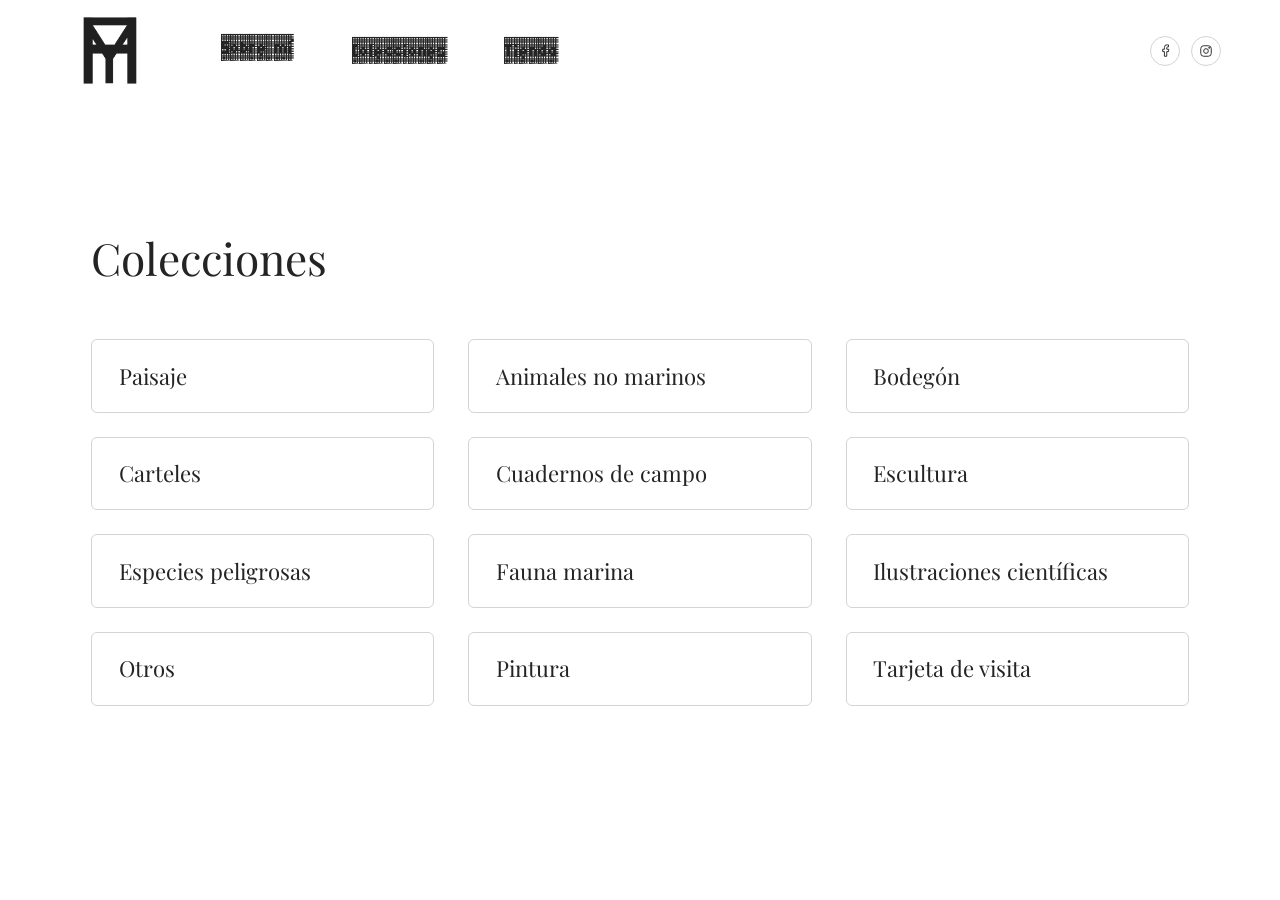
==== colecciones.html @ 76b29643 "cambio horizontal" ====
<!DOCTYPE html>
<html lang="es">
<head>
<meta charset="UTF-8">
<meta name="viewport" content="width=device-width, initial-scale=1.0">
<title>Colecciones — Yolanda Ferrón</title>
<meta name="description" content="Colecciones de ilustración de Yolanda Ferrón.">
<link rel="preconnect" href="https://fonts.googleapis.com">
<link rel="preconnect" href="https://fonts.gstatic.com" crossorigin>
<link href="https://fonts.googleapis.com/css2?family=Playfair+Display:wght@500;600;700&family=Cormorant+Garamond:wght@500;600;700&family=Work+Sans:wght@400;500;600&family=Dancing+Script:wght@600;700&family=Micro+5+Charted&display=swap" rel="stylesheet">
<link rel="stylesheet" href="style.css">
</head>
<body>

  <!-- CABECERA -->
  <header class="site-header">
    <div class="header-bottom-inner">
      <button class="mobile-menu-toggle" id="menuToggle" aria-label="Abrir menú" aria-expanded="false">
        <span></span><span></span><span></span>
      </button>

      <a class="logo" href="index.html">
        <img src="ilustraciones/Página web/Logo Yolanda/logo sin fondo.png" alt="Logo">
      </a>

      <nav class="main-nav header-nav" id="mainNav">
        <ul>
          <li><a class="nav-cta" href="sobre-mi.html">Sobre mí</a></li>
          <li class="has-dropdown">
            <a href="colecciones.html">Colecciones</a>
            <ul class="dropdown">
              <li><a href="colecciones.html">Paisaje</a></li>
              <li><a href="colecciones.html">Animales no marinos</a></li>
              <li><a href="colecciones.html">Bodegón</a></li>
              <li><a href="colecciones.html">Carteles</a></li>
              <li><a href="colecciones.html">Cuadernos de campo</a></li>
              <li><a href="colecciones.html">Escultura</a></li>
              <li><a href="colecciones.html">Especies peligrosas</a></li>
              <li><a href="colecciones.html">Fauna marina</a></li>
              <li><a href="colecciones.html">Ilustraciones científicas</a></li>
              <li><a href="colecciones.html">Otros</a></li>
              <li><a href="colecciones.html">Pintura</a></li>
              <li><a href="colecciones.html">Tarjeta de visita</a></li>
            </ul>
          </li>
          <li><a href="#">Tienda</a></li>
        </ul>
      </nav>

      <div class="header-social">
        <a href="#" target="_blank" rel="noopener" aria-label="Facebook">
          <svg viewBox="0 0 24 24" fill="none" stroke="currentColor" stroke-width="1.6"><path d="M15 21v-8h3l.5-4H15V6.5A1.5 1.5 0 0 1 16.5 5H18V1.5A20 20 0 0 0 15.7 1.4 4.4 4.4 0 0 0 11 6v3H8v4h3v8z"/></svg>
        </a>
        <a href="#" target="_blank" rel="noopener" aria-label="Instagram">
          <svg viewBox="0 0 24 24" fill="none" stroke="currentColor" stroke-width="1.6"><rect x="3" y="3" width="18" height="18" rx="5"/><circle cx="12" cy="12" r="4"/><circle cx="17.5" cy="6.5" r="1"/></svg>
        </a>
      </div>
    </div>
  </header>

  <!-- COLECCIONES -->
  <main class="collections">
    <div class="wrap">
      <h1>Colecciones</h1>
      <ul class="collections-list">
        <li>Paisaje</li>
        <li>Animales no marinos</li>
        <li>Bodegón</li>
        <li>Carteles</li>
        <li>Cuadernos de campo</li>
        <li>Escultura</li>
        <li>Especies peligrosas</li>
        <li>Fauna marina</li>
        <li>Ilustraciones científicas</li>
        <li>Otros</li>
        <li>Pintura</li>
        <li>Tarjeta de visita</li>
      </ul>
    </div>
  </main>

<script>
  const menuToggle = document.getElementById('menuToggle');
  const mainNav = document.getElementById('mainNav');
  menuToggle.addEventListener('click', () => {
    const isOpen = mainNav.classList.toggle('open');
    menuToggle.classList.toggle('open', isOpen);
    menuToggle.setAttribute('aria-expanded', isOpen);
  });
</script>

</body>
</html>
---- style.css ----
:root{
    --ink:#242424;
    --muted:#6b6b6b;
    --line:#d4d4d4;
    --paper:#ffffff;
    --accent:#3a3a3a;
    --accent-hover:#e0e0e0;
    --heading-font:'Playfair Display', serif;
    --nav-font:'Micro 5 Charted', 'Dancing Script', cursive;
    --body-font:'Work Sans', sans-serif;
  }
  *{box-sizing:border-box;}
  html{scroll-behavior:smooth;}
  body{
    margin:0;background:var(--paper);color:var(--ink);
    font-family:var(--body-font);font-size:17px;line-height:1.65;
  }
  a{color:var(--ink);text-decoration:none;}
  img{display:block;max-width:100%;}
  h1,h2,h3,h4{font-family:var(--heading-font);font-weight:400;margin:0 0 .5em;}
  .wrap{max-width:1200px;margin:0 auto;padding:0 3em;}
  @media(max-width:760px){ .wrap{padding:0 1.2em;} }

  /* placeholder de imagen: sustituye por tu propia foto/ilustración */
  .img-placeholder{
    background:repeating-linear-gradient(135deg,#eceff3,#eceff3 12px,#e2e8f0 12px,#e2e8f0 24px);
    display:flex;align-items:center;justify-content:center;
    color:#64748b;font-size:13px;font-family:var(--body-font);
    text-align:center;padding:1em;
  }

  /* ---------- Cabecera ---------- */
  .header-bottom-inner{
    display:flex;align-items:center;gap:2em;
    padding:.5em 3.5em;
  }
  @media(max-width:760px){ .header-bottom-inner{padding:.5em .6em;} }

  .logo{display:block;}
  .logo .img-placeholder{width:100px;aspect-ratio:1880/790;font-size:9px;}
  .logo img{width:100px;height:auto;display:block;}

  .main-nav{flex:1;display:flex;justify-content:center;}
  .main-nav ul{display:flex;gap:5.5em;list-style:none;margin:0;padding:0;}
  .main-nav a{
    font-family:var(--nav-font);font-weight:600;font-size:26px;
    letter-spacing:.02em;
  }
  .main-nav a:hover{color:var(--muted);}

  .nav-cta{
    border:1px solid var(--ink);border-radius:999px;
    padding:.15em .9em;line-height:1.4;
    transition:background .2s ease,color .2s ease;
  }
  .nav-cta:hover{background:var(--ink);color:var(--paper);}

  /* nav junto al logo, en la esquina superior, sin figura de botón */
  .header-nav{flex:none;display:flex;justify-content:flex-start;margin-left:1.6em;}
  .header-nav ul{gap:3.4em;}
  .header-nav a{
    font-size:26px;display:inline-block;
    padding:0;border:none;background:none;backdrop-filter:none;
  }
  .header-nav a:hover{color:var(--muted);background:none;}
  .header-nav .nav-cta{border:none;background:none;padding:0;}
  .header-nav .nav-cta:hover{background:none;color:var(--muted);}

  /* desplegable de Colecciones */
  .has-dropdown{position:relative;}
  .has-dropdown .dropdown{
    position:absolute;top:100%;left:0;margin-top:.5em;
    display:none;grid-template-columns:repeat(2,auto);gap:0 1.2em;
    min-width:0;padding:.7em;list-style:none;
    background:#000;border:1px solid #000;border-radius:8px;
    box-shadow:0 10px 28px rgba(0,0,0,.35);z-index:20;
  }
  /* puente invisible que cubre el hueco entre el botón y el desplegable,
     para que el ratón no "pierda" el hover al bajar hacia la lista */
  .has-dropdown .dropdown::before{
    content:"";position:absolute;left:0;right:0;top:-.6em;height:.6em;
  }
  .has-dropdown:hover .dropdown,
  .has-dropdown:focus-within .dropdown,
  .has-dropdown.open .dropdown{display:grid;}
  .dropdown a{
    display:block;font-family:var(--body-font);font-size:14px;
    letter-spacing:0;padding:.3em .5em;border-radius:4px;color:#fff;
    white-space:nowrap;
  }
  .dropdown a:hover{background:rgba(255,255,255,.15);color:#fff;}

  .header-social{display:flex;gap:.6em;margin-left:auto;}
  .header-social a{
    width:30px;height:30px;border-radius:50%;border:1px solid var(--line);
    display:flex;align-items:center;justify-content:center;
  }
  .header-social a:hover{background:var(--accent-hover);}
  .header-social svg{width:14px;height:14px;}

  .mobile-menu-toggle{
    display:none;flex-direction:column;justify-content:center;gap:5px;
    width:32px;height:32px;background:none;border:none;cursor:pointer;padding:0;
  }
  .mobile-menu-toggle span{width:100%;height:2px;background:var(--ink);transition:transform .2s ease,opacity .2s ease;}
  .mobile-menu-toggle.open span:nth-child(1){transform:translateY(7px) rotate(45deg);}
  .mobile-menu-toggle.open span:nth-child(2){opacity:0;}
  .mobile-menu-toggle.open span:nth-child(3){transform:translateY(-7px) rotate(-45deg);}

  @media(max-width:760px){
    .header-bottom-inner{flex-wrap:wrap;}
    .mobile-menu-toggle{display:flex;order:1;}
    .logo{order:2;}
    .header-social{order:3;}
    .main-nav{
      order:4;width:100%;max-height:0;overflow:hidden;
      transition:max-height .25s ease;
    }
    .main-nav.open{max-height:300px;}
    .main-nav ul{flex-direction:column;gap:0;padding:1em 0 0;}
    .main-nav a{display:block;padding:.6em 0;}
  }

  /* ---------- ilustraciones apiladas (primera pantalla) ---------- */
  .hero-main{
    position:relative;z-index:1;
    width:100%;height:auto;
    object-fit:cover;border-radius:0;
    filter:grayscale(1) brightness(1.8) contrast(1.5);opacity:.3;
  }
  .hero-main--strong{
    filter:grayscale(1) brightness(1) contrast(1.8);opacity:.45;
  }
  /* ilustración única: base en blanco/negro + parches de color solo en algunas algas */
  .hero-photo{
    position:absolute;inset:0;z-index:1;
    overflow:hidden;
  }
  .hero-photo img{
    position:absolute;inset:0;width:100%;height:100%;
    object-fit:cover;display:block;
  }
  .hero-photo-base{
    filter:grayscale(1) brightness(1) contrast(1.8);opacity:.45;
  }
  .hero-photo-color{
    filter:grayscale(0) saturate(1.9) contrast(1.4) brightness(1.05);opacity:.4;
    -webkit-mask-image:
      radial-gradient(circle at 14% 78%, #fff 0%, #fff 8%, transparent 17%),
      radial-gradient(circle at 47% 84%, #fff 0%, #fff 8%, transparent 18%),
      radial-gradient(circle at 82% 74%, #fff 0%, #fff 6%, transparent 14%);
    mask-image:
      radial-gradient(circle at 14% 78%, #fff 0%, #fff 8%, transparent 17%),
      radial-gradient(circle at 47% 84%, #fff 0%, #fff 8%, transparent 18%),
      radial-gradient(circle at 82% 74%, #fff 0%, #fff 6%, transparent 14%);
  }

  /* portada en franjas horizontales apiladas: sobre mí / obras / (talleres+eventos) */
  .home-split{
    display:flex;flex-direction:column;
  }
  .home-col{
    position:relative;overflow:hidden;min-height:68vh;
    background-size:cover;background-position:center;background-color:#1a1a1a;
    display:flex;align-items:flex-end;
    color:#fff;text-decoration:none;
  }
  /* última franja partida en 2 mitades lado a lado: talleres y cursos / eventos */
  .home-col-split{
    min-height:40vh;position:relative;overflow:hidden;
    display:flex;
  }
  .service-card{
    flex:1;display:flex;flex-direction:column;justify-content:center;align-items:flex-start;
    gap:.9em;padding:2.2em 1.8em;text-decoration:none;
  }
  .service-card h3{
    font-family:var(--heading-font);font-weight:400;font-size:2.5em;line-height:1.05;margin:0;
  }
  .service-card-btn{
    display:inline-flex;align-items:center;gap:.35em;
    font-family:var(--body-font);font-size:.85em;font-weight:600;
    letter-spacing:.06em;text-transform:uppercase;
    padding-bottom:.2em;border-bottom:1px solid transparent;
    transition:border-color .2s ease;
  }
  .service-card-btn::after{content:"→";transition:transform .2s ease;}
  .service-card:hover .service-card-btn{border-color:currentColor;}
  .service-card:hover .service-card-btn::after{transform:translateX(4px);}
  /* textura de olas: dos capas de rayas diagonales cruzadas sobre un degradado azul */
  .service-card--talleres{
    color:#f5efe3;
    background-color:#1f3a4d;
    background-image:
      repeating-linear-gradient(115deg, rgba(255,255,255,.07) 0px, rgba(255,255,255,.07) 2px, transparent 2px, transparent 16px),
      repeating-linear-gradient(155deg, rgba(255,255,255,.05) 0px, rgba(255,255,255,.05) 2px, transparent 2px, transparent 24px),
      linear-gradient(160deg,#28495f 0%,#17303f 100%);
  }
  /* textura de grano de arena: puntitos finos a dos tamaños, para que no se note la repetición */
  .service-card--eventos{
    color:#1f3a4d;
    background-color:#ece3d3;
    background-image:
      radial-gradient(circle at 1px 1px, rgba(31,58,77,.14) 1px, transparent 0),
      radial-gradient(circle at 3px 4px, rgba(31,58,77,.08) 1px, transparent 0);
    background-size:7px 7px, 11px 11px;
  }
  .home-col::before{
    content:"";position:absolute;inset:0;
    background:linear-gradient(to top, rgba(0,0,0,.7) 0%, rgba(0,0,0,.15) 55%, rgba(0,0,0,.3) 100%);
  }
  .home-col-inner{
    position:relative;z-index:1;padding:2.8em 3.5em;
    transition:transform .25s ease;
  }
  .home-col:hover .home-col-inner{transform:translateY(-6px);}
  .home-col h2{font-family:var(--heading-font);font-size:2.8em;margin:0 0 .35em;color:#fff;}
  .home-col p{font-size:1.05em;max-width:42ch;margin:0;color:rgba(255,255,255,.85);}
  @media(max-width:760px){ .home-col-inner{padding:2em 1.2em;} .home-col h2{font-size:2em;} }
  /* carrusel de la columna "Obras": flechas que rotan la imagen de fondo */
  .home-col--obras{transition:background-image .3s ease;}
  .home-col-link{
    position:absolute;inset:0;z-index:1;
    display:flex;align-items:flex-end;
    color:inherit;text-decoration:none;
  }
  .home-col-arrow{
    position:absolute;top:50%;transform:translateY(-50%);z-index:3;
    width:34px;height:34px;border-radius:50%;
    border:1px solid rgba(255,255,255,.6);background:rgba(0,0,0,.35);
    color:#fff;font-size:1.3em;line-height:1;
    display:flex;align-items:center;justify-content:center;
    cursor:pointer;transition:background .2s ease;
  }
  .home-col-arrow:hover{background:rgba(0,0,0,.65);}
  .home-col-arrow--prev{left:.6em;}
  .home-col-arrow--next{right:.6em;}
  @media(max-width:760px){
    .home-col{min-height:55vh;}
    .home-col-split{flex-direction:column;min-height:0;}
  }

  /* collage de fauna marina, a todo color, repartido por el fondo */
  .hero-creatures{
    position:absolute;inset:0;z-index:2;
  }
  .hero-creature{
    position:absolute;transform:translate(-50%,-50%);
    width:clamp(220px,24vw,360px);height:auto;
    object-fit:contain;filter:drop-shadow(0 6px 14px rgba(0,0,0,.25));
  }
  @media(max-width:760px){ .hero-creature{width:clamp(150px,40vw,240px);} }

  /* fondo completo, detrás de las ilustraciones principales */
  .hero-bg{
    position:absolute;inset:0;
    z-index:0;width:100%;height:100%;
    object-fit:cover;border-radius:0;
    opacity:.35;filter:grayscale(1) brightness(1.8) contrast(1.5);
  }

  /* ---------- sobre mí ---------- */
  body.about-page{position:relative;min-height:100vh;}
  body.about-page .site-header{position:absolute;top:0;left:0;right:0;z-index:10;background:transparent;}
  .about-split{position:relative;display:flex;min-height:100vh;}
  .about-split::before{
    content:"";position:fixed;inset:0;z-index:-1;
    background:url('ilustraciones/Página web/Paisaje/pitas.jpg') 85% center/105% no-repeat;
    opacity:.16;
  }
  .about-bgpanel{flex:1 1 37%;position:relative;z-index:1;overflow:hidden;}
  .about-bgpanel img{
    position:absolute;inset:0;width:100%;height:100%;object-fit:cover;object-position:center 25%;display:block;
  }
  .about-content{
    position:relative;z-index:1;
    flex:1 1 63%;padding:5.5em 3.5em 3em;
    display:flex;flex-direction:column;justify-content:space-between;gap:2em;
  }
  .about-header-row{
    display:flex;justify-content:space-between;align-items:flex-start;
    gap:2em;flex-wrap:wrap;
  }
  .about-intro{flex:1;min-width:0;}
  .about-header-row h1{font-size:2.4em;margin:0 0 1em;}
  .about-portrait{
    width:500px;height:500px;border-radius:50%;overflow:hidden;flex:none;
    box-shadow:0 6px 18px rgba(0,0,0,.18);
  }
  .about-portrait img{
    width:100%;height:100%;border-radius:50%;object-fit:cover;display:block;
  }
  .about-text p{margin:0 0 1.1em;max-width:42ch;color:var(--ink);}
  @media(max-width:760px){
    .about-split{flex-direction:column;min-height:0;}
    .about-bgpanel{height:220px;}
    .about-content{padding:2.5em 1.2em;}
  }

  /* cuadro de contacto, dentro de la columna de texto, debajo de la foto redonda */
  .about-contact{padding-top:1.6em;border-top:1px solid var(--line);}
  .about-contact h2{font-size:1.5em;margin:0 0 .3em;}
  .about-contact > p{color:var(--muted);margin:0 0 1.2em;}
  .contact-form{display:flex;flex-wrap:wrap;gap:.7em;}
  .contact-form input{
    flex:1 1 200px;padding:.6em .9em;font-family:var(--body-font);font-size:15px;
    border:1px solid var(--line);border-radius:6px;background:var(--paper);color:var(--ink);
  }
  .contact-form input:focus-visible{outline:2px dotted var(--ink);outline-offset:2px;}
  .contact-form button{
    flex:1 1 200px;padding:.6em .9em;font-family:var(--body-font);font-size:15px;font-weight:600;
    border:1px solid var(--ink);border-radius:6px;background:var(--ink);color:var(--paper);
    cursor:pointer;transition:background .2s ease,color .2s ease;
  }
  .contact-form button:hover{background:var(--paper);color:var(--ink);}
  .contact-thanks{display:none;color:var(--ink);font-weight:600;margin:0;}
  .contact-thanks.is-visible{display:block;}

  /* ---------- colecciones ---------- */
  .collections{padding:7em 0 4em;}
  .collections h1{font-size:2.6em;margin-bottom:1em;}
  .collections-list{
    list-style:none;margin:0;padding:0;
    display:grid;grid-template-columns:repeat(3,1fr);gap:1.4em 2em;
  }
  .collections-list li{
    font-family:var(--heading-font);font-size:1.3em;
    padding:.8em 1.2em;border:1px solid var(--line);border-radius:6px;
  }
  @media(max-width:760px){
    .collections-list{grid-template-columns:1fr;}
  }

  /* ---------- footer: contacto + redes ---------- */
  footer{padding:3em 0;text-align:center;border-top:1px solid var(--line);}
  .footer-avatar{
    width:110px;height:110px;border-radius:50%;
    display:flex;align-items:center;justify-content:center;
    overflow:hidden;background:var(--paper);border:1px solid var(--line);
    margin:0 auto 1em;cursor:pointer;position:relative;z-index:2;
    transition:width .35s ease,height .35s ease,border-radius .35s ease,top .35s ease,left .35s ease,transform .35s ease;
  }
  .footer-avatar img{
    width:65%;height:65%;border-radius:50%;object-fit:cover;
    transition:width .35s ease,height .35s ease,border-radius .35s ease,object-fit .35s ease;
  }
  .footer-avatar.is-expanded{
    position:fixed;top:50%;left:50%;transform:translate(-50%,-50%);
    width:min(92vw,900px);height:auto;aspect-ratio:1600/914;
    border-radius:8px;z-index:1000;cursor:zoom-out;
  }
  .footer-avatar.is-expanded img{
    width:100%;height:100%;border-radius:8px;object-fit:cover;
  }

  .avatar-backdrop{
    position:fixed;inset:0;background:rgba(0,0,0,.6);
    opacity:0;pointer-events:none;z-index:999;
    transition:opacity .35s ease;
  }
  .avatar-backdrop.is-visible{opacity:1;pointer-events:auto;}

  @media(prefers-reduced-motion:reduce){
    .footer-avatar,.footer-avatar img,.avatar-backdrop{transition:none;}
  }
  .social-row{display:flex;justify-content:center;gap:14px;}
  .social-row a{
    width:38px;height:38px;border-radius:50%;border:1px solid var(--line);
    display:flex;align-items:center;justify-content:center;
  }
  .social-row a:hover{background:var(--accent-hover);}
  .social-row svg{width:17px;height:17px;}
  .footer-copyright{margin:1em 0 0;font-size:13px;color:var(--muted);}

  :focus-visible{outline:2px dotted var(--ink);outline-offset:2px;}
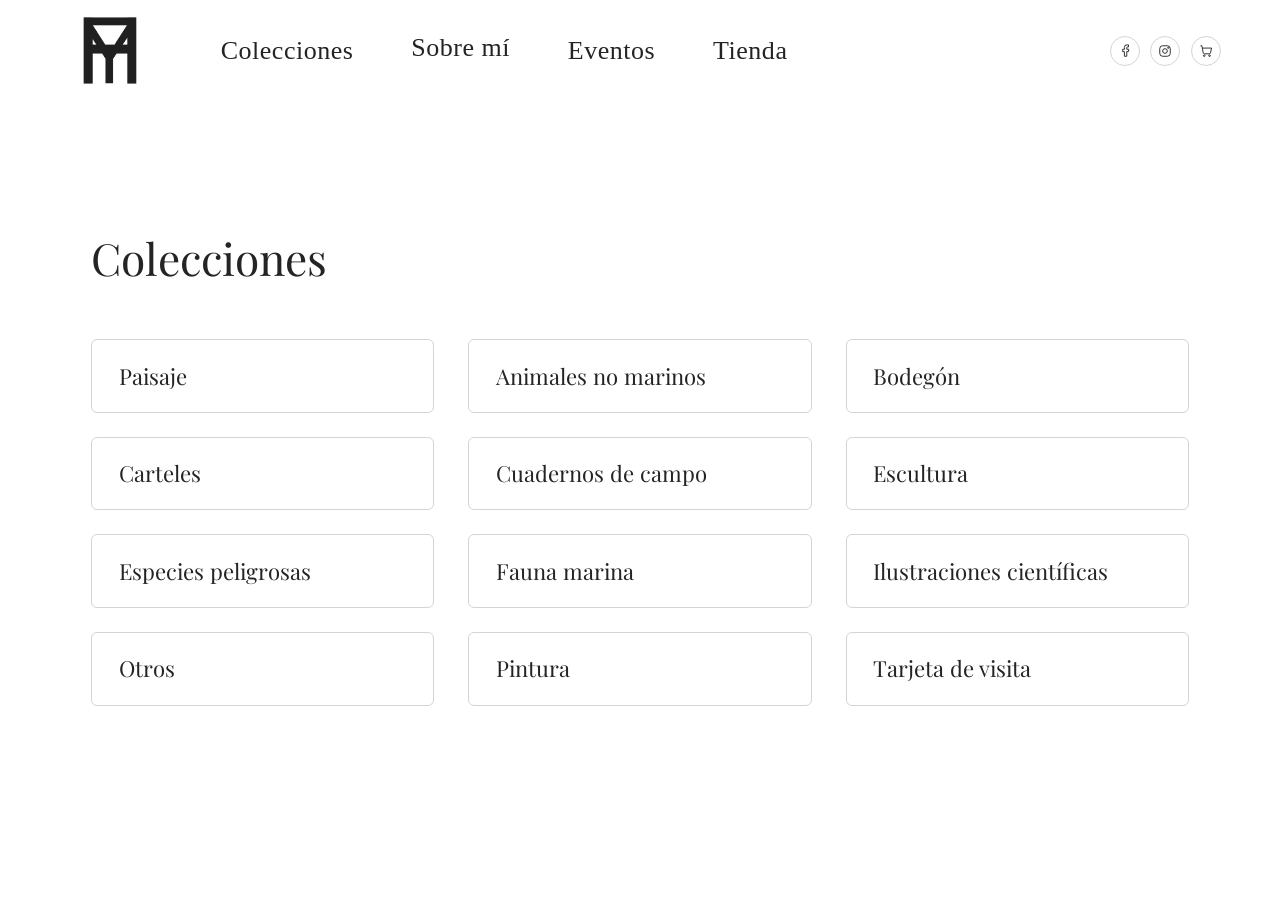
==== commit 2458bbd2: "cambios logo, y caligrafia" ====
--- a/colecciones.html
+++ b/colecciones.html
@@ -7,7 +7,7 @@
 <meta name="description" content="Colecciones de ilustración de Yolanda Ferrón.">
 <link rel="preconnect" href="https://fonts.googleapis.com">
 <link rel="preconnect" href="https://fonts.gstatic.com" crossorigin>
-<link href="https://fonts.googleapis.com/css2?family=Playfair+Display:wght@500;600;700&family=Cormorant+Garamond:wght@500;600;700&family=Work+Sans:wght@400;500;600&family=Dancing+Script:wght@600;700&family=Micro+5+Charted&display=swap" rel="stylesheet">
+<link href="https://fonts.googleapis.com/css2?family=Playfair+Display:wght@500;600;700&family=Cormorant+Garamond:wght@500;600;700&family=Work+Sans:wght@400;500;600&family=Dancing+Script:wght@600;700&family=Homemade+Apple&display=swap" rel="stylesheet">
 <link rel="stylesheet" href="style.css">
 </head>
 <body>
@@ -25,7 +25,6 @@
 
       <nav class="main-nav header-nav" id="mainNav">
         <ul>
-          <li><a class="nav-cta" href="sobre-mi.html">Sobre mí</a></li>
           <li class="has-dropdown">
             <a href="colecciones.html">Colecciones</a>
             <ul class="dropdown">
@@ -43,6 +42,8 @@
               <li><a href="colecciones.html">Tarjeta de visita</a></li>
             </ul>
           </li>
+          <li><a class="nav-cta" href="sobre-mi.html">Sobre mí</a></li>
+          <li><a href="#">Eventos</a></li>
           <li><a href="#">Tienda</a></li>
         </ul>
       </nav>
@@ -53,6 +54,9 @@
         </a>
         <a href="#" target="_blank" rel="noopener" aria-label="Instagram">
           <svg viewBox="0 0 24 24" fill="none" stroke="currentColor" stroke-width="1.6"><rect x="3" y="3" width="18" height="18" rx="5"/><circle cx="12" cy="12" r="4"/><circle cx="17.5" cy="6.5" r="1"/></svg>
+        </a>
+        <a href="/cart" aria-label="Carrito de compra">
+          <svg viewBox="0 0 24 24" fill="none" stroke="currentColor" stroke-width="1.6"><circle cx="9" cy="20" r="1.4"/><circle cx="18" cy="20" r="1.4"/><path d="M2.5 3h2.4l2.4 12.2a2 2 0 0 0 2 1.6h8.4a2 2 0 0 0 2-1.6L21.5 7H6"/></svg>
         </a>
       </div>
     </div>
--- a/style.css
+++ b/style.css
@@ -6,7 +6,7 @@
     --accent:#3a3a3a;
     --accent-hover:#e0e0e0;
     --heading-font:'Playfair Display', serif;
-    --nav-font:'Micro 5 Charted', 'Dancing Script', cursive;
+    --nav-font:'Homemade Apple', cursive;
     --body-font:'Work Sans', sans-serif;
   }
   *{box-sizing:border-box;}
@@ -15,6 +15,13 @@
     margin:0;background:var(--paper);color:var(--ink);
     font-family:var(--body-font);font-size:17px;line-height:1.65;
   }
+  body.no-scroll{
+    position:relative;height:100vh;overflow:hidden;
+  }
+  body.no-scroll .site-header{
+    position:absolute;top:0;left:0;right:0;z-index:10;background:transparent;
+  }
+  body.no-scroll .hero-stack{height:100vh;}
   a{color:var(--ink);text-decoration:none;}
   img{display:block;max-width:100%;}
   h1,h2,h3,h4{font-family:var(--heading-font);font-weight:400;margin:0 0 .5em;}
@@ -43,7 +50,7 @@
   .main-nav{flex:1;display:flex;justify-content:center;}
   .main-nav ul{display:flex;gap:5.5em;list-style:none;margin:0;padding:0;}
   .main-nav a{
-    font-family:var(--nav-font);font-weight:600;font-size:26px;
+    font-family:var(--nav-font);font-weight:400;font-size:26px;
     letter-spacing:.02em;
   }
   .main-nav a:hover{color:var(--muted);}
@@ -74,11 +81,6 @@
     min-width:0;padding:.7em;list-style:none;
     background:#000;border:1px solid #000;border-radius:8px;
     box-shadow:0 10px 28px rgba(0,0,0,.35);z-index:20;
-  }
-  /* puente invisible que cubre el hueco entre el botón y el desplegable,
-     para que el ratón no "pierda" el hover al bajar hacia la lista */
-  .has-dropdown .dropdown::before{
-    content:"";position:absolute;left:0;right:0;top:-.6em;height:.6em;
   }
   .has-dropdown:hover .dropdown,
   .has-dropdown:focus-within .dropdown,
@@ -122,6 +124,12 @@
   }
 
   /* ---------- ilustraciones apiladas (primera pantalla) ---------- */
+  .hero-stack{
+    position:relative;overflow:hidden;
+    min-height:100vh;
+    display:flex;flex-direction:column;align-items:center;justify-content:center;
+    gap:.5em;padding:2em 0;
+  }
   .hero-main{
     position:relative;z-index:1;
     width:100%;height:auto;
@@ -155,90 +163,13 @@
       radial-gradient(circle at 82% 74%, #fff 0%, #fff 6%, transparent 14%);
   }
 
-  /* portada en franjas horizontales apiladas: sobre mí / obras / (talleres+eventos) */
-  .home-split{
-    display:flex;flex-direction:column;
-  }
-  .home-col{
-    position:relative;overflow:hidden;min-height:68vh;
-    background-size:cover;background-position:center;background-color:#1a1a1a;
-    display:flex;align-items:flex-end;
-    color:#fff;text-decoration:none;
-  }
-  /* última franja partida en 2 mitades lado a lado: talleres y cursos / eventos */
-  .home-col-split{
-    min-height:40vh;position:relative;overflow:hidden;
-    display:flex;
-  }
-  .service-card{
-    flex:1;display:flex;flex-direction:column;justify-content:center;align-items:flex-start;
-    gap:.9em;padding:2.2em 1.8em;text-decoration:none;
-  }
-  .service-card h3{
-    font-family:var(--heading-font);font-weight:400;font-size:2.5em;line-height:1.05;margin:0;
-  }
-  .service-card-btn{
-    display:inline-flex;align-items:center;gap:.35em;
-    font-family:var(--body-font);font-size:.85em;font-weight:600;
-    letter-spacing:.06em;text-transform:uppercase;
-    padding-bottom:.2em;border-bottom:1px solid transparent;
-    transition:border-color .2s ease;
-  }
-  .service-card-btn::after{content:"→";transition:transform .2s ease;}
-  .service-card:hover .service-card-btn{border-color:currentColor;}
-  .service-card:hover .service-card-btn::after{transform:translateX(4px);}
-  /* textura de olas: dos capas de rayas diagonales cruzadas sobre un degradado azul */
-  .service-card--talleres{
-    color:#f5efe3;
-    background-color:#1f3a4d;
-    background-image:
-      repeating-linear-gradient(115deg, rgba(255,255,255,.07) 0px, rgba(255,255,255,.07) 2px, transparent 2px, transparent 16px),
-      repeating-linear-gradient(155deg, rgba(255,255,255,.05) 0px, rgba(255,255,255,.05) 2px, transparent 2px, transparent 24px),
-      linear-gradient(160deg,#28495f 0%,#17303f 100%);
-  }
-  /* textura de grano de arena: puntitos finos a dos tamaños, para que no se note la repetición */
-  .service-card--eventos{
-    color:#1f3a4d;
-    background-color:#ece3d3;
-    background-image:
-      radial-gradient(circle at 1px 1px, rgba(31,58,77,.14) 1px, transparent 0),
-      radial-gradient(circle at 3px 4px, rgba(31,58,77,.08) 1px, transparent 0);
-    background-size:7px 7px, 11px 11px;
-  }
-  .home-col::before{
-    content:"";position:absolute;inset:0;
-    background:linear-gradient(to top, rgba(0,0,0,.7) 0%, rgba(0,0,0,.15) 55%, rgba(0,0,0,.3) 100%);
-  }
-  .home-col-inner{
-    position:relative;z-index:1;padding:2.8em 3.5em;
-    transition:transform .25s ease;
-  }
-  .home-col:hover .home-col-inner{transform:translateY(-6px);}
-  .home-col h2{font-family:var(--heading-font);font-size:2.8em;margin:0 0 .35em;color:#fff;}
-  .home-col p{font-size:1.05em;max-width:42ch;margin:0;color:rgba(255,255,255,.85);}
-  @media(max-width:760px){ .home-col-inner{padding:2em 1.2em;} .home-col h2{font-size:2em;} }
-  /* carrusel de la columna "Obras": flechas que rotan la imagen de fondo */
-  .home-col--obras{transition:background-image .3s ease;}
-  .home-col-link{
-    position:absolute;inset:0;z-index:1;
-    display:flex;align-items:flex-end;
-    color:inherit;text-decoration:none;
-  }
-  .home-col-arrow{
-    position:absolute;top:50%;transform:translateY(-50%);z-index:3;
-    width:34px;height:34px;border-radius:50%;
-    border:1px solid rgba(255,255,255,.6);background:rgba(0,0,0,.35);
-    color:#fff;font-size:1.3em;line-height:1;
-    display:flex;align-items:center;justify-content:center;
-    cursor:pointer;transition:background .2s ease;
-  }
-  .home-col-arrow:hover{background:rgba(0,0,0,.65);}
-  .home-col-arrow--prev{left:.6em;}
-  .home-col-arrow--next{right:.6em;}
-  @media(max-width:760px){
-    .home-col{min-height:55vh;}
-    .home-col-split{flex-direction:column;min-height:0;}
-  }
+  /* footer integrado en el fondo del hero, para caber en una sola pantalla */
+  .hero-footer{
+    position:absolute;left:0;right:0;bottom:0;z-index:3;
+    padding:1.2em 0 1.4em;border-top:none;
+  }
+  .hero-footer .footer-avatar{width:80px;height:80px;margin-bottom:.6em;border:1px solid #000;}
+  .hero-footer .footer-copyright{font-size:11px;color:#000;font-weight:600;}
 
   /* collage de fauna marina, a todo color, repartido por el fondo */
   .hero-creatures{
@@ -274,7 +205,7 @@
   }
   .about-content{
     position:relative;z-index:1;
-    flex:1 1 63%;padding:5.5em 3.5em 3em;
+    flex:1 1 63%;padding:3.5em 3.5em 3em;
     display:flex;flex-direction:column;justify-content:space-between;gap:2em;
   }
   .about-header-row{
@@ -282,7 +213,7 @@
     gap:2em;flex-wrap:wrap;
   }
   .about-intro{flex:1;min-width:0;}
-  .about-header-row h1{font-size:2.4em;margin:0 0 1em;}
+  .about-header-row h1{font-family:'Homemade Apple', cursive;font-size:3.2em;font-weight:400;margin:0 0 1em;}
   .about-portrait{
     width:500px;height:500px;border-radius:50%;overflow:hidden;flex:none;
     box-shadow:0 6px 18px rgba(0,0,0,.18);
@@ -291,6 +222,10 @@
     width:100%;height:100%;border-radius:50%;object-fit:cover;display:block;
   }
   .about-text p{margin:0 0 1.1em;max-width:42ch;color:var(--ink);}
+  .about-signature{
+    font-family:'Homemade Apple', cursive;font-size:1.8em;font-weight:400;
+    margin:.4em 0 0;color:var(--ink);
+  }
   @media(max-width:760px){
     .about-split{flex-direction:column;min-height:0;}
     .about-bgpanel{height:220px;}
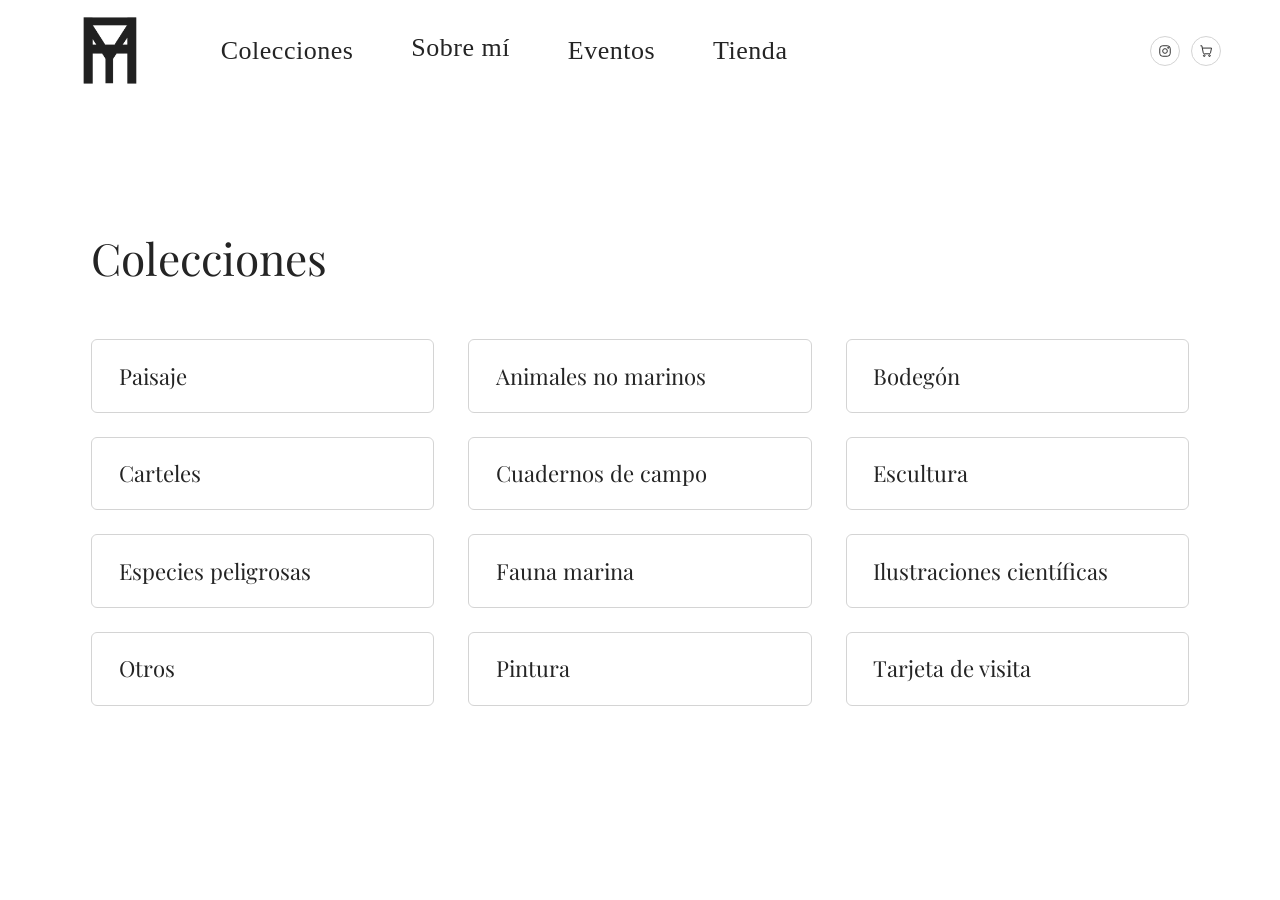
==== commit c407d41f: "jibia" ====
--- a/colecciones.html
+++ b/colecciones.html
@@ -44,14 +44,11 @@
           </li>
           <li><a class="nav-cta" href="sobre-mi.html">Sobre mí</a></li>
           <li><a href="#">Eventos</a></li>
-          <li><a href="#">Tienda</a></li>
+          <li><a href="tienda.html">Tienda</a></li>
         </ul>
       </nav>
 
       <div class="header-social">
-        <a href="#" target="_blank" rel="noopener" aria-label="Facebook">
-          <svg viewBox="0 0 24 24" fill="none" stroke="currentColor" stroke-width="1.6"><path d="M15 21v-8h3l.5-4H15V6.5A1.5 1.5 0 0 1 16.5 5H18V1.5A20 20 0 0 0 15.7 1.4 4.4 4.4 0 0 0 11 6v3H8v4h3v8z"/></svg>
-        </a>
         <a href="#" target="_blank" rel="noopener" aria-label="Instagram">
           <svg viewBox="0 0 24 24" fill="none" stroke="currentColor" stroke-width="1.6"><rect x="3" y="3" width="18" height="18" rx="5"/><circle cx="12" cy="12" r="4"/><circle cx="17.5" cy="6.5" r="1"/></svg>
         </a>
--- a/style.css
+++ b/style.css
@@ -171,16 +171,37 @@
   .hero-footer .footer-avatar{width:80px;height:80px;margin-bottom:.6em;border:1px solid #000;}
   .hero-footer .footer-copyright{font-size:11px;color:#000;font-weight:600;}
 
-  /* collage de fauna marina, a todo color, repartido por el fondo */
+  /* criaturas repartidas por el fondo, en 3 capas de profundidad */
   .hero-creatures{
-    position:absolute;inset:0;z-index:2;
+    position:absolute;inset:0;z-index:2;pointer-events:none;
   }
   .hero-creature{
     position:absolute;transform:translate(-50%,-50%);
-    width:clamp(220px,24vw,360px);height:auto;
-    object-fit:contain;filter:drop-shadow(0 6px 14px rgba(0,0,0,.25));
-  }
-  @media(max-width:760px){ .hero-creature{width:clamp(150px,40vw,240px);} }
+    height:auto;object-fit:contain;
+  }
+  .hero-creature[hidden]{display:none;}
+  .hero-creature--near{
+    width:clamp(160px,20vw,300px);opacity:1;
+    filter:drop-shadow(0 10px 18px rgba(0,0,0,.2));
+  }
+  .hero-creature--mid{
+    width:clamp(110px,14vw,220px);opacity:.78;
+    filter:drop-shadow(0 6px 12px rgba(0,0,0,.14));
+  }
+  .hero-creature--far{
+    width:clamp(70px,9vw,140px);opacity:.45;
+    filter:blur(.4px) drop-shadow(0 3px 8px rgba(0,0,0,.08));
+  }
+  /* se desvanece poco a poco hacia abajo, para no tapar el círculo/copyright que hay debajo */
+  .hero-creature--fade{
+    -webkit-mask-image:linear-gradient(to bottom, #000 35%, transparent 85%);
+    mask-image:linear-gradient(to bottom, #000 35%, transparent 85%);
+  }
+  @media(max-width:760px){
+    .hero-creature--near{width:clamp(120px,34vw,220px);}
+    .hero-creature--mid{width:clamp(90px,26vw,160px);}
+    .hero-creature--far{width:clamp(60px,18vw,110px);}
+  }
 
   /* fondo completo, detrás de las ilustraciones principales */
   .hero-bg{
@@ -204,9 +225,9 @@
     position:absolute;inset:0;width:100%;height:100%;object-fit:cover;object-position:center 25%;display:block;
   }
   .about-content{
-    position:relative;z-index:1;
-    flex:1 1 63%;padding:3.5em 3.5em 3em;
-    display:flex;flex-direction:column;justify-content:space-between;gap:2em;
+    position:relative;z-index:1;font-size:90%;
+    flex:1 1 63%;padding:2.5em 3.5em 3.5em;
+    display:flex;flex-direction:column;justify-content:space-between;gap:.6em;
   }
   .about-header-row{
     display:flex;justify-content:space-between;align-items:flex-start;
@@ -216,6 +237,7 @@
   .about-header-row h1{font-family:'Homemade Apple', cursive;font-size:3.2em;font-weight:400;margin:0 0 1em;}
   .about-portrait{
     width:500px;height:500px;border-radius:50%;overflow:hidden;flex:none;
+    margin-top:.8em;
     box-shadow:0 6px 18px rgba(0,0,0,.18);
   }
   .about-portrait img{
@@ -238,12 +260,12 @@
   .about-contact > p{color:var(--muted);margin:0 0 1.2em;}
   .contact-form{display:flex;flex-wrap:wrap;gap:.7em;}
   .contact-form input{
-    flex:1 1 200px;padding:.6em .9em;font-family:var(--body-font);font-size:15px;
+    flex:1 1 200px;padding:.6em .9em;font-family:var(--body-font);font-size:14px;
     border:1px solid var(--line);border-radius:6px;background:var(--paper);color:var(--ink);
   }
   .contact-form input:focus-visible{outline:2px dotted var(--ink);outline-offset:2px;}
   .contact-form button{
-    flex:1 1 200px;padding:.6em .9em;font-family:var(--body-font);font-size:15px;font-weight:600;
+    flex:1 1 200px;padding:.6em .9em;font-family:var(--body-font);font-size:14px;font-weight:600;
     border:1px solid var(--ink);border-radius:6px;background:var(--ink);color:var(--paper);
     cursor:pointer;transition:background .2s ease,color .2s ease;
   }
@@ -264,6 +286,38 @@
   }
   @media(max-width:760px){
     .collections-list{grid-template-columns:1fr;}
+  }
+
+  /* ---------- tienda (deshabilitada) ---------- */
+  .shop-disabled{padding:6em 0;}
+  .shop-disabled .wrap{
+    display:flex;align-items:center;gap:4em;
+  }
+  .shop-text{flex:1 1 50%;min-width:0;}
+  .shop-badge{
+    display:inline-block;padding:.4em 1em;margin-bottom:1.2em;
+    border:1px solid var(--line);border-radius:999px;
+    font-size:.8em;font-weight:600;letter-spacing:.06em;text-transform:uppercase;
+    color:var(--muted);
+  }
+  .shop-text h1{font-size:2.6em;margin:0 0 .7em;}
+  .shop-text p{max-width:48ch;color:var(--ink);margin:0 0 1.1em;}
+  .shop-contact{display:flex;flex-direction:column;gap:.7em;margin-top:1.6em;}
+  .shop-contact-link{
+    display:inline-flex;align-items:center;gap:.6em;
+    font-weight:600;transition:color .2s ease;
+  }
+  .shop-contact-link svg{width:20px;height:20px;flex:none;}
+  .shop-contact-link:hover{color:var(--muted);}
+  .shop-image{flex:1 1 50%;min-width:0;}
+  .shop-image img{
+    width:100%;max-width:480px;margin:0 auto;border-radius:8px;
+    box-shadow:0 12px 30px rgba(0,0,0,.15);
+  }
+  @media(max-width:760px){
+    .shop-disabled{padding:3em 0;}
+    .shop-disabled .wrap{flex-direction:column-reverse;gap:2em;}
+    .shop-image img{max-width:320px;}
   }
 
   /* ---------- footer: contacto + redes ---------- */
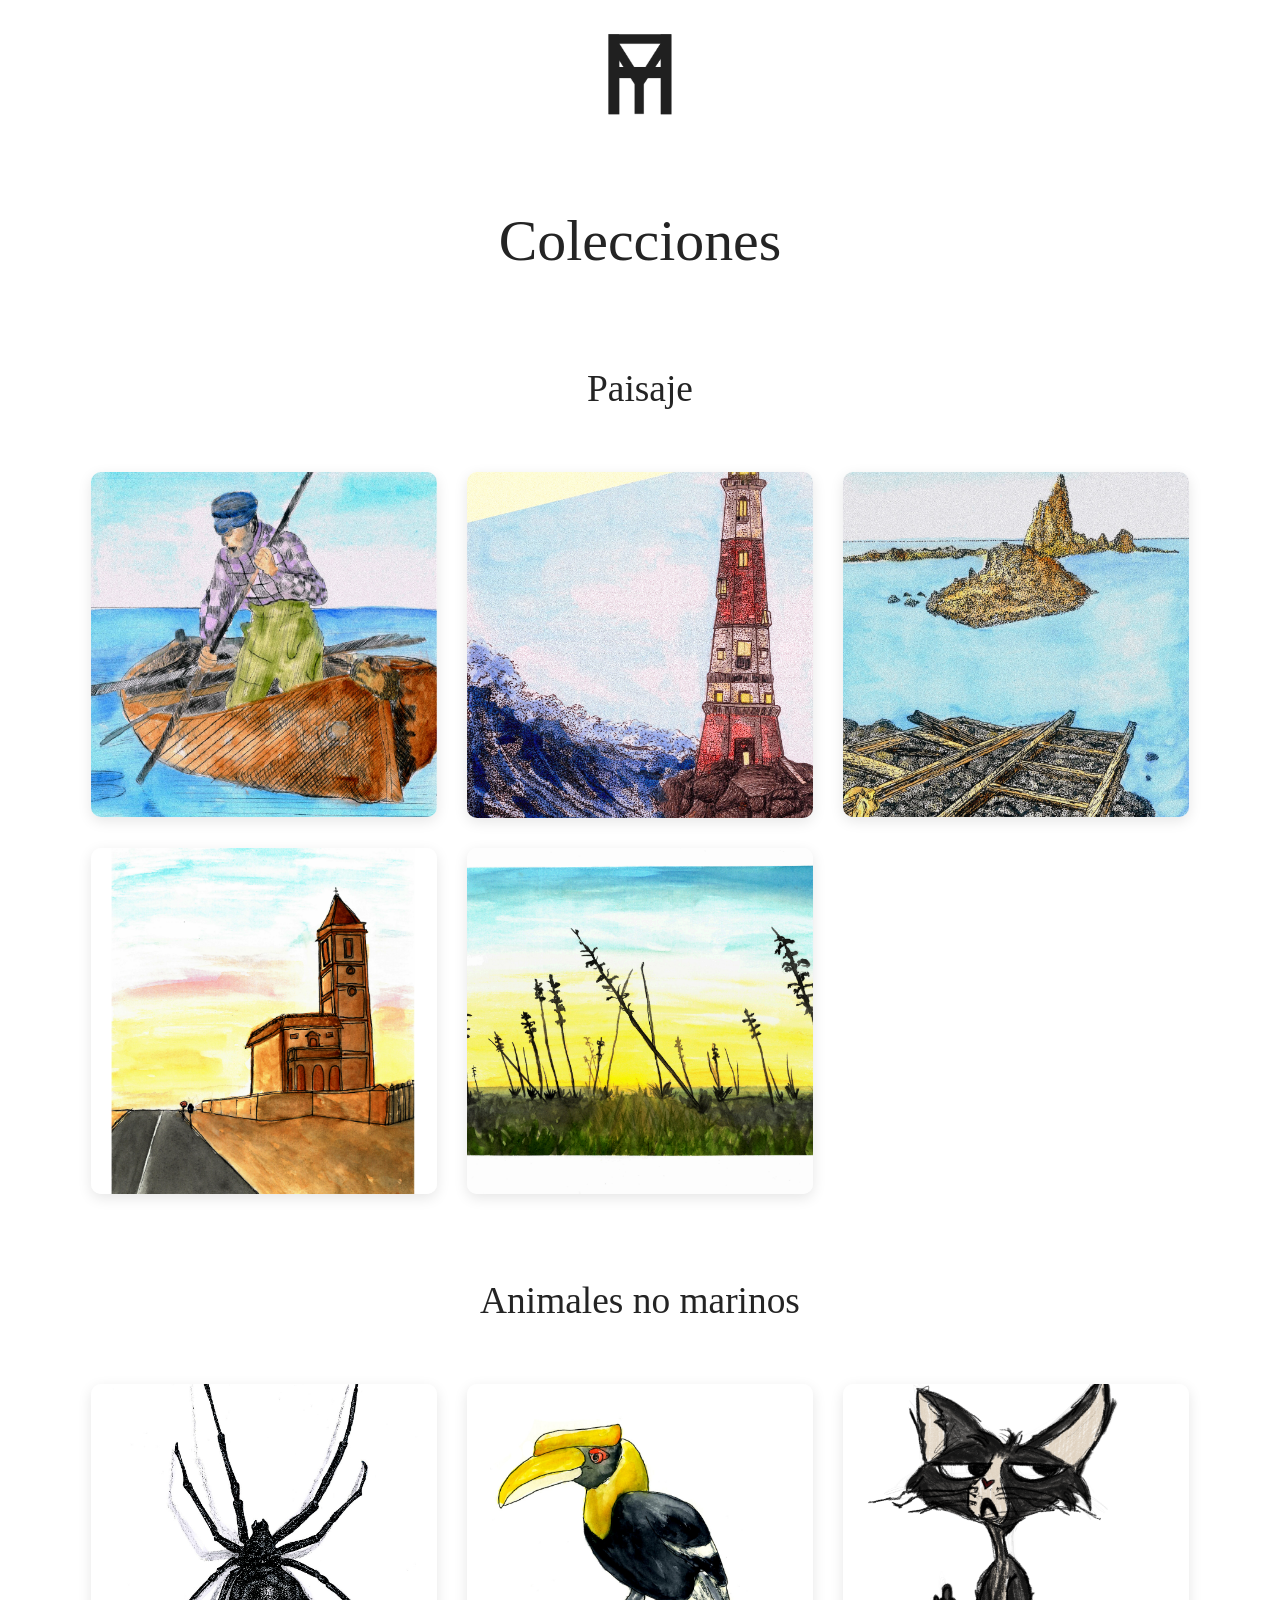
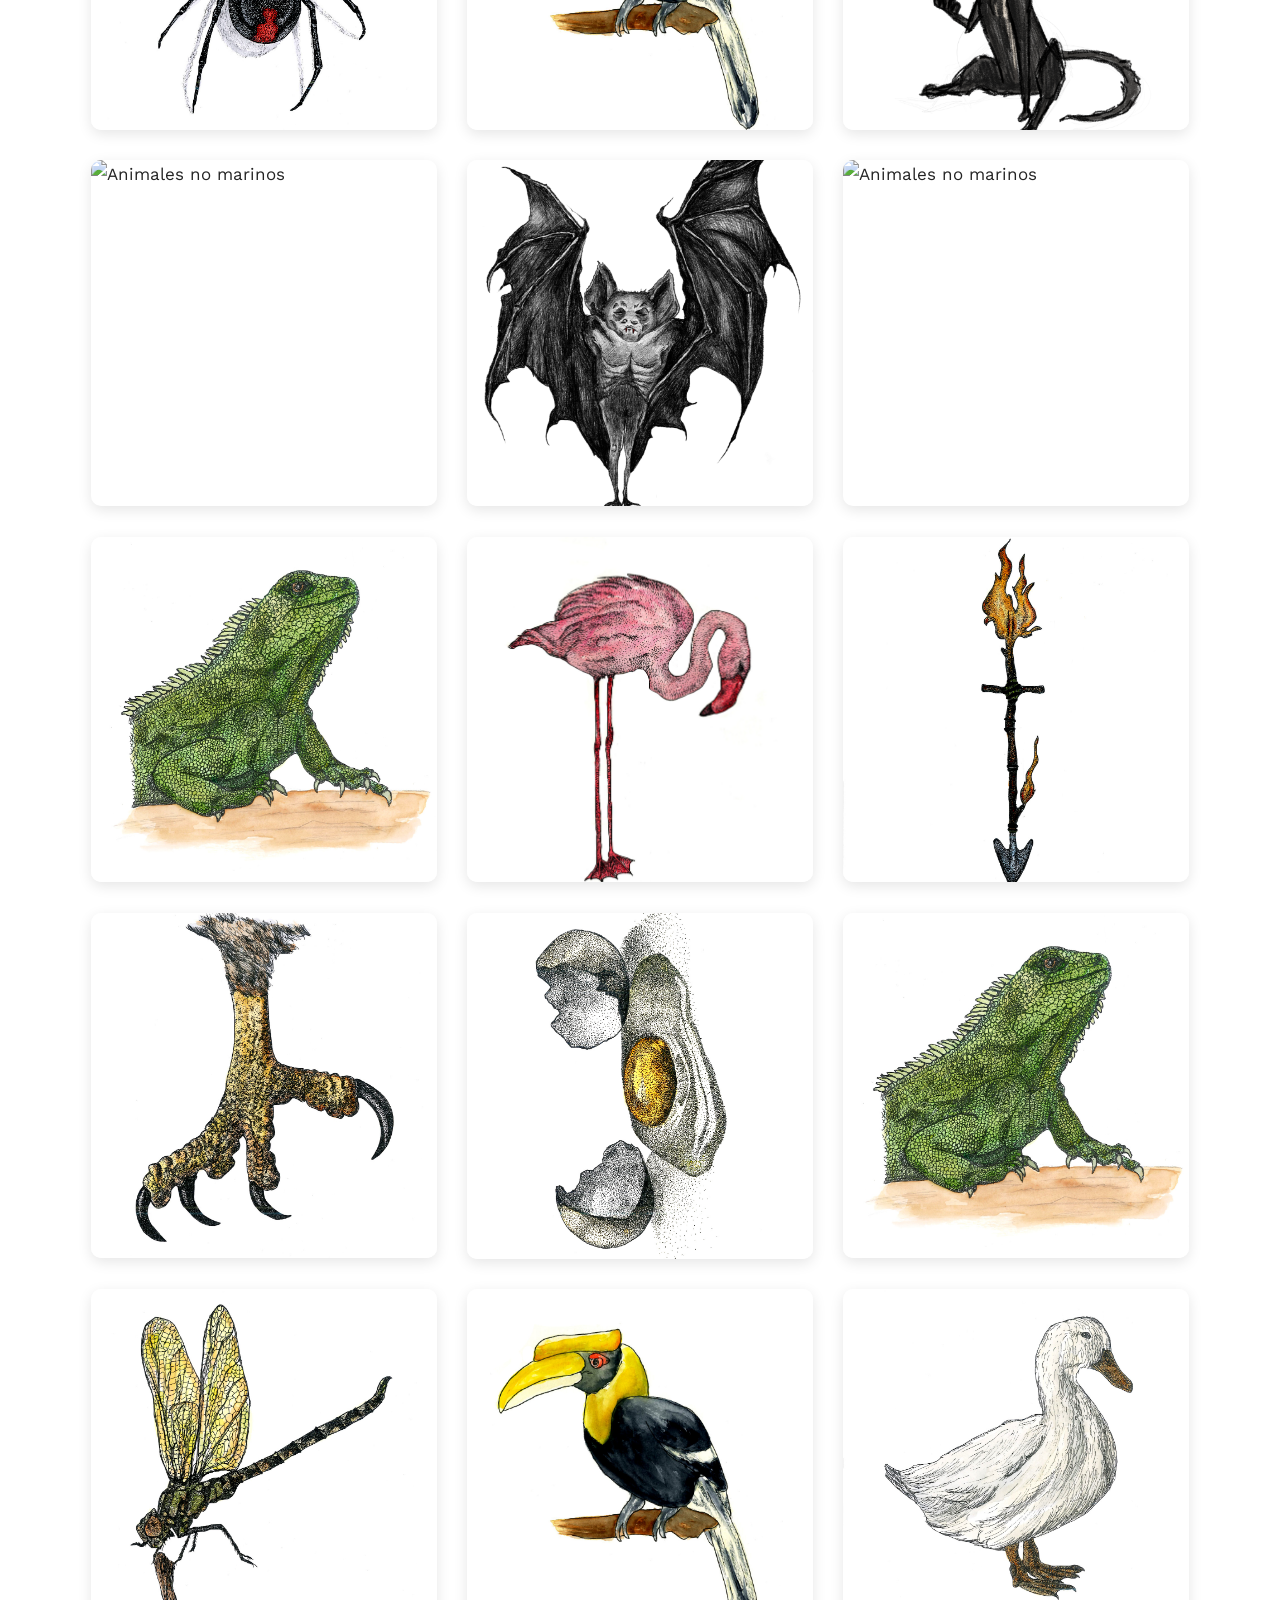
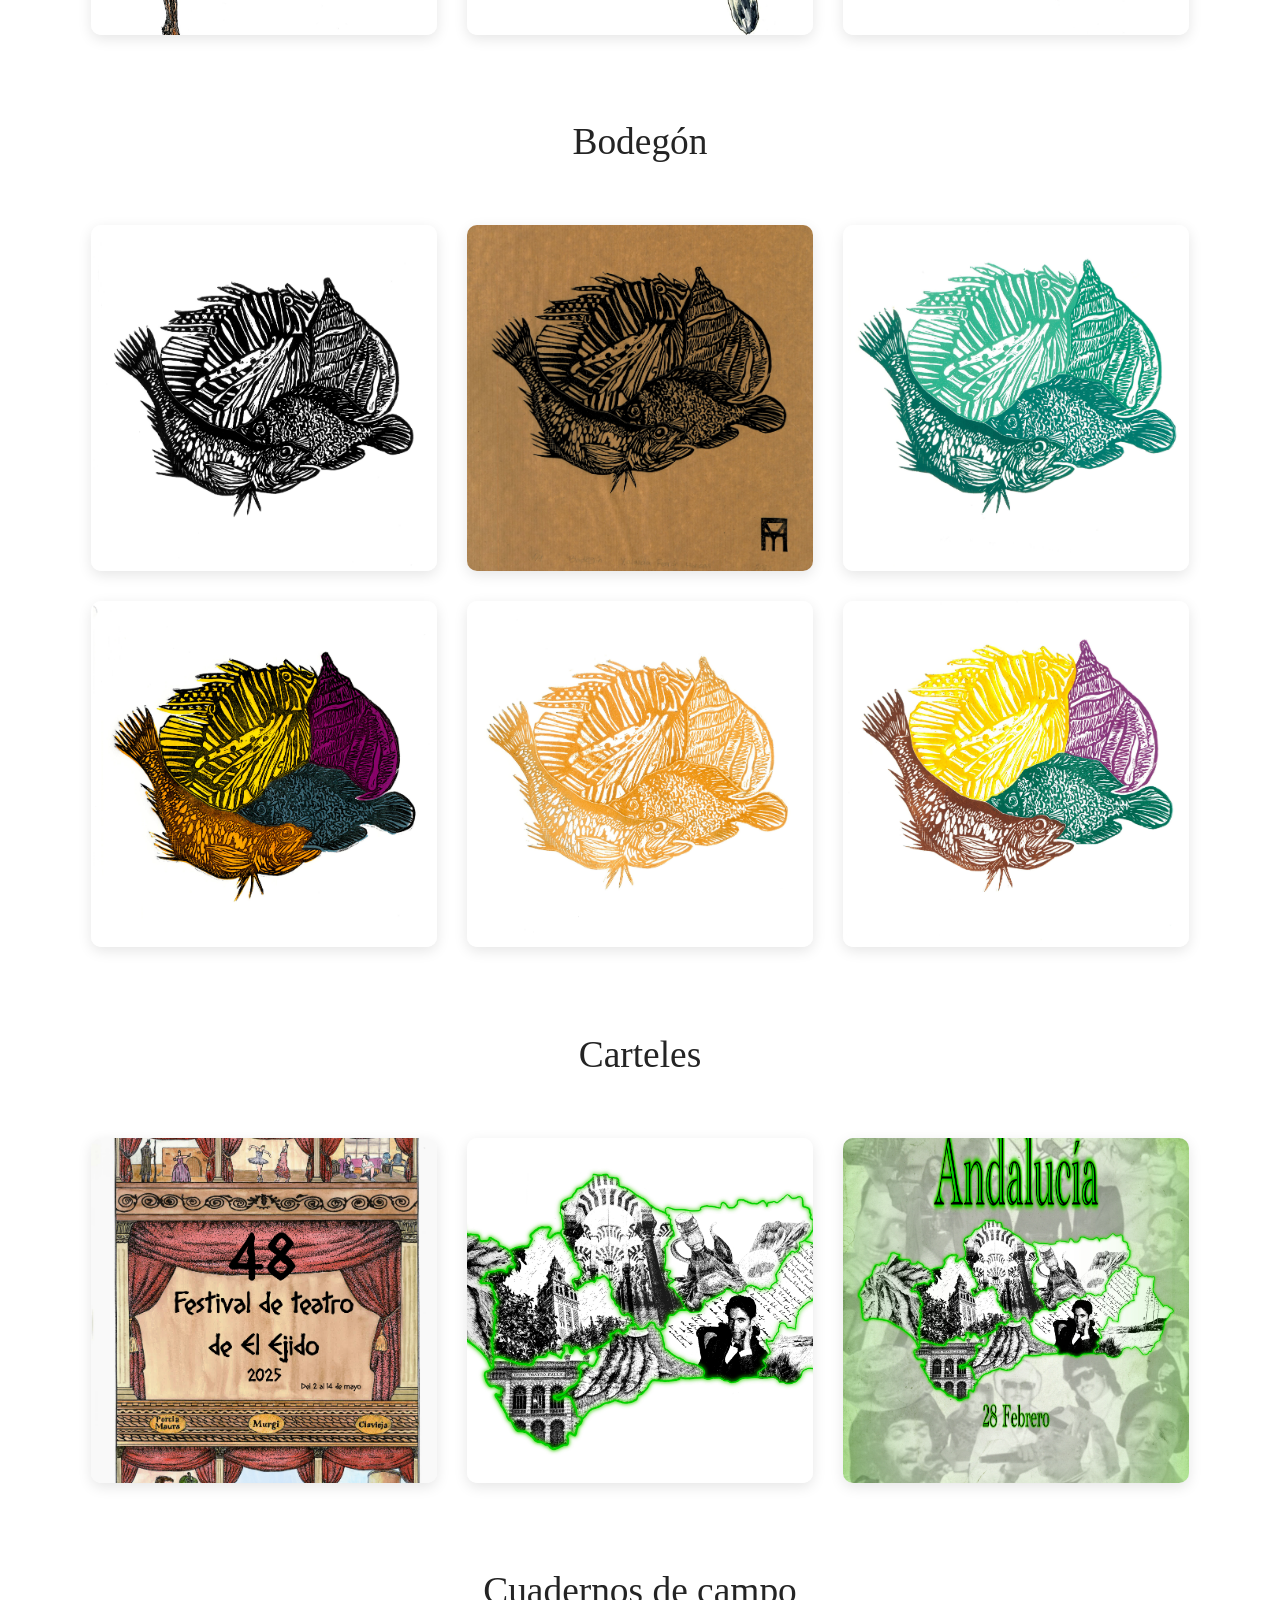
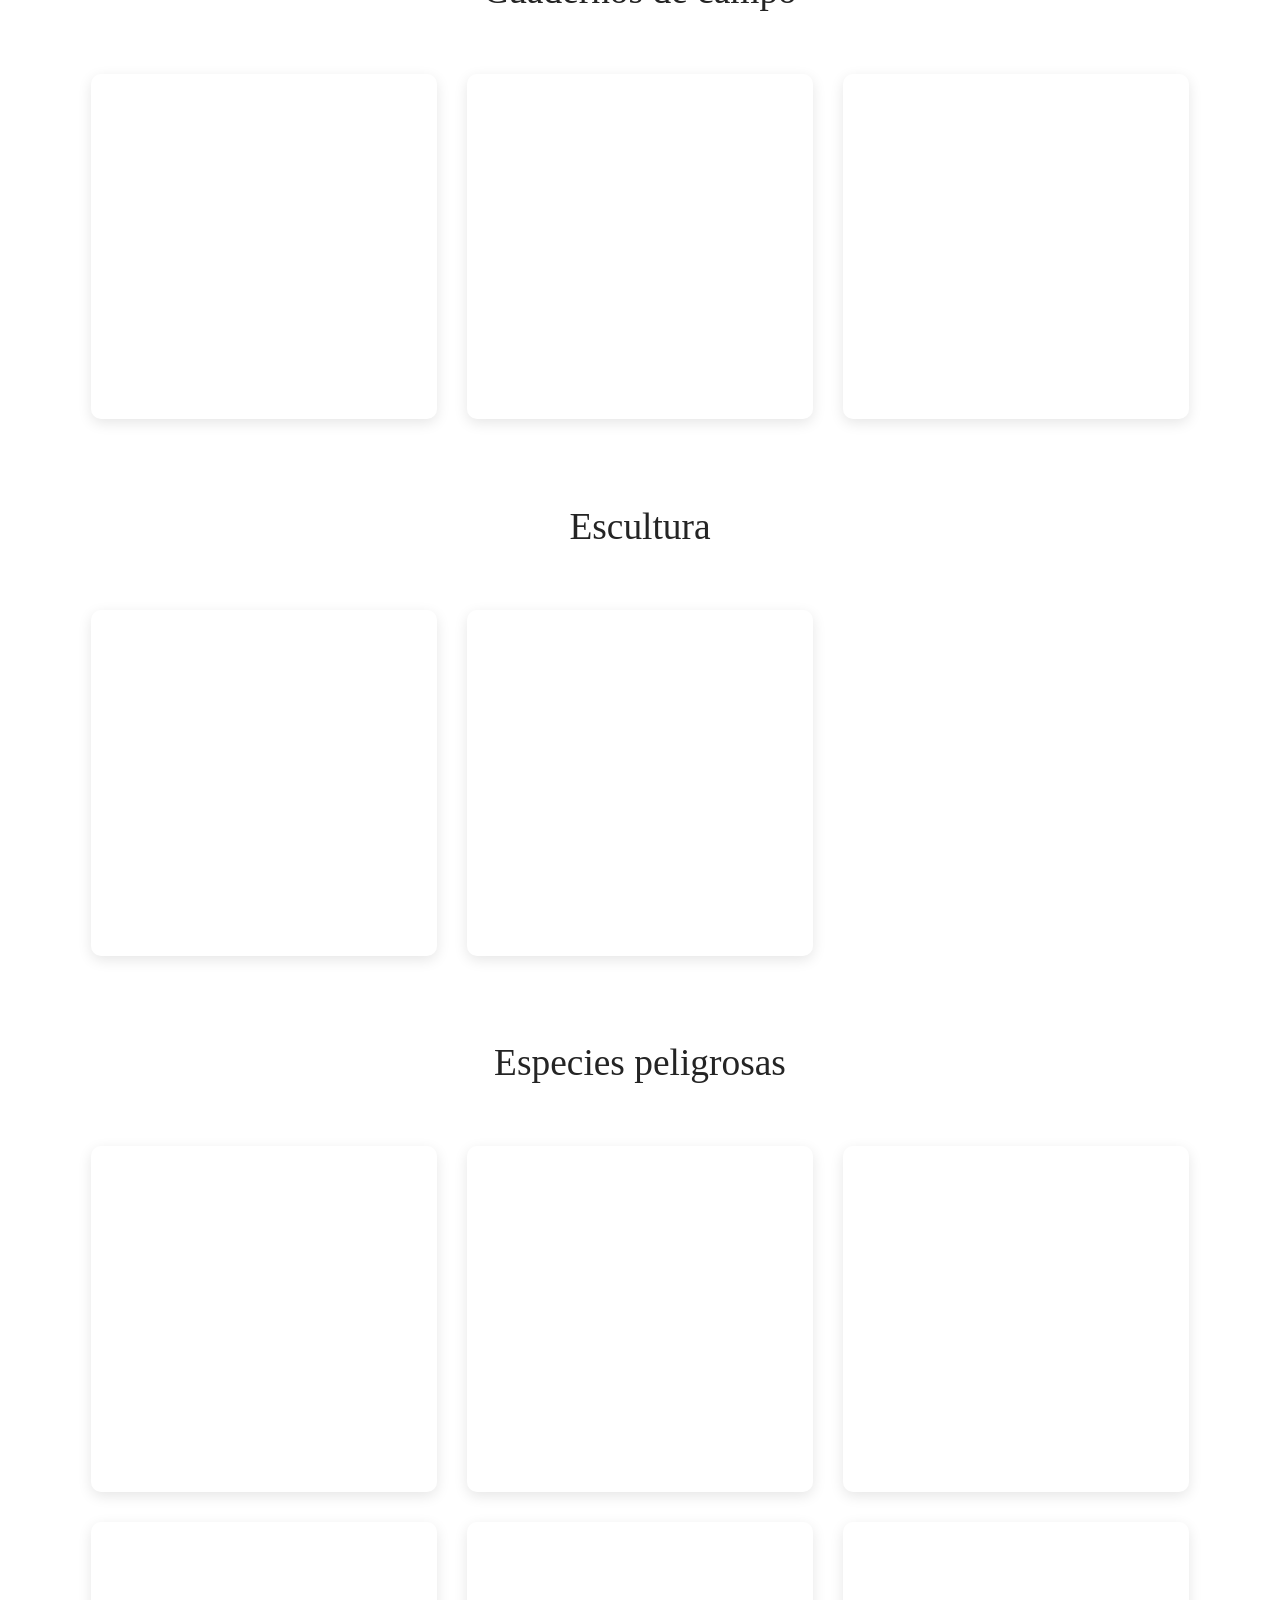
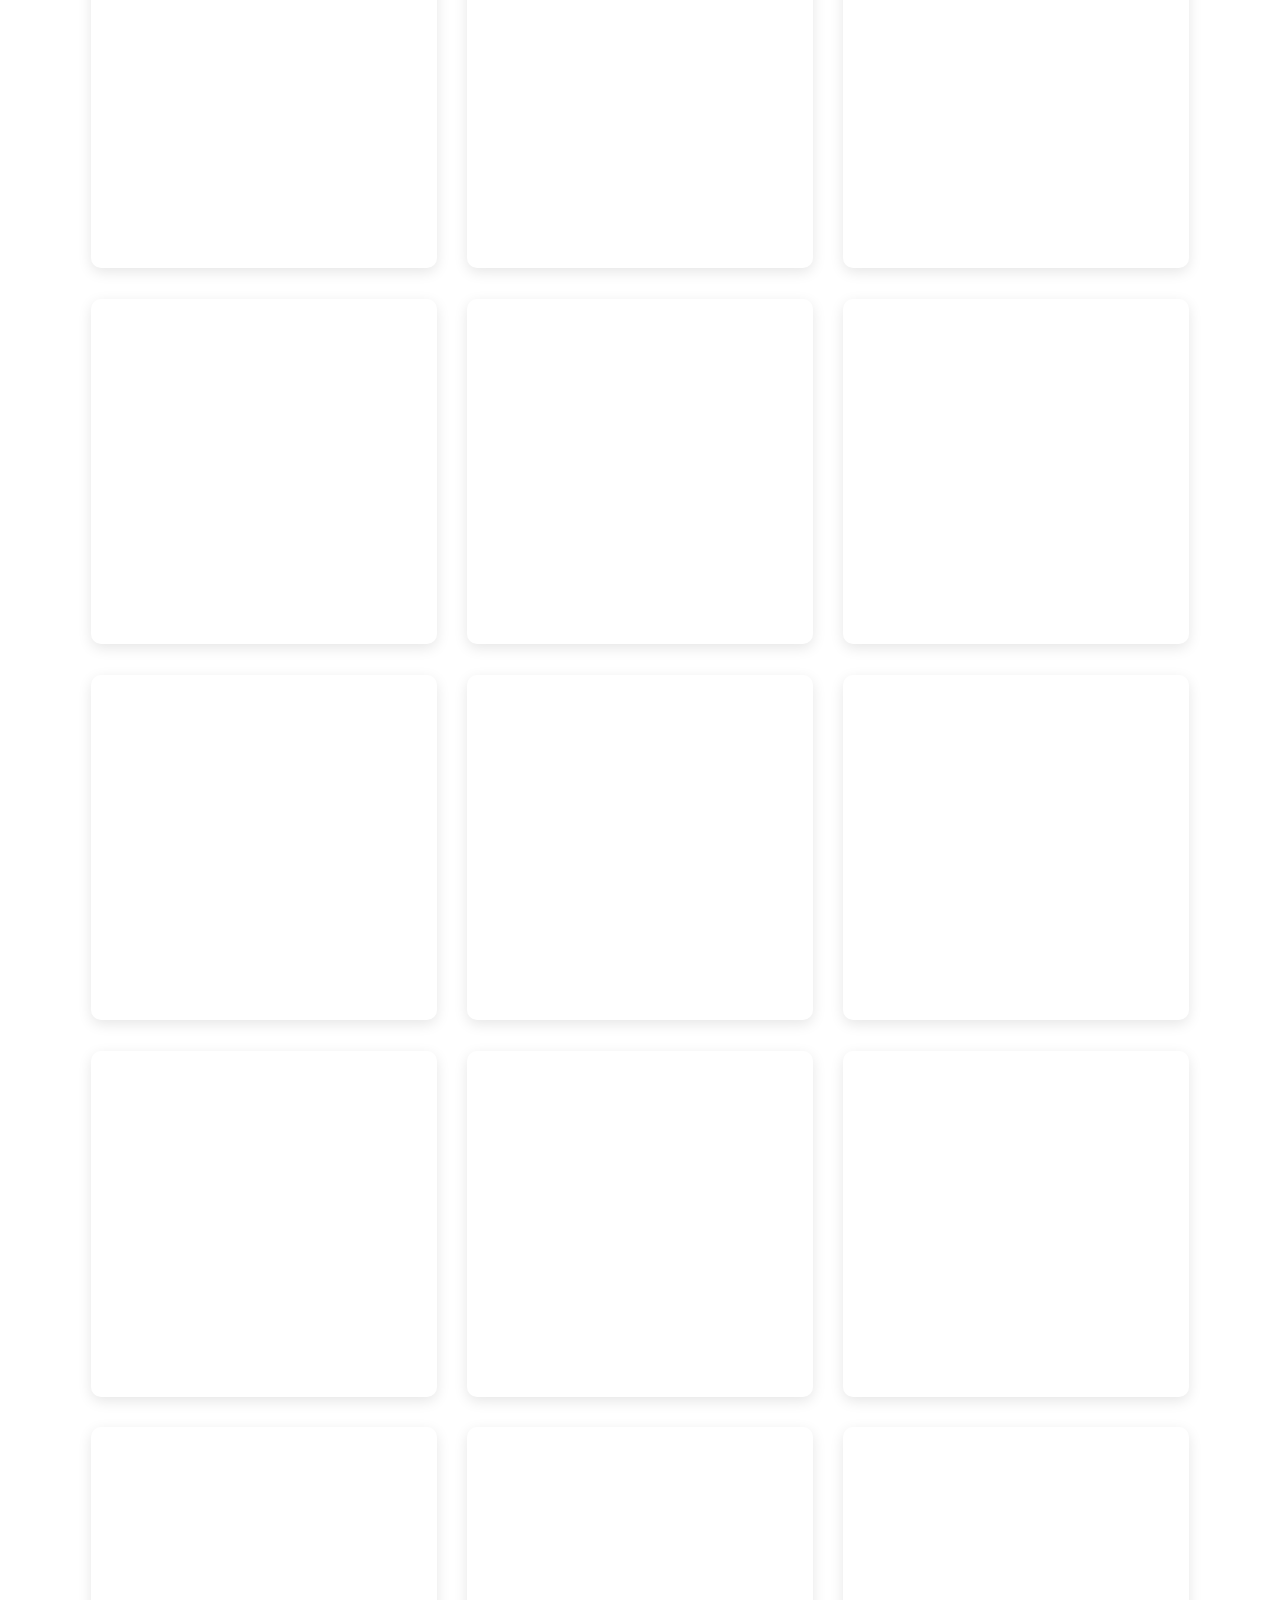
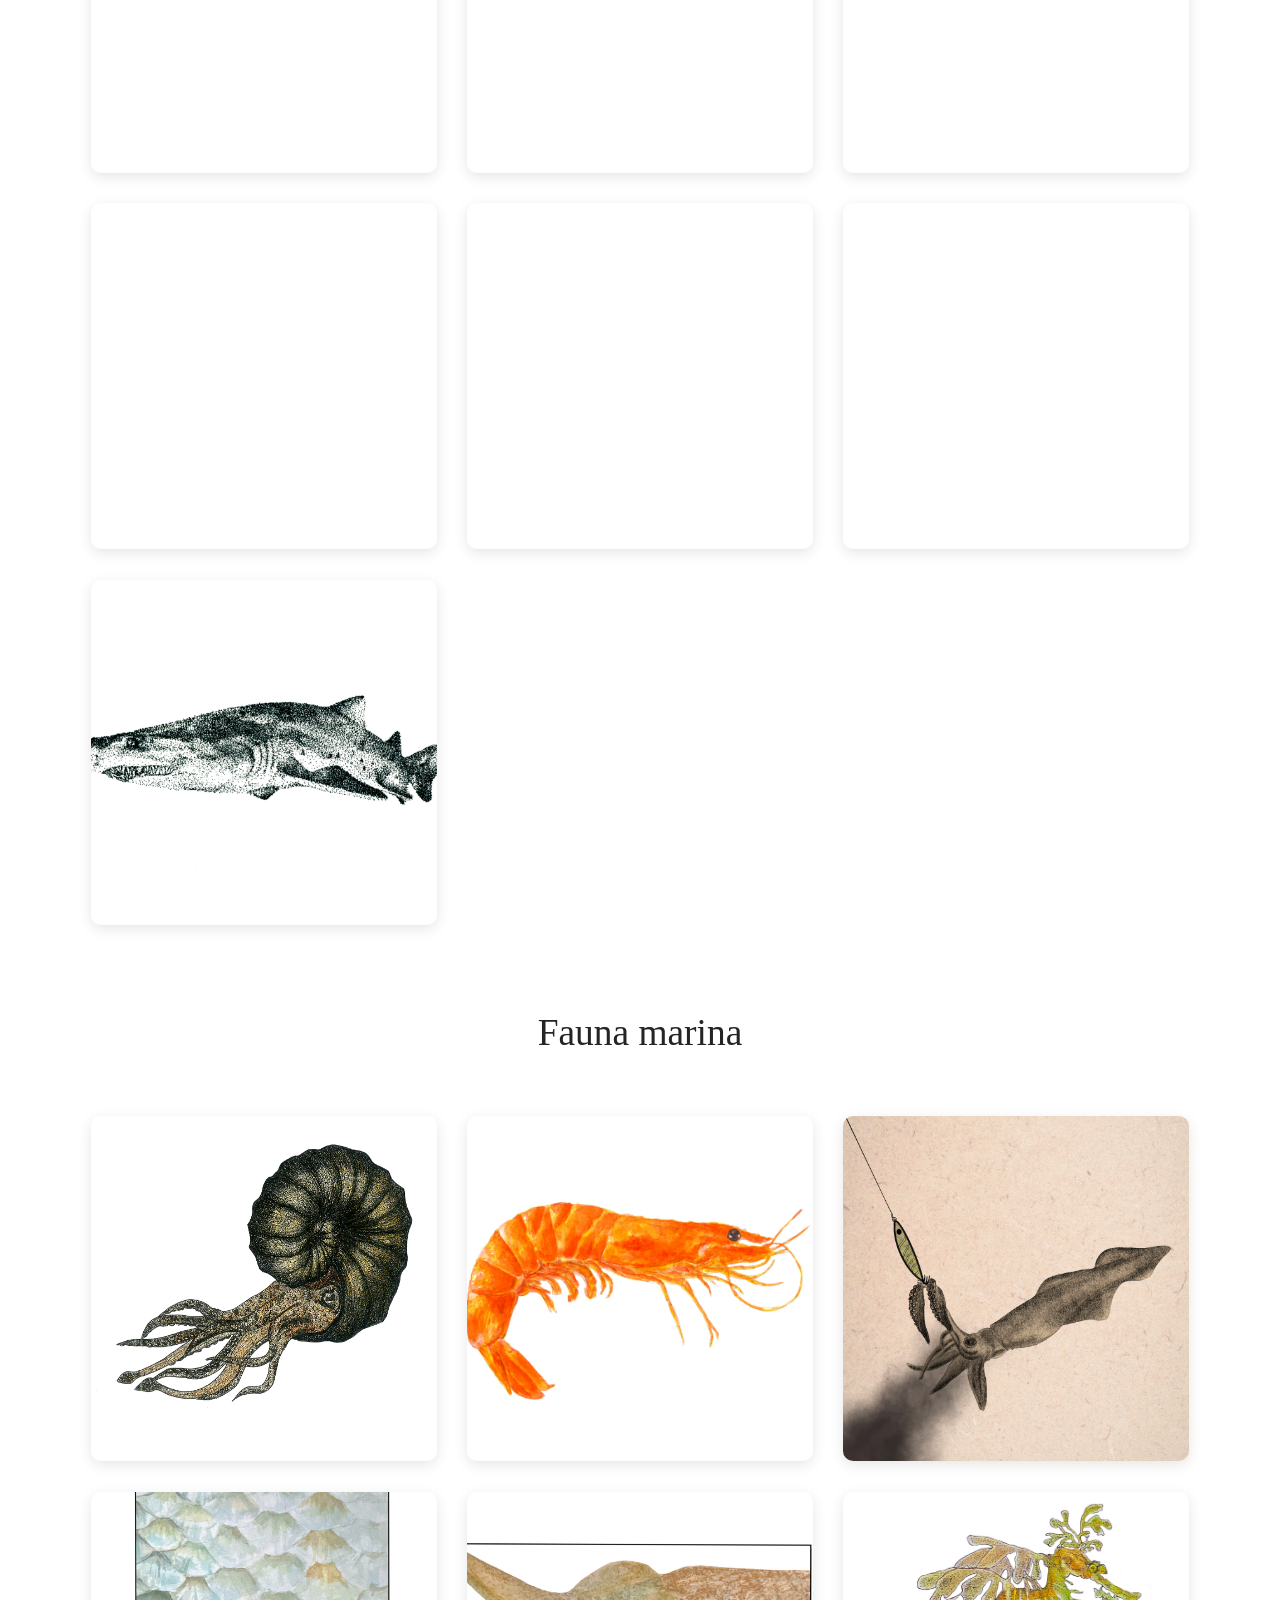
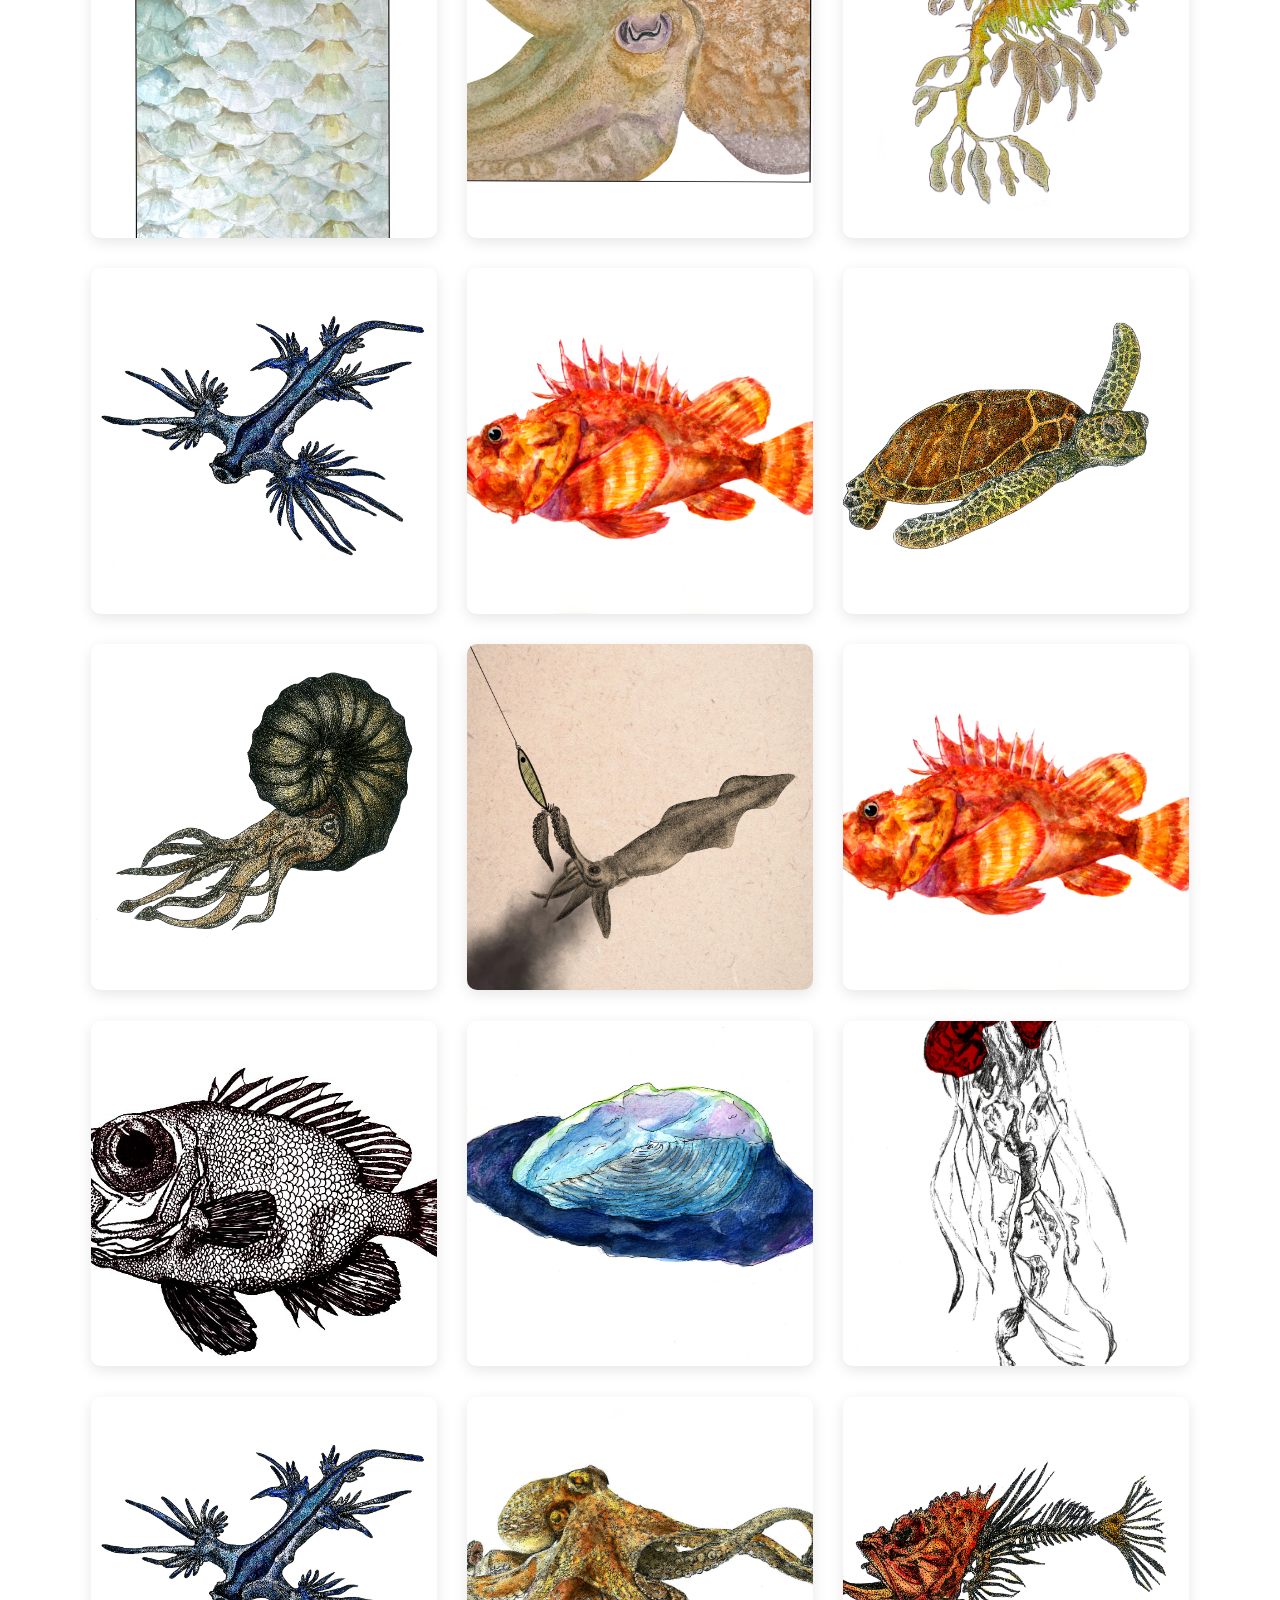
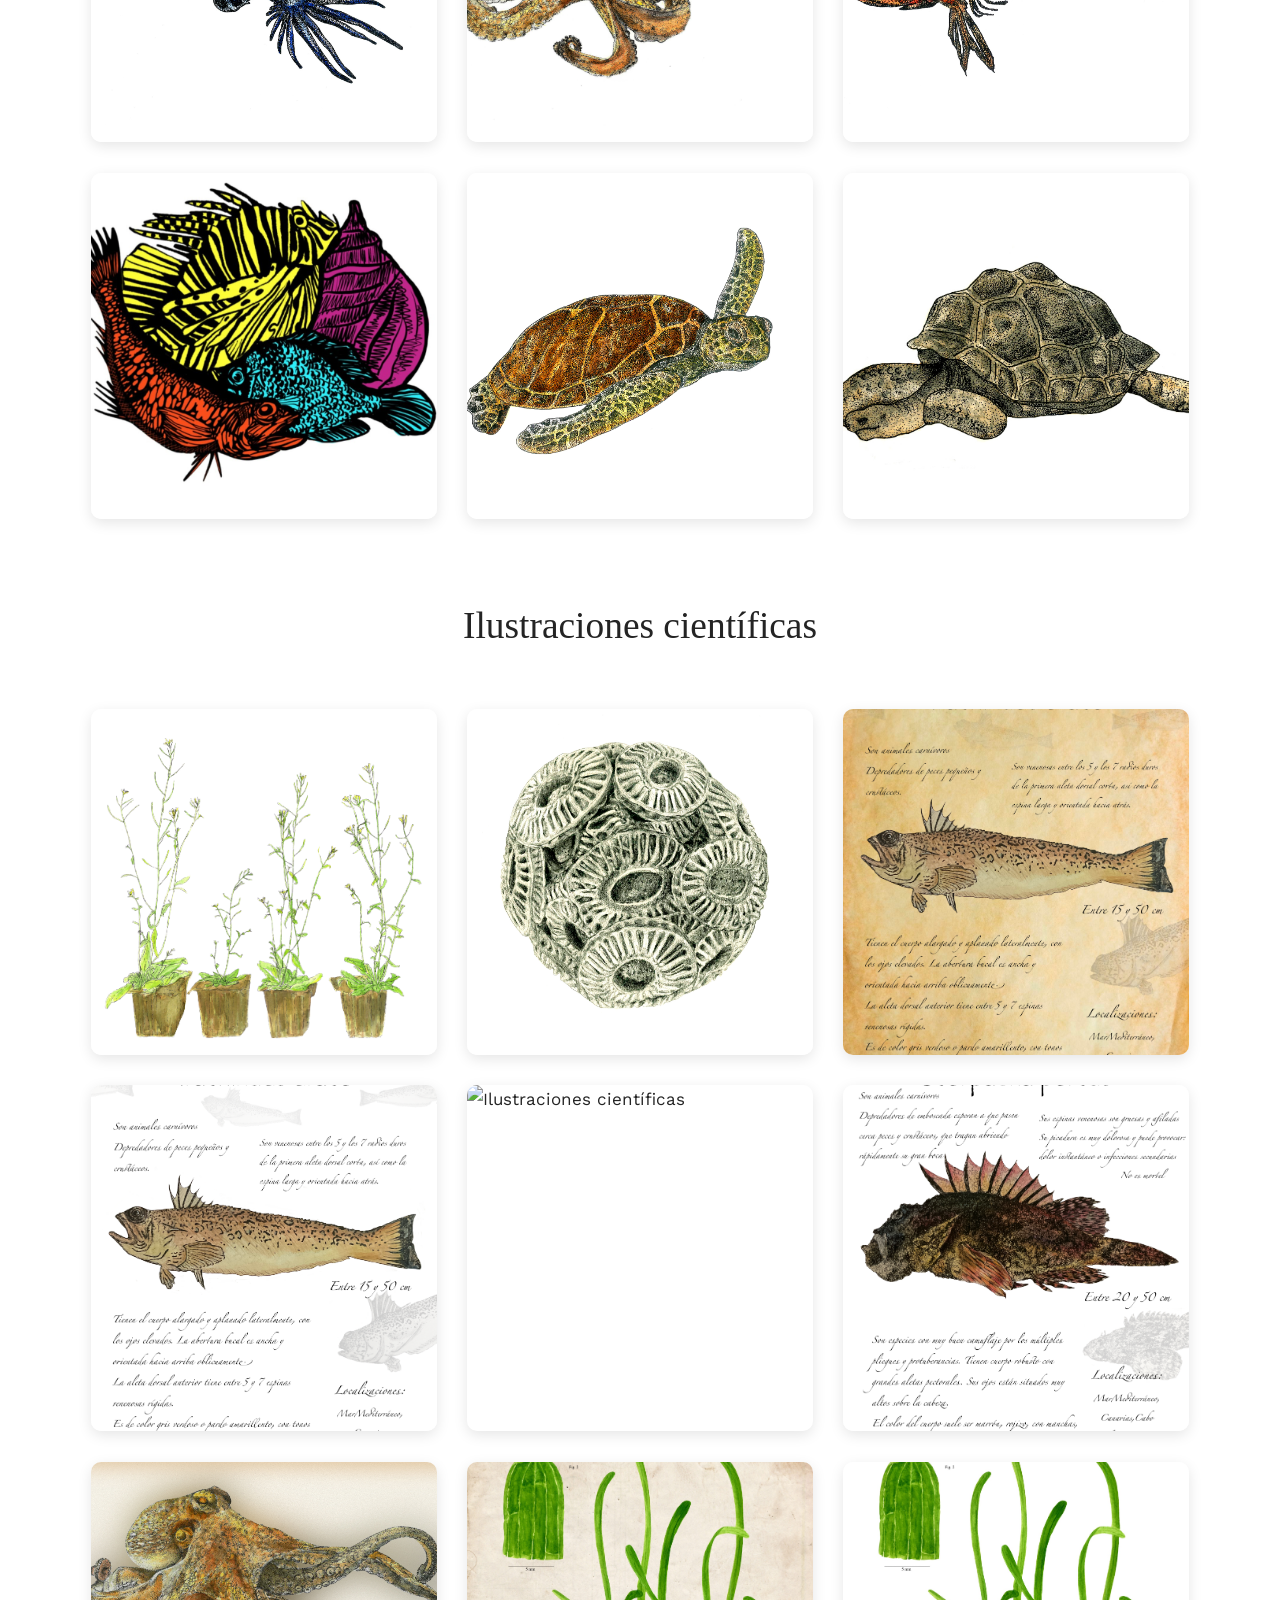
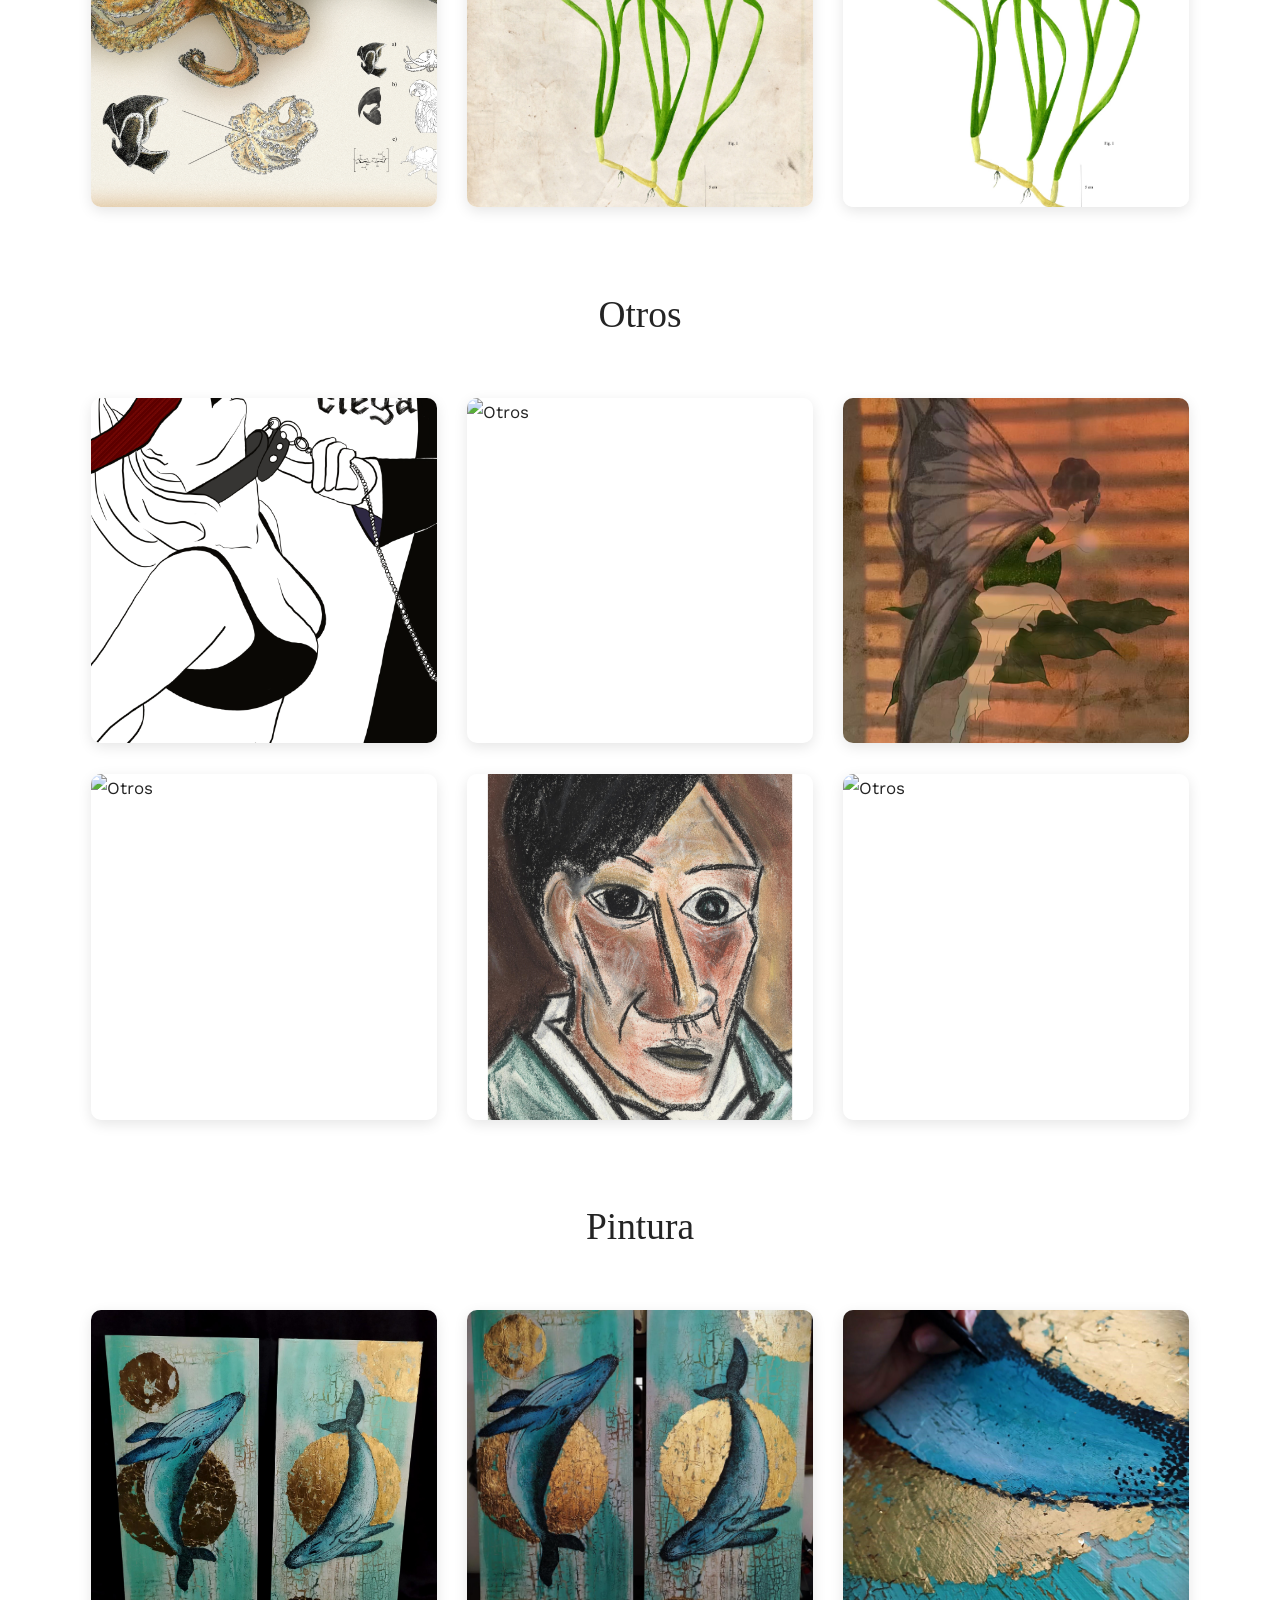
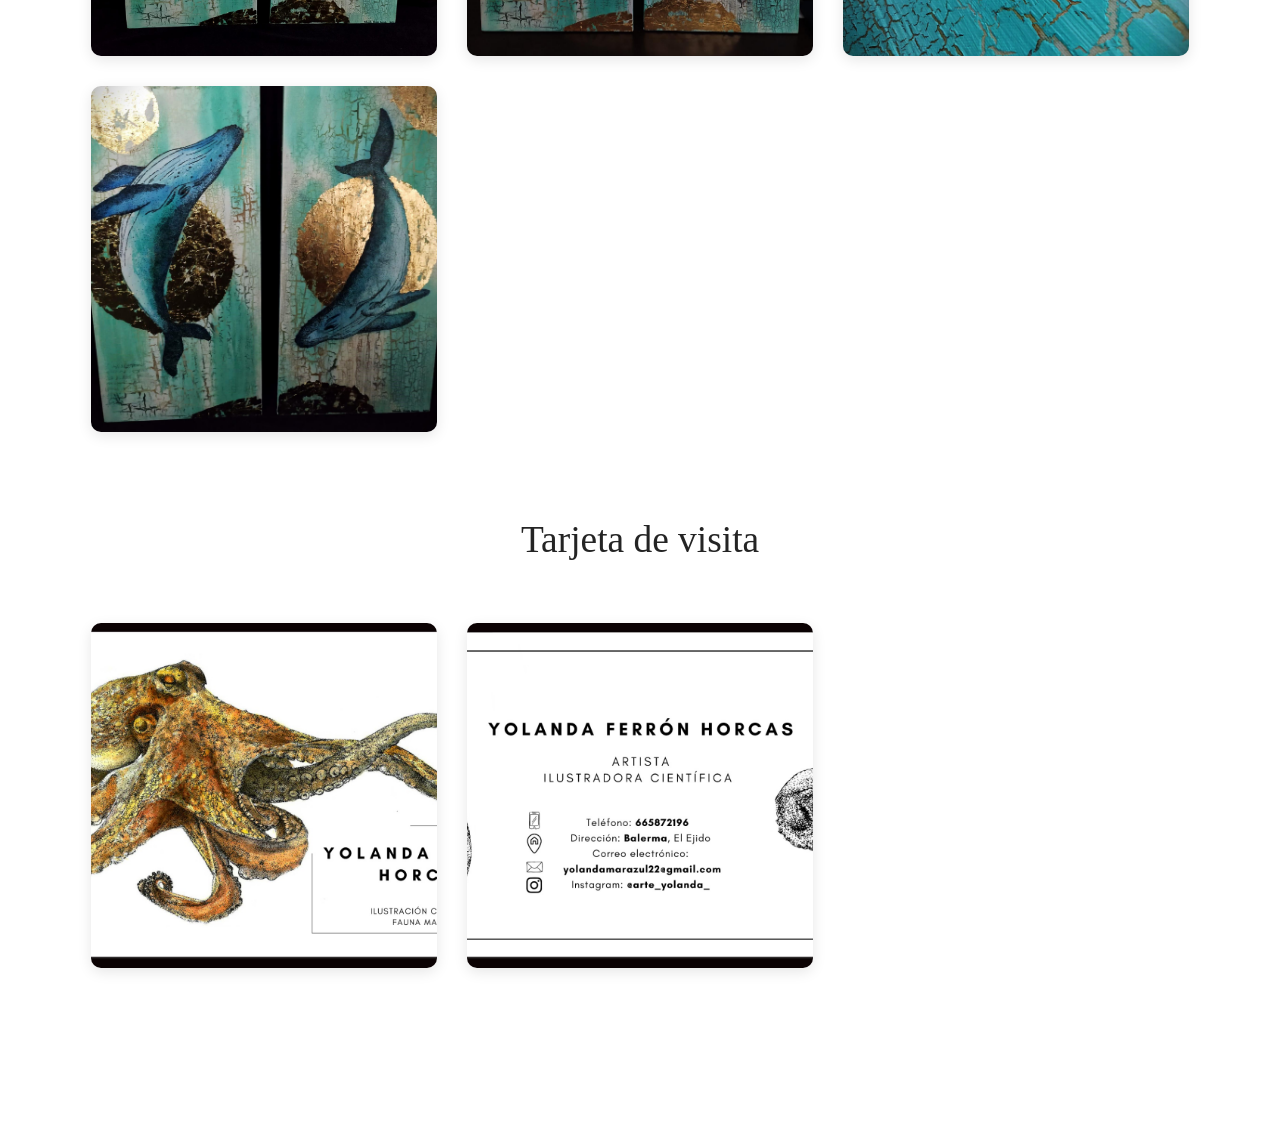
==== commit ce7cc5a5: "nuevos comienzos" ====
--- a/colecciones.html
+++ b/colecciones.html
@@ -3,8 +3,9 @@
 <head>
 <meta charset="UTF-8">
 <meta name="viewport" content="width=device-width, initial-scale=1.0">
-<title>Colecciones — Yolanda Ferrón</title>
+<title>yolanda_arte</title>
 <meta name="description" content="Colecciones de ilustración de Yolanda Ferrón.">
+<link rel="icon" type="image/png" href="ilustraciones/Página web/Logo Yolanda/logo sin fondo.png">
 <link rel="preconnect" href="https://fonts.googleapis.com">
 <link rel="preconnect" href="https://fonts.gstatic.com" crossorigin>
 <link href="https://fonts.googleapis.com/css2?family=Playfair+Display:wght@500;600;700&family=Cormorant+Garamond:wght@500;600;700&family=Work+Sans:wght@400;500;600&family=Dancing+Script:wght@600;700&family=Homemade+Apple&display=swap" rel="stylesheet">
@@ -12,81 +13,215 @@
 </head>
 <body>
 
-  <!-- CABECERA -->
-  <header class="site-header">
+  <!-- CABECERA: solo el logo, para no distraer del expositor -->
+  <header class="site-header gallery-header">
     <div class="header-bottom-inner">
-      <button class="mobile-menu-toggle" id="menuToggle" aria-label="Abrir menú" aria-expanded="false">
-        <span></span><span></span><span></span>
-      </button>
-
       <a class="logo" href="index.html">
         <img src="ilustraciones/Página web/Logo Yolanda/logo sin fondo.png" alt="Logo">
       </a>
-
-      <nav class="main-nav header-nav" id="mainNav">
-        <ul>
-          <li class="has-dropdown">
-            <a href="colecciones.html">Colecciones</a>
-            <ul class="dropdown">
-              <li><a href="colecciones.html">Paisaje</a></li>
-              <li><a href="colecciones.html">Animales no marinos</a></li>
-              <li><a href="colecciones.html">Bodegón</a></li>
-              <li><a href="colecciones.html">Carteles</a></li>
-              <li><a href="colecciones.html">Cuadernos de campo</a></li>
-              <li><a href="colecciones.html">Escultura</a></li>
-              <li><a href="colecciones.html">Especies peligrosas</a></li>
-              <li><a href="colecciones.html">Fauna marina</a></li>
-              <li><a href="colecciones.html">Ilustraciones científicas</a></li>
-              <li><a href="colecciones.html">Otros</a></li>
-              <li><a href="colecciones.html">Pintura</a></li>
-              <li><a href="colecciones.html">Tarjeta de visita</a></li>
-            </ul>
-          </li>
-          <li><a class="nav-cta" href="sobre-mi.html">Sobre mí</a></li>
-          <li><a href="#">Eventos</a></li>
-          <li><a href="tienda.html">Tienda</a></li>
-        </ul>
-      </nav>
-
-      <div class="header-social">
-        <a href="#" target="_blank" rel="noopener" aria-label="Instagram">
-          <svg viewBox="0 0 24 24" fill="none" stroke="currentColor" stroke-width="1.6"><rect x="3" y="3" width="18" height="18" rx="5"/><circle cx="12" cy="12" r="4"/><circle cx="17.5" cy="6.5" r="1"/></svg>
-        </a>
-        <a href="/cart" aria-label="Carrito de compra">
-          <svg viewBox="0 0 24 24" fill="none" stroke="currentColor" stroke-width="1.6"><circle cx="9" cy="20" r="1.4"/><circle cx="18" cy="20" r="1.4"/><path d="M2.5 3h2.4l2.4 12.2a2 2 0 0 0 2 1.6h8.4a2 2 0 0 0 2-1.6L21.5 7H6"/></svg>
-        </a>
-      </div>
     </div>
   </header>
 
-  <!-- COLECCIONES -->
+  <!-- COLECCIONES: expositor de todas las obras -->
   <main class="collections">
     <div class="wrap">
       <h1>Colecciones</h1>
-      <ul class="collections-list">
-        <li>Paisaje</li>
-        <li>Animales no marinos</li>
-        <li>Bodegón</li>
-        <li>Carteles</li>
-        <li>Cuadernos de campo</li>
-        <li>Escultura</li>
-        <li>Especies peligrosas</li>
-        <li>Fauna marina</li>
-        <li>Ilustraciones científicas</li>
-        <li>Otros</li>
-        <li>Pintura</li>
-        <li>Tarjeta de visita</li>
-      </ul>
+      <section class="gallery-group">
+        <h2>Paisaje</h2>
+        <div class="gallery-grid">
+          <div class="gallery-item" data-src="ilustraciones/Página web/Paisaje/1.jpg"><img src="ilustraciones/Página web/Paisaje/1.jpg" alt="Paisaje" loading="lazy"></div>
+          <div class="gallery-item" data-src="ilustraciones/Página web/Paisaje/2.jpg"><img src="ilustraciones/Página web/Paisaje/2.jpg" alt="Paisaje" loading="lazy"></div>
+          <div class="gallery-item" data-src="ilustraciones/Página web/Paisaje/3.jpg"><img src="ilustraciones/Página web/Paisaje/3.jpg" alt="Paisaje" loading="lazy"></div>
+          <div class="gallery-item" data-src="ilustraciones/Página web/Paisaje/cabo iglesia.jpg"><img src="ilustraciones/Página web/Paisaje/cabo iglesia.jpg" alt="Paisaje" loading="lazy"></div>
+          <div class="gallery-item" data-src="ilustraciones/Página web/Paisaje/pitas.jpg"><img src="ilustraciones/Página web/Paisaje/pitas.jpg" alt="Paisaje" loading="lazy"></div>
+        </div>
+      </section>
+      <section class="gallery-group">
+        <h2>Animales no marinos</h2>
+        <div class="gallery-grid">
+          <div class="gallery-item" data-src="ilustraciones/Página web/animales NO marinos/Araña.jpg"><img src="ilustraciones/Página web/animales NO marinos/Araña.jpg" alt="Animales no marinos" loading="lazy"></div>
+          <div class="gallery-item" data-src="ilustraciones/Página web/animales NO marinos/Buceros bicornis_ Yolanda Ferrón.jpg"><img src="ilustraciones/Página web/animales NO marinos/Buceros bicornis_ Yolanda Ferrón.jpg" alt="Animales no marinos" loading="lazy"></div>
+          <div class="gallery-item" data-src="ilustraciones/Página web/animales NO marinos/IMG_0641.PNG"><img src="ilustraciones/Página web/animales NO marinos/IMG_0641.PNG" alt="Animales no marinos" loading="lazy"></div>
+          <div class="gallery-item" data-src="ilustraciones/Página web/animales NO marinos/IMG_0646.PNG"><img src="ilustraciones/Página web/animales NO marinos/IMG_0646.PNG" alt="Animales no marinos" loading="lazy"></div>
+          <div class="gallery-item" data-src="ilustraciones/Página web/animales NO marinos/IMG_1901.JPG"><img src="ilustraciones/Página web/animales NO marinos/IMG_1901.JPG" alt="Animales no marinos" loading="lazy"></div>
+          <div class="gallery-item" data-src="ilustraciones/Página web/animales NO marinos/IMG_1903.JPG"><img src="ilustraciones/Página web/animales NO marinos/IMG_1903.JPG" alt="Animales no marinos" loading="lazy"></div>
+          <div class="gallery-item" data-src="ilustraciones/Página web/animales NO marinos/Iguana_Yolanda Ferrón.jpg"><img src="ilustraciones/Página web/animales NO marinos/Iguana_Yolanda Ferrón.jpg" alt="Animales no marinos" loading="lazy"></div>
+          <div class="gallery-item" data-src="ilustraciones/Página web/animales NO marinos/flamenco.jpg"><img src="ilustraciones/Página web/animales NO marinos/flamenco.jpg" alt="Animales no marinos" loading="lazy"></div>
+          <div class="gallery-item" data-src="ilustraciones/Página web/animales NO marinos/flecha.jpg"><img src="ilustraciones/Página web/animales NO marinos/flecha.jpg" alt="Animales no marinos" loading="lazy"></div>
+          <div class="gallery-item" data-src="ilustraciones/Página web/animales NO marinos/garra.jpg"><img src="ilustraciones/Página web/animales NO marinos/garra.jpg" alt="Animales no marinos" loading="lazy"></div>
+          <div class="gallery-item" data-src="ilustraciones/Página web/animales NO marinos/huevo.jpg"><img src="ilustraciones/Página web/animales NO marinos/huevo.jpg" alt="Animales no marinos" loading="lazy"></div>
+          <div class="gallery-item" data-src="ilustraciones/Página web/animales NO marinos/iguana.jpg"><img src="ilustraciones/Página web/animales NO marinos/iguana.jpg" alt="Animales no marinos" loading="lazy"></div>
+          <div class="gallery-item" data-src="ilustraciones/Página web/animales NO marinos/liberula.jpg"><img src="ilustraciones/Página web/animales NO marinos/liberula.jpg" alt="Animales no marinos" loading="lazy"></div>
+          <div class="gallery-item" data-src="ilustraciones/Página web/animales NO marinos/pa.jpg"><img src="ilustraciones/Página web/animales NO marinos/pa.jpg" alt="Animales no marinos" loading="lazy"></div>
+          <div class="gallery-item" data-src="ilustraciones/Página web/animales NO marinos/pato.jpg"><img src="ilustraciones/Página web/animales NO marinos/pato.jpg" alt="Animales no marinos" loading="lazy"></div>
+        </div>
+      </section>
+      <section class="gallery-group">
+        <h2>Bodegón</h2>
+        <div class="gallery-grid">
+          <div class="gallery-item" data-src="ilustraciones/Página web/bodeg/bode.jpg"><img src="ilustraciones/Página web/bodeg/bode.jpg" alt="Bodegón" loading="lazy"></div>
+          <div class="gallery-item" data-src="ilustraciones/Página web/bodeg/bodegon -.jpg"><img src="ilustraciones/Página web/bodeg/bodegon -.jpg" alt="Bodegón" loading="lazy"></div>
+          <div class="gallery-item" data-src="ilustraciones/Página web/bodeg/bodegon azul.jpg"><img src="ilustraciones/Página web/bodeg/bodegon azul.jpg" alt="Bodegón" loading="lazy"></div>
+          <div class="gallery-item" data-src="ilustraciones/Página web/bodeg/bodegon cm.jpg"><img src="ilustraciones/Página web/bodeg/bodegon cm.jpg" alt="Bodegón" loading="lazy"></div>
+          <div class="gallery-item" data-src="ilustraciones/Página web/bodeg/bodegon naranja.jpg"><img src="ilustraciones/Página web/bodeg/bodegon naranja.jpg" alt="Bodegón" loading="lazy"></div>
+          <div class="gallery-item" data-src="ilustraciones/Página web/bodeg/bodegon.jpg"><img src="ilustraciones/Página web/bodeg/bodegon.jpg" alt="Bodegón" loading="lazy"></div>
+        </div>
+      </section>
+      <section class="gallery-group">
+        <h2>Carteles</h2>
+        <div class="gallery-grid">
+          <div class="gallery-item" data-src="ilustraciones/Página web/carteles/IMG_2657.JPG"><img src="ilustraciones/Página web/carteles/IMG_2657.JPG" alt="Carteles" loading="lazy"></div>
+          <div class="gallery-item" data-src="ilustraciones/Página web/carteles/IMG_2706.JPG"><img src="ilustraciones/Página web/carteles/IMG_2706.JPG" alt="Carteles" loading="lazy"></div>
+          <div class="gallery-item" data-src="ilustraciones/Página web/carteles/IMG_2730.JPG"><img src="ilustraciones/Página web/carteles/IMG_2730.JPG" alt="Carteles" loading="lazy"></div>
+        </div>
+      </section>
+      <section class="gallery-group">
+        <h2>Cuadernos de campo</h2>
+        <div class="gallery-grid">
+          <div class="gallery-item" data-src="ilustraciones/Página web/cuadernos de campo/conchas sket.jpg"><img src="ilustraciones/Página web/cuadernos de campo/conchas sket.jpg" alt="Cuadernos de campo" loading="lazy"></div>
+          <div class="gallery-item" data-src="ilustraciones/Página web/cuadernos de campo/f16c4015-44f7-4baa-9689-155f149857c5.jpg"><img src="ilustraciones/Página web/cuadernos de campo/f16c4015-44f7-4baa-9689-155f149857c5.jpg" alt="Cuadernos de campo" loading="lazy"></div>
+          <div class="gallery-item" data-src="ilustraciones/Página web/cuadernos de campo/peces sket.jpg"><img src="ilustraciones/Página web/cuadernos de campo/peces sket.jpg" alt="Cuadernos de campo" loading="lazy"></div>
+        </div>
+      </section>
+      <section class="gallery-group">
+        <h2>Escultura</h2>
+        <div class="gallery-grid">
+          <div class="gallery-item" data-src="ilustraciones/Página web/escultura/WhatsApp Image 2022-07-23 at 2.35.36 PM (1).jpeg"><img src="ilustraciones/Página web/escultura/WhatsApp Image 2022-07-23 at 2.35.36 PM (1).jpeg" alt="Escultura" loading="lazy"></div>
+          <div class="gallery-item" data-src="ilustraciones/Página web/escultura/pulpo.jpg"><img src="ilustraciones/Página web/escultura/pulpo.jpg" alt="Escultura" loading="lazy"></div>
+        </div>
+      </section>
+      <section class="gallery-group">
+        <h2>Especies peligrosas</h2>
+        <div class="gallery-grid">
+          <div class="gallery-item" data-src="ilustraciones/Página web/especies peligrosas/4ad8f8d5-83b3-4896-a747-e8d417cc89ec.jpg"><img src="ilustraciones/Página web/especies peligrosas/4ad8f8d5-83b3-4896-a747-e8d417cc89ec.jpg" alt="Especies peligrosas" loading="lazy"></div>
+          <div class="gallery-item" data-src="ilustraciones/Página web/especies peligrosas/anemona.jpg"><img src="ilustraciones/Página web/especies peligrosas/anemona.jpg" alt="Especies peligrosas" loading="lazy"></div>
+          <div class="gallery-item" data-src="ilustraciones/Página web/especies peligrosas/araña negra.jpg"><img src="ilustraciones/Página web/especies peligrosas/araña negra.jpg" alt="Especies peligrosas" loading="lazy"></div>
+          <div class="gallery-item" data-src="ilustraciones/Página web/especies peligrosas/araña.jpg"><img src="ilustraciones/Página web/especies peligrosas/araña.jpg" alt="Especies peligrosas" loading="lazy"></div>
+          <div class="gallery-item" data-src="ilustraciones/Página web/especies peligrosas/barracuda.jpg"><img src="ilustraciones/Página web/especies peligrosas/barracuda.jpg" alt="Especies peligrosas" loading="lazy"></div>
+          <div class="gallery-item" data-src="ilustraciones/Página web/especies peligrosas/cabracho.jpg"><img src="ilustraciones/Página web/especies peligrosas/cabracho.jpg" alt="Especies peligrosas" loading="lazy"></div>
+          <div class="gallery-item" data-src="ilustraciones/Página web/especies peligrosas/carabela.jpg"><img src="ilustraciones/Página web/especies peligrosas/carabela.jpg" alt="Especies peligrosas" loading="lazy"></div>
+          <div class="gallery-item" data-src="ilustraciones/Página web/especies peligrosas/erizo.jpg"><img src="ilustraciones/Página web/especies peligrosas/erizo.jpg" alt="Especies peligrosas" loading="lazy"></div>
+          <div class="gallery-item" data-src="ilustraciones/Página web/especies peligrosas/ermitaño.jpg"><img src="ilustraciones/Página web/especies peligrosas/ermitaño.jpg" alt="Especies peligrosas" loading="lazy"></div>
+          <div class="gallery-item" data-src="ilustraciones/Página web/especies peligrosas/escorpion w.jpg"><img src="ilustraciones/Página web/especies peligrosas/escorpion w.jpg" alt="Especies peligrosas" loading="lazy"></div>
+          <div class="gallery-item" data-src="ilustraciones/Página web/especies peligrosas/escorpion.jpg"><img src="ilustraciones/Página web/especies peligrosas/escorpion.jpg" alt="Especies peligrosas" loading="lazy"></div>
+          <div class="gallery-item" data-src="ilustraciones/Página web/especies peligrosas/manta.jpg"><img src="ilustraciones/Página web/especies peligrosas/manta.jpg" alt="Especies peligrosas" loading="lazy"></div>
+          <div class="gallery-item" data-src="ilustraciones/Página web/especies peligrosas/martillo.jpg"><img src="ilustraciones/Página web/especies peligrosas/martillo.jpg" alt="Especies peligrosas" loading="lazy"></div>
+          <div class="gallery-item" data-src="ilustraciones/Página web/especies peligrosas/mielga.jpg"><img src="ilustraciones/Página web/especies peligrosas/mielga.jpg" alt="Especies peligrosas" loading="lazy"></div>
+          <div class="gallery-item" data-src="ilustraciones/Página web/especies peligrosas/morena.jpg"><img src="ilustraciones/Página web/especies peligrosas/morena.jpg" alt="Especies peligrosas" loading="lazy"></div>
+          <div class="gallery-item" data-src="ilustraciones/Página web/especies peligrosas/pez león.jpg"><img src="ilustraciones/Página web/especies peligrosas/pez león.jpg" alt="Especies peligrosas" loading="lazy"></div>
+          <div class="gallery-item" data-src="ilustraciones/Página web/especies peligrosas/pez piedra.jpg"><img src="ilustraciones/Página web/especies peligrosas/pez piedra.jpg" alt="Especies peligrosas" loading="lazy"></div>
+          <div class="gallery-item" data-src="ilustraciones/Página web/especies peligrosas/tembladera.jpg"><img src="ilustraciones/Página web/especies peligrosas/tembladera.jpg" alt="Especies peligrosas" loading="lazy"></div>
+          <div class="gallery-item" data-src="ilustraciones/Página web/especies peligrosas/tiburón blanco.jpg"><img src="ilustraciones/Página web/especies peligrosas/tiburón blanco.jpg" alt="Especies peligrosas" loading="lazy"></div>
+          <div class="gallery-item" data-src="ilustraciones/Página web/especies peligrosas/tintorera.jpg"><img src="ilustraciones/Página web/especies peligrosas/tintorera.jpg" alt="Especies peligrosas" loading="lazy"></div>
+          <div class="gallery-item" data-src="ilustraciones/Página web/especies peligrosas/tomates.jpg"><img src="ilustraciones/Página web/especies peligrosas/tomates.jpg" alt="Especies peligrosas" loading="lazy"></div>
+          <div class="gallery-item" data-src="ilustraciones/Página web/especies peligrosas/toro.jpg"><img src="ilustraciones/Página web/especies peligrosas/toro.jpg" alt="Especies peligrosas" loading="lazy"></div>
+        </div>
+      </section>
+      <section class="gallery-group">
+        <h2>Fauna marina</h2>
+        <div class="gallery-grid">
+          <div class="gallery-item" data-src="ilustraciones/Página web/fauna marina/Amonite_Yolanda Ferron.jpg"><img src="ilustraciones/Página web/fauna marina/Amonite_Yolanda Ferron.jpg" alt="Fauna marina" loading="lazy"></div>
+          <div class="gallery-item" data-src="ilustraciones/Página web/fauna marina/Gamba_Yolanda Ferrón.jpg"><img src="ilustraciones/Página web/fauna marina/Gamba_Yolanda Ferrón.jpg" alt="Fauna marina" loading="lazy"></div>
+          <div class="gallery-item" data-src="ilustraciones/Página web/fauna marina/IMG_1904.JPG"><img src="ilustraciones/Página web/fauna marina/IMG_1904.JPG" alt="Fauna marina" loading="lazy"></div>
+          <div class="gallery-item" data-src="ilustraciones/Página web/fauna marina/IMG_2863.JPG"><img src="ilustraciones/Página web/fauna marina/IMG_2863.JPG" alt="Fauna marina" loading="lazy"></div>
+          <div class="gallery-item" data-src="ilustraciones/Página web/fauna marina/IMG_2864.JPG"><img src="ilustraciones/Página web/fauna marina/IMG_2864.JPG" alt="Fauna marina" loading="lazy"></div>
+          <div class="gallery-item" data-src="ilustraciones/Página web/fauna marina/IMG_3485.JPG"><img src="ilustraciones/Página web/fauna marina/IMG_3485.JPG" alt="Fauna marina" loading="lazy"></div>
+          <div class="gallery-item" data-src="ilustraciones/Página web/fauna marina/Nudibranquio_Yolanda Ferrón.jpg"><img src="ilustraciones/Página web/fauna marina/Nudibranquio_Yolanda Ferrón.jpg" alt="Fauna marina" loading="lazy"></div>
+          <div class="gallery-item" data-src="ilustraciones/Página web/fauna marina/Rascacio_Yolanda Ferron.png"><img src="ilustraciones/Página web/fauna marina/Rascacio_Yolanda Ferron.png" alt="Fauna marina" loading="lazy"></div>
+          <div class="gallery-item" data-src="ilustraciones/Página web/fauna marina/Tortuga Boba_Yolanda Ferrón.jpg"><img src="ilustraciones/Página web/fauna marina/Tortuga Boba_Yolanda Ferrón.jpg" alt="Fauna marina" loading="lazy"></div>
+          <div class="gallery-item" data-src="ilustraciones/Página web/fauna marina/amonite.jpg"><img src="ilustraciones/Página web/fauna marina/amonite.jpg" alt="Fauna marina" loading="lazy"></div>
+          <div class="gallery-item" data-src="ilustraciones/Página web/fauna marina/farol.JPG"><img src="ilustraciones/Página web/fauna marina/farol.JPG" alt="Fauna marina" loading="lazy"></div>
+          <div class="gallery-item" data-src="ilustraciones/Página web/fauna marina/final rascarcio.png"><img src="ilustraciones/Página web/fauna marina/final rascarcio.png" alt="Fauna marina" loading="lazy"></div>
+          <div class="gallery-item" data-src="ilustraciones/Página web/fauna marina/kk.jpg"><img src="ilustraciones/Página web/fauna marina/kk.jpg" alt="Fauna marina" loading="lazy"></div>
+          <div class="gallery-item" data-src="ilustraciones/Página web/fauna marina/medusa.jpg"><img src="ilustraciones/Página web/fauna marina/medusa.jpg" alt="Fauna marina" loading="lazy"></div>
+          <div class="gallery-item" data-src="ilustraciones/Página web/fauna marina/medusaa.jpg"><img src="ilustraciones/Página web/fauna marina/medusaa.jpg" alt="Fauna marina" loading="lazy"></div>
+          <div class="gallery-item" data-src="ilustraciones/Página web/fauna marina/mudibranqui.jpg"><img src="ilustraciones/Página web/fauna marina/mudibranqui.jpg" alt="Fauna marina" loading="lazy"></div>
+          <div class="gallery-item" data-src="ilustraciones/Página web/fauna marina/pulpo_color_.jpg"><img src="ilustraciones/Página web/fauna marina/pulpo_color_.jpg" alt="Fauna marina" loading="lazy"></div>
+          <div class="gallery-item" data-src="ilustraciones/Página web/fauna marina/raspa pez.jpg"><img src="ilustraciones/Página web/fauna marina/raspa pez.jpg" alt="Fauna marina" loading="lazy"></div>
+          <div class="gallery-item" data-src="ilustraciones/Página web/fauna marina/thumbnail_SAVE_20220712_091415.jpg"><img src="ilustraciones/Página web/fauna marina/thumbnail_SAVE_20220712_091415.jpg" alt="Fauna marina" loading="lazy"></div>
+          <div class="gallery-item" data-src="ilustraciones/Página web/fauna marina/tortuga boba.jpg"><img src="ilustraciones/Página web/fauna marina/tortuga boba.jpg" alt="Fauna marina" loading="lazy"></div>
+          <div class="gallery-item" data-src="ilustraciones/Página web/fauna marina/tortuga galapagos.jpg"><img src="ilustraciones/Página web/fauna marina/tortuga galapagos.jpg" alt="Fauna marina" loading="lazy"></div>
+        </div>
+      </section>
+      <section class="gallery-group">
+        <h2>Ilustraciones científicas</h2>
+        <div class="gallery-grid">
+          <div class="gallery-item" data-src="ilustraciones/Página web/ilustraciones cientificas/1_JPG.jpeg"><img src="ilustraciones/Página web/ilustraciones cientificas/1_JPG.jpeg" alt="Ilustraciones científicas" loading="lazy"></div>
+          <div class="gallery-item" data-src="ilustraciones/Página web/ilustraciones cientificas/Emiliania_Yolanda Ferrón.jpg"><img src="ilustraciones/Página web/ilustraciones cientificas/Emiliania_Yolanda Ferrón.jpg" alt="Ilustraciones científicas" loading="lazy"></div>
+          <div class="gallery-item" data-src="ilustraciones/Página web/ilustraciones cientificas/IMG_1166.PNG"><img src="ilustraciones/Página web/ilustraciones cientificas/IMG_1166.PNG" alt="Ilustraciones científicas" loading="lazy"></div>
+          <div class="gallery-item" data-src="ilustraciones/Página web/ilustraciones cientificas/IMG_1167.PNG"><img src="ilustraciones/Página web/ilustraciones cientificas/IMG_1167.PNG" alt="Ilustraciones científicas" loading="lazy"></div>
+          <div class="gallery-item" data-src="ilustraciones/Página web/ilustraciones cientificas/IMG_1168.PNG"><img src="ilustraciones/Página web/ilustraciones cientificas/IMG_1168.PNG" alt="Ilustraciones científicas" loading="lazy"></div>
+          <div class="gallery-item" data-src="ilustraciones/Página web/ilustraciones cientificas/IMG_1169.PNG"><img src="ilustraciones/Página web/ilustraciones cientificas/IMG_1169.PNG" alt="Ilustraciones científicas" loading="lazy"></div>
+          <div class="gallery-item" data-src="ilustraciones/Página web/ilustraciones cientificas/IMG_2839.JPG"><img src="ilustraciones/Página web/ilustraciones cientificas/IMG_2839.JPG" alt="Ilustraciones científicas" loading="lazy"></div>
+          <div class="gallery-item" data-src="ilustraciones/Página web/ilustraciones cientificas/Zostera marina_2_Yolanda Ferron Horcas.JPG"><img src="ilustraciones/Página web/ilustraciones cientificas/Zostera marina_2_Yolanda Ferron Horcas.JPG" alt="Ilustraciones científicas" loading="lazy"></div>
+          <div class="gallery-item" data-src="ilustraciones/Página web/ilustraciones cientificas/Zostera marina_Yolanda Ferron Horcas.JPG"><img src="ilustraciones/Página web/ilustraciones cientificas/Zostera marina_Yolanda Ferron Horcas.JPG" alt="Ilustraciones científicas" loading="lazy"></div>
+        </div>
+      </section>
+      <section class="gallery-group">
+        <h2>Otros</h2>
+        <div class="gallery-grid">
+          <div class="gallery-item" data-src="ilustraciones/Página web/otros/IMG_0635.PNG"><img src="ilustraciones/Página web/otros/IMG_0635.PNG" alt="Otros" loading="lazy"></div>
+          <div class="gallery-item" data-src="ilustraciones/Página web/otros/IMG_0706.PNG"><img src="ilustraciones/Página web/otros/IMG_0706.PNG" alt="Otros" loading="lazy"></div>
+          <div class="gallery-item" data-src="ilustraciones/Página web/otros/IMG_0763.jpg"><img src="ilustraciones/Página web/otros/IMG_0763.jpg" alt="Otros" loading="lazy"></div>
+          <div class="gallery-item" data-src="ilustraciones/Página web/otros/IMG_0769.PNG"><img src="ilustraciones/Página web/otros/IMG_0769.PNG" alt="Otros" loading="lazy"></div>
+          <div class="gallery-item" data-src="ilustraciones/Página web/otros/kj.png"><img src="ilustraciones/Página web/otros/kj.png" alt="Otros" loading="lazy"></div>
+          <div class="gallery-item" data-src="ilustraciones/Página web/otros/ñl.png"><img src="ilustraciones/Página web/otros/ñl.png" alt="Otros" loading="lazy"></div>
+        </div>
+      </section>
+      <section class="gallery-group">
+        <h2>Pintura</h2>
+        <div class="gallery-grid">
+          <div class="gallery-item" data-src="ilustraciones/Página web/pintura/4.jpg"><img src="ilustraciones/Página web/pintura/4.jpg" alt="Pintura" loading="lazy"></div>
+          <div class="gallery-item" data-src="ilustraciones/Página web/pintura/5.jpg"><img src="ilustraciones/Página web/pintura/5.jpg" alt="Pintura" loading="lazy"></div>
+          <div class="gallery-item" data-src="ilustraciones/Página web/pintura/6.jpg"><img src="ilustraciones/Página web/pintura/6.jpg" alt="Pintura" loading="lazy"></div>
+          <div class="gallery-item" data-src="ilustraciones/Página web/pintura/7.jpg"><img src="ilustraciones/Página web/pintura/7.jpg" alt="Pintura" loading="lazy"></div>
+        </div>
+      </section>
+      <section class="gallery-group">
+        <h2>Tarjeta de visita</h2>
+        <div class="gallery-grid">
+          <div class="gallery-item" data-src="ilustraciones/Página web/tarjeta visita/1000272095_da65266ea45e1a1eca62cc684cea600b-23_3_2026, 23_16_10.jpg"><img src="ilustraciones/Página web/tarjeta visita/1000272095_da65266ea45e1a1eca62cc684cea600b-23_3_2026, 23_16_10.jpg" alt="Tarjeta de visita" loading="lazy"></div>
+          <div class="gallery-item" data-src="ilustraciones/Página web/tarjeta visita/1000272096_215e568d006acf40a16e4d6e475ffe94-23_3_2026, 23_18_58.jpg"><img src="ilustraciones/Página web/tarjeta visita/1000272096_215e568d006acf40a16e4d6e475ffe94-23_3_2026, 23_18_58.jpg" alt="Tarjeta de visita" loading="lazy"></div>
+        </div>
+      </section>
     </div>
   </main>
 
+  <!-- VISOR A PANTALLA COMPLETA -->
+  <div class="lightbox" id="lightbox">
+    <div class="lightbox-backdrop" id="lightboxBackdrop"></div>
+    <button class="lightbox-close" id="lightboxClose" aria-label="Cerrar">✕</button>
+    <img class="lightbox-img" id="lightboxImg" src="" alt="">
+  </div>
+
 <script>
-  const menuToggle = document.getElementById('menuToggle');
-  const mainNav = document.getElementById('mainNav');
-  menuToggle.addEventListener('click', () => {
-    const isOpen = mainNav.classList.toggle('open');
-    menuToggle.classList.toggle('open', isOpen);
-    menuToggle.setAttribute('aria-expanded', isOpen);
+  const lightbox = document.getElementById('lightbox');
+  const lightboxImg = document.getElementById('lightboxImg');
+  const lightboxBackdrop = document.getElementById('lightboxBackdrop');
+  const lightboxClose = document.getElementById('lightboxClose');
+
+  function openLightbox(src, alt) {
+    lightboxImg.src = src;
+    lightboxImg.alt = alt || '';
+    lightbox.classList.add('is-open');
+    document.body.classList.add('lightbox-open');
+  }
+  function closeLightbox() {
+    lightbox.classList.remove('is-open');
+    document.body.classList.remove('lightbox-open');
+    lightboxImg.src = '';
+  }
+
+  document.querySelectorAll('.gallery-item').forEach((item) => {
+    item.addEventListener('click', () => {
+      const img = item.querySelector('img');
+      openLightbox(item.dataset.src, img ? img.alt : '');
+    });
+  });
+  lightboxBackdrop.addEventListener('click', closeLightbox);
+  lightboxClose.addEventListener('click', closeLightbox);
+  document.addEventListener('keydown', (e) => {
+    if (e.key === 'Escape') closeLightbox();
   });
 </script>
 
--- a/style.css
+++ b/style.css
@@ -22,6 +22,61 @@
     position:absolute;top:0;left:0;right:0;z-index:10;background:transparent;
   }
   body.no-scroll .hero-stack{height:100vh;}
+
+  /* portada de una sola página: cabecera a la izquierda de la imagen, resto con scroll normal */
+  body.home-page{position:relative;}
+  body.home-page .site-header{
+    position:absolute;top:0;left:0;right:auto;bottom:auto;
+    width:260px;height:100vh;z-index:10;
+    background:#111;
+    box-shadow:2px 0 14px rgba(0,0,0,.15);
+    transition:width .4s ease;
+  }
+  body.home-page .header-bottom-inner{
+    flex-direction:column;align-items:center;justify-content:space-between;
+    height:100%;padding:3.5em 1.6em;text-align:center;
+  }
+  body.home-page .header-nav{margin-left:0;width:100%;}
+  body.home-page .header-nav a{
+    font-family:var(--nav-font);font-weight:700;
+    -webkit-text-stroke:.6px currentColor;
+    font-size:24px;color:#f4efe4;
+  }
+  body.home-page .header-nav a:hover{color:#d8cdb8;}
+  body.home-page .header-nav ul{flex-direction:column;align-items:center;gap:2.4em;}
+  body.home-page .header-social{margin-left:0;margin-top:0;justify-content:center;width:100%;}
+  @media(min-width:761px){
+    body.home-page .logo{cursor:pointer;flex:none;}
+    body.home-page .logo img{filter:invert(1);}
+    body.home-page .header-social a{color:#f4efe4;border-color:rgba(244,239,228,.55);}
+    body.home-page .header-social a:hover{background:rgba(244,239,228,.18);}
+    /* el menú entero (fondo, texto y redes) se retrae/extiende al pinchar el logo */
+    body.home-page .header-nav,
+    body.home-page .header-social{
+      overflow:hidden;max-height:600px;opacity:1;
+      transition:max-height .35s ease,opacity .3s ease;
+    }
+    body.home-page.menu-collapsed .site-header{width:96px;}
+    body.home-page.menu-collapsed .hero-stack{margin-left:96px;}
+    body.home-page.menu-collapsed .header-nav,
+    body.home-page.menu-collapsed .header-social{
+      max-height:0;opacity:0;pointer-events:none;
+    }
+  }
+  body.home-page .hero-stack{margin-left:260px;transition:margin-left .4s ease;}
+  @media(max-width:760px){
+    body.home-page .site-header{
+      position:absolute;top:0;left:0;right:0;width:auto;height:auto;
+      background:transparent;box-shadow:none;
+    }
+    body.home-page .header-bottom-inner{
+      flex-direction:row;justify-content:flex-start;height:auto;
+      padding:.5em .6em;text-align:left;
+    }
+    body.home-page .header-nav ul{flex-direction:column;}
+    body.home-page .header-social{margin-top:0;margin-left:auto;}
+    body.home-page .hero-stack{margin-left:0;}
+  }
   a{color:var(--ink);text-decoration:none;}
   img{display:block;max-width:100%;}
   h1,h2,h3,h4{font-family:var(--heading-font);font-weight:400;margin:0 0 .5em;}
@@ -148,28 +203,30 @@
     position:absolute;inset:0;width:100%;height:100%;
     object-fit:cover;display:block;
   }
-  .hero-photo-base{
-    filter:grayscale(1) brightness(1) contrast(1.8);opacity:.45;
-  }
-  .hero-photo-color{
-    filter:grayscale(0) saturate(1.9) contrast(1.4) brightness(1.05);opacity:.4;
-    -webkit-mask-image:
-      radial-gradient(circle at 14% 78%, #fff 0%, #fff 8%, transparent 17%),
-      radial-gradient(circle at 47% 84%, #fff 0%, #fff 8%, transparent 18%),
-      radial-gradient(circle at 82% 74%, #fff 0%, #fff 6%, transparent 14%);
-    mask-image:
-      radial-gradient(circle at 14% 78%, #fff 0%, #fff 8%, transparent 17%),
-      radial-gradient(circle at 47% 84%, #fff 0%, #fff 8%, transparent 18%),
-      radial-gradient(circle at 82% 74%, #fff 0%, #fff 6%, transparent 14%);
-  }
-
-  /* footer integrado en el fondo del hero, para caber en una sola pantalla */
-  .hero-footer{
-    position:absolute;left:0;right:0;bottom:0;z-index:3;
-    padding:1.2em 0 1.4em;border-top:none;
-  }
-  .hero-footer .footer-avatar{width:80px;height:80px;margin-bottom:.6em;border:1px solid #000;}
-  .hero-footer .footer-copyright{font-size:11px;color:#000;font-weight:600;}
+  .hero-photo .hero-photo-main{
+    filter:none;opacity:1;
+    object-fit:contain;object-position:center;
+    padding:0;
+    background:#efe6d5 url('ilustraciones/pexels-jonathanborba-36299690.jpg') center/cover no-repeat;
+    transform:scaleX(1.22) scaleY(1.08) translateY(4%);
+  }
+
+  /* rótulo en la esquina superior de la ilustración de portada */
+  .hero-caption{
+    position:absolute;top:1.6em;right:5.5em;z-index:4;
+    font-family:'Rouge Script',cursive;font-weight:400;font-size:1.6rem;
+    letter-spacing:.02em;color:var(--ink);
+    background:transparent;padding:.2em .8em;border-radius:4px;
+  }
+  /* copyright, justo debajo del rótulo */
+  .hero-copyright{
+    position:absolute;top:4.6em;right:5.5em;z-index:4;
+    font-size:9px;color:#000;font-weight:600;margin:0;padding:0 .8em;
+  }
+  @media(max-width:760px){
+    .hero-caption{top:auto;bottom:2em;right:1em;left:1em;text-align:center;font-size:.85rem;}
+    .hero-copyright{top:auto;bottom:1em;right:1em;left:1em;text-align:center;padding:0;}
+  }
 
   /* criaturas repartidas por el fondo, en 3 capas de profundidad */
   .hero-creatures{
@@ -209,6 +266,69 @@
     z-index:0;width:100%;height:100%;
     object-fit:cover;border-radius:0;
     opacity:.35;filter:grayscale(1) brightness(1.8) contrast(1.5);
+  }
+
+  /* ---------- secciones de una sola página (index) ---------- */
+  .index-section{padding:5em 0;}
+
+  /* separador con línea a cada lado: ------ Mis trabajos ------ */
+  .section-divider{display:flex;align-items:center;gap:1.4em;margin:0 0 2.6em;}
+  .section-divider::before,.section-divider::after{content:"";flex:1;height:3px;background:#1c4d73;}
+  .section-divider span{
+    font-family:var(--nav-font);font-weight:700;font-size:2em;
+    -webkit-text-stroke:.6px currentColor;
+    white-space:nowrap;color:#1c4d73;
+  }
+
+  /* toda la sección "Mis trabajos" lleva a la página de colecciones */
+  .index-works{cursor:pointer;}
+
+  /* carrusel de obras, ventanas circulares */
+  .works-carousel{display:flex;align-items:center;gap:1.2em;}
+  .works-track{
+    display:flex;gap:1.8em;overflow-x:auto;scroll-snap-type:x mandatory;
+    padding:.5em .2em 1em;flex:1;scrollbar-width:none;
+  }
+  .works-track::-webkit-scrollbar{display:none;}
+  .works-item{
+    flex:none;width:220px;height:220px;border-radius:50%;overflow:hidden;
+    scroll-snap-align:center;box-shadow:0 8px 22px rgba(0,0,0,.16);
+  }
+  .works-item img{width:100%;height:100%;object-fit:cover;display:block;}
+  .works-arrow{
+    flex:none;width:44px;height:44px;border-radius:50%;
+    border:1px solid var(--line);background:var(--paper);color:var(--ink);
+    cursor:pointer;font-size:1.5em;line-height:1;
+    display:flex;align-items:center;justify-content:center;
+    transition:background .2s ease;
+  }
+  .works-arrow:hover{background:var(--accent-hover);}
+  @media(max-width:760px){
+    .section-divider span{font-size:1.4em;}
+    .works-item{width:150px;height:150px;}
+    .works-arrow{display:none;}
+  }
+
+  /* ---------- "sobre mí" embebido en el index, con margen blanco alrededor ---------- */
+  .index-sobremi-wrap{background:var(--paper);padding:3.5em 1em 3em;}
+  @media(max-width:760px){ .index-sobremi-wrap{padding:1.6em 1.2em 1.2em;} }
+  /* dentro del index la página no debe ocupar toda la ventana ni usar un fondo fijo a pantalla completa */
+  .about-split.about-split--embed{min-height:0;isolation:isolate;}
+  .about-split.about-split--embed::before{position:absolute;opacity:.22;background-size:380% 170%;}
+  .about-split--embed .about-header-row{gap:10em;}
+  .about-split--embed .about-intro{margin-left:1.5em;}
+  .about-split--embed .about-content{justify-content:flex-start;gap:1.4em;}
+  /* sin panel de imagen a la izquierda; el retrato pasa a la izquierda, cuadrado y más grande */
+  .about-split--embed .about-content{flex:1 1 100%;}
+  .about-split--embed .about-portrait{
+    order:-1;width:680px;height:680px;border-radius:50%;
+  }
+  .about-split--embed .about-portrait img{border-radius:50%;}
+  @media(max-width:1100px){
+    .about-split--embed .about-portrait{width:480px;height:480px;}
+  }
+  @media(max-width:760px){
+    .about-split--embed .about-portrait{width:100%;height:auto;aspect-ratio:1/1;margin:0 auto;}
   }
 
   /* ---------- sobre mí ---------- */
@@ -273,20 +393,67 @@
   .contact-thanks{display:none;color:var(--ink);font-weight:600;margin:0;}
   .contact-thanks.is-visible{display:block;}
 
-  /* ---------- colecciones ---------- */
-  .collections{padding:7em 0 4em;}
-  .collections h1{font-size:2.6em;margin-bottom:1em;}
-  .collections-list{
-    list-style:none;margin:0;padding:0;
-    display:grid;grid-template-columns:repeat(3,1fr);gap:1.4em 2em;
-  }
-  .collections-list li{
-    font-family:var(--heading-font);font-size:1.3em;
-    padding:.8em 1.2em;border:1px solid var(--line);border-radius:6px;
-  }
-  @media(max-width:760px){
-    .collections-list{grid-template-columns:1fr;}
-  }
+  /* ---------- colecciones (expositor) ---------- */
+  .gallery-header .header-bottom-inner{justify-content:center;padding:1.4em 3.5em;}
+  .gallery-header .logo img{width:120px;}
+
+  .collections{padding:2.5em 0 5em;}
+  .collections h1{
+    font-family:'Homemade Apple', cursive;font-weight:400;
+    font-size:3.4em;text-align:center;margin-bottom:1.2em;
+  }
+
+  .gallery-group{margin:0 0 4.5em;}
+  .gallery-group h2{
+    font-family:'Homemade Apple', cursive;font-size:2.2em;font-weight:400;
+    text-align:center;margin:0 0 1.4em;
+  }
+  .gallery-grid{
+    display:grid;grid-template-columns:repeat(auto-fill,minmax(260px,1fr));
+    gap:1.8em;
+  }
+  .gallery-item{
+    cursor:pointer;overflow:hidden;border-radius:10px;aspect-ratio:1/1;
+    box-shadow:0 4px 14px rgba(0,0,0,.1);
+    transition:box-shadow .3s ease;
+  }
+  .gallery-item:hover{box-shadow:0 10px 26px rgba(0,0,0,.18);}
+  .gallery-item img{
+    width:100%;height:100%;object-fit:cover;display:block;
+    transition:transform .4s ease;
+  }
+  .gallery-item:hover img{transform:scale(1.06);}
+  @media(max-width:760px){
+    .collections h1{font-size:2.4em;}
+    .gallery-grid{grid-template-columns:repeat(auto-fill,minmax(140px,1fr));gap:.8em;}
+  }
+
+  /* visor a pantalla completa, con el fondo de la página difuminado */
+  .lightbox{
+    position:fixed;inset:0;z-index:1000;
+    display:flex;align-items:center;justify-content:center;
+    opacity:0;pointer-events:none;
+    transition:opacity .25s ease;
+  }
+  .lightbox.is-open{opacity:1;pointer-events:auto;}
+  .lightbox-backdrop{
+    position:absolute;inset:0;background:rgba(20,18,15,.65);
+    backdrop-filter:blur(14px);-webkit-backdrop-filter:blur(14px);
+  }
+  .lightbox-img{
+    position:relative;z-index:1;max-width:90vw;max-height:88vh;
+    width:auto;height:auto;border-radius:8px;
+    box-shadow:0 20px 60px rgba(0,0,0,.45);
+  }
+  .lightbox-close{
+    position:absolute;top:1.4em;right:1.6em;z-index:2;
+    width:44px;height:44px;border-radius:50%;border:none;
+    background:rgba(255,255,255,.9);color:var(--ink);
+    font-size:1.2em;line-height:1;cursor:pointer;
+    display:flex;align-items:center;justify-content:center;
+  }
+  .lightbox-close:hover{background:#fff;}
+  body.lightbox-open{overflow:hidden;}
 
   /* ---------- tienda (deshabilitada) ---------- */
   .shop-disabled{padding:6em 0;}
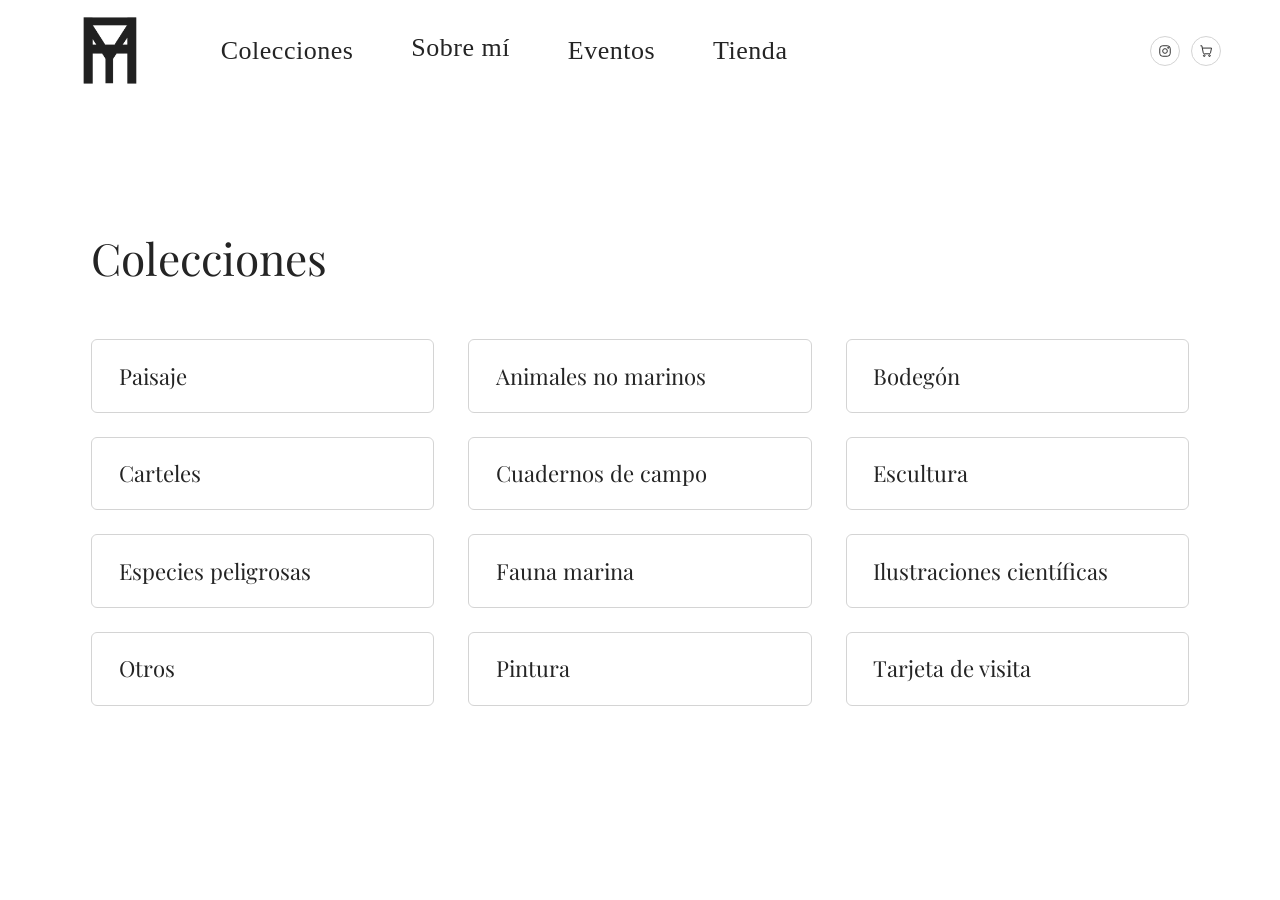
==== commit 838b1d5d: "Definicion de imagenes" ====
--- a/colecciones.html
+++ b/colecciones.html
@@ -1,229 +1,95 @@
-<!DOCTYPE html>
-<html lang="es">
-<head>
-<meta charset="UTF-8">
-<meta name="viewport" content="width=device-width, initial-scale=1.0">
-<title>yolanda_arte</title>
-<meta name="description" content="Colecciones de ilustración de Yolanda Ferrón.">
-<link rel="icon" type="image/png" href="ilustraciones/Página web/Logo Yolanda/logo sin fondo.png">
-<link rel="preconnect" href="https://fonts.googleapis.com">
-<link rel="preconnect" href="https://fonts.gstatic.com" crossorigin>
-<link href="https://fonts.googleapis.com/css2?family=Playfair+Display:wght@500;600;700&family=Cormorant+Garamond:wght@500;600;700&family=Work+Sans:wght@400;500;600&family=Dancing+Script:wght@600;700&family=Homemade+Apple&display=swap" rel="stylesheet">
-<link rel="stylesheet" href="style.css">
-</head>
-<body>
-
-  <!-- CABECERA: solo el logo, para no distraer del expositor -->
-  <header class="site-header gallery-header">
-    <div class="header-bottom-inner">
-      <a class="logo" href="index.html">
-        <img src="ilustraciones/Página web/Logo Yolanda/logo sin fondo.png" alt="Logo">
-      </a>
-    </div>
-  </header>
-
-  <!-- COLECCIONES: expositor de todas las obras -->
-  <main class="collections">
-    <div class="wrap">
-      <h1>Colecciones</h1>
-      <section class="gallery-group">
-        <h2>Paisaje</h2>
-        <div class="gallery-grid">
-          <div class="gallery-item" data-src="ilustraciones/Página web/Paisaje/1.jpg"><img src="ilustraciones/Página web/Paisaje/1.jpg" alt="Paisaje" loading="lazy"></div>
-          <div class="gallery-item" data-src="ilustraciones/Página web/Paisaje/2.jpg"><img src="ilustraciones/Página web/Paisaje/2.jpg" alt="Paisaje" loading="lazy"></div>
-          <div class="gallery-item" data-src="ilustraciones/Página web/Paisaje/3.jpg"><img src="ilustraciones/Página web/Paisaje/3.jpg" alt="Paisaje" loading="lazy"></div>
-          <div class="gallery-item" data-src="ilustraciones/Página web/Paisaje/cabo iglesia.jpg"><img src="ilustraciones/Página web/Paisaje/cabo iglesia.jpg" alt="Paisaje" loading="lazy"></div>
-          <div class="gallery-item" data-src="ilustraciones/Página web/Paisaje/pitas.jpg"><img src="ilustraciones/Página web/Paisaje/pitas.jpg" alt="Paisaje" loading="lazy"></div>
-        </div>
-      </section>
-      <section class="gallery-group">
-        <h2>Animales no marinos</h2>
-        <div class="gallery-grid">
-          <div class="gallery-item" data-src="ilustraciones/Página web/animales NO marinos/Araña.jpg"><img src="ilustraciones/Página web/animales NO marinos/Araña.jpg" alt="Animales no marinos" loading="lazy"></div>
-          <div class="gallery-item" data-src="ilustraciones/Página web/animales NO marinos/Buceros bicornis_ Yolanda Ferrón.jpg"><img src="ilustraciones/Página web/animales NO marinos/Buceros bicornis_ Yolanda Ferrón.jpg" alt="Animales no marinos" loading="lazy"></div>
-          <div class="gallery-item" data-src="ilustraciones/Página web/animales NO marinos/IMG_0641.PNG"><img src="ilustraciones/Página web/animales NO marinos/IMG_0641.PNG" alt="Animales no marinos" loading="lazy"></div>
-          <div class="gallery-item" data-src="ilustraciones/Página web/animales NO marinos/IMG_0646.PNG"><img src="ilustraciones/Página web/animales NO marinos/IMG_0646.PNG" alt="Animales no marinos" loading="lazy"></div>
-          <div class="gallery-item" data-src="ilustraciones/Página web/animales NO marinos/IMG_1901.JPG"><img src="ilustraciones/Página web/animales NO marinos/IMG_1901.JPG" alt="Animales no marinos" loading="lazy"></div>
-          <div class="gallery-item" data-src="ilustraciones/Página web/animales NO marinos/IMG_1903.JPG"><img src="ilustraciones/Página web/animales NO marinos/IMG_1903.JPG" alt="Animales no marinos" loading="lazy"></div>
-          <div class="gallery-item" data-src="ilustraciones/Página web/animales NO marinos/Iguana_Yolanda Ferrón.jpg"><img src="ilustraciones/Página web/animales NO marinos/Iguana_Yolanda Ferrón.jpg" alt="Animales no marinos" loading="lazy"></div>
-          <div class="gallery-item" data-src="ilustraciones/Página web/animales NO marinos/flamenco.jpg"><img src="ilustraciones/Página web/animales NO marinos/flamenco.jpg" alt="Animales no marinos" loading="lazy"></div>
-          <div class="gallery-item" data-src="ilustraciones/Página web/animales NO marinos/flecha.jpg"><img src="ilustraciones/Página web/animales NO marinos/flecha.jpg" alt="Animales no marinos" loading="lazy"></div>
-          <div class="gallery-item" data-src="ilustraciones/Página web/animales NO marinos/garra.jpg"><img src="ilustraciones/Página web/animales NO marinos/garra.jpg" alt="Animales no marinos" loading="lazy"></div>
-          <div class="gallery-item" data-src="ilustraciones/Página web/animales NO marinos/huevo.jpg"><img src="ilustraciones/Página web/animales NO marinos/huevo.jpg" alt="Animales no marinos" loading="lazy"></div>
-          <div class="gallery-item" data-src="ilustraciones/Página web/animales NO marinos/iguana.jpg"><img src="ilustraciones/Página web/animales NO marinos/iguana.jpg" alt="Animales no marinos" loading="lazy"></div>
-          <div class="gallery-item" data-src="ilustraciones/Página web/animales NO marinos/liberula.jpg"><img src="ilustraciones/Página web/animales NO marinos/liberula.jpg" alt="Animales no marinos" loading="lazy"></div>
-          <div class="gallery-item" data-src="ilustraciones/Página web/animales NO marinos/pa.jpg"><img src="ilustraciones/Página web/animales NO marinos/pa.jpg" alt="Animales no marinos" loading="lazy"></div>
-          <div class="gallery-item" data-src="ilustraciones/Página web/animales NO marinos/pato.jpg"><img src="ilustraciones/Página web/animales NO marinos/pato.jpg" alt="Animales no marinos" loading="lazy"></div>
-        </div>
-      </section>
-      <section class="gallery-group">
-        <h2>Bodegón</h2>
-        <div class="gallery-grid">
-          <div class="gallery-item" data-src="ilustraciones/Página web/bodeg/bode.jpg"><img src="ilustraciones/Página web/bodeg/bode.jpg" alt="Bodegón" loading="lazy"></div>
-          <div class="gallery-item" data-src="ilustraciones/Página web/bodeg/bodegon -.jpg"><img src="ilustraciones/Página web/bodeg/bodegon -.jpg" alt="Bodegón" loading="lazy"></div>
-          <div class="gallery-item" data-src="ilustraciones/Página web/bodeg/bodegon azul.jpg"><img src="ilustraciones/Página web/bodeg/bodegon azul.jpg" alt="Bodegón" loading="lazy"></div>
-          <div class="gallery-item" data-src="ilustraciones/Página web/bodeg/bodegon cm.jpg"><img src="ilustraciones/Página web/bodeg/bodegon cm.jpg" alt="Bodegón" loading="lazy"></div>
-          <div class="gallery-item" data-src="ilustraciones/Página web/bodeg/bodegon naranja.jpg"><img src="ilustraciones/Página web/bodeg/bodegon naranja.jpg" alt="Bodegón" loading="lazy"></div>
-          <div class="gallery-item" data-src="ilustraciones/Página web/bodeg/bodegon.jpg"><img src="ilustraciones/Página web/bodeg/bodegon.jpg" alt="Bodegón" loading="lazy"></div>
-        </div>
-      </section>
-      <section class="gallery-group">
-        <h2>Carteles</h2>
-        <div class="gallery-grid">
-          <div class="gallery-item" data-src="ilustraciones/Página web/carteles/IMG_2657.JPG"><img src="ilustraciones/Página web/carteles/IMG_2657.JPG" alt="Carteles" loading="lazy"></div>
-          <div class="gallery-item" data-src="ilustraciones/Página web/carteles/IMG_2706.JPG"><img src="ilustraciones/Página web/carteles/IMG_2706.JPG" alt="Carteles" loading="lazy"></div>
-          <div class="gallery-item" data-src="ilustraciones/Página web/carteles/IMG_2730.JPG"><img src="ilustraciones/Página web/carteles/IMG_2730.JPG" alt="Carteles" loading="lazy"></div>
-        </div>
-      </section>
-      <section class="gallery-group">
-        <h2>Cuadernos de campo</h2>
-        <div class="gallery-grid">
-          <div class="gallery-item" data-src="ilustraciones/Página web/cuadernos de campo/conchas sket.jpg"><img src="ilustraciones/Página web/cuadernos de campo/conchas sket.jpg" alt="Cuadernos de campo" loading="lazy"></div>
-          <div class="gallery-item" data-src="ilustraciones/Página web/cuadernos de campo/f16c4015-44f7-4baa-9689-155f149857c5.jpg"><img src="ilustraciones/Página web/cuadernos de campo/f16c4015-44f7-4baa-9689-155f149857c5.jpg" alt="Cuadernos de campo" loading="lazy"></div>
-          <div class="gallery-item" data-src="ilustraciones/Página web/cuadernos de campo/peces sket.jpg"><img src="ilustraciones/Página web/cuadernos de campo/peces sket.jpg" alt="Cuadernos de campo" loading="lazy"></div>
-        </div>
-      </section>
-      <section class="gallery-group">
-        <h2>Escultura</h2>
-        <div class="gallery-grid">
-          <div class="gallery-item" data-src="ilustraciones/Página web/escultura/WhatsApp Image 2022-07-23 at 2.35.36 PM (1).jpeg"><img src="ilustraciones/Página web/escultura/WhatsApp Image 2022-07-23 at 2.35.36 PM (1).jpeg" alt="Escultura" loading="lazy"></div>
-          <div class="gallery-item" data-src="ilustraciones/Página web/escultura/pulpo.jpg"><img src="ilustraciones/Página web/escultura/pulpo.jpg" alt="Escultura" loading="lazy"></div>
-        </div>
-      </section>
-      <section class="gallery-group">
-        <h2>Especies peligrosas</h2>
-        <div class="gallery-grid">
-          <div class="gallery-item" data-src="ilustraciones/Página web/especies peligrosas/4ad8f8d5-83b3-4896-a747-e8d417cc89ec.jpg"><img src="ilustraciones/Página web/especies peligrosas/4ad8f8d5-83b3-4896-a747-e8d417cc89ec.jpg" alt="Especies peligrosas" loading="lazy"></div>
-          <div class="gallery-item" data-src="ilustraciones/Página web/especies peligrosas/anemona.jpg"><img src="ilustraciones/Página web/especies peligrosas/anemona.jpg" alt="Especies peligrosas" loading="lazy"></div>
-          <div class="gallery-item" data-src="ilustraciones/Página web/especies peligrosas/araña negra.jpg"><img src="ilustraciones/Página web/especies peligrosas/araña negra.jpg" alt="Especies peligrosas" loading="lazy"></div>
-          <div class="gallery-item" data-src="ilustraciones/Página web/especies peligrosas/araña.jpg"><img src="ilustraciones/Página web/especies peligrosas/araña.jpg" alt="Especies peligrosas" loading="lazy"></div>
-          <div class="gallery-item" data-src="ilustraciones/Página web/especies peligrosas/barracuda.jpg"><img src="ilustraciones/Página web/especies peligrosas/barracuda.jpg" alt="Especies peligrosas" loading="lazy"></div>
-          <div class="gallery-item" data-src="ilustraciones/Página web/especies peligrosas/cabracho.jpg"><img src="ilustraciones/Página web/especies peligrosas/cabracho.jpg" alt="Especies peligrosas" loading="lazy"></div>
-          <div class="gallery-item" data-src="ilustraciones/Página web/especies peligrosas/carabela.jpg"><img src="ilustraciones/Página web/especies peligrosas/carabela.jpg" alt="Especies peligrosas" loading="lazy"></div>
-          <div class="gallery-item" data-src="ilustraciones/Página web/especies peligrosas/erizo.jpg"><img src="ilustraciones/Página web/especies peligrosas/erizo.jpg" alt="Especies peligrosas" loading="lazy"></div>
-          <div class="gallery-item" data-src="ilustraciones/Página web/especies peligrosas/ermitaño.jpg"><img src="ilustraciones/Página web/especies peligrosas/ermitaño.jpg" alt="Especies peligrosas" loading="lazy"></div>
-          <div class="gallery-item" data-src="ilustraciones/Página web/especies peligrosas/escorpion w.jpg"><img src="ilustraciones/Página web/especies peligrosas/escorpion w.jpg" alt="Especies peligrosas" loading="lazy"></div>
-          <div class="gallery-item" data-src="ilustraciones/Página web/especies peligrosas/escorpion.jpg"><img src="ilustraciones/Página web/especies peligrosas/escorpion.jpg" alt="Especies peligrosas" loading="lazy"></div>
-          <div class="gallery-item" data-src="ilustraciones/Página web/especies peligrosas/manta.jpg"><img src="ilustraciones/Página web/especies peligrosas/manta.jpg" alt="Especies peligrosas" loading="lazy"></div>
-          <div class="gallery-item" data-src="ilustraciones/Página web/especies peligrosas/martillo.jpg"><img src="ilustraciones/Página web/especies peligrosas/martillo.jpg" alt="Especies peligrosas" loading="lazy"></div>
-          <div class="gallery-item" data-src="ilustraciones/Página web/especies peligrosas/mielga.jpg"><img src="ilustraciones/Página web/especies peligrosas/mielga.jpg" alt="Especies peligrosas" loading="lazy"></div>
-          <div class="gallery-item" data-src="ilustraciones/Página web/especies peligrosas/morena.jpg"><img src="ilustraciones/Página web/especies peligrosas/morena.jpg" alt="Especies peligrosas" loading="lazy"></div>
-          <div class="gallery-item" data-src="ilustraciones/Página web/especies peligrosas/pez león.jpg"><img src="ilustraciones/Página web/especies peligrosas/pez león.jpg" alt="Especies peligrosas" loading="lazy"></div>
-          <div class="gallery-item" data-src="ilustraciones/Página web/especies peligrosas/pez piedra.jpg"><img src="ilustraciones/Página web/especies peligrosas/pez piedra.jpg" alt="Especies peligrosas" loading="lazy"></div>
-          <div class="gallery-item" data-src="ilustraciones/Página web/especies peligrosas/tembladera.jpg"><img src="ilustraciones/Página web/especies peligrosas/tembladera.jpg" alt="Especies peligrosas" loading="lazy"></div>
-          <div class="gallery-item" data-src="ilustraciones/Página web/especies peligrosas/tiburón blanco.jpg"><img src="ilustraciones/Página web/especies peligrosas/tiburón blanco.jpg" alt="Especies peligrosas" loading="lazy"></div>
-          <div class="gallery-item" data-src="ilustraciones/Página web/especies peligrosas/tintorera.jpg"><img src="ilustraciones/Página web/especies peligrosas/tintorera.jpg" alt="Especies peligrosas" loading="lazy"></div>
-          <div class="gallery-item" data-src="ilustraciones/Página web/especies peligrosas/tomates.jpg"><img src="ilustraciones/Página web/especies peligrosas/tomates.jpg" alt="Especies peligrosas" loading="lazy"></div>
-          <div class="gallery-item" data-src="ilustraciones/Página web/especies peligrosas/toro.jpg"><img src="ilustraciones/Página web/especies peligrosas/toro.jpg" alt="Especies peligrosas" loading="lazy"></div>
-        </div>
-      </section>
-      <section class="gallery-group">
-        <h2>Fauna marina</h2>
-        <div class="gallery-grid">
-          <div class="gallery-item" data-src="ilustraciones/Página web/fauna marina/Amonite_Yolanda Ferron.jpg"><img src="ilustraciones/Página web/fauna marina/Amonite_Yolanda Ferron.jpg" alt="Fauna marina" loading="lazy"></div>
-          <div class="gallery-item" data-src="ilustraciones/Página web/fauna marina/Gamba_Yolanda Ferrón.jpg"><img src="ilustraciones/Página web/fauna marina/Gamba_Yolanda Ferrón.jpg" alt="Fauna marina" loading="lazy"></div>
-          <div class="gallery-item" data-src="ilustraciones/Página web/fauna marina/IMG_1904.JPG"><img src="ilustraciones/Página web/fauna marina/IMG_1904.JPG" alt="Fauna marina" loading="lazy"></div>
-          <div class="gallery-item" data-src="ilustraciones/Página web/fauna marina/IMG_2863.JPG"><img src="ilustraciones/Página web/fauna marina/IMG_2863.JPG" alt="Fauna marina" loading="lazy"></div>
-          <div class="gallery-item" data-src="ilustraciones/Página web/fauna marina/IMG_2864.JPG"><img src="ilustraciones/Página web/fauna marina/IMG_2864.JPG" alt="Fauna marina" loading="lazy"></div>
-          <div class="gallery-item" data-src="ilustraciones/Página web/fauna marina/IMG_3485.JPG"><img src="ilustraciones/Página web/fauna marina/IMG_3485.JPG" alt="Fauna marina" loading="lazy"></div>
-          <div class="gallery-item" data-src="ilustraciones/Página web/fauna marina/Nudibranquio_Yolanda Ferrón.jpg"><img src="ilustraciones/Página web/fauna marina/Nudibranquio_Yolanda Ferrón.jpg" alt="Fauna marina" loading="lazy"></div>
-          <div class="gallery-item" data-src="ilustraciones/Página web/fauna marina/Rascacio_Yolanda Ferron.png"><img src="ilustraciones/Página web/fauna marina/Rascacio_Yolanda Ferron.png" alt="Fauna marina" loading="lazy"></div>
-          <div class="gallery-item" data-src="ilustraciones/Página web/fauna marina/Tortuga Boba_Yolanda Ferrón.jpg"><img src="ilustraciones/Página web/fauna marina/Tortuga Boba_Yolanda Ferrón.jpg" alt="Fauna marina" loading="lazy"></div>
-          <div class="gallery-item" data-src="ilustraciones/Página web/fauna marina/amonite.jpg"><img src="ilustraciones/Página web/fauna marina/amonite.jpg" alt="Fauna marina" loading="lazy"></div>
-          <div class="gallery-item" data-src="ilustraciones/Página web/fauna marina/farol.JPG"><img src="ilustraciones/Página web/fauna marina/farol.JPG" alt="Fauna marina" loading="lazy"></div>
-          <div class="gallery-item" data-src="ilustraciones/Página web/fauna marina/final rascarcio.png"><img src="ilustraciones/Página web/fauna marina/final rascarcio.png" alt="Fauna marina" loading="lazy"></div>
-          <div class="gallery-item" data-src="ilustraciones/Página web/fauna marina/kk.jpg"><img src="ilustraciones/Página web/fauna marina/kk.jpg" alt="Fauna marina" loading="lazy"></div>
-          <div class="gallery-item" data-src="ilustraciones/Página web/fauna marina/medusa.jpg"><img src="ilustraciones/Página web/fauna marina/medusa.jpg" alt="Fauna marina" loading="lazy"></div>
-          <div class="gallery-item" data-src="ilustraciones/Página web/fauna marina/medusaa.jpg"><img src="ilustraciones/Página web/fauna marina/medusaa.jpg" alt="Fauna marina" loading="lazy"></div>
-          <div class="gallery-item" data-src="ilustraciones/Página web/fauna marina/mudibranqui.jpg"><img src="ilustraciones/Página web/fauna marina/mudibranqui.jpg" alt="Fauna marina" loading="lazy"></div>
-          <div class="gallery-item" data-src="ilustraciones/Página web/fauna marina/pulpo_color_.jpg"><img src="ilustraciones/Página web/fauna marina/pulpo_color_.jpg" alt="Fauna marina" loading="lazy"></div>
-          <div class="gallery-item" data-src="ilustraciones/Página web/fauna marina/raspa pez.jpg"><img src="ilustraciones/Página web/fauna marina/raspa pez.jpg" alt="Fauna marina" loading="lazy"></div>
-          <div class="gallery-item" data-src="ilustraciones/Página web/fauna marina/thumbnail_SAVE_20220712_091415.jpg"><img src="ilustraciones/Página web/fauna marina/thumbnail_SAVE_20220712_091415.jpg" alt="Fauna marina" loading="lazy"></div>
-          <div class="gallery-item" data-src="ilustraciones/Página web/fauna marina/tortuga boba.jpg"><img src="ilustraciones/Página web/fauna marina/tortuga boba.jpg" alt="Fauna marina" loading="lazy"></div>
-          <div class="gallery-item" data-src="ilustraciones/Página web/fauna marina/tortuga galapagos.jpg"><img src="ilustraciones/Página web/fauna marina/tortuga galapagos.jpg" alt="Fauna marina" loading="lazy"></div>
-        </div>
-      </section>
-      <section class="gallery-group">
-        <h2>Ilustraciones científicas</h2>
-        <div class="gallery-grid">
-          <div class="gallery-item" data-src="ilustraciones/Página web/ilustraciones cientificas/1_JPG.jpeg"><img src="ilustraciones/Página web/ilustraciones cientificas/1_JPG.jpeg" alt="Ilustraciones científicas" loading="lazy"></div>
-          <div class="gallery-item" data-src="ilustraciones/Página web/ilustraciones cientificas/Emiliania_Yolanda Ferrón.jpg"><img src="ilustraciones/Página web/ilustraciones cientificas/Emiliania_Yolanda Ferrón.jpg" alt="Ilustraciones científicas" loading="lazy"></div>
-          <div class="gallery-item" data-src="ilustraciones/Página web/ilustraciones cientificas/IMG_1166.PNG"><img src="ilustraciones/Página web/ilustraciones cientificas/IMG_1166.PNG" alt="Ilustraciones científicas" loading="lazy"></div>
-          <div class="gallery-item" data-src="ilustraciones/Página web/ilustraciones cientificas/IMG_1167.PNG"><img src="ilustraciones/Página web/ilustraciones cientificas/IMG_1167.PNG" alt="Ilustraciones científicas" loading="lazy"></div>
-          <div class="gallery-item" data-src="ilustraciones/Página web/ilustraciones cientificas/IMG_1168.PNG"><img src="ilustraciones/Página web/ilustraciones cientificas/IMG_1168.PNG" alt="Ilustraciones científicas" loading="lazy"></div>
-          <div class="gallery-item" data-src="ilustraciones/Página web/ilustraciones cientificas/IMG_1169.PNG"><img src="ilustraciones/Página web/ilustraciones cientificas/IMG_1169.PNG" alt="Ilustraciones científicas" loading="lazy"></div>
-          <div class="gallery-item" data-src="ilustraciones/Página web/ilustraciones cientificas/IMG_2839.JPG"><img src="ilustraciones/Página web/ilustraciones cientificas/IMG_2839.JPG" alt="Ilustraciones científicas" loading="lazy"></div>
-          <div class="gallery-item" data-src="ilustraciones/Página web/ilustraciones cientificas/Zostera marina_2_Yolanda Ferron Horcas.JPG"><img src="ilustraciones/Página web/ilustraciones cientificas/Zostera marina_2_Yolanda Ferron Horcas.JPG" alt="Ilustraciones científicas" loading="lazy"></div>
-          <div class="gallery-item" data-src="ilustraciones/Página web/ilustraciones cientificas/Zostera marina_Yolanda Ferron Horcas.JPG"><img src="ilustraciones/Página web/ilustraciones cientificas/Zostera marina_Yolanda Ferron Horcas.JPG" alt="Ilustraciones científicas" loading="lazy"></div>
-        </div>
-      </section>
-      <section class="gallery-group">
-        <h2>Otros</h2>
-        <div class="gallery-grid">
-          <div class="gallery-item" data-src="ilustraciones/Página web/otros/IMG_0635.PNG"><img src="ilustraciones/Página web/otros/IMG_0635.PNG" alt="Otros" loading="lazy"></div>
-          <div class="gallery-item" data-src="ilustraciones/Página web/otros/IMG_0706.PNG"><img src="ilustraciones/Página web/otros/IMG_0706.PNG" alt="Otros" loading="lazy"></div>
-          <div class="gallery-item" data-src="ilustraciones/Página web/otros/IMG_0763.jpg"><img src="ilustraciones/Página web/otros/IMG_0763.jpg" alt="Otros" loading="lazy"></div>
-          <div class="gallery-item" data-src="ilustraciones/Página web/otros/IMG_0769.PNG"><img src="ilustraciones/Página web/otros/IMG_0769.PNG" alt="Otros" loading="lazy"></div>
-          <div class="gallery-item" data-src="ilustraciones/Página web/otros/kj.png"><img src="ilustraciones/Página web/otros/kj.png" alt="Otros" loading="lazy"></div>
-          <div class="gallery-item" data-src="ilustraciones/Página web/otros/ñl.png"><img src="ilustraciones/Página web/otros/ñl.png" alt="Otros" loading="lazy"></div>
-        </div>
-      </section>
-      <section class="gallery-group">
-        <h2>Pintura</h2>
-        <div class="gallery-grid">
-          <div class="gallery-item" data-src="ilustraciones/Página web/pintura/4.jpg"><img src="ilustraciones/Página web/pintura/4.jpg" alt="Pintura" loading="lazy"></div>
-          <div class="gallery-item" data-src="ilustraciones/Página web/pintura/5.jpg"><img src="ilustraciones/Página web/pintura/5.jpg" alt="Pintura" loading="lazy"></div>
-          <div class="gallery-item" data-src="ilustraciones/Página web/pintura/6.jpg"><img src="ilustraciones/Página web/pintura/6.jpg" alt="Pintura" loading="lazy"></div>
-          <div class="gallery-item" data-src="ilustraciones/Página web/pintura/7.jpg"><img src="ilustraciones/Página web/pintura/7.jpg" alt="Pintura" loading="lazy"></div>
-        </div>
-      </section>
-      <section class="gallery-group">
-        <h2>Tarjeta de visita</h2>
-        <div class="gallery-grid">
-          <div class="gallery-item" data-src="ilustraciones/Página web/tarjeta visita/1000272095_da65266ea45e1a1eca62cc684cea600b-23_3_2026, 23_16_10.jpg"><img src="ilustraciones/Página web/tarjeta visita/1000272095_da65266ea45e1a1eca62cc684cea600b-23_3_2026, 23_16_10.jpg" alt="Tarjeta de visita" loading="lazy"></div>
-          <div class="gallery-item" data-src="ilustraciones/Página web/tarjeta visita/1000272096_215e568d006acf40a16e4d6e475ffe94-23_3_2026, 23_18_58.jpg"><img src="ilustraciones/Página web/tarjeta visita/1000272096_215e568d006acf40a16e4d6e475ffe94-23_3_2026, 23_18_58.jpg" alt="Tarjeta de visita" loading="lazy"></div>
-        </div>
-      </section>
-    </div>
-  </main>
-
-  <!-- VISOR A PANTALLA COMPLETA -->
-  <div class="lightbox" id="lightbox">
-    <div class="lightbox-backdrop" id="lightboxBackdrop"></div>
-    <button class="lightbox-close" id="lightboxClose" aria-label="Cerrar">✕</button>
-    <img class="lightbox-img" id="lightboxImg" src="" alt="">
-  </div>
-
-<script>
-  const lightbox = document.getElementById('lightbox');
-  const lightboxImg = document.getElementById('lightboxImg');
-  const lightboxBackdrop = document.getElementById('lightboxBackdrop');
-  const lightboxClose = document.getElementById('lightboxClose');
-
-  function openLightbox(src, alt) {
-    lightboxImg.src = src;
-    lightboxImg.alt = alt || '';
-    lightbox.classList.add('is-open');
-    document.body.classList.add('lightbox-open');
-  }
-  function closeLightbox() {
-    lightbox.classList.remove('is-open');
-    document.body.classList.remove('lightbox-open');
-    lightboxImg.src = '';
-  }
-
-  document.querySelectorAll('.gallery-item').forEach((item) => {
-    item.addEventListener('click', () => {
-      const img = item.querySelector('img');
-      openLightbox(item.dataset.src, img ? img.alt : '');
-    });
-  });
-  lightboxBackdrop.addEventListener('click', closeLightbox);
-  lightboxClose.addEventListener('click', closeLightbox);
-  document.addEventListener('keydown', (e) => {
-    if (e.key === 'Escape') closeLightbox();
-  });
-</script>
-
-</body>
-</html>
+<!DOCTYPE html>
+<html lang="es">
+<head>
+<meta charset="UTF-8">
+<meta name="viewport" content="width=device-width, initial-scale=1.0">
+<title>Colecciones — Yolanda Ferrón</title>
+<meta name="description" content="Colecciones de ilustración de Yolanda Ferrón.">
+<link rel="preconnect" href="https://fonts.googleapis.com">
+<link rel="preconnect" href="https://fonts.gstatic.com" crossorigin>
+<link href="https://fonts.googleapis.com/css2?family=Playfair+Display:wght@500;600;700&family=Cormorant+Garamond:wght@500;600;700&family=Work+Sans:wght@400;500;600&family=Dancing+Script:wght@600;700&family=Homemade+Apple&display=swap" rel="stylesheet">
+<link rel="stylesheet" href="style.css">
+<link rel="icon" type="image/png" href="ilustraciones/Página web/Logo Yolanda/logo sin fondo.png">
+</head>
+<body>
+
+  <!-- CABECERA -->
+  <header class="site-header">
+    <div class="header-bottom-inner">
+      <button class="mobile-menu-toggle" id="menuToggle" aria-label="Abrir menú" aria-expanded="false">
+        <span></span><span></span><span></span>
+      </button>
+
+      <a class="logo" href="index.html">
+        <img src="ilustraciones/Página web/Logo Yolanda/logo sin fondo.png" alt="Logo">
+      </a>
+
+      <nav class="main-nav header-nav" id="mainNav">
+        <ul>
+          <li class="has-dropdown">
+            <a href="colecciones.html">Colecciones</a>
+            <ul class="dropdown">
+              <li><a href="colecciones.html">Paisaje</a></li>
+              <li><a href="colecciones.html">Animales no marinos</a></li>
+              <li><a href="colecciones.html">Bodegón</a></li>
+              <li><a href="colecciones.html">Carteles</a></li>
+              <li><a href="colecciones.html">Cuadernos de campo</a></li>
+              <li><a href="colecciones.html">Escultura</a></li>
+              <li><a href="colecciones.html">Especies peligrosas</a></li>
+              <li><a href="colecciones.html">Fauna marina</a></li>
+              <li><a href="colecciones.html">Ilustraciones científicas</a></li>
+              <li><a href="colecciones.html">Otros</a></li>
+              <li><a href="colecciones.html">Pintura</a></li>
+              <li><a href="colecciones.html">Tarjeta de visita</a></li>
+            </ul>
+          </li>
+          <li><a class="nav-cta" href="sobre-mi.html">Sobre mí</a></li>
+          <li><a href="#">Eventos</a></li>
+          <li><a href="tienda.html">Tienda</a></li>
+        </ul>
+      </nav>
+
+      <div class="header-social">
+        <a href="#" target="_blank" rel="noopener" aria-label="Instagram">
+          <svg viewBox="0 0 24 24" fill="none" stroke="currentColor" stroke-width="1.6"><rect x="3" y="3" width="18" height="18" rx="5"/><circle cx="12" cy="12" r="4"/><circle cx="17.5" cy="6.5" r="1"/></svg>
+        </a>
+        <a href="/cart" aria-label="Carrito de compra">
+          <svg viewBox="0 0 24 24" fill="none" stroke="currentColor" stroke-width="1.6"><circle cx="9" cy="20" r="1.4"/><circle cx="18" cy="20" r="1.4"/><path d="M2.5 3h2.4l2.4 12.2a2 2 0 0 0 2 1.6h8.4a2 2 0 0 0 2-1.6L21.5 7H6"/></svg>
+        </a>
+      </div>
+    </div>
+  </header>
+
+  <!-- COLECCIONES -->
+  <main class="collections">
+    <div class="wrap">
+      <h1>Colecciones</h1>
+      <ul class="collections-list">
+        <li>Paisaje</li>
+        <li>Animales no marinos</li>
+        <li>Bodegón</li>
+        <li>Carteles</li>
+        <li>Cuadernos de campo</li>
+        <li>Escultura</li>
+        <li>Especies peligrosas</li>
+        <li>Fauna marina</li>
+        <li>Ilustraciones científicas</li>
+        <li>Otros</li>
+        <li>Pintura</li>
+        <li>Tarjeta de visita</li>
+      </ul>
+    </div>
+  </main>
+
+<script>
+  const menuToggle = document.getElementById('menuToggle');
+  const mainNav = document.getElementById('mainNav');
+  menuToggle.addEventListener('click', () => {
+    const isOpen = mainNav.classList.toggle('open');
+    menuToggle.classList.toggle('open', isOpen);
+    menuToggle.setAttribute('aria-expanded', isOpen);
+  });
+</script>
+
+</body>
+</html>
--- a/style.css
+++ b/style.css
@@ -1,531 +1,359 @@
-:root{
-    --ink:#242424;
-    --muted:#6b6b6b;
-    --line:#d4d4d4;
-    --paper:#ffffff;
-    --accent:#3a3a3a;
-    --accent-hover:#e0e0e0;
-    --heading-font:'Playfair Display', serif;
-    --nav-font:'Homemade Apple', cursive;
-    --body-font:'Work Sans', sans-serif;
-  }
-  *{box-sizing:border-box;}
-  html{scroll-behavior:smooth;}
-  body{
-    margin:0;background:var(--paper);color:var(--ink);
-    font-family:var(--body-font);font-size:17px;line-height:1.65;
-  }
-  body.no-scroll{
-    position:relative;height:100vh;overflow:hidden;
-  }
-  body.no-scroll .site-header{
-    position:absolute;top:0;left:0;right:0;z-index:10;background:transparent;
-  }
-  body.no-scroll .hero-stack{height:100vh;}
-
-  /* portada de una sola página: cabecera a la izquierda de la imagen, resto con scroll normal */
-  body.home-page{position:relative;}
-  body.home-page .site-header{
-    position:absolute;top:0;left:0;right:auto;bottom:auto;
-    width:260px;height:100vh;z-index:10;
-    background:#111;
-    box-shadow:2px 0 14px rgba(0,0,0,.15);
-    transition:width .4s ease;
-  }
-  body.home-page .header-bottom-inner{
-    flex-direction:column;align-items:center;justify-content:space-between;
-    height:100%;padding:3.5em 1.6em;text-align:center;
-  }
-  body.home-page .header-nav{margin-left:0;width:100%;}
-  body.home-page .header-nav a{
-    font-family:var(--nav-font);font-weight:700;
-    -webkit-text-stroke:.6px currentColor;
-    font-size:24px;color:#f4efe4;
-  }
-  body.home-page .header-nav a:hover{color:#d8cdb8;}
-  body.home-page .header-nav ul{flex-direction:column;align-items:center;gap:2.4em;}
-  body.home-page .header-social{margin-left:0;margin-top:0;justify-content:center;width:100%;}
-  @media(min-width:761px){
-    body.home-page .logo{cursor:pointer;flex:none;}
-    body.home-page .logo img{filter:invert(1);}
-    body.home-page .header-social a{color:#f4efe4;border-color:rgba(244,239,228,.55);}
-    body.home-page .header-social a:hover{background:rgba(244,239,228,.18);}
-    /* el menú entero (fondo, texto y redes) se retrae/extiende al pinchar el logo */
-    body.home-page .header-nav,
-    body.home-page .header-social{
-      overflow:hidden;max-height:600px;opacity:1;
-      transition:max-height .35s ease,opacity .3s ease;
-    }
-    body.home-page.menu-collapsed .site-header{width:96px;}
-    body.home-page.menu-collapsed .hero-stack{margin-left:96px;}
-    body.home-page.menu-collapsed .header-nav,
-    body.home-page.menu-collapsed .header-social{
-      max-height:0;opacity:0;pointer-events:none;
-    }
-  }
-  body.home-page .hero-stack{margin-left:260px;transition:margin-left .4s ease;}
-  @media(max-width:760px){
-    body.home-page .site-header{
-      position:absolute;top:0;left:0;right:0;width:auto;height:auto;
-      background:transparent;box-shadow:none;
-    }
-    body.home-page .header-bottom-inner{
-      flex-direction:row;justify-content:flex-start;height:auto;
-      padding:.5em .6em;text-align:left;
-    }
-    body.home-page .header-nav ul{flex-direction:column;}
-    body.home-page .header-social{margin-top:0;margin-left:auto;}
-    body.home-page .hero-stack{margin-left:0;}
-  }
-  a{color:var(--ink);text-decoration:none;}
-  img{display:block;max-width:100%;}
-  h1,h2,h3,h4{font-family:var(--heading-font);font-weight:400;margin:0 0 .5em;}
-  .wrap{max-width:1200px;margin:0 auto;padding:0 3em;}
-  @media(max-width:760px){ .wrap{padding:0 1.2em;} }
-
-  /* placeholder de imagen: sustituye por tu propia foto/ilustración */
-  .img-placeholder{
-    background:repeating-linear-gradient(135deg,#eceff3,#eceff3 12px,#e2e8f0 12px,#e2e8f0 24px);
-    display:flex;align-items:center;justify-content:center;
-    color:#64748b;font-size:13px;font-family:var(--body-font);
-    text-align:center;padding:1em;
-  }
-
-  /* ---------- Cabecera ---------- */
-  .header-bottom-inner{
-    display:flex;align-items:center;gap:2em;
-    padding:.5em 3.5em;
-  }
-  @media(max-width:760px){ .header-bottom-inner{padding:.5em .6em;} }
-
-  .logo{display:block;}
-  .logo .img-placeholder{width:100px;aspect-ratio:1880/790;font-size:9px;}
-  .logo img{width:100px;height:auto;display:block;}
-
-  .main-nav{flex:1;display:flex;justify-content:center;}
-  .main-nav ul{display:flex;gap:5.5em;list-style:none;margin:0;padding:0;}
-  .main-nav a{
-    font-family:var(--nav-font);font-weight:400;font-size:26px;
-    letter-spacing:.02em;
-  }
-  .main-nav a:hover{color:var(--muted);}
-
-  .nav-cta{
-    border:1px solid var(--ink);border-radius:999px;
-    padding:.15em .9em;line-height:1.4;
-    transition:background .2s ease,color .2s ease;
-  }
-  .nav-cta:hover{background:var(--ink);color:var(--paper);}
-
-  /* nav junto al logo, en la esquina superior, sin figura de botón */
-  .header-nav{flex:none;display:flex;justify-content:flex-start;margin-left:1.6em;}
-  .header-nav ul{gap:3.4em;}
-  .header-nav a{
-    font-size:26px;display:inline-block;
-    padding:0;border:none;background:none;backdrop-filter:none;
-  }
-  .header-nav a:hover{color:var(--muted);background:none;}
-  .header-nav .nav-cta{border:none;background:none;padding:0;}
-  .header-nav .nav-cta:hover{background:none;color:var(--muted);}
-
-  /* desplegable de Colecciones */
-  .has-dropdown{position:relative;}
-  .has-dropdown .dropdown{
-    position:absolute;top:100%;left:0;margin-top:.5em;
-    display:none;grid-template-columns:repeat(2,auto);gap:0 1.2em;
-    min-width:0;padding:.7em;list-style:none;
-    background:#000;border:1px solid #000;border-radius:8px;
-    box-shadow:0 10px 28px rgba(0,0,0,.35);z-index:20;
-  }
-  .has-dropdown:hover .dropdown,
-  .has-dropdown:focus-within .dropdown,
-  .has-dropdown.open .dropdown{display:grid;}
-  .dropdown a{
-    display:block;font-family:var(--body-font);font-size:14px;
-    letter-spacing:0;padding:.3em .5em;border-radius:4px;color:#fff;
-    white-space:nowrap;
-  }
-  .dropdown a:hover{background:rgba(255,255,255,.15);color:#fff;}
-
-  .header-social{display:flex;gap:.6em;margin-left:auto;}
-  .header-social a{
-    width:30px;height:30px;border-radius:50%;border:1px solid var(--line);
-    display:flex;align-items:center;justify-content:center;
-  }
-  .header-social a:hover{background:var(--accent-hover);}
-  .header-social svg{width:14px;height:14px;}
-
-  .mobile-menu-toggle{
-    display:none;flex-direction:column;justify-content:center;gap:5px;
-    width:32px;height:32px;background:none;border:none;cursor:pointer;padding:0;
-  }
-  .mobile-menu-toggle span{width:100%;height:2px;background:var(--ink);transition:transform .2s ease,opacity .2s ease;}
-  .mobile-menu-toggle.open span:nth-child(1){transform:translateY(7px) rotate(45deg);}
-  .mobile-menu-toggle.open span:nth-child(2){opacity:0;}
-  .mobile-menu-toggle.open span:nth-child(3){transform:translateY(-7px) rotate(-45deg);}
-
-  @media(max-width:760px){
-    .header-bottom-inner{flex-wrap:wrap;}
-    .mobile-menu-toggle{display:flex;order:1;}
-    .logo{order:2;}
-    .header-social{order:3;}
-    .main-nav{
-      order:4;width:100%;max-height:0;overflow:hidden;
-      transition:max-height .25s ease;
-    }
-    .main-nav.open{max-height:300px;}
-    .main-nav ul{flex-direction:column;gap:0;padding:1em 0 0;}
-    .main-nav a{display:block;padding:.6em 0;}
-  }
-
-  /* ---------- ilustraciones apiladas (primera pantalla) ---------- */
-  .hero-stack{
-    position:relative;overflow:hidden;
-    min-height:100vh;
-    display:flex;flex-direction:column;align-items:center;justify-content:center;
-    gap:.5em;padding:2em 0;
-  }
-  .hero-main{
-    position:relative;z-index:1;
-    width:100%;height:auto;
-    object-fit:cover;border-radius:0;
-    filter:grayscale(1) brightness(1.8) contrast(1.5);opacity:.3;
-  }
-  .hero-main--strong{
-    filter:grayscale(1) brightness(1) contrast(1.8);opacity:.45;
-  }
-  /* ilustración única: base en blanco/negro + parches de color solo en algunas algas */
-  .hero-photo{
-    position:absolute;inset:0;z-index:1;
-    overflow:hidden;
-  }
-  .hero-photo img{
-    position:absolute;inset:0;width:100%;height:100%;
-    object-fit:cover;display:block;
-  }
-  .hero-photo .hero-photo-main{
-    filter:none;opacity:1;
-    object-fit:contain;object-position:center;
-    padding:0;
-    background:#efe6d5 url('ilustraciones/pexels-jonathanborba-36299690.jpg') center/cover no-repeat;
-    transform:scaleX(1.22) scaleY(1.08) translateY(4%);
-  }
-
-  /* rótulo en la esquina superior de la ilustración de portada */
-  .hero-caption{
-    position:absolute;top:1.6em;right:5.5em;z-index:4;
-    font-family:'Rouge Script',cursive;font-weight:400;font-size:1.6rem;
-    letter-spacing:.02em;color:var(--ink);
-    background:transparent;padding:.2em .8em;border-radius:4px;
-  }
-  /* copyright, justo debajo del rótulo */
-  .hero-copyright{
-    position:absolute;top:4.6em;right:5.5em;z-index:4;
-    font-size:9px;color:#000;font-weight:600;margin:0;padding:0 .8em;
-  }
-  @media(max-width:760px){
-    .hero-caption{top:auto;bottom:2em;right:1em;left:1em;text-align:center;font-size:.85rem;}
-    .hero-copyright{top:auto;bottom:1em;right:1em;left:1em;text-align:center;padding:0;}
-  }
-
-  /* criaturas repartidas por el fondo, en 3 capas de profundidad */
-  .hero-creatures{
-    position:absolute;inset:0;z-index:2;pointer-events:none;
-  }
-  .hero-creature{
-    position:absolute;transform:translate(-50%,-50%);
-    height:auto;object-fit:contain;
-  }
-  .hero-creature[hidden]{display:none;}
-  .hero-creature--near{
-    width:clamp(160px,20vw,300px);opacity:1;
-    filter:drop-shadow(0 10px 18px rgba(0,0,0,.2));
-  }
-  .hero-creature--mid{
-    width:clamp(110px,14vw,220px);opacity:.78;
-    filter:drop-shadow(0 6px 12px rgba(0,0,0,.14));
-  }
-  .hero-creature--far{
-    width:clamp(70px,9vw,140px);opacity:.45;
-    filter:blur(.4px) drop-shadow(0 3px 8px rgba(0,0,0,.08));
-  }
-  /* se desvanece poco a poco hacia abajo, para no tapar el círculo/copyright que hay debajo */
-  .hero-creature--fade{
-    -webkit-mask-image:linear-gradient(to bottom, #000 35%, transparent 85%);
-    mask-image:linear-gradient(to bottom, #000 35%, transparent 85%);
-  }
-  @media(max-width:760px){
-    .hero-creature--near{width:clamp(120px,34vw,220px);}
-    .hero-creature--mid{width:clamp(90px,26vw,160px);}
-    .hero-creature--far{width:clamp(60px,18vw,110px);}
-  }
-
-  /* fondo completo, detrás de las ilustraciones principales */
-  .hero-bg{
-    position:absolute;inset:0;
-    z-index:0;width:100%;height:100%;
-    object-fit:cover;border-radius:0;
-    opacity:.35;filter:grayscale(1) brightness(1.8) contrast(1.5);
-  }
-
-  /* ---------- secciones de una sola página (index) ---------- */
-  .index-section{padding:5em 0;}
-
-  /* separador con línea a cada lado: ------ Mis trabajos ------ */
-  .section-divider{display:flex;align-items:center;gap:1.4em;margin:0 0 2.6em;}
-  .section-divider::before,.section-divider::after{content:"";flex:1;height:3px;background:#1c4d73;}
-  .section-divider span{
-    font-family:var(--nav-font);font-weight:700;font-size:2em;
-    -webkit-text-stroke:.6px currentColor;
-    white-space:nowrap;color:#1c4d73;
-  }
-
-  /* toda la sección "Mis trabajos" lleva a la página de colecciones */
-  .index-works{cursor:pointer;}
-
-  /* carrusel de obras, ventanas circulares */
-  .works-carousel{display:flex;align-items:center;gap:1.2em;}
-  .works-track{
-    display:flex;gap:1.8em;overflow-x:auto;scroll-snap-type:x mandatory;
-    padding:.5em .2em 1em;flex:1;scrollbar-width:none;
-  }
-  .works-track::-webkit-scrollbar{display:none;}
-  .works-item{
-    flex:none;width:220px;height:220px;border-radius:50%;overflow:hidden;
-    scroll-snap-align:center;box-shadow:0 8px 22px rgba(0,0,0,.16);
-  }
-  .works-item img{width:100%;height:100%;object-fit:cover;display:block;}
-  .works-arrow{
-    flex:none;width:44px;height:44px;border-radius:50%;
-    border:1px solid var(--line);background:var(--paper);color:var(--ink);
-    cursor:pointer;font-size:1.5em;line-height:1;
-    display:flex;align-items:center;justify-content:center;
-    transition:background .2s ease;
-  }
-  .works-arrow:hover{background:var(--accent-hover);}
-  @media(max-width:760px){
-    .section-divider span{font-size:1.4em;}
-    .works-item{width:150px;height:150px;}
-    .works-arrow{display:none;}
-  }
-
-  /* ---------- "sobre mí" embebido en el index, con margen blanco alrededor ---------- */
-  .index-sobremi-wrap{background:var(--paper);padding:3.5em 1em 3em;}
-  @media(max-width:760px){ .index-sobremi-wrap{padding:1.6em 1.2em 1.2em;} }
-  /* dentro del index la página no debe ocupar toda la ventana ni usar un fondo fijo a pantalla completa */
-  .about-split.about-split--embed{min-height:0;isolation:isolate;}
-  .about-split.about-split--embed::before{position:absolute;opacity:.22;background-size:380% 170%;}
-  .about-split--embed .about-header-row{gap:10em;}
-  .about-split--embed .about-intro{margin-left:1.5em;}
-  .about-split--embed .about-content{justify-content:flex-start;gap:1.4em;}
-  /* sin panel de imagen a la izquierda; el retrato pasa a la izquierda, cuadrado y más grande */
-  .about-split--embed .about-content{flex:1 1 100%;}
-  .about-split--embed .about-portrait{
-    order:-1;width:680px;height:680px;border-radius:50%;
-  }
-  .about-split--embed .about-portrait img{border-radius:50%;}
-  @media(max-width:1100px){
-    .about-split--embed .about-portrait{width:480px;height:480px;}
-  }
-  @media(max-width:760px){
-    .about-split--embed .about-portrait{width:100%;height:auto;aspect-ratio:1/1;margin:0 auto;}
-  }
-
-  /* ---------- sobre mí ---------- */
-  body.about-page{position:relative;min-height:100vh;}
-  body.about-page .site-header{position:absolute;top:0;left:0;right:0;z-index:10;background:transparent;}
-  .about-split{position:relative;display:flex;min-height:100vh;}
-  .about-split::before{
-    content:"";position:fixed;inset:0;z-index:-1;
-    background:url('ilustraciones/Página web/Paisaje/pitas.jpg') 85% center/105% no-repeat;
-    opacity:.16;
-  }
-  .about-bgpanel{flex:1 1 37%;position:relative;z-index:1;overflow:hidden;}
-  .about-bgpanel img{
-    position:absolute;inset:0;width:100%;height:100%;object-fit:cover;object-position:center 25%;display:block;
-  }
-  .about-content{
-    position:relative;z-index:1;font-size:90%;
-    flex:1 1 63%;padding:2.5em 3.5em 3.5em;
-    display:flex;flex-direction:column;justify-content:space-between;gap:.6em;
-  }
-  .about-header-row{
-    display:flex;justify-content:space-between;align-items:flex-start;
-    gap:2em;flex-wrap:wrap;
-  }
-  .about-intro{flex:1;min-width:0;}
-  .about-header-row h1{font-family:'Homemade Apple', cursive;font-size:3.2em;font-weight:400;margin:0 0 1em;}
-  .about-portrait{
-    width:500px;height:500px;border-radius:50%;overflow:hidden;flex:none;
-    margin-top:.8em;
-    box-shadow:0 6px 18px rgba(0,0,0,.18);
-  }
-  .about-portrait img{
-    width:100%;height:100%;border-radius:50%;object-fit:cover;display:block;
-  }
-  .about-text p{margin:0 0 1.1em;max-width:42ch;color:var(--ink);}
-  .about-signature{
-    font-family:'Homemade Apple', cursive;font-size:1.8em;font-weight:400;
-    margin:.4em 0 0;color:var(--ink);
-  }
-  @media(max-width:760px){
-    .about-split{flex-direction:column;min-height:0;}
-    .about-bgpanel{height:220px;}
-    .about-content{padding:2.5em 1.2em;}
-  }
-
-  /* cuadro de contacto, dentro de la columna de texto, debajo de la foto redonda */
-  .about-contact{padding-top:1.6em;border-top:1px solid var(--line);}
-  .about-contact h2{font-size:1.5em;margin:0 0 .3em;}
-  .about-contact > p{color:var(--muted);margin:0 0 1.2em;}
-  .contact-form{display:flex;flex-wrap:wrap;gap:.7em;}
-  .contact-form input{
-    flex:1 1 200px;padding:.6em .9em;font-family:var(--body-font);font-size:14px;
-    border:1px solid var(--line);border-radius:6px;background:var(--paper);color:var(--ink);
-  }
-  .contact-form input:focus-visible{outline:2px dotted var(--ink);outline-offset:2px;}
-  .contact-form button{
-    flex:1 1 200px;padding:.6em .9em;font-family:var(--body-font);font-size:14px;font-weight:600;
-    border:1px solid var(--ink);border-radius:6px;background:var(--ink);color:var(--paper);
-    cursor:pointer;transition:background .2s ease,color .2s ease;
-  }
-  .contact-form button:hover{background:var(--paper);color:var(--ink);}
-  .contact-thanks{display:none;color:var(--ink);font-weight:600;margin:0;}
-  .contact-thanks.is-visible{display:block;}
-
-  /* ---------- colecciones (expositor) ---------- */
-  .gallery-header .header-bottom-inner{justify-content:center;padding:1.4em 3.5em;}
-  .gallery-header .logo img{width:120px;}
-
-  .collections{padding:2.5em 0 5em;}
-  .collections h1{
-    font-family:'Homemade Apple', cursive;font-weight:400;
-    font-size:3.4em;text-align:center;margin-bottom:1.2em;
-  }
-
-  .gallery-group{margin:0 0 4.5em;}
-  .gallery-group h2{
-    font-family:'Homemade Apple', cursive;font-size:2.2em;font-weight:400;
-    text-align:center;margin:0 0 1.4em;
-  }
-  .gallery-grid{
-    display:grid;grid-template-columns:repeat(auto-fill,minmax(260px,1fr));
-    gap:1.8em;
-  }
-  .gallery-item{
-    cursor:pointer;overflow:hidden;border-radius:10px;aspect-ratio:1/1;
-    box-shadow:0 4px 14px rgba(0,0,0,.1);
-    transition:box-shadow .3s ease;
-  }
-  .gallery-item:hover{box-shadow:0 10px 26px rgba(0,0,0,.18);}
-  .gallery-item img{
-    width:100%;height:100%;object-fit:cover;display:block;
-    transition:transform .4s ease;
-  }
-  .gallery-item:hover img{transform:scale(1.06);}
-  @media(max-width:760px){
-    .collections h1{font-size:2.4em;}
-    .gallery-grid{grid-template-columns:repeat(auto-fill,minmax(140px,1fr));gap:.8em;}
-  }
-
-  /* visor a pantalla completa, con el fondo de la página difuminado */
-  .lightbox{
-    position:fixed;inset:0;z-index:1000;
-    display:flex;align-items:center;justify-content:center;
-    opacity:0;pointer-events:none;
-    transition:opacity .25s ease;
-  }
-  .lightbox.is-open{opacity:1;pointer-events:auto;}
-  .lightbox-backdrop{
-    position:absolute;inset:0;background:rgba(20,18,15,.65);
-    backdrop-filter:blur(14px);-webkit-backdrop-filter:blur(14px);
-  }
-  .lightbox-img{
-    position:relative;z-index:1;max-width:90vw;max-height:88vh;
-    width:auto;height:auto;border-radius:8px;
-    box-shadow:0 20px 60px rgba(0,0,0,.45);
-  }
-  .lightbox-close{
-    position:absolute;top:1.4em;right:1.6em;z-index:2;
-    width:44px;height:44px;border-radius:50%;border:none;
-    background:rgba(255,255,255,.9);color:var(--ink);
-    font-size:1.2em;line-height:1;cursor:pointer;
-    display:flex;align-items:center;justify-content:center;
-  }
-  .lightbox-close:hover{background:#fff;}
-  body.lightbox-open{overflow:hidden;}
-
-  /* ---------- tienda (deshabilitada) ---------- */
-  .shop-disabled{padding:6em 0;}
-  .shop-disabled .wrap{
-    display:flex;align-items:center;gap:4em;
-  }
-  .shop-text{flex:1 1 50%;min-width:0;}
-  .shop-badge{
-    display:inline-block;padding:.4em 1em;margin-bottom:1.2em;
-    border:1px solid var(--line);border-radius:999px;
-    font-size:.8em;font-weight:600;letter-spacing:.06em;text-transform:uppercase;
-    color:var(--muted);
-  }
-  .shop-text h1{font-size:2.6em;margin:0 0 .7em;}
-  .shop-text p{max-width:48ch;color:var(--ink);margin:0 0 1.1em;}
-  .shop-contact{display:flex;flex-direction:column;gap:.7em;margin-top:1.6em;}
-  .shop-contact-link{
-    display:inline-flex;align-items:center;gap:.6em;
-    font-weight:600;transition:color .2s ease;
-  }
-  .shop-contact-link svg{width:20px;height:20px;flex:none;}
-  .shop-contact-link:hover{color:var(--muted);}
-  .shop-image{flex:1 1 50%;min-width:0;}
-  .shop-image img{
-    width:100%;max-width:480px;margin:0 auto;border-radius:8px;
-    box-shadow:0 12px 30px rgba(0,0,0,.15);
-  }
-  @media(max-width:760px){
-    .shop-disabled{padding:3em 0;}
-    .shop-disabled .wrap{flex-direction:column-reverse;gap:2em;}
-    .shop-image img{max-width:320px;}
-  }
-
-  /* ---------- footer: contacto + redes ---------- */
-  footer{padding:3em 0;text-align:center;border-top:1px solid var(--line);}
-  .footer-avatar{
-    width:110px;height:110px;border-radius:50%;
-    display:flex;align-items:center;justify-content:center;
-    overflow:hidden;background:var(--paper);border:1px solid var(--line);
-    margin:0 auto 1em;cursor:pointer;position:relative;z-index:2;
-    transition:width .35s ease,height .35s ease,border-radius .35s ease,top .35s ease,left .35s ease,transform .35s ease;
-  }
-  .footer-avatar img{
-    width:65%;height:65%;border-radius:50%;object-fit:cover;
-    transition:width .35s ease,height .35s ease,border-radius .35s ease,object-fit .35s ease;
-  }
-  .footer-avatar.is-expanded{
-    position:fixed;top:50%;left:50%;transform:translate(-50%,-50%);
-    width:min(92vw,900px);height:auto;aspect-ratio:1600/914;
-    border-radius:8px;z-index:1000;cursor:zoom-out;
-  }
-  .footer-avatar.is-expanded img{
-    width:100%;height:100%;border-radius:8px;object-fit:cover;
-  }
-
-  .avatar-backdrop{
-    position:fixed;inset:0;background:rgba(0,0,0,.6);
-    opacity:0;pointer-events:none;z-index:999;
-    transition:opacity .35s ease;
-  }
-  .avatar-backdrop.is-visible{opacity:1;pointer-events:auto;}
-
-  @media(prefers-reduced-motion:reduce){
-    .footer-avatar,.footer-avatar img,.avatar-backdrop{transition:none;}
-  }
-  .social-row{display:flex;justify-content:center;gap:14px;}
-  .social-row a{
-    width:38px;height:38px;border-radius:50%;border:1px solid var(--line);
-    display:flex;align-items:center;justify-content:center;
-  }
-  .social-row a:hover{background:var(--accent-hover);}
-  .social-row svg{width:17px;height:17px;}
-  .footer-copyright{margin:1em 0 0;font-size:13px;color:var(--muted);}
-
+:root{
+    --ink:#242424;
+    --muted:#6b6b6b;
+    --line:#d4d4d4;
+    --paper:#ffffff;
+    --accent:#3a3a3a;
+    --accent-hover:#e0e0e0;
+    --heading-font:'Playfair Display', serif;
+    --nav-font:'Homemade Apple', cursive;
+    --body-font:'Work Sans', sans-serif;
+  }
+  *{box-sizing:border-box;}
+  html{scroll-behavior:smooth;}
+  body{
+    margin:0;background:var(--paper);color:var(--ink);
+    font-family:var(--body-font);font-size:17px;line-height:1.65;
+  }
+  body.no-scroll{
+    position:relative;height:100vh;overflow:hidden;
+  }
+  body.no-scroll .site-header{
+    position:absolute;top:0;left:0;right:0;z-index:10;background:transparent;
+  }
+  body.no-scroll .hero-stack{height:100vh;}
+  a{color:var(--ink);text-decoration:none;}
+  img{display:block;max-width:100%;}
+  h1,h2,h3,h4{font-family:var(--heading-font);font-weight:400;margin:0 0 .5em;}
+  .wrap{max-width:1200px;margin:0 auto;padding:0 3em;}
+  @media(max-width:760px){ .wrap{padding:0 1.2em;} }
+
+  /* placeholder de imagen: sustituye por tu propia foto/ilustración */
+  .img-placeholder{
+    background:repeating-linear-gradient(135deg,#eceff3,#eceff3 12px,#e2e8f0 12px,#e2e8f0 24px);
+    display:flex;align-items:center;justify-content:center;
+    color:#64748b;font-size:13px;font-family:var(--body-font);
+    text-align:center;padding:1em;
+  }
+
+  /* ---------- Cabecera ---------- */
+  .header-bottom-inner{
+    display:flex;align-items:center;gap:2em;
+    padding:.5em 3.5em;
+  }
+  @media(max-width:760px){ .header-bottom-inner{padding:.5em .6em;} }
+
+  .logo{display:block;}
+  .logo .img-placeholder{width:100px;aspect-ratio:1880/790;font-size:9px;}
+  .logo img{width:100px;height:auto;display:block;}
+
+  .main-nav{flex:1;display:flex;justify-content:center;}
+  .main-nav ul{display:flex;gap:5.5em;list-style:none;margin:0;padding:0;}
+  .main-nav a{
+    font-family:var(--nav-font);font-weight:400;font-size:26px;
+    letter-spacing:.02em;
+  }
+  .main-nav a:hover{color:var(--muted);}
+
+  .nav-cta{
+    border:1px solid var(--ink);border-radius:999px;
+    padding:.15em .9em;line-height:1.4;
+    transition:background .2s ease,color .2s ease;
+  }
+  .nav-cta:hover{background:var(--ink);color:var(--paper);}
+
+  /* nav junto al logo, en la esquina superior, sin figura de botón */
+  .header-nav{flex:none;display:flex;justify-content:flex-start;margin-left:1.6em;}
+  .header-nav ul{gap:3.4em;}
+  .header-nav a{
+    font-size:26px;display:inline-block;
+    padding:0;border:none;background:none;backdrop-filter:none;
+  }
+  .header-nav a:hover{color:var(--muted);background:none;}
+  .header-nav .nav-cta{border:none;background:none;padding:0;}
+  .header-nav .nav-cta:hover{background:none;color:var(--muted);}
+
+  /* desplegable de Colecciones */
+  .has-dropdown{position:relative;}
+  .has-dropdown .dropdown{
+    position:absolute;top:100%;left:0;margin-top:.5em;
+    display:none;grid-template-columns:repeat(2,auto);gap:0 1.2em;
+    min-width:0;padding:.7em;list-style:none;
+    background:#000;border:1px solid #000;border-radius:8px;
+    box-shadow:0 10px 28px rgba(0,0,0,.35);z-index:20;
+  }
+  .has-dropdown:hover .dropdown,
+  .has-dropdown:focus-within .dropdown,
+  .has-dropdown.open .dropdown{display:grid;}
+  .dropdown a{
+    display:block;font-family:var(--body-font);font-size:14px;
+    letter-spacing:0;padding:.3em .5em;border-radius:4px;color:#fff;
+    white-space:nowrap;
+  }
+  .dropdown a:hover{background:rgba(255,255,255,.15);color:#fff;}
+
+  .header-social{display:flex;gap:.6em;margin-left:auto;}
+  .header-social a{
+    width:30px;height:30px;border-radius:50%;border:1px solid var(--line);
+    display:flex;align-items:center;justify-content:center;
+  }
+  .header-social a:hover{background:var(--accent-hover);}
+  .header-social svg{width:14px;height:14px;}
+
+  .mobile-menu-toggle{
+    display:none;flex-direction:column;justify-content:center;gap:5px;
+    width:32px;height:32px;background:none;border:none;cursor:pointer;padding:0;
+  }
+  .mobile-menu-toggle span{width:100%;height:2px;background:var(--ink);transition:transform .2s ease,opacity .2s ease;}
+  .mobile-menu-toggle.open span:nth-child(1){transform:translateY(7px) rotate(45deg);}
+  .mobile-menu-toggle.open span:nth-child(2){opacity:0;}
+  .mobile-menu-toggle.open span:nth-child(3){transform:translateY(-7px) rotate(-45deg);}
+
+  @media(max-width:760px){
+    .header-bottom-inner{flex-wrap:wrap;}
+    .mobile-menu-toggle{display:flex;order:1;}
+    .logo{order:2;}
+    .header-social{order:3;}
+    .main-nav{
+      order:4;width:100%;max-height:0;overflow:hidden;
+      transition:max-height .25s ease;
+    }
+    .main-nav.open{max-height:300px;}
+    .main-nav ul{flex-direction:column;gap:0;padding:1em 0 0;}
+    .main-nav a{display:block;padding:.6em 0;}
+  }
+
+  /* ---------- ilustraciones apiladas (primera pantalla) ---------- */
+  .hero-stack{
+    position:relative;overflow:hidden;
+    min-height:100vh;
+    display:flex;flex-direction:column;align-items:center;justify-content:center;
+    gap:.5em;padding:2em 0;
+  }
+  .hero-main{
+    position:relative;z-index:1;
+    width:100%;height:auto;
+    object-fit:cover;border-radius:0;
+    filter:grayscale(1) brightness(1.8) contrast(1.5);opacity:.3;
+  }
+  .hero-main--strong{
+    filter:grayscale(1) brightness(1) contrast(1.8);opacity:.45;
+  }
+  /* ilustración única: base en blanco/negro + parches de color solo en algunas algas */
+  .hero-photo{
+    position:absolute;inset:0;z-index:1;
+    overflow:hidden;
+  }
+  .hero-photo img{
+    position:absolute;inset:0;width:100%;height:100%;
+    object-fit:cover;display:block;
+  }
+  .hero-photo-img{
+    opacity:1;filter:none;
+  }
+
+  /* footer integrado en el fondo del hero, para caber en una sola pantalla */
+  .hero-footer{
+    position:absolute;left:0;right:0;bottom:0;z-index:3;
+    padding:1.2em 0 1.4em;border-top:none;
+  }
+  .hero-footer .footer-avatar{width:80px;height:80px;margin-bottom:.6em;border:1px solid #000;}
+  .hero-footer .footer-copyright{font-size:11px;color:#000;font-weight:600;}
+
+  /* criaturas repartidas por el fondo, en 3 capas de profundidad */
+  .hero-creatures{
+    position:absolute;inset:0;z-index:2;pointer-events:none;
+  }
+  .hero-creature{
+    position:absolute;transform:translate(-50%,-50%);
+    height:auto;object-fit:contain;
+  }
+  .hero-creature[hidden]{display:none;}
+  .hero-creature--near{
+    width:clamp(160px,20vw,300px);opacity:1;
+    filter:drop-shadow(0 10px 18px rgba(0,0,0,.2));
+  }
+  .hero-creature--mid{
+    width:clamp(110px,14vw,220px);opacity:.78;
+    filter:drop-shadow(0 6px 12px rgba(0,0,0,.14));
+  }
+  .hero-creature--far{
+    width:clamp(70px,9vw,140px);opacity:.45;
+    filter:blur(.4px) drop-shadow(0 3px 8px rgba(0,0,0,.08));
+  }
+  /* se desvanece poco a poco hacia abajo, para no tapar el círculo/copyright que hay debajo */
+  .hero-creature--fade{
+    -webkit-mask-image:linear-gradient(to bottom, #000 35%, transparent 85%);
+    mask-image:linear-gradient(to bottom, #000 35%, transparent 85%);
+  }
+  @media(max-width:760px){
+    .hero-creature--near{width:clamp(120px,34vw,220px);}
+    .hero-creature--mid{width:clamp(90px,26vw,160px);}
+    .hero-creature--far{width:clamp(60px,18vw,110px);}
+  }
+
+  /* fondo completo, detrás de las ilustraciones principales */
+  .hero-bg{
+    position:absolute;inset:0;
+    z-index:0;width:100%;height:100%;
+    object-fit:cover;border-radius:0;
+    opacity:.35;filter:grayscale(1) brightness(1.8) contrast(1.5);
+  }
+
+  /* ---------- sobre mí ---------- */
+  body.about-page{position:relative;min-height:100vh;}
+  body.about-page .site-header{position:absolute;top:0;left:0;right:0;z-index:10;background:transparent;}
+  .about-split{position:relative;}
+  .about-split::before{
+    content:"";position:fixed;inset:0;z-index:-1;
+    background:url('ilustraciones/Página web/Paisaje/pitas.jpg') 85% center/105% no-repeat;
+    opacity:.16;
+  }
+  .about-content{
+    position:relative;z-index:1;font-size:90%;
+    max-width:1100px;margin:0 auto;padding:6em 3.5em 3.5em;
+    display:flex;flex-direction:column;gap:1.6em;
+  }
+  .about-header-row{
+    display:flex;justify-content:space-between;align-items:flex-start;
+    gap:2em;flex-wrap:wrap;
+  }
+  .about-intro{flex:1;min-width:0;}
+  .about-header-row h1{font-family:'Homemade Apple', cursive;font-size:3.2em;font-weight:400;margin:0 0 1em;}
+  .about-portrait{
+    width:500px;height:500px;border-radius:50%;overflow:hidden;flex:none;
+    margin-top:.8em;
+    box-shadow:0 6px 18px rgba(0,0,0,.18);
+  }
+  .about-portrait img{
+    width:100%;height:100%;border-radius:50%;object-fit:cover;display:block;
+  }
+  .about-text p{margin:0 0 1.1em;max-width:42ch;color:var(--ink);}
+  .about-signature{
+    font-family:'Homemade Apple', cursive;font-size:1.8em;font-weight:400;
+    margin:.4em 0 0;color:var(--ink);
+  }
+  /* segundo bloque: texto a mano a la izquierda + hueco de foto a la derecha */
+  .about-secondary{
+    display:flex;align-items:center;gap:2.5em;flex-wrap:wrap;
+    padding-top:.4em;
+  }
+  .about-secondary-text{
+    flex:1 1 320px;font-family:'Homemade Apple', cursive;font-size:2em;font-weight:400;
+    line-height:1.3;color:var(--ink);margin:0;
+  }
+  .about-secondary-photo{
+    flex:1 1 320px;width:100%;max-width:420px;aspect-ratio:4/3;border-radius:8px;
+  }
+  @media(max-width:760px){
+    .about-content{padding:6em 1.2em 2.5em;}
+  }
+
+  /* cuadro de contacto, dentro de la columna de texto, debajo de la foto redonda */
+  .about-contact{padding-top:1.6em;border-top:1px solid var(--line);}
+  .about-contact h2{font-size:1.5em;margin:0 0 .3em;}
+  .about-contact > p{color:var(--muted);margin:0 0 1.2em;}
+  .contact-form{display:flex;flex-wrap:wrap;gap:.7em;}
+  .contact-form input{
+    flex:1 1 200px;padding:.6em .9em;font-family:var(--body-font);font-size:14px;
+    border:1px solid var(--line);border-radius:6px;background:var(--paper);color:var(--ink);
+  }
+  .contact-form input:focus-visible{outline:2px dotted var(--ink);outline-offset:2px;}
+  .contact-form button{
+    flex:1 1 200px;padding:.6em .9em;font-family:var(--body-font);font-size:14px;font-weight:600;
+    border:1px solid var(--ink);border-radius:6px;background:var(--ink);color:var(--paper);
+    cursor:pointer;transition:background .2s ease,color .2s ease;
+  }
+  .contact-form button:hover{background:var(--paper);color:var(--ink);}
+  .contact-thanks{display:none;color:var(--ink);font-weight:600;margin:0;}
+  .contact-thanks.is-visible{display:block;}
+
+  /* ---------- colecciones ---------- */
+  .collections{padding:7em 0 4em;}
+  .collections h1{font-size:2.6em;margin-bottom:1em;}
+  .collections-list{
+    list-style:none;margin:0;padding:0;
+    display:grid;grid-template-columns:repeat(3,1fr);gap:1.4em 2em;
+  }
+  .collections-list li{
+    font-family:var(--heading-font);font-size:1.3em;
+    padding:.8em 1.2em;border:1px solid var(--line);border-radius:6px;
+  }
+  @media(max-width:760px){
+    .collections-list{grid-template-columns:1fr;}
+  }
+
+  /* ---------- tienda (deshabilitada) ---------- */
+  .shop-disabled{padding:1.5em 0 4em;}
+  .shop-disabled .wrap{
+    display:flex;align-items:center;gap:4em;
+  }
+  .shop-text{flex:1 1 50%;min-width:0;}
+  .shop-badge{
+    display:inline-block;padding:.4em 1em;margin-bottom:1.2em;
+    border:1px solid var(--line);border-radius:999px;
+    font-size:.8em;font-weight:600;letter-spacing:.06em;text-transform:uppercase;
+    color:var(--muted);
+  }
+  .shop-text h1{font-size:2.6em;margin:0 0 .7em;}
+  .shop-text p{max-width:48ch;color:var(--ink);margin:0 0 1.1em;}
+  .shop-contact{display:flex;flex-direction:column;gap:.7em;margin-top:1.6em;}
+  .shop-contact-link{
+    display:inline-flex;align-items:center;gap:.6em;
+    font-weight:600;transition:color .2s ease;
+  }
+  .shop-contact-link svg{width:20px;height:20px;flex:none;}
+  .shop-contact-link:hover{color:var(--muted);}
+  .shop-image{flex:1 1 50%;min-width:0;}
+  .shop-image img{
+    width:100%;max-width:480px;margin:0 auto;border-radius:8px;
+    box-shadow:0 12px 30px rgba(0,0,0,.15);
+  }
+  @media(max-width:760px){
+    .shop-disabled{padding:3em 0;}
+    .shop-disabled .wrap{flex-direction:column-reverse;gap:2em;}
+    .shop-image img{max-width:320px;}
+  }
+
+  /* ---------- footer: contacto + redes ---------- */
+  footer{padding:3em 0;text-align:center;border-top:1px solid var(--line);}
+  .footer-avatar{
+    width:110px;height:110px;border-radius:50%;
+    display:flex;align-items:center;justify-content:center;
+    overflow:hidden;background:var(--paper);border:1px solid var(--line);
+    margin:0 auto 1em;cursor:pointer;position:relative;z-index:2;
+    transition:width .35s ease,height .35s ease,border-radius .35s ease,top .35s ease,left .35s ease,transform .35s ease;
+  }
+  .footer-avatar img{
+    width:65%;height:65%;border-radius:50%;object-fit:cover;
+    transition:width .35s ease,height .35s ease,border-radius .35s ease,object-fit .35s ease;
+  }
+  .footer-avatar.is-expanded{
+    position:fixed;top:50%;left:50%;transform:translate(-50%,-50%);
+    width:min(92vw,900px);height:auto;aspect-ratio:1600/914;
+    border-radius:8px;z-index:1000;cursor:zoom-out;
+  }
+  .footer-avatar.is-expanded img{
+    width:100%;height:100%;border-radius:8px;object-fit:cover;
+  }
+
+  .avatar-backdrop{
+    position:fixed;inset:0;background:rgba(0,0,0,.6);
+    opacity:0;pointer-events:none;z-index:999;
+    transition:opacity .35s ease;
+  }
+  .avatar-backdrop.is-visible{opacity:1;pointer-events:auto;}
+
+  @media(prefers-reduced-motion:reduce){
+    .footer-avatar,.footer-avatar img,.avatar-backdrop{transition:none;}
+  }
+  .social-row{display:flex;justify-content:center;gap:14px;}
+  .social-row a{
+    width:38px;height:38px;border-radius:50%;border:1px solid var(--line);
+    display:flex;align-items:center;justify-content:center;
+  }
+  .social-row a:hover{background:var(--accent-hover);}
+  .social-row svg{width:17px;height:17px;}
+  .footer-copyright{margin:1em 0 0;font-size:13px;color:var(--muted);}
+
   :focus-visible{outline:2px dotted var(--ink);outline-offset:2px;}
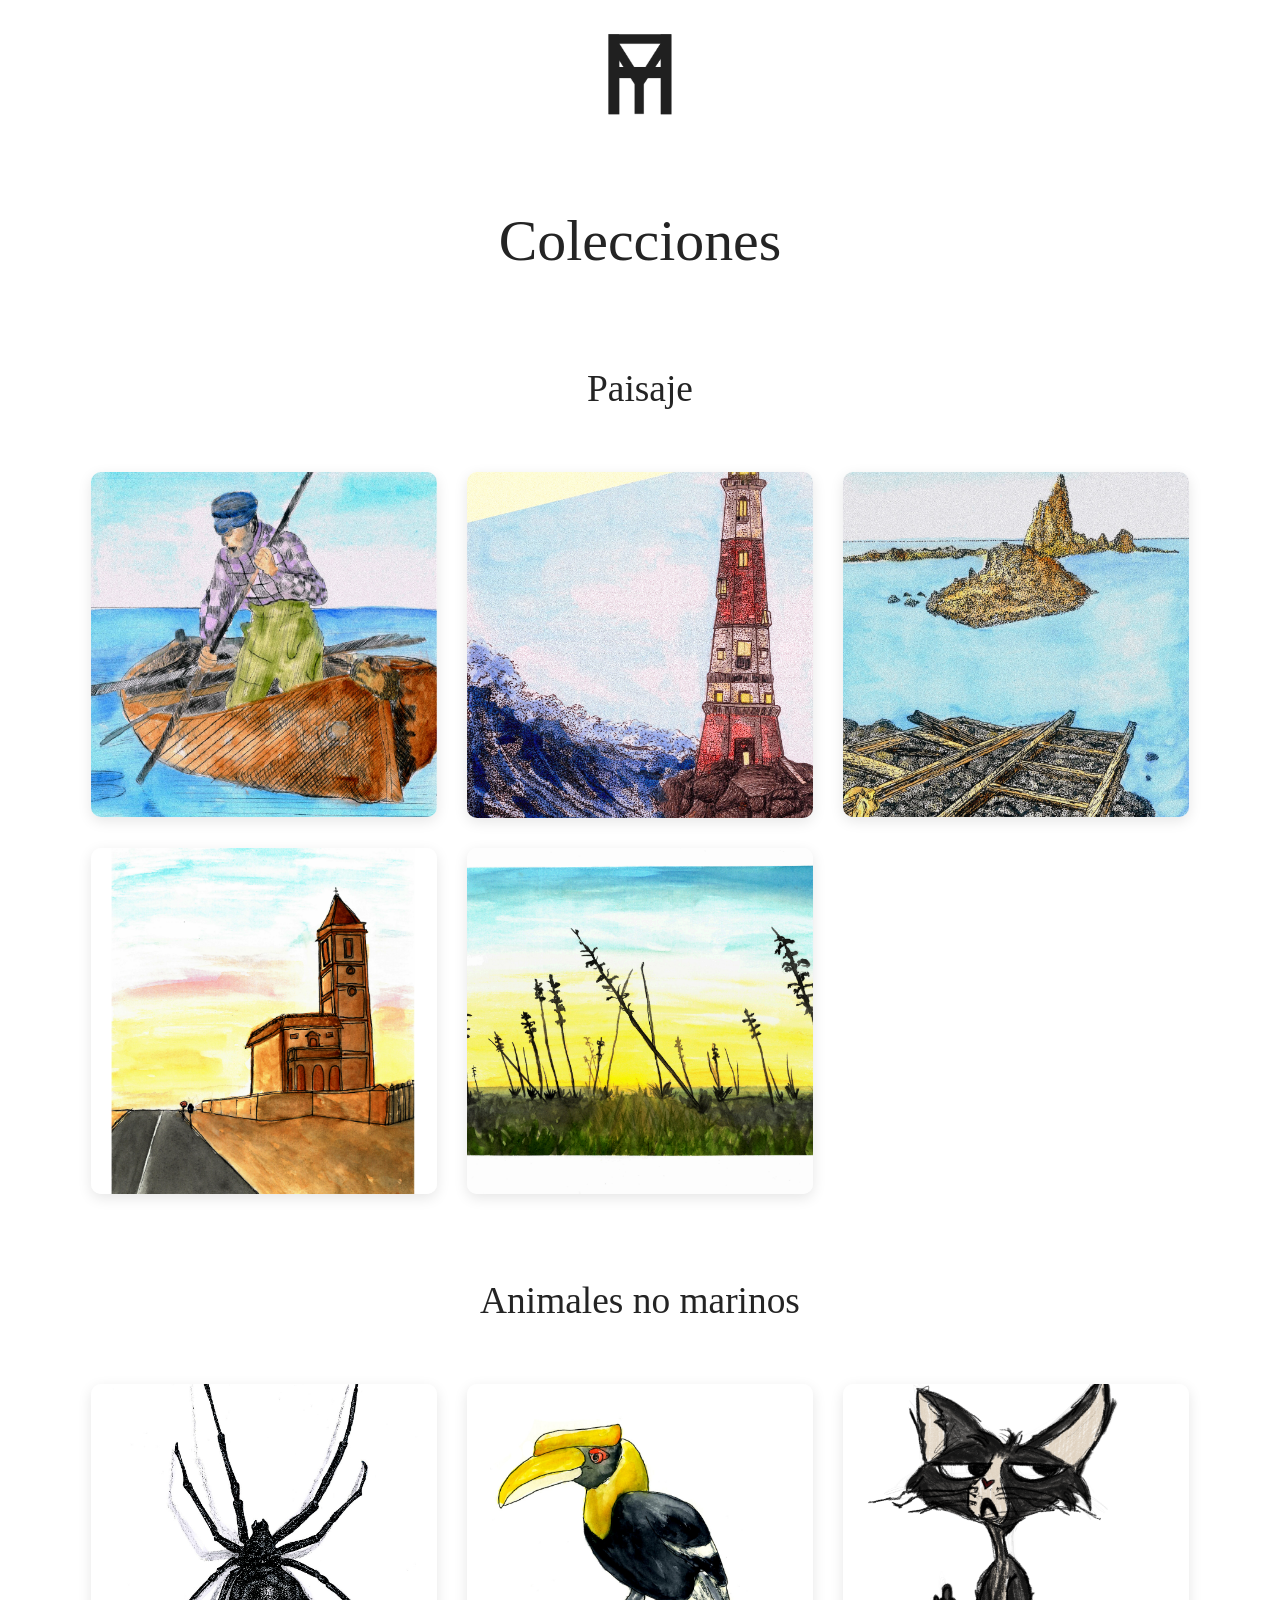
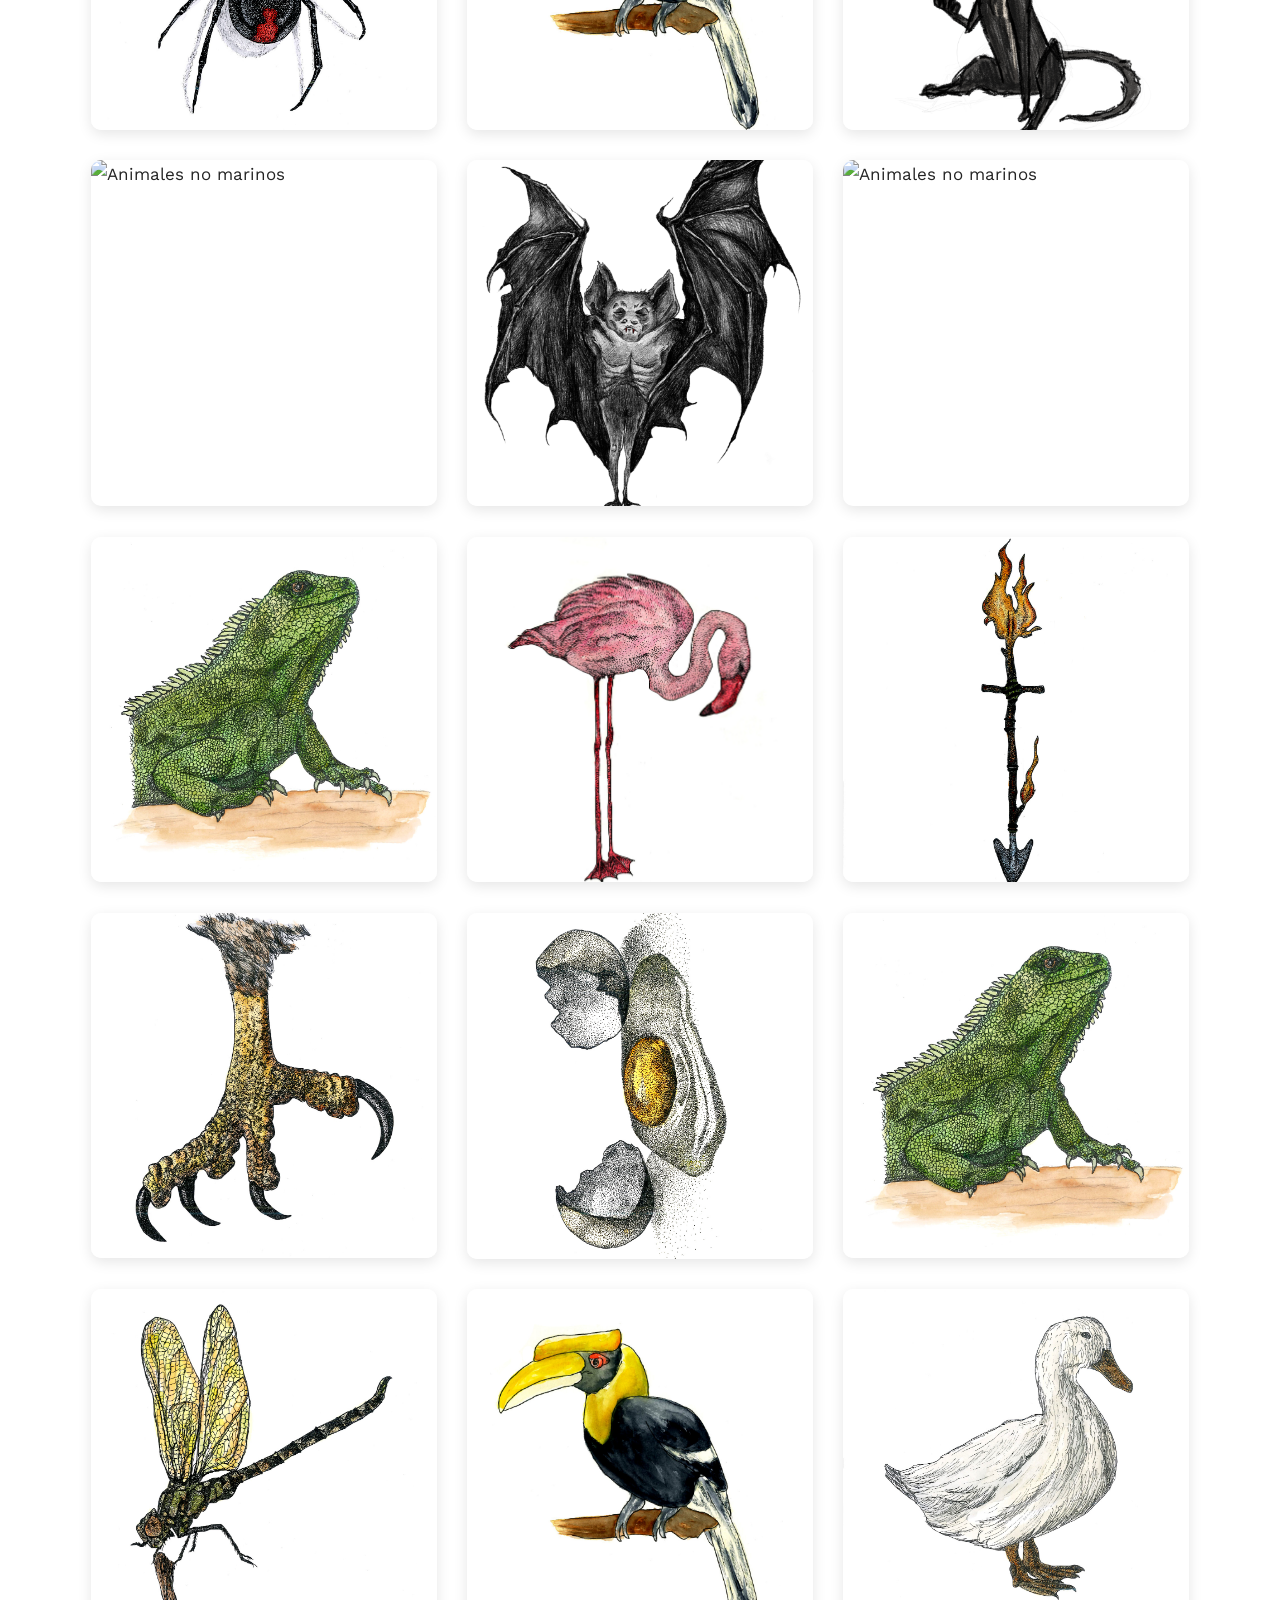
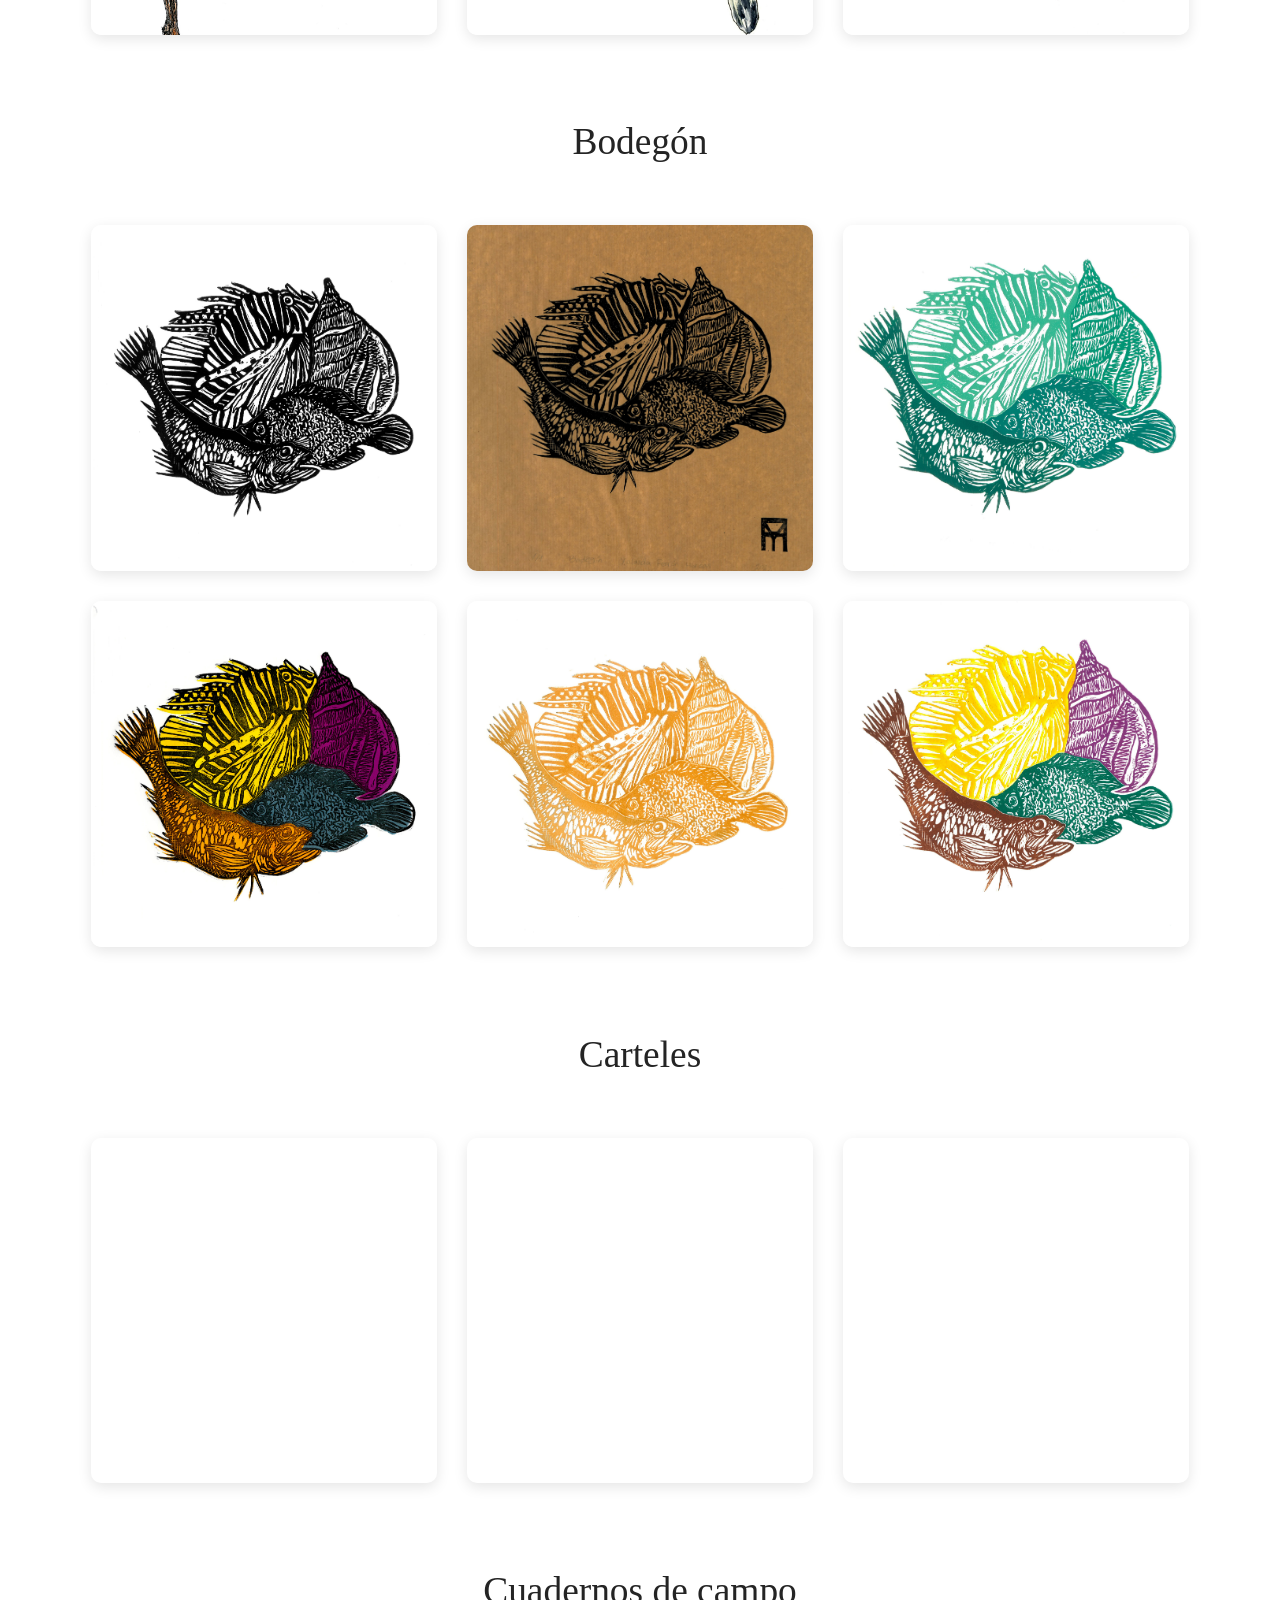
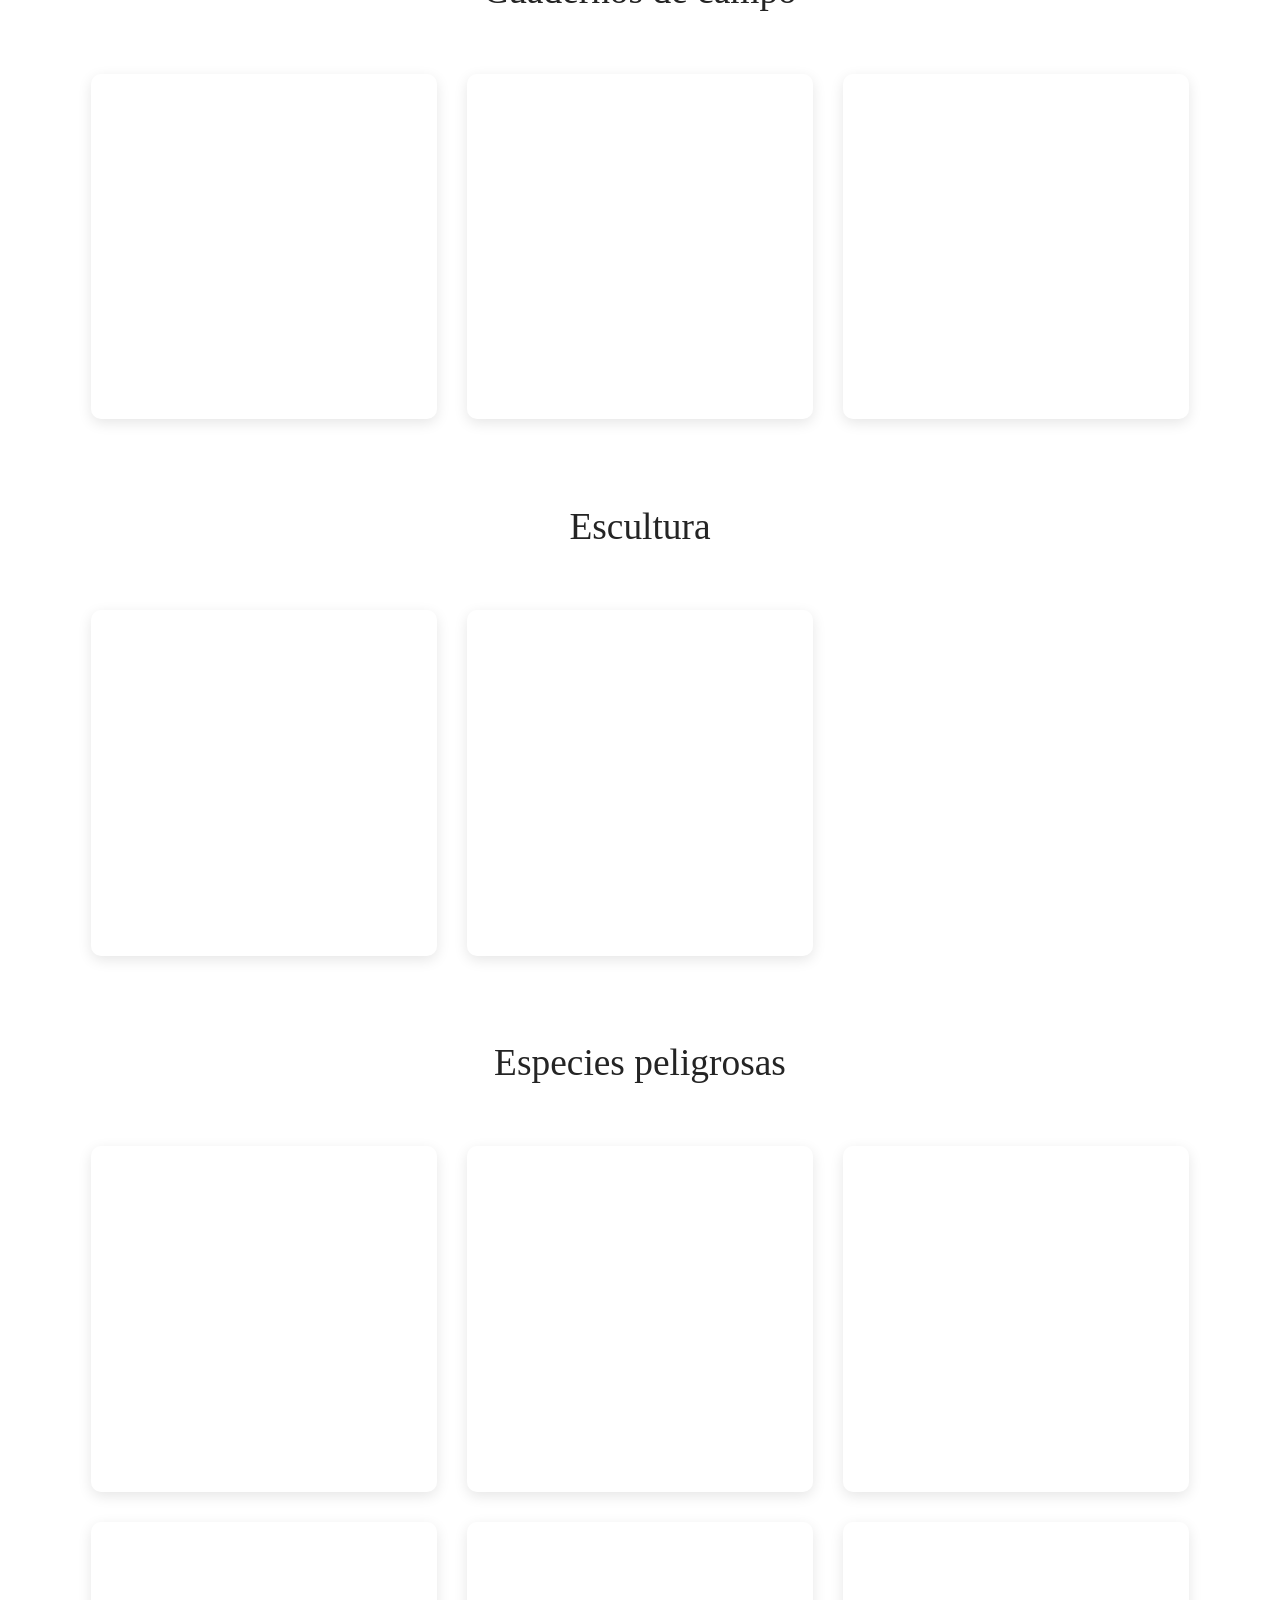
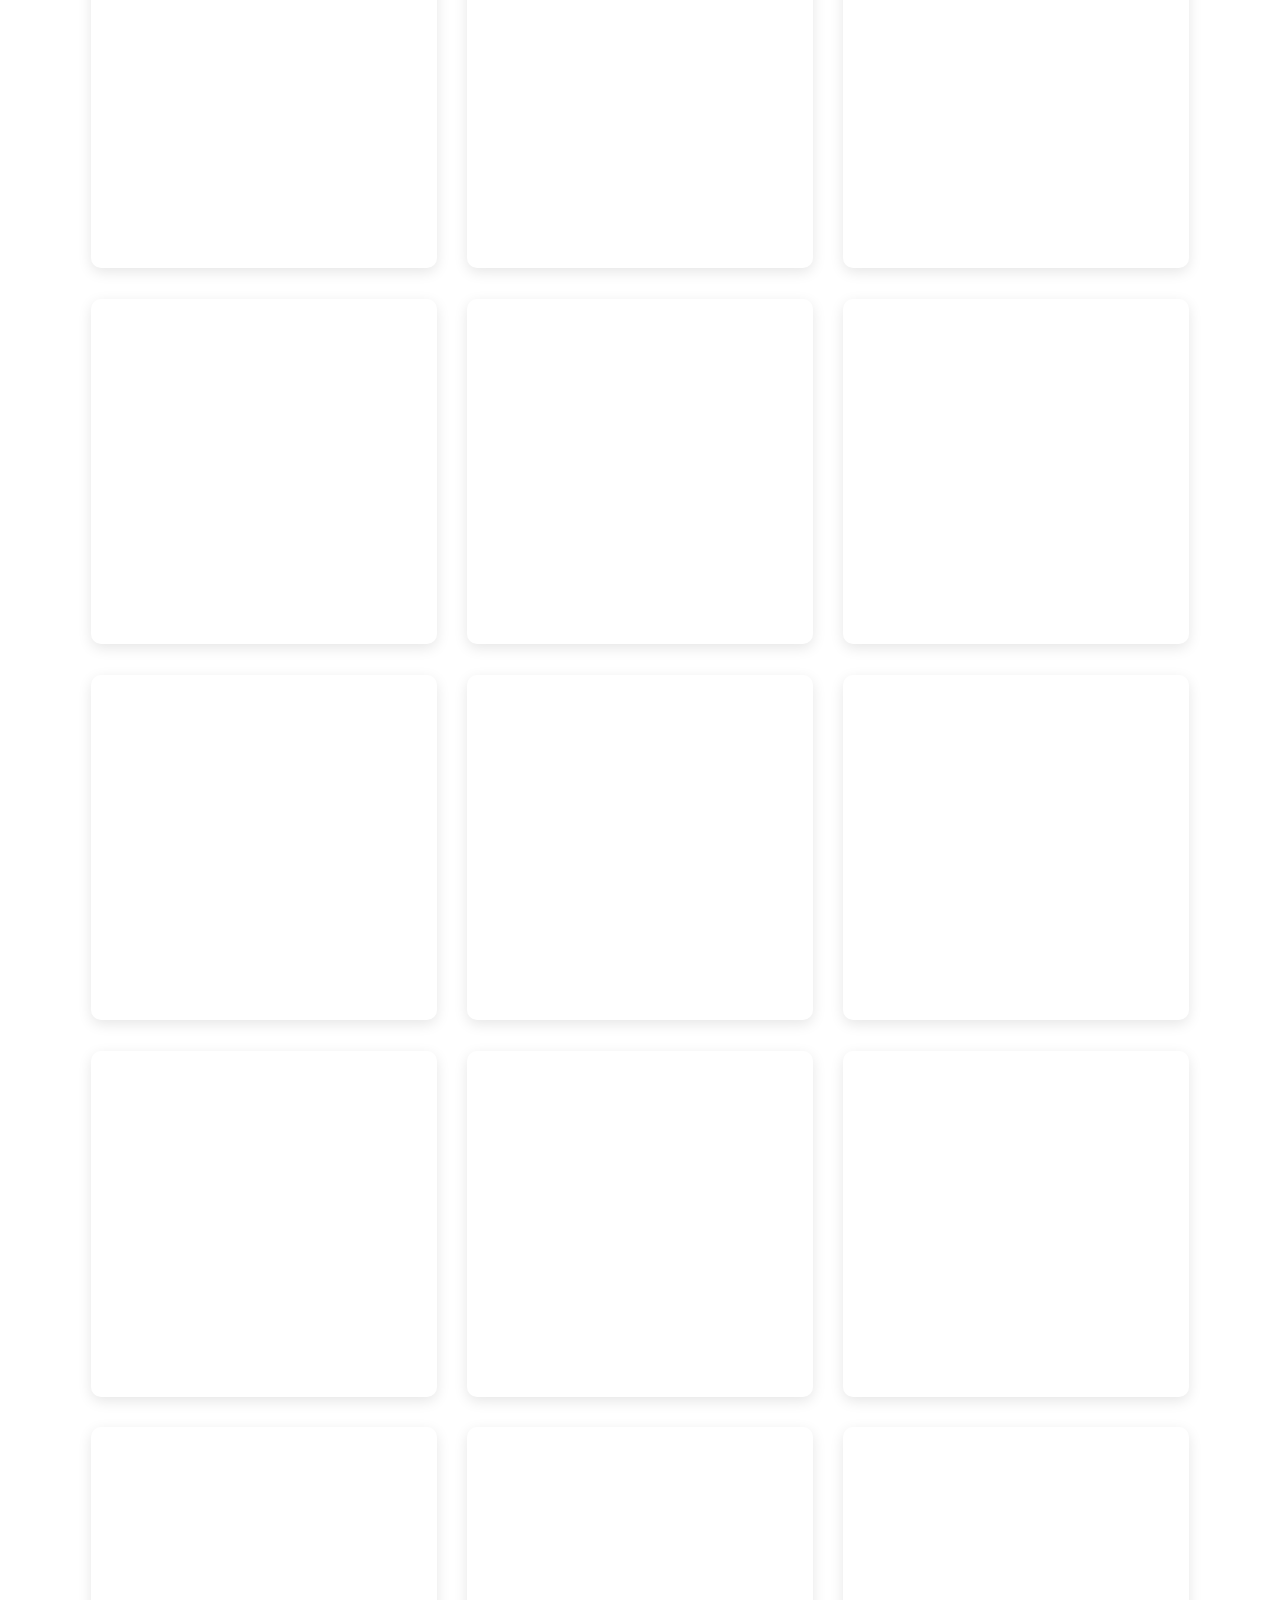
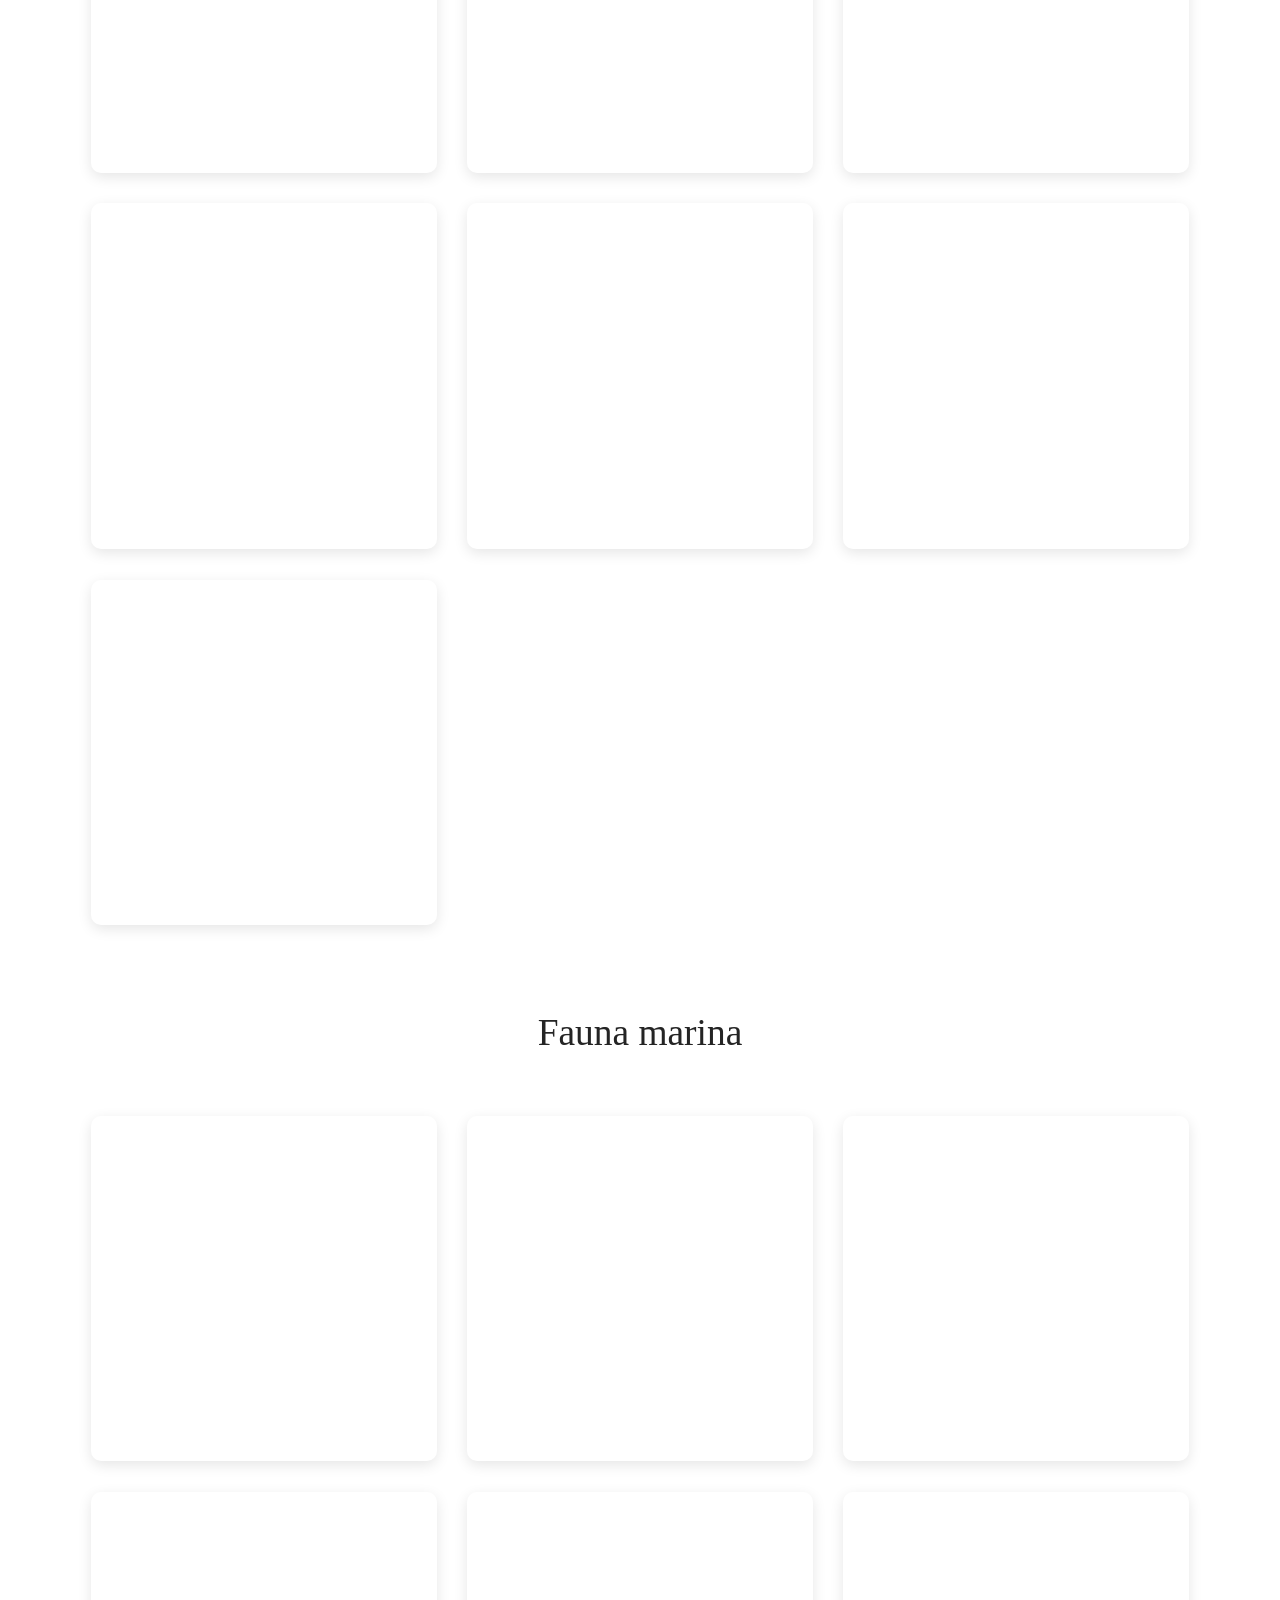
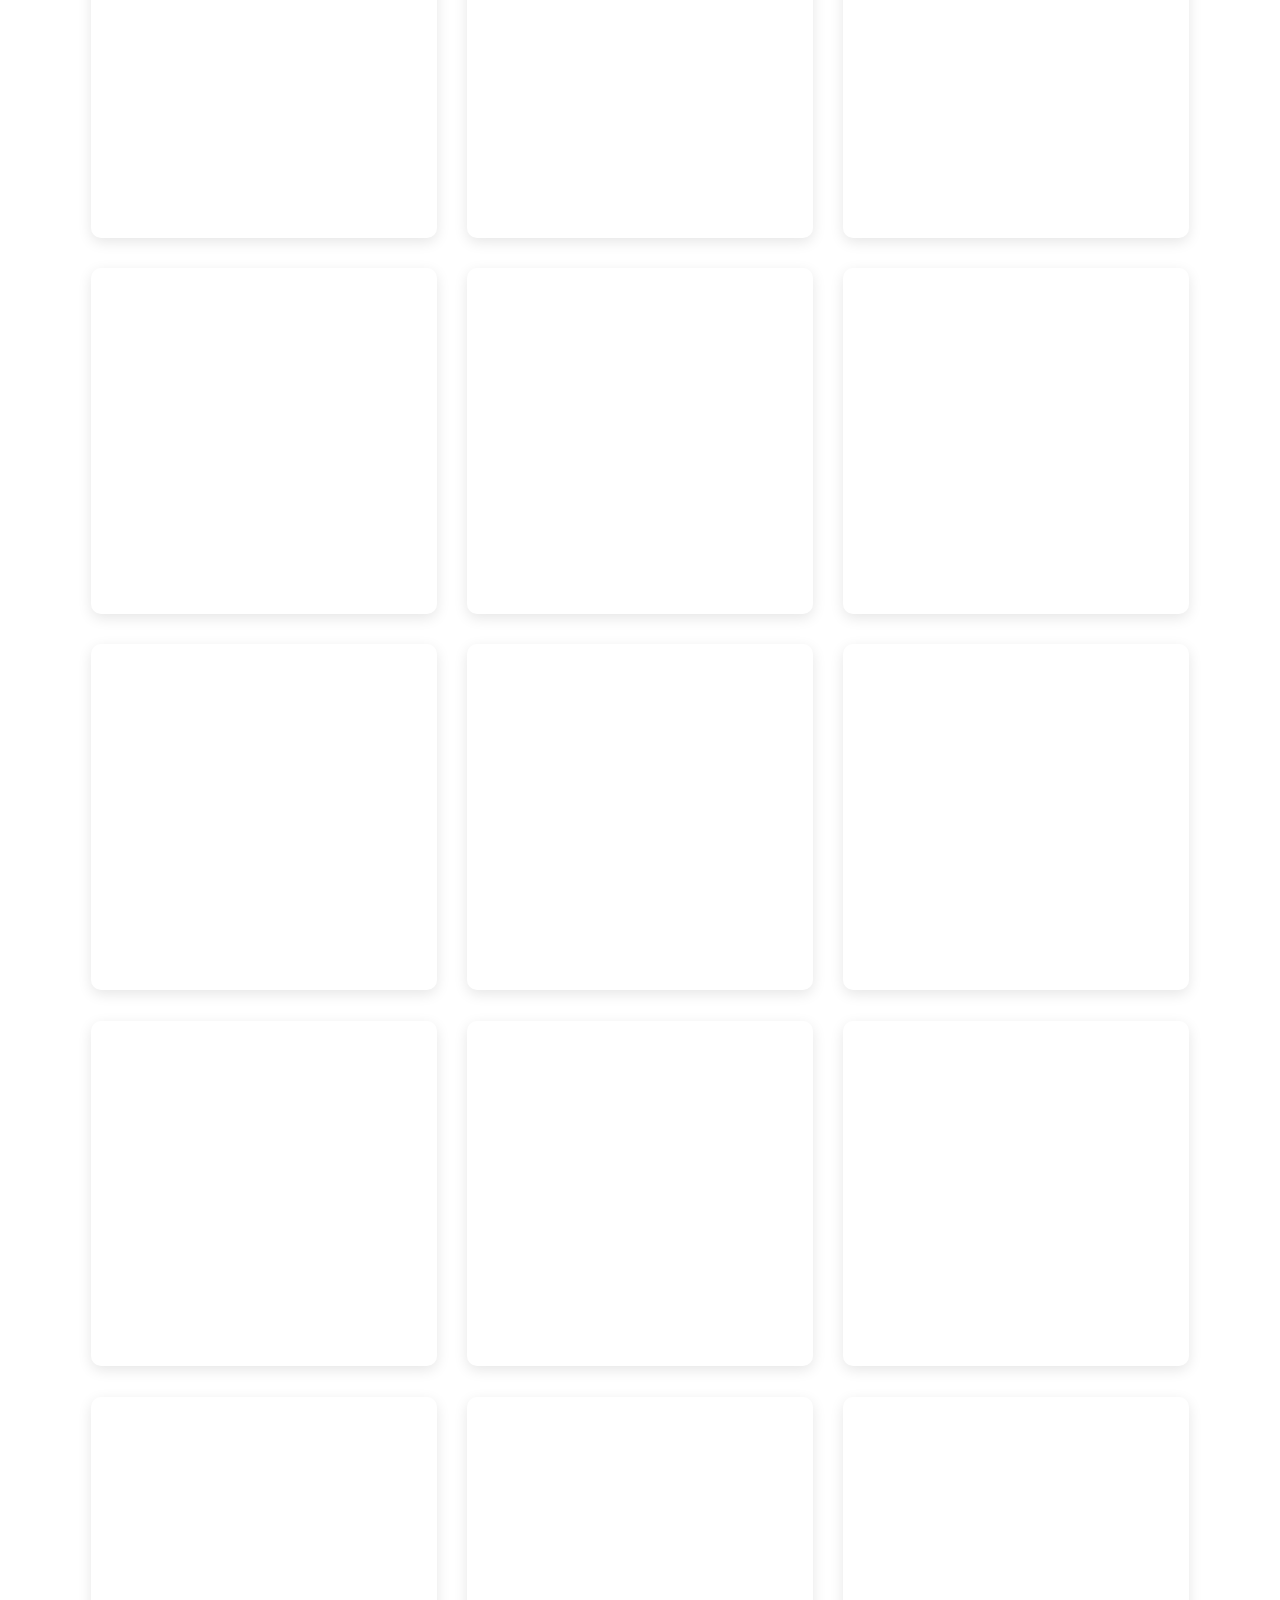
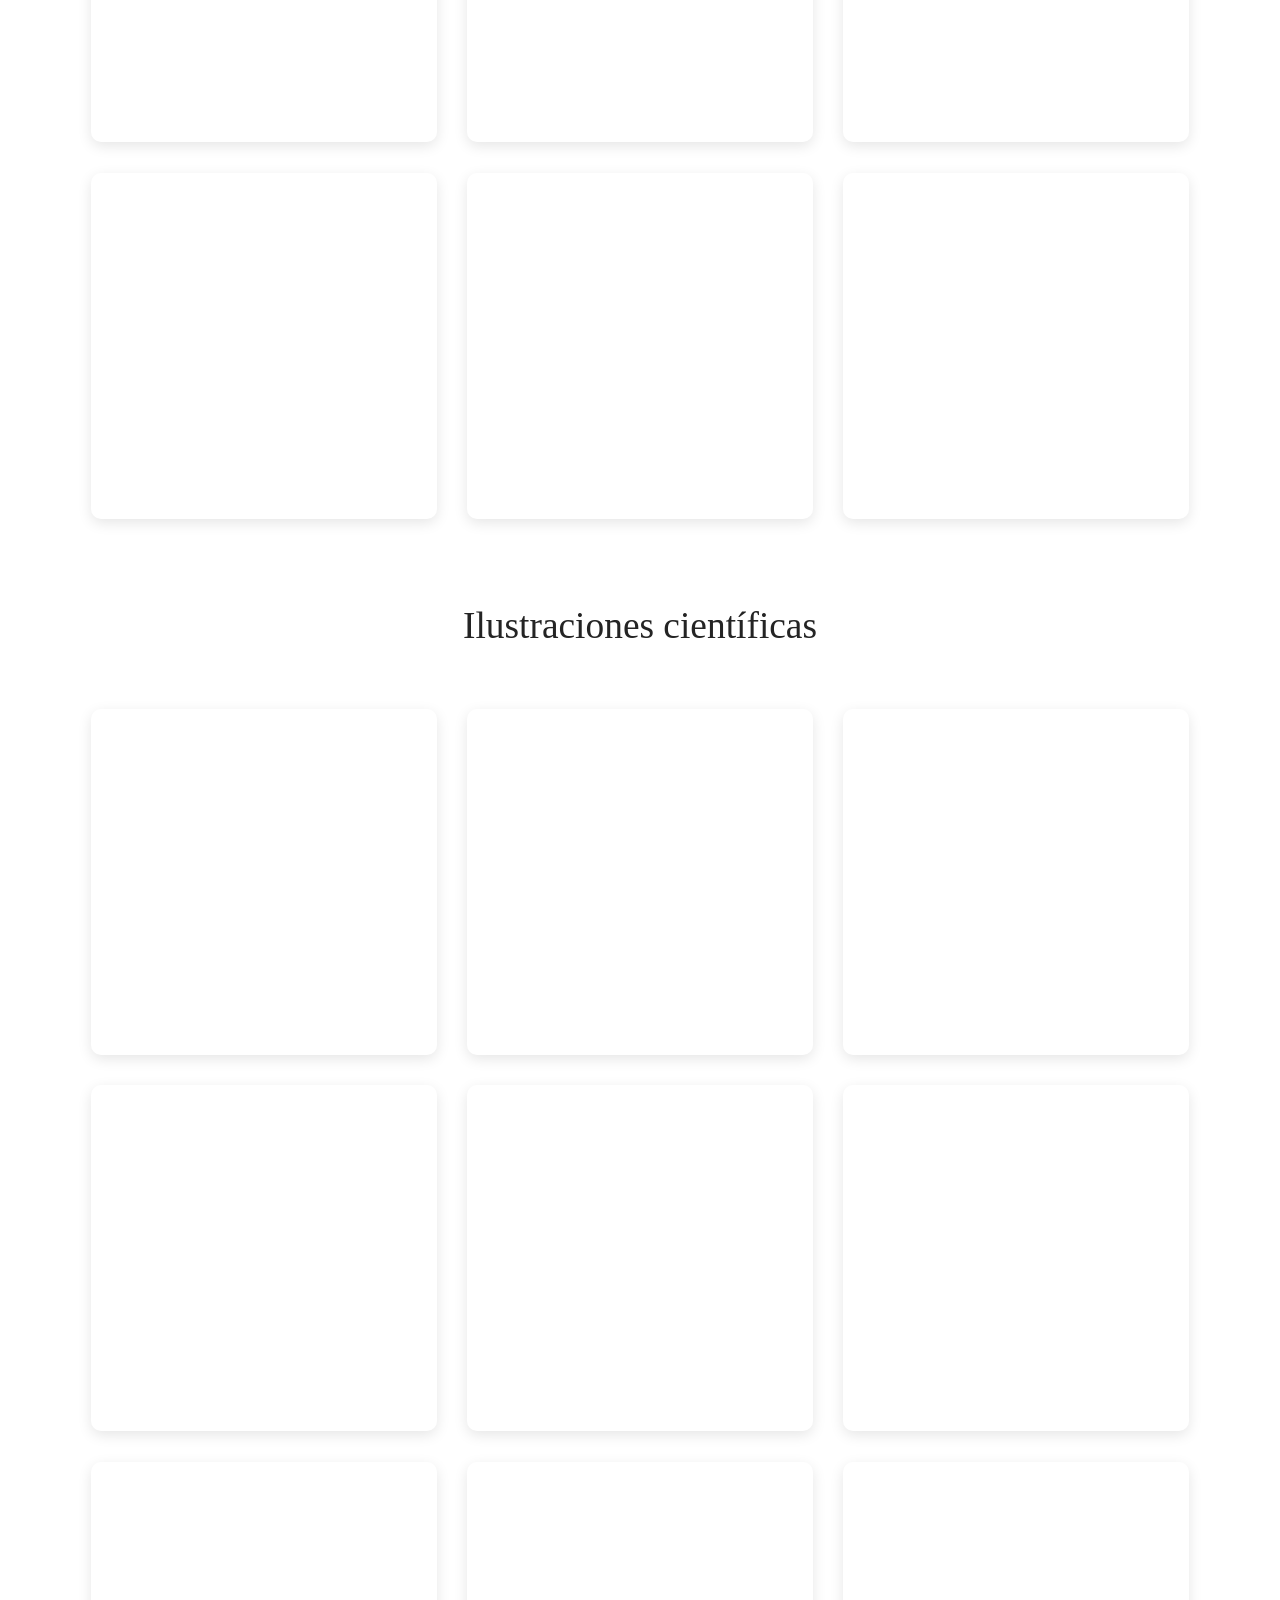
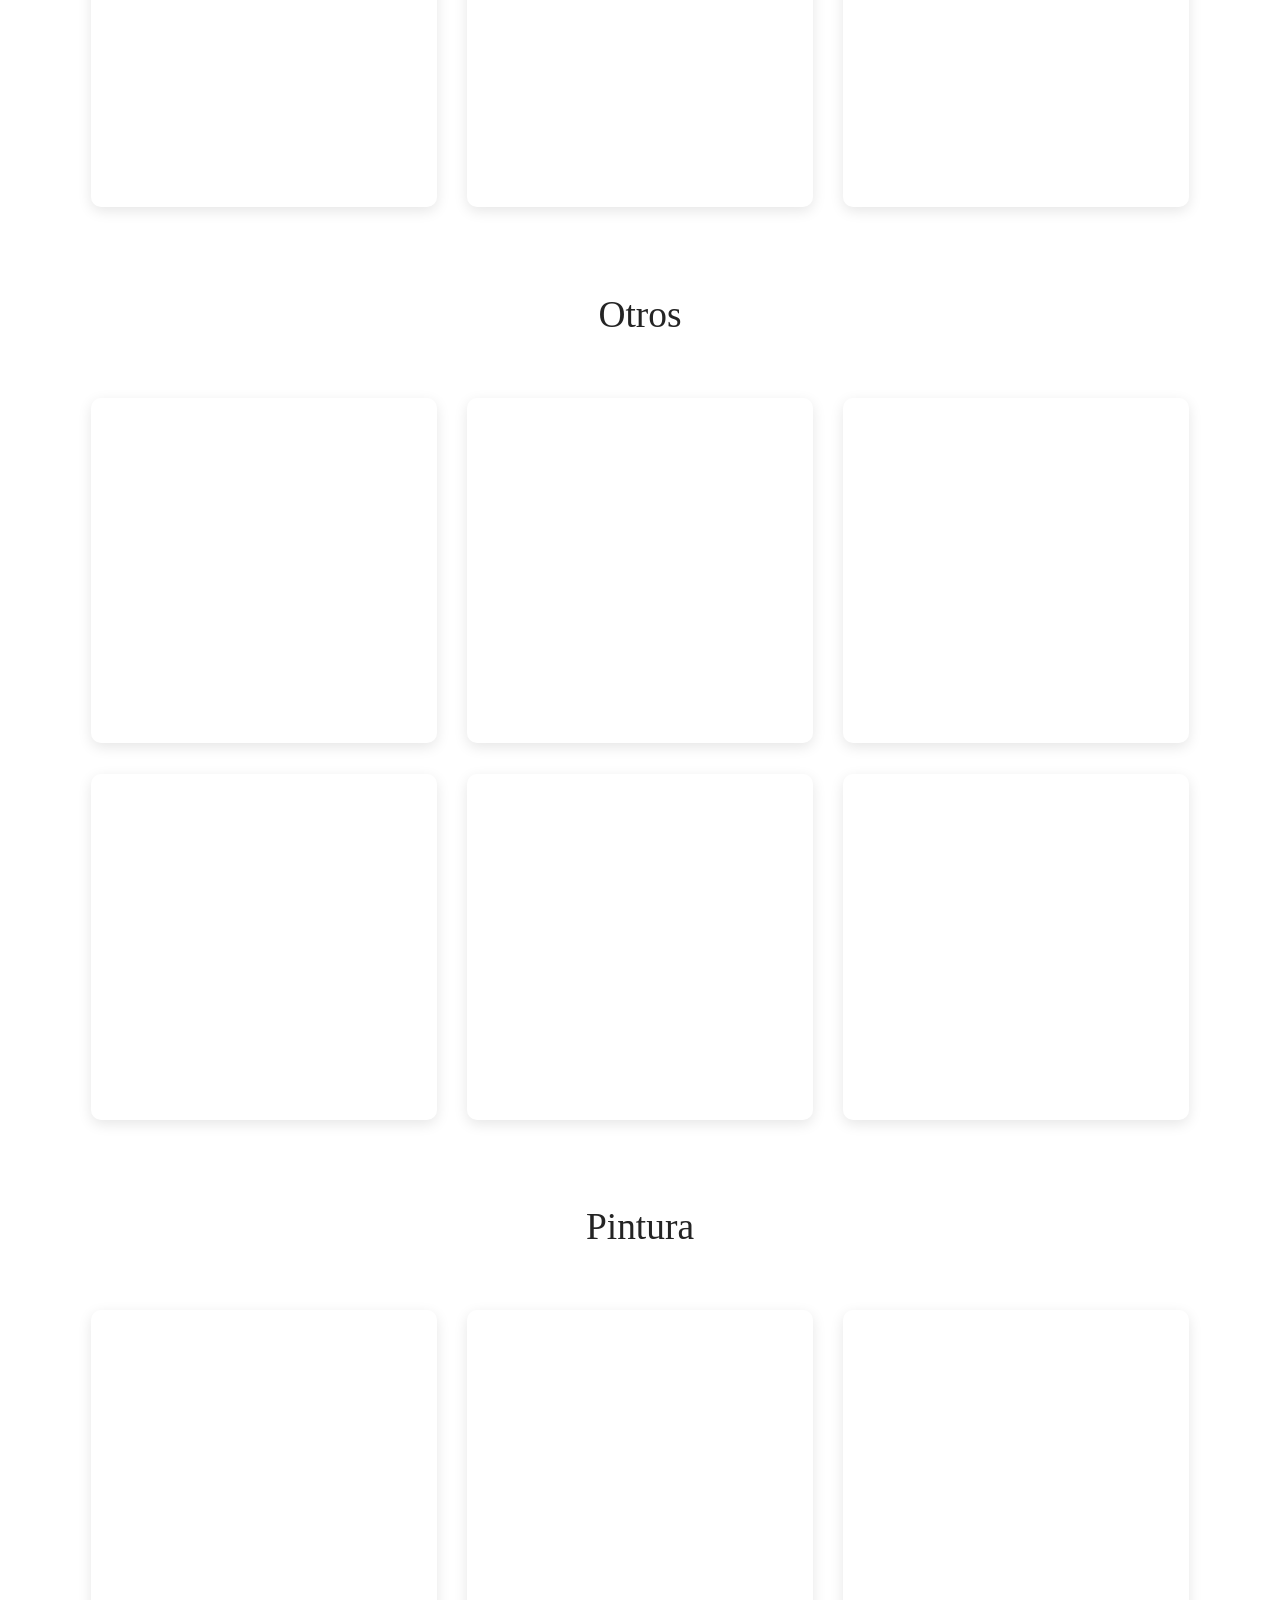
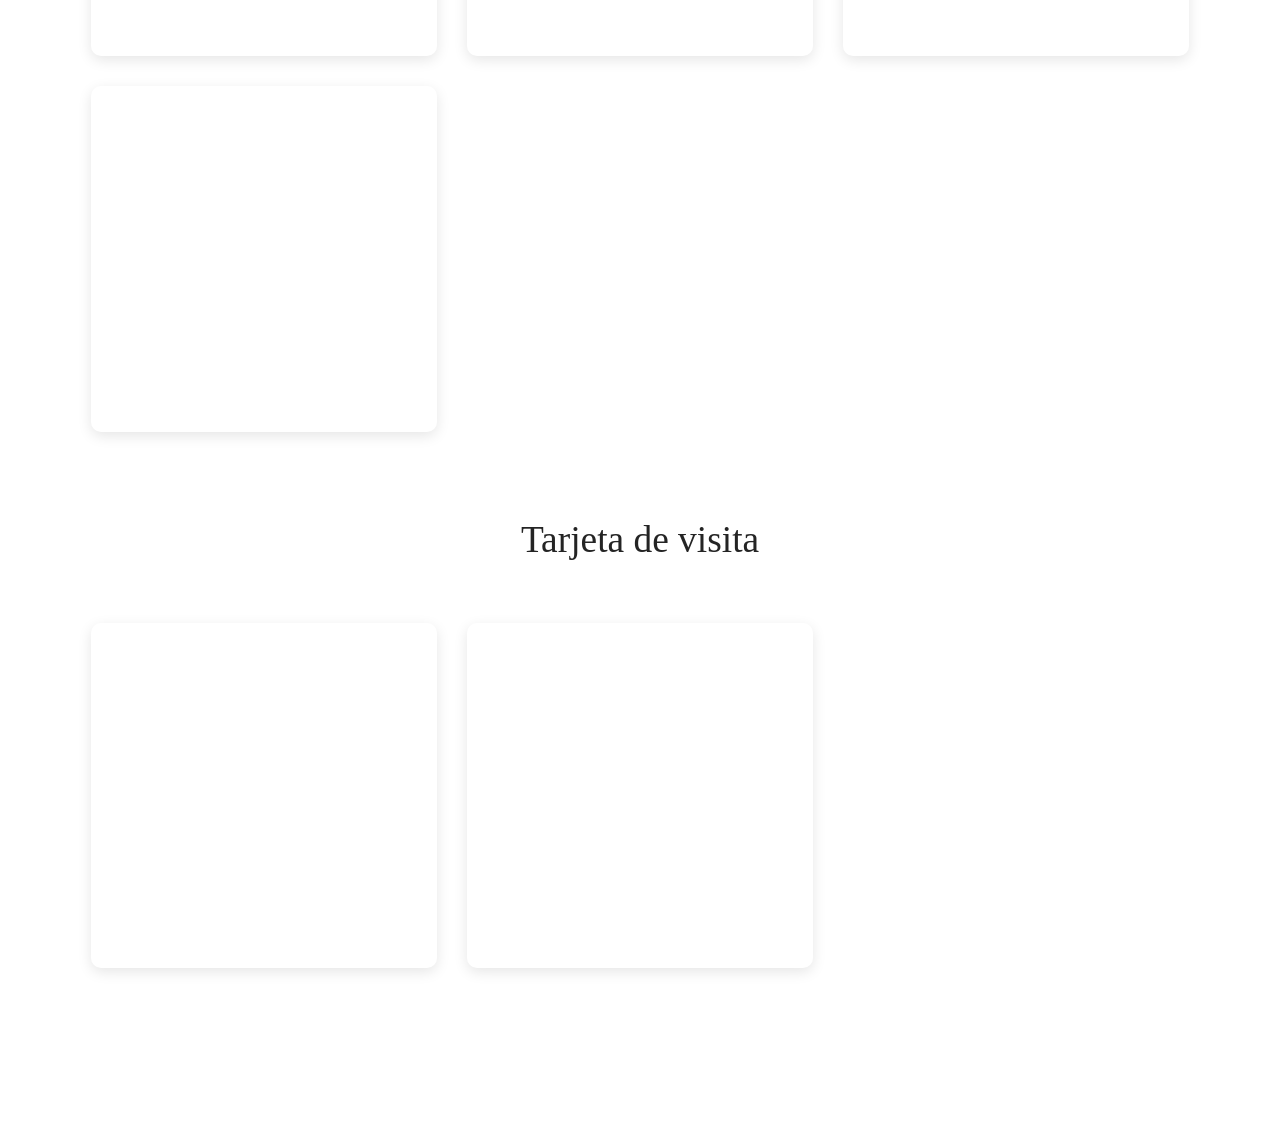
==== commit fe4d1ed1: "Merge 838b1d5d50e4870efa823f4e63edfd394e19bda4 into 6c6a1c2e85997068458b5c7c85e4c03f96b3af51" ====
--- a/colecciones.html
+++ b/colecciones.html
@@ -3,91 +3,225 @@
 <head>
 <meta charset="UTF-8">
 <meta name="viewport" content="width=device-width, initial-scale=1.0">
-<title>Colecciones — Yolanda Ferrón</title>
+<title>yolanda_arte</title>
 <meta name="description" content="Colecciones de ilustración de Yolanda Ferrón.">
+<link rel="icon" type="image/png" href="ilustraciones/Página web/Logo Yolanda/logo sin fondo.png">
 <link rel="preconnect" href="https://fonts.googleapis.com">
 <link rel="preconnect" href="https://fonts.gstatic.com" crossorigin>
 <link href="https://fonts.googleapis.com/css2?family=Playfair+Display:wght@500;600;700&family=Cormorant+Garamond:wght@500;600;700&family=Work+Sans:wght@400;500;600&family=Dancing+Script:wght@600;700&family=Homemade+Apple&display=swap" rel="stylesheet">
 <link rel="stylesheet" href="style.css">
-<link rel="icon" type="image/png" href="ilustraciones/Página web/Logo Yolanda/logo sin fondo.png">
 </head>
 <body>
 
-  <!-- CABECERA -->
-  <header class="site-header">
+  <!-- CABECERA: solo el logo, para no distraer del expositor -->
+  <header class="site-header gallery-header">
     <div class="header-bottom-inner">
-      <button class="mobile-menu-toggle" id="menuToggle" aria-label="Abrir menú" aria-expanded="false">
-        <span></span><span></span><span></span>
-      </button>
-
       <a class="logo" href="index.html">
         <img src="ilustraciones/Página web/Logo Yolanda/logo sin fondo.png" alt="Logo">
       </a>
-
-      <nav class="main-nav header-nav" id="mainNav">
-        <ul>
-          <li class="has-dropdown">
-            <a href="colecciones.html">Colecciones</a>
-            <ul class="dropdown">
-              <li><a href="colecciones.html">Paisaje</a></li>
-              <li><a href="colecciones.html">Animales no marinos</a></li>
-              <li><a href="colecciones.html">Bodegón</a></li>
-              <li><a href="colecciones.html">Carteles</a></li>
-              <li><a href="colecciones.html">Cuadernos de campo</a></li>
-              <li><a href="colecciones.html">Escultura</a></li>
-              <li><a href="colecciones.html">Especies peligrosas</a></li>
-              <li><a href="colecciones.html">Fauna marina</a></li>
-              <li><a href="colecciones.html">Ilustraciones científicas</a></li>
-              <li><a href="colecciones.html">Otros</a></li>
-              <li><a href="colecciones.html">Pintura</a></li>
-              <li><a href="colecciones.html">Tarjeta de visita</a></li>
-            </ul>
-          </li>
-          <li><a class="nav-cta" href="sobre-mi.html">Sobre mí</a></li>
-          <li><a href="#">Eventos</a></li>
-          <li><a href="tienda.html">Tienda</a></li>
-        </ul>
-      </nav>
-
-      <div class="header-social">
-        <a href="#" target="_blank" rel="noopener" aria-label="Instagram">
-          <svg viewBox="0 0 24 24" fill="none" stroke="currentColor" stroke-width="1.6"><rect x="3" y="3" width="18" height="18" rx="5"/><circle cx="12" cy="12" r="4"/><circle cx="17.5" cy="6.5" r="1"/></svg>
-        </a>
-        <a href="/cart" aria-label="Carrito de compra">
-          <svg viewBox="0 0 24 24" fill="none" stroke="currentColor" stroke-width="1.6"><circle cx="9" cy="20" r="1.4"/><circle cx="18" cy="20" r="1.4"/><path d="M2.5 3h2.4l2.4 12.2a2 2 0 0 0 2 1.6h8.4a2 2 0 0 0 2-1.6L21.5 7H6"/></svg>
-        </a>
-      </div>
     </div>
   </header>
 
-  <!-- COLECCIONES -->
+  <!-- COLECCIONES: expositor de todas las obras -->
   <main class="collections">
     <div class="wrap">
       <h1>Colecciones</h1>
-      <ul class="collections-list">
-        <li>Paisaje</li>
-        <li>Animales no marinos</li>
-        <li>Bodegón</li>
-        <li>Carteles</li>
-        <li>Cuadernos de campo</li>
-        <li>Escultura</li>
-        <li>Especies peligrosas</li>
-        <li>Fauna marina</li>
-        <li>Ilustraciones científicas</li>
-        <li>Otros</li>
-        <li>Pintura</li>
-        <li>Tarjeta de visita</li>
-      </ul>
+      <section class="gallery-group">
+        <h2>Paisaje</h2>
+        <div class="gallery-grid">
+          <div class="gallery-item" data-src="ilustraciones/Página web/Paisaje/1.jpg"><img src="ilustraciones/Página web/Paisaje/1.jpg" alt="Paisaje" loading="lazy"></div>
+          <div class="gallery-item" data-src="ilustraciones/Página web/Paisaje/2.jpg"><img src="ilustraciones/Página web/Paisaje/2.jpg" alt="Paisaje" loading="lazy"></div>
+          <div class="gallery-item" data-src="ilustraciones/Página web/Paisaje/3.jpg"><img src="ilustraciones/Página web/Paisaje/3.jpg" alt="Paisaje" loading="lazy"></div>
+          <div class="gallery-item" data-src="ilustraciones/Página web/Paisaje/cabo iglesia.jpg"><img src="ilustraciones/Página web/Paisaje/cabo iglesia.jpg" alt="Paisaje" loading="lazy"></div>
+          <div class="gallery-item" data-src="ilustraciones/Página web/Paisaje/pitas.jpg"><img src="ilustraciones/Página web/Paisaje/pitas.jpg" alt="Paisaje" loading="lazy"></div>
+        </div>
+      </section>
+      <section class="gallery-group">
+        <h2>Animales no marinos</h2>
+        <div class="gallery-grid">
+          <div class="gallery-item" data-src="ilustraciones/Página web/animales NO marinos/Araña.jpg"><img src="ilustraciones/Página web/animales NO marinos/Araña.jpg" alt="Animales no marinos" loading="lazy"></div>
+          <div class="gallery-item" data-src="ilustraciones/Página web/animales NO marinos/Buceros bicornis_ Yolanda Ferrón.jpg"><img src="ilustraciones/Página web/animales NO marinos/Buceros bicornis_ Yolanda Ferrón.jpg" alt="Animales no marinos" loading="lazy"></div>
+          <div class="gallery-item" data-src="ilustraciones/Página web/animales NO marinos/IMG_0641.PNG"><img src="ilustraciones/Página web/animales NO marinos/IMG_0641.PNG" alt="Animales no marinos" loading="lazy"></div>
+          <div class="gallery-item" data-src="ilustraciones/Página web/animales NO marinos/IMG_0646.PNG"><img src="ilustraciones/Página web/animales NO marinos/IMG_0646.PNG" alt="Animales no marinos" loading="lazy"></div>
+          <div class="gallery-item" data-src="ilustraciones/Página web/animales NO marinos/IMG_1901.JPG"><img src="ilustraciones/Página web/animales NO marinos/IMG_1901.JPG" alt="Animales no marinos" loading="lazy"></div>
+          <div class="gallery-item" data-src="ilustraciones/Página web/animales NO marinos/IMG_1903.JPG"><img src="ilustraciones/Página web/animales NO marinos/IMG_1903.JPG" alt="Animales no marinos" loading="lazy"></div>
+          <div class="gallery-item" data-src="ilustraciones/Página web/animales NO marinos/Iguana_Yolanda Ferrón.jpg"><img src="ilustraciones/Página web/animales NO marinos/Iguana_Yolanda Ferrón.jpg" alt="Animales no marinos" loading="lazy"></div>
+          <div class="gallery-item" data-src="ilustraciones/Página web/animales NO marinos/flamenco.jpg"><img src="ilustraciones/Página web/animales NO marinos/flamenco.jpg" alt="Animales no marinos" loading="lazy"></div>
+          <div class="gallery-item" data-src="ilustraciones/Página web/animales NO marinos/flecha.jpg"><img src="ilustraciones/Página web/animales NO marinos/flecha.jpg" alt="Animales no marinos" loading="lazy"></div>
+          <div class="gallery-item" data-src="ilustraciones/Página web/animales NO marinos/garra.jpg"><img src="ilustraciones/Página web/animales NO marinos/garra.jpg" alt="Animales no marinos" loading="lazy"></div>
+          <div class="gallery-item" data-src="ilustraciones/Página web/animales NO marinos/huevo.jpg"><img src="ilustraciones/Página web/animales NO marinos/huevo.jpg" alt="Animales no marinos" loading="lazy"></div>
+          <div class="gallery-item" data-src="ilustraciones/Página web/animales NO marinos/iguana.jpg"><img src="ilustraciones/Página web/animales NO marinos/iguana.jpg" alt="Animales no marinos" loading="lazy"></div>
+          <div class="gallery-item" data-src="ilustraciones/Página web/animales NO marinos/liberula.jpg"><img src="ilustraciones/Página web/animales NO marinos/liberula.jpg" alt="Animales no marinos" loading="lazy"></div>
+          <div class="gallery-item" data-src="ilustraciones/Página web/animales NO marinos/pa.jpg"><img src="ilustraciones/Página web/animales NO marinos/pa.jpg" alt="Animales no marinos" loading="lazy"></div>
+          <div class="gallery-item" data-src="ilustraciones/Página web/animales NO marinos/pato.jpg"><img src="ilustraciones/Página web/animales NO marinos/pato.jpg" alt="Animales no marinos" loading="lazy"></div>
+        </div>
+      </section>
+      <section class="gallery-group">
+        <h2>Bodegón</h2>
+        <div class="gallery-grid">
+          <div class="gallery-item" data-src="ilustraciones/Página web/bodeg/bode.jpg"><img src="ilustraciones/Página web/bodeg/bode.jpg" alt="Bodegón" loading="lazy"></div>
+          <div class="gallery-item" data-src="ilustraciones/Página web/bodeg/bodegon -.jpg"><img src="ilustraciones/Página web/bodeg/bodegon -.jpg" alt="Bodegón" loading="lazy"></div>
+          <div class="gallery-item" data-src="ilustraciones/Página web/bodeg/bodegon azul.jpg"><img src="ilustraciones/Página web/bodeg/bodegon azul.jpg" alt="Bodegón" loading="lazy"></div>
+          <div class="gallery-item" data-src="ilustraciones/Página web/bodeg/bodegon cm.jpg"><img src="ilustraciones/Página web/bodeg/bodegon cm.jpg" alt="Bodegón" loading="lazy"></div>
+          <div class="gallery-item" data-src="ilustraciones/Página web/bodeg/bodegon naranja.jpg"><img src="ilustraciones/Página web/bodeg/bodegon naranja.jpg" alt="Bodegón" loading="lazy"></div>
+          <div class="gallery-item" data-src="ilustraciones/Página web/bodeg/bodegon.jpg"><img src="ilustraciones/Página web/bodeg/bodegon.jpg" alt="Bodegón" loading="lazy"></div>
+        </div>
+      </section>
+      <section class="gallery-group">
+        <h2>Carteles</h2>
+        <div class="gallery-grid">
+          <div class="gallery-item" data-src="ilustraciones/Página web/carteles/IMG_2657.JPG"><img src="ilustraciones/Página web/carteles/IMG_2657.JPG" alt="Carteles" loading="lazy"></div>
+          <div class="gallery-item" data-src="ilustraciones/Página web/carteles/IMG_2706.JPG"><img src="ilustraciones/Página web/carteles/IMG_2706.JPG" alt="Carteles" loading="lazy"></div>
+          <div class="gallery-item" data-src="ilustraciones/Página web/carteles/IMG_2730.JPG"><img src="ilustraciones/Página web/carteles/IMG_2730.JPG" alt="Carteles" loading="lazy"></div>
+        </div>
+      </section>
+      <section class="gallery-group">
+        <h2>Cuadernos de campo</h2>
+        <div class="gallery-grid">
+          <div class="gallery-item" data-src="ilustraciones/Página web/cuadernos de campo/conchas sket.jpg"><img src="ilustraciones/Página web/cuadernos de campo/conchas sket.jpg" alt="Cuadernos de campo" loading="lazy"></div>
+          <div class="gallery-item" data-src="ilustraciones/Página web/cuadernos de campo/f16c4015-44f7-4baa-9689-155f149857c5.jpg"><img src="ilustraciones/Página web/cuadernos de campo/f16c4015-44f7-4baa-9689-155f149857c5.jpg" alt="Cuadernos de campo" loading="lazy"></div>
+          <div class="gallery-item" data-src="ilustraciones/Página web/cuadernos de campo/peces sket.jpg"><img src="ilustraciones/Página web/cuadernos de campo/peces sket.jpg" alt="Cuadernos de campo" loading="lazy"></div>
+        </div>
+      </section>
+      <section class="gallery-group">
+        <h2>Escultura</h2>
+        <div class="gallery-grid">
+          <div class="gallery-item" data-src="ilustraciones/Página web/escultura/WhatsApp Image 2022-07-23 at 2.35.36 PM (1).jpeg"><img src="ilustraciones/Página web/escultura/WhatsApp Image 2022-07-23 at 2.35.36 PM (1).jpeg" alt="Escultura" loading="lazy"></div>
+          <div class="gallery-item" data-src="ilustraciones/Página web/escultura/pulpo.jpg"><img src="ilustraciones/Página web/escultura/pulpo.jpg" alt="Escultura" loading="lazy"></div>
+        </div>
+      </section>
+      <section class="gallery-group">
+        <h2>Especies peligrosas</h2>
+        <div class="gallery-grid">
+          <div class="gallery-item" data-src="ilustraciones/Página web/especies peligrosas/4ad8f8d5-83b3-4896-a747-e8d417cc89ec.jpg"><img src="ilustraciones/Página web/especies peligrosas/4ad8f8d5-83b3-4896-a747-e8d417cc89ec.jpg" alt="Especies peligrosas" loading="lazy"></div>
+          <div class="gallery-item" data-src="ilustraciones/Página web/especies peligrosas/anemona.jpg"><img src="ilustraciones/Página web/especies peligrosas/anemona.jpg" alt="Especies peligrosas" loading="lazy"></div>
+          <div class="gallery-item" data-src="ilustraciones/Página web/especies peligrosas/araña negra.jpg"><img src="ilustraciones/Página web/especies peligrosas/araña negra.jpg" alt="Especies peligrosas" loading="lazy"></div>
+          <div class="gallery-item" data-src="ilustraciones/Página web/especies peligrosas/araña.jpg"><img src="ilustraciones/Página web/especies peligrosas/araña.jpg" alt="Especies peligrosas" loading="lazy"></div>
+          <div class="gallery-item" data-src="ilustraciones/Página web/especies peligrosas/barracuda.jpg"><img src="ilustraciones/Página web/especies peligrosas/barracuda.jpg" alt="Especies peligrosas" loading="lazy"></div>
+          <div class="gallery-item" data-src="ilustraciones/Página web/especies peligrosas/cabracho.jpg"><img src="ilustraciones/Página web/especies peligrosas/cabracho.jpg" alt="Especies peligrosas" loading="lazy"></div>
+          <div class="gallery-item" data-src="ilustraciones/Página web/especies peligrosas/carabela.jpg"><img src="ilustraciones/Página web/especies peligrosas/carabela.jpg" alt="Especies peligrosas" loading="lazy"></div>
+          <div class="gallery-item" data-src="ilustraciones/Página web/especies peligrosas/erizo.jpg"><img src="ilustraciones/Página web/especies peligrosas/erizo.jpg" alt="Especies peligrosas" loading="lazy"></div>
+          <div class="gallery-item" data-src="ilustraciones/Página web/especies peligrosas/ermitaño.jpg"><img src="ilustraciones/Página web/especies peligrosas/ermitaño.jpg" alt="Especies peligrosas" loading="lazy"></div>
+          <div class="gallery-item" data-src="ilustraciones/Página web/especies peligrosas/escorpion w.jpg"><img src="ilustraciones/Página web/especies peligrosas/escorpion w.jpg" alt="Especies peligrosas" loading="lazy"></div>
+          <div class="gallery-item" data-src="ilustraciones/Página web/especies peligrosas/escorpion.jpg"><img src="ilustraciones/Página web/especies peligrosas/escorpion.jpg" alt="Especies peligrosas" loading="lazy"></div>
+          <div class="gallery-item" data-src="ilustraciones/Página web/especies peligrosas/manta.jpg"><img src="ilustraciones/Página web/especies peligrosas/manta.jpg" alt="Especies peligrosas" loading="lazy"></div>
+          <div class="gallery-item" data-src="ilustraciones/Página web/especies peligrosas/martillo.jpg"><img src="ilustraciones/Página web/especies peligrosas/martillo.jpg" alt="Especies peligrosas" loading="lazy"></div>
+          <div class="gallery-item" data-src="ilustraciones/Página web/especies peligrosas/mielga.jpg"><img src="ilustraciones/Página web/especies peligrosas/mielga.jpg" alt="Especies peligrosas" loading="lazy"></div>
+          <div class="gallery-item" data-src="ilustraciones/Página web/especies peligrosas/morena.jpg"><img src="ilustraciones/Página web/especies peligrosas/morena.jpg" alt="Especies peligrosas" loading="lazy"></div>
+          <div class="gallery-item" data-src="ilustraciones/Página web/especies peligrosas/pez león.jpg"><img src="ilustraciones/Página web/especies peligrosas/pez león.jpg" alt="Especies peligrosas" loading="lazy"></div>
+          <div class="gallery-item" data-src="ilustraciones/Página web/especies peligrosas/pez piedra.jpg"><img src="ilustraciones/Página web/especies peligrosas/pez piedra.jpg" alt="Especies peligrosas" loading="lazy"></div>
+          <div class="gallery-item" data-src="ilustraciones/Página web/especies peligrosas/tembladera.jpg"><img src="ilustraciones/Página web/especies peligrosas/tembladera.jpg" alt="Especies peligrosas" loading="lazy"></div>
+          <div class="gallery-item" data-src="ilustraciones/Página web/especies peligrosas/tiburón blanco.jpg"><img src="ilustraciones/Página web/especies peligrosas/tiburón blanco.jpg" alt="Especies peligrosas" loading="lazy"></div>
+          <div class="gallery-item" data-src="ilustraciones/Página web/especies peligrosas/tintorera.jpg"><img src="ilustraciones/Página web/especies peligrosas/tintorera.jpg" alt="Especies peligrosas" loading="lazy"></div>
+          <div class="gallery-item" data-src="ilustraciones/Página web/especies peligrosas/tomates.jpg"><img src="ilustraciones/Página web/especies peligrosas/tomates.jpg" alt="Especies peligrosas" loading="lazy"></div>
+          <div class="gallery-item" data-src="ilustraciones/Página web/especies peligrosas/toro.jpg"><img src="ilustraciones/Página web/especies peligrosas/toro.jpg" alt="Especies peligrosas" loading="lazy"></div>
+        </div>
+      </section>
+      <section class="gallery-group">
+        <h2>Fauna marina</h2>
+        <div class="gallery-grid">
+          <div class="gallery-item" data-src="ilustraciones/Página web/fauna marina/Amonite_Yolanda Ferron.jpg"><img src="ilustraciones/Página web/fauna marina/Amonite_Yolanda Ferron.jpg" alt="Fauna marina" loading="lazy"></div>
+          <div class="gallery-item" data-src="ilustraciones/Página web/fauna marina/Gamba_Yolanda Ferrón.jpg"><img src="ilustraciones/Página web/fauna marina/Gamba_Yolanda Ferrón.jpg" alt="Fauna marina" loading="lazy"></div>
+          <div class="gallery-item" data-src="ilustraciones/Página web/fauna marina/IMG_1904.JPG"><img src="ilustraciones/Página web/fauna marina/IMG_1904.JPG" alt="Fauna marina" loading="lazy"></div>
+          <div class="gallery-item" data-src="ilustraciones/Página web/fauna marina/IMG_2863.JPG"><img src="ilustraciones/Página web/fauna marina/IMG_2863.JPG" alt="Fauna marina" loading="lazy"></div>
+          <div class="gallery-item" data-src="ilustraciones/Página web/fauna marina/IMG_2864.JPG"><img src="ilustraciones/Página web/fauna marina/IMG_2864.JPG" alt="Fauna marina" loading="lazy"></div>
+          <div class="gallery-item" data-src="ilustraciones/Página web/fauna marina/IMG_3485.JPG"><img src="ilustraciones/Página web/fauna marina/IMG_3485.JPG" alt="Fauna marina" loading="lazy"></div>
+          <div class="gallery-item" data-src="ilustraciones/Página web/fauna marina/Nudibranquio_Yolanda Ferrón.jpg"><img src="ilustraciones/Página web/fauna marina/Nudibranquio_Yolanda Ferrón.jpg" alt="Fauna marina" loading="lazy"></div>
+          <div class="gallery-item" data-src="ilustraciones/Página web/fauna marina/Rascacio_Yolanda Ferron.png"><img src="ilustraciones/Página web/fauna marina/Rascacio_Yolanda Ferron.png" alt="Fauna marina" loading="lazy"></div>
+          <div class="gallery-item" data-src="ilustraciones/Página web/fauna marina/Tortuga Boba_Yolanda Ferrón.jpg"><img src="ilustraciones/Página web/fauna marina/Tortuga Boba_Yolanda Ferrón.jpg" alt="Fauna marina" loading="lazy"></div>
+          <div class="gallery-item" data-src="ilustraciones/Página web/fauna marina/amonite.jpg"><img src="ilustraciones/Página web/fauna marina/amonite.jpg" alt="Fauna marina" loading="lazy"></div>
+          <div class="gallery-item" data-src="ilustraciones/Página web/fauna marina/farol.JPG"><img src="ilustraciones/Página web/fauna marina/farol.JPG" alt="Fauna marina" loading="lazy"></div>
+          <div class="gallery-item" data-src="ilustraciones/Página web/fauna marina/final rascarcio.png"><img src="ilustraciones/Página web/fauna marina/final rascarcio.png" alt="Fauna marina" loading="lazy"></div>
+          <div class="gallery-item" data-src="ilustraciones/Página web/fauna marina/kk.jpg"><img src="ilustraciones/Página web/fauna marina/kk.jpg" alt="Fauna marina" loading="lazy"></div>
+          <div class="gallery-item" data-src="ilustraciones/Página web/fauna marina/medusa.jpg"><img src="ilustraciones/Página web/fauna marina/medusa.jpg" alt="Fauna marina" loading="lazy"></div>
+          <div class="gallery-item" data-src="ilustraciones/Página web/fauna marina/medusaa.jpg"><img src="ilustraciones/Página web/fauna marina/medusaa.jpg" alt="Fauna marina" loading="lazy"></div>
+          <div class="gallery-item" data-src="ilustraciones/Página web/fauna marina/mudibranqui.jpg"><img src="ilustraciones/Página web/fauna marina/mudibranqui.jpg" alt="Fauna marina" loading="lazy"></div>
+          <div class="gallery-item" data-src="ilustraciones/Página web/fauna marina/pulpo_color_.jpg"><img src="ilustraciones/Página web/fauna marina/pulpo_color_.jpg" alt="Fauna marina" loading="lazy"></div>
+          <div class="gallery-item" data-src="ilustraciones/Página web/fauna marina/raspa pez.jpg"><img src="ilustraciones/Página web/fauna marina/raspa pez.jpg" alt="Fauna marina" loading="lazy"></div>
+          <div class="gallery-item" data-src="ilustraciones/Página web/fauna marina/thumbnail_SAVE_20220712_091415.jpg"><img src="ilustraciones/Página web/fauna marina/thumbnail_SAVE_20220712_091415.jpg" alt="Fauna marina" loading="lazy"></div>
+          <div class="gallery-item" data-src="ilustraciones/Página web/fauna marina/tortuga boba.jpg"><img src="ilustraciones/Página web/fauna marina/tortuga boba.jpg" alt="Fauna marina" loading="lazy"></div>
+          <div class="gallery-item" data-src="ilustraciones/Página web/fauna marina/tortuga galapagos.jpg"><img src="ilustraciones/Página web/fauna marina/tortuga galapagos.jpg" alt="Fauna marina" loading="lazy"></div>
+        </div>
+      </section>
+      <section class="gallery-group">
+        <h2>Ilustraciones científicas</h2>
+        <div class="gallery-grid">
+          <div class="gallery-item" data-src="ilustraciones/Página web/ilustraciones cientificas/1_JPG.jpeg"><img src="ilustraciones/Página web/ilustraciones cientificas/1_JPG.jpeg" alt="Ilustraciones científicas" loading="lazy"></div>
+          <div class="gallery-item" data-src="ilustraciones/Página web/ilustraciones cientificas/Emiliania_Yolanda Ferrón.jpg"><img src="ilustraciones/Página web/ilustraciones cientificas/Emiliania_Yolanda Ferrón.jpg" alt="Ilustraciones científicas" loading="lazy"></div>
+          <div class="gallery-item" data-src="ilustraciones/Página web/ilustraciones cientificas/IMG_1166.PNG"><img src="ilustraciones/Página web/ilustraciones cientificas/IMG_1166.PNG" alt="Ilustraciones científicas" loading="lazy"></div>
+          <div class="gallery-item" data-src="ilustraciones/Página web/ilustraciones cientificas/IMG_1167.PNG"><img src="ilustraciones/Página web/ilustraciones cientificas/IMG_1167.PNG" alt="Ilustraciones científicas" loading="lazy"></div>
+          <div class="gallery-item" data-src="ilustraciones/Página web/ilustraciones cientificas/IMG_1168.PNG"><img src="ilustraciones/Página web/ilustraciones cientificas/IMG_1168.PNG" alt="Ilustraciones científicas" loading="lazy"></div>
+          <div class="gallery-item" data-src="ilustraciones/Página web/ilustraciones cientificas/IMG_1169.PNG"><img src="ilustraciones/Página web/ilustraciones cientificas/IMG_1169.PNG" alt="Ilustraciones científicas" loading="lazy"></div>
+          <div class="gallery-item" data-src="ilustraciones/Página web/ilustraciones cientificas/IMG_2839.JPG"><img src="ilustraciones/Página web/ilustraciones cientificas/IMG_2839.JPG" alt="Ilustraciones científicas" loading="lazy"></div>
+          <div class="gallery-item" data-src="ilustraciones/Página web/ilustraciones cientificas/Zostera marina_2_Yolanda Ferron Horcas.JPG"><img src="ilustraciones/Página web/ilustraciones cientificas/Zostera marina_2_Yolanda Ferron Horcas.JPG" alt="Ilustraciones científicas" loading="lazy"></div>
+          <div class="gallery-item" data-src="ilustraciones/Página web/ilustraciones cientificas/Zostera marina_Yolanda Ferron Horcas.JPG"><img src="ilustraciones/Página web/ilustraciones cientificas/Zostera marina_Yolanda Ferron Horcas.JPG" alt="Ilustraciones científicas" loading="lazy"></div>
+        </div>
+      </section>
+      <section class="gallery-group">
+        <h2>Otros</h2>
+        <div class="gallery-grid">
+          <div class="gallery-item" data-src="ilustraciones/Página web/otros/IMG_0635.PNG"><img src="ilustraciones/Página web/otros/IMG_0635.PNG" alt="Otros" loading="lazy"></div>
+          <div class="gallery-item" data-src="ilustraciones/Página web/otros/IMG_0706.PNG"><img src="ilustraciones/Página web/otros/IMG_0706.PNG" alt="Otros" loading="lazy"></div>
+          <div class="gallery-item" data-src="ilustraciones/Página web/otros/IMG_0763.jpg"><img src="ilustraciones/Página web/otros/IMG_0763.jpg" alt="Otros" loading="lazy"></div>
+          <div class="gallery-item" data-src="ilustraciones/Página web/otros/IMG_0769.PNG"><img src="ilustraciones/Página web/otros/IMG_0769.PNG" alt="Otros" loading="lazy"></div>
+          <div class="gallery-item" data-src="ilustraciones/Página web/otros/kj.png"><img src="ilustraciones/Página web/otros/kj.png" alt="Otros" loading="lazy"></div>
+          <div class="gallery-item" data-src="ilustraciones/Página web/otros/ñl.png"><img src="ilustraciones/Página web/otros/ñl.png" alt="Otros" loading="lazy"></div>
+        </div>
+      </section>
+      <section class="gallery-group">
+        <h2>Pintura</h2>
+        <div class="gallery-grid">
+          <div class="gallery-item" data-src="ilustraciones/Página web/pintura/4.jpg"><img src="ilustraciones/Página web/pintura/4.jpg" alt="Pintura" loading="lazy"></div>
+          <div class="gallery-item" data-src="ilustraciones/Página web/pintura/5.jpg"><img src="ilustraciones/Página web/pintura/5.jpg" alt="Pintura" loading="lazy"></div>
+          <div class="gallery-item" data-src="ilustraciones/Página web/pintura/6.jpg"><img src="ilustraciones/Página web/pintura/6.jpg" alt="Pintura" loading="lazy"></div>
+          <div class="gallery-item" data-src="ilustraciones/Página web/pintura/7.jpg"><img src="ilustraciones/Página web/pintura/7.jpg" alt="Pintura" loading="lazy"></div>
+        </div>
+      </section>
+      <section class="gallery-group">
+        <h2>Tarjeta de visita</h2>
+        <div class="gallery-grid">
+          <div class="gallery-item" data-src="ilustraciones/Página web/tarjeta visita/1000272095_da65266ea45e1a1eca62cc684cea600b-23_3_2026, 23_16_10.jpg"><img src="ilustraciones/Página web/tarjeta visita/1000272095_da65266ea45e1a1eca62cc684cea600b-23_3_2026, 23_16_10.jpg" alt="Tarjeta de visita" loading="lazy"></div>
+          <div class="gallery-item" data-src="ilustraciones/Página web/tarjeta visita/1000272096_215e568d006acf40a16e4d6e475ffe94-23_3_2026, 23_18_58.jpg"><img src="ilustraciones/Página web/tarjeta visita/1000272096_215e568d006acf40a16e4d6e475ffe94-23_3_2026, 23_18_58.jpg" alt="Tarjeta de visita" loading="lazy"></div>
+        </div>
+      </section>
     </div>
   </main>
 
+  <!-- VISOR A PANTALLA COMPLETA -->
+  <div class="lightbox" id="lightbox">
+    <div class="lightbox-backdrop" id="lightboxBackdrop"></div>
+    <button class="lightbox-close" id="lightboxClose" aria-label="Cerrar">✕</button>
+    <img class="lightbox-img" id="lightboxImg" src="" alt="">
+  </div>
+
 <script>
-  const menuToggle = document.getElementById('menuToggle');
-  const mainNav = document.getElementById('mainNav');
-  menuToggle.addEventListener('click', () => {
-    const isOpen = mainNav.classList.toggle('open');
-    menuToggle.classList.toggle('open', isOpen);
-    menuToggle.setAttribute('aria-expanded', isOpen);
+  const lightbox = document.getElementById('lightbox');
+  const lightboxImg = document.getElementById('lightboxImg');
+  const lightboxBackdrop = document.getElementById('lightboxBackdrop');
+  const lightboxClose = document.getElementById('lightboxClose');
+
+  function openLightbox(src, alt) {
+    lightboxImg.src = src;
+    lightboxImg.alt = alt || '';
+    lightbox.classList.add('is-open');
+    document.body.classList.add('lightbox-open');
+  }
+  function closeLightbox() {
+    lightbox.classList.remove('is-open');
+    document.body.classList.remove('lightbox-open');
+    lightboxImg.src = '';
+  }
+
+  document.querySelectorAll('.gallery-item').forEach((item) => {
+    item.addEventListener('click', () => {
+      const img = item.querySelector('img');
+      openLightbox(item.dataset.src, img ? img.alt : '');
+    });
+  });
+  lightboxBackdrop.addEventListener('click', closeLightbox);
+  lightboxClose.addEventListener('click', closeLightbox);
+  document.addEventListener('keydown', (e) => {
+    if (e.key === 'Escape') closeLightbox();
   });
 </script>
 
--- a/style.css
+++ b/style.css
@@ -22,6 +22,61 @@
     position:absolute;top:0;left:0;right:0;z-index:10;background:transparent;
   }
   body.no-scroll .hero-stack{height:100vh;}
+
+  /* portada de una sola página: cabecera a la izquierda de la imagen, resto con scroll normal */
+  body.home-page{position:relative;}
+  body.home-page .site-header{
+    position:absolute;top:0;left:0;right:auto;bottom:auto;
+    width:260px;height:100vh;z-index:10;
+    background:#111;
+    box-shadow:2px 0 14px rgba(0,0,0,.15);
+    transition:width .4s ease;
+  }
+  body.home-page .header-bottom-inner{
+    flex-direction:column;align-items:center;justify-content:space-between;
+    height:100%;padding:3.5em 1.6em;text-align:center;
+  }
+  body.home-page .header-nav{margin-left:0;width:100%;}
+  body.home-page .header-nav a{
+    font-family:var(--nav-font);font-weight:700;
+    -webkit-text-stroke:.6px currentColor;
+    font-size:24px;color:#f4efe4;
+  }
+  body.home-page .header-nav a:hover{color:#d8cdb8;}
+  body.home-page .header-nav ul{flex-direction:column;align-items:center;gap:2.4em;}
+  body.home-page .header-social{margin-left:0;margin-top:0;justify-content:center;width:100%;}
+  @media(min-width:761px){
+    body.home-page .logo{cursor:pointer;flex:none;}
+    body.home-page .logo img{filter:invert(1);}
+    body.home-page .header-social a{color:#f4efe4;border-color:rgba(244,239,228,.55);}
+    body.home-page .header-social a:hover{background:rgba(244,239,228,.18);}
+    /* el menú entero (fondo, texto y redes) se retrae/extiende al pinchar el logo */
+    body.home-page .header-nav,
+    body.home-page .header-social{
+      overflow:hidden;max-height:600px;opacity:1;
+      transition:max-height .35s ease,opacity .3s ease;
+    }
+    body.home-page.menu-collapsed .site-header{width:96px;}
+    body.home-page.menu-collapsed .hero-stack{margin-left:96px;}
+    body.home-page.menu-collapsed .header-nav,
+    body.home-page.menu-collapsed .header-social{
+      max-height:0;opacity:0;pointer-events:none;
+    }
+  }
+  body.home-page .hero-stack{margin-left:260px;transition:margin-left .4s ease;}
+  @media(max-width:760px){
+    body.home-page .site-header{
+      position:absolute;top:0;left:0;right:0;width:auto;height:auto;
+      background:transparent;box-shadow:none;
+    }
+    body.home-page .header-bottom-inner{
+      flex-direction:row;justify-content:flex-start;height:auto;
+      padding:.5em .6em;text-align:left;
+    }
+    body.home-page .header-nav ul{flex-direction:column;}
+    body.home-page .header-social{margin-top:0;margin-left:auto;}
+    body.home-page .hero-stack{margin-left:0;}
+  }
   a{color:var(--ink);text-decoration:none;}
   img{display:block;max-width:100%;}
   h1,h2,h3,h4{font-family:var(--heading-font);font-weight:400;margin:0 0 .5em;}
@@ -148,17 +203,28 @@
     position:absolute;inset:0;width:100%;height:100%;
     object-fit:cover;display:block;
   }
-  .hero-photo-img{
-    opacity:1;filter:none;
-  }
-
-  /* footer integrado en el fondo del hero, para caber en una sola pantalla */
-  .hero-footer{
-    position:absolute;left:0;right:0;bottom:0;z-index:3;
-    padding:1.2em 0 1.4em;border-top:none;
-  }
-  .hero-footer .footer-avatar{width:80px;height:80px;margin-bottom:.6em;border:1px solid #000;}
-  .hero-footer .footer-copyright{font-size:11px;color:#000;font-weight:600;}
+  .hero-photo .hero-photo-main{
+    filter:none;opacity:1;
+    object-fit:cover;object-position:center;
+    padding:0;background:#efe6d5;
+  }
+
+  /* rótulo en la esquina superior de la ilustración de portada */
+  .hero-caption{
+    position:absolute;top:1.6em;right:5.5em;z-index:4;
+    font-family:'Rouge Script',cursive;font-weight:400;font-size:1.6rem;
+    letter-spacing:.02em;color:var(--ink);
+    background:transparent;padding:.2em .8em;border-radius:4px;
+  }
+  /* copyright, justo debajo del rótulo */
+  .hero-copyright{
+    position:absolute;top:4.6em;right:5.5em;z-index:4;
+    font-size:9px;color:#000;font-weight:600;margin:0;padding:0 .8em;
+  }
+  @media(max-width:760px){
+    .hero-caption{top:auto;bottom:2em;right:1em;left:1em;text-align:center;font-size:.85rem;}
+    .hero-copyright{top:auto;bottom:1em;right:1em;left:1em;text-align:center;padding:0;}
+  }
 
   /* criaturas repartidas por el fondo, en 3 capas de profundidad */
   .hero-creatures{
@@ -200,19 +266,86 @@
     opacity:.35;filter:grayscale(1) brightness(1.8) contrast(1.5);
   }
 
+  /* ---------- secciones de una sola página (index) ---------- */
+  .index-section{padding:5em 0;}
+
+  /* separador con línea a cada lado: ------ Mis trabajos ------ */
+  .section-divider{display:flex;align-items:center;gap:1.4em;margin:0 0 2.6em;}
+  .section-divider::before,.section-divider::after{content:"";flex:1;height:3px;background:#1c4d73;}
+  .section-divider span{
+    font-family:var(--nav-font);font-weight:700;font-size:2em;
+    -webkit-text-stroke:.6px currentColor;
+    white-space:nowrap;color:#1c4d73;
+  }
+
+  /* toda la sección "Mis trabajos" lleva a la página de colecciones */
+  .index-works{cursor:pointer;}
+
+  /* carrusel de obras, ventanas circulares */
+  .works-carousel{display:flex;align-items:center;gap:1.2em;}
+  .works-track{
+    display:flex;gap:1.8em;overflow-x:auto;scroll-snap-type:x mandatory;
+    padding:.5em .2em 1em;flex:1;scrollbar-width:none;
+  }
+  .works-track::-webkit-scrollbar{display:none;}
+  .works-item{
+    flex:none;width:220px;height:220px;border-radius:50%;overflow:hidden;
+    scroll-snap-align:center;box-shadow:0 8px 22px rgba(0,0,0,.16);
+  }
+  .works-item img{width:100%;height:100%;object-fit:cover;display:block;}
+  .works-arrow{
+    flex:none;width:44px;height:44px;border-radius:50%;
+    border:1px solid var(--line);background:var(--paper);color:var(--ink);
+    cursor:pointer;font-size:1.5em;line-height:1;
+    display:flex;align-items:center;justify-content:center;
+    transition:background .2s ease;
+  }
+  .works-arrow:hover{background:var(--accent-hover);}
+  @media(max-width:760px){
+    .section-divider span{font-size:1.4em;}
+    .works-item{width:150px;height:150px;}
+    .works-arrow{display:none;}
+  }
+
+  /* ---------- "sobre mí" embebido en el index, con margen blanco alrededor ---------- */
+  .index-sobremi-wrap{background:var(--paper);padding:3.5em 1em 3em;}
+  @media(max-width:760px){ .index-sobremi-wrap{padding:1.6em 1.2em 1.2em;} }
+  /* dentro del index la página no debe ocupar toda la ventana ni usar un fondo fijo a pantalla completa */
+  .about-split.about-split--embed{min-height:0;isolation:isolate;}
+  .about-split.about-split--embed::before{position:absolute;opacity:.22;background-size:380% 170%;}
+  .about-split--embed .about-header-row{gap:10em;}
+  .about-split--embed .about-intro{margin-left:1.5em;}
+  .about-split--embed .about-content{justify-content:flex-start;gap:1.4em;}
+  /* sin panel de imagen a la izquierda; el retrato pasa a la izquierda, cuadrado y más grande */
+  .about-split--embed .about-content{flex:1 1 100%;}
+  .about-split--embed .about-portrait{
+    order:-1;width:680px;height:680px;border-radius:50%;
+  }
+  .about-split--embed .about-portrait img{border-radius:50%;}
+  @media(max-width:1100px){
+    .about-split--embed .about-portrait{width:480px;height:480px;}
+  }
+  @media(max-width:760px){
+    .about-split--embed .about-portrait{width:100%;height:auto;aspect-ratio:1/1;margin:0 auto;}
+  }
+
   /* ---------- sobre mí ---------- */
   body.about-page{position:relative;min-height:100vh;}
   body.about-page .site-header{position:absolute;top:0;left:0;right:0;z-index:10;background:transparent;}
-  .about-split{position:relative;}
+  .about-split{position:relative;display:flex;min-height:100vh;}
   .about-split::before{
     content:"";position:fixed;inset:0;z-index:-1;
     background:url('ilustraciones/Página web/Paisaje/pitas.jpg') 85% center/105% no-repeat;
     opacity:.16;
   }
+  .about-bgpanel{flex:1 1 37%;position:relative;z-index:1;overflow:hidden;}
+  .about-bgpanel img{
+    position:absolute;inset:0;width:100%;height:100%;object-fit:cover;object-position:center 25%;display:block;
+  }
   .about-content{
     position:relative;z-index:1;font-size:90%;
-    max-width:1100px;margin:0 auto;padding:6em 3.5em 3.5em;
-    display:flex;flex-direction:column;gap:1.6em;
+    flex:1 1 63%;padding:2.5em 3.5em 3.5em;
+    display:flex;flex-direction:column;justify-content:space-between;gap:.6em;
   }
   .about-header-row{
     display:flex;justify-content:space-between;align-items:flex-start;
@@ -233,20 +366,10 @@
     font-family:'Homemade Apple', cursive;font-size:1.8em;font-weight:400;
     margin:.4em 0 0;color:var(--ink);
   }
-  /* segundo bloque: texto a mano a la izquierda + hueco de foto a la derecha */
-  .about-secondary{
-    display:flex;align-items:center;gap:2.5em;flex-wrap:wrap;
-    padding-top:.4em;
-  }
-  .about-secondary-text{
-    flex:1 1 320px;font-family:'Homemade Apple', cursive;font-size:2em;font-weight:400;
-    line-height:1.3;color:var(--ink);margin:0;
-  }
-  .about-secondary-photo{
-    flex:1 1 320px;width:100%;max-width:420px;aspect-ratio:4/3;border-radius:8px;
-  }
-  @media(max-width:760px){
-    .about-content{padding:6em 1.2em 2.5em;}
+  @media(max-width:760px){
+    .about-split{flex-direction:column;min-height:0;}
+    .about-bgpanel{height:220px;}
+    .about-content{padding:2.5em 1.2em;}
   }
 
   /* cuadro de contacto, dentro de la columna de texto, debajo de la foto redonda */
@@ -268,23 +391,70 @@
   .contact-thanks{display:none;color:var(--ink);font-weight:600;margin:0;}
   .contact-thanks.is-visible{display:block;}
 
-  /* ---------- colecciones ---------- */
-  .collections{padding:7em 0 4em;}
-  .collections h1{font-size:2.6em;margin-bottom:1em;}
-  .collections-list{
-    list-style:none;margin:0;padding:0;
-    display:grid;grid-template-columns:repeat(3,1fr);gap:1.4em 2em;
-  }
-  .collections-list li{
-    font-family:var(--heading-font);font-size:1.3em;
-    padding:.8em 1.2em;border:1px solid var(--line);border-radius:6px;
-  }
-  @media(max-width:760px){
-    .collections-list{grid-template-columns:1fr;}
-  }
+  /* ---------- colecciones (expositor) ---------- */
+  .gallery-header .header-bottom-inner{justify-content:center;padding:1.4em 3.5em;}
+  .gallery-header .logo img{width:120px;}
+
+  .collections{padding:2.5em 0 5em;}
+  .collections h1{
+    font-family:'Homemade Apple', cursive;font-weight:400;
+    font-size:3.4em;text-align:center;margin-bottom:1.2em;
+  }
+
+  .gallery-group{margin:0 0 4.5em;}
+  .gallery-group h2{
+    font-family:'Homemade Apple', cursive;font-size:2.2em;font-weight:400;
+    text-align:center;margin:0 0 1.4em;
+  }
+  .gallery-grid{
+    display:grid;grid-template-columns:repeat(auto-fill,minmax(260px,1fr));
+    gap:1.8em;
+  }
+  .gallery-item{
+    cursor:pointer;overflow:hidden;border-radius:10px;aspect-ratio:1/1;
+    box-shadow:0 4px 14px rgba(0,0,0,.1);
+    transition:box-shadow .3s ease;
+  }
+  .gallery-item:hover{box-shadow:0 10px 26px rgba(0,0,0,.18);}
+  .gallery-item img{
+    width:100%;height:100%;object-fit:cover;display:block;
+    transition:transform .4s ease;
+  }
+  .gallery-item:hover img{transform:scale(1.06);}
+  @media(max-width:760px){
+    .collections h1{font-size:2.4em;}
+    .gallery-grid{grid-template-columns:repeat(auto-fill,minmax(140px,1fr));gap:.8em;}
+  }
+
+  /* visor a pantalla completa, con el fondo de la página difuminado */
+  .lightbox{
+    position:fixed;inset:0;z-index:1000;
+    display:flex;align-items:center;justify-content:center;
+    opacity:0;pointer-events:none;
+    transition:opacity .25s ease;
+  }
+  .lightbox.is-open{opacity:1;pointer-events:auto;}
+  .lightbox-backdrop{
+    position:absolute;inset:0;background:rgba(20,18,15,.65);
+    backdrop-filter:blur(14px);-webkit-backdrop-filter:blur(14px);
+  }
+  .lightbox-img{
+    position:relative;z-index:1;max-width:90vw;max-height:88vh;
+    width:auto;height:auto;border-radius:8px;
+    box-shadow:0 20px 60px rgba(0,0,0,.45);
+  }
+  .lightbox-close{
+    position:absolute;top:1.4em;right:1.6em;z-index:2;
+    width:44px;height:44px;border-radius:50%;border:none;
+    background:rgba(255,255,255,.9);color:var(--ink);
+    font-size:1.2em;line-height:1;cursor:pointer;
+    display:flex;align-items:center;justify-content:center;
+  }
+  .lightbox-close:hover{background:#fff;}
+  body.lightbox-open{overflow:hidden;}
 
   /* ---------- tienda (deshabilitada) ---------- */
-  .shop-disabled{padding:1.5em 0 4em;}
+  .shop-disabled{padding:6em 0;}
   .shop-disabled .wrap{
     display:flex;align-items:center;gap:4em;
   }
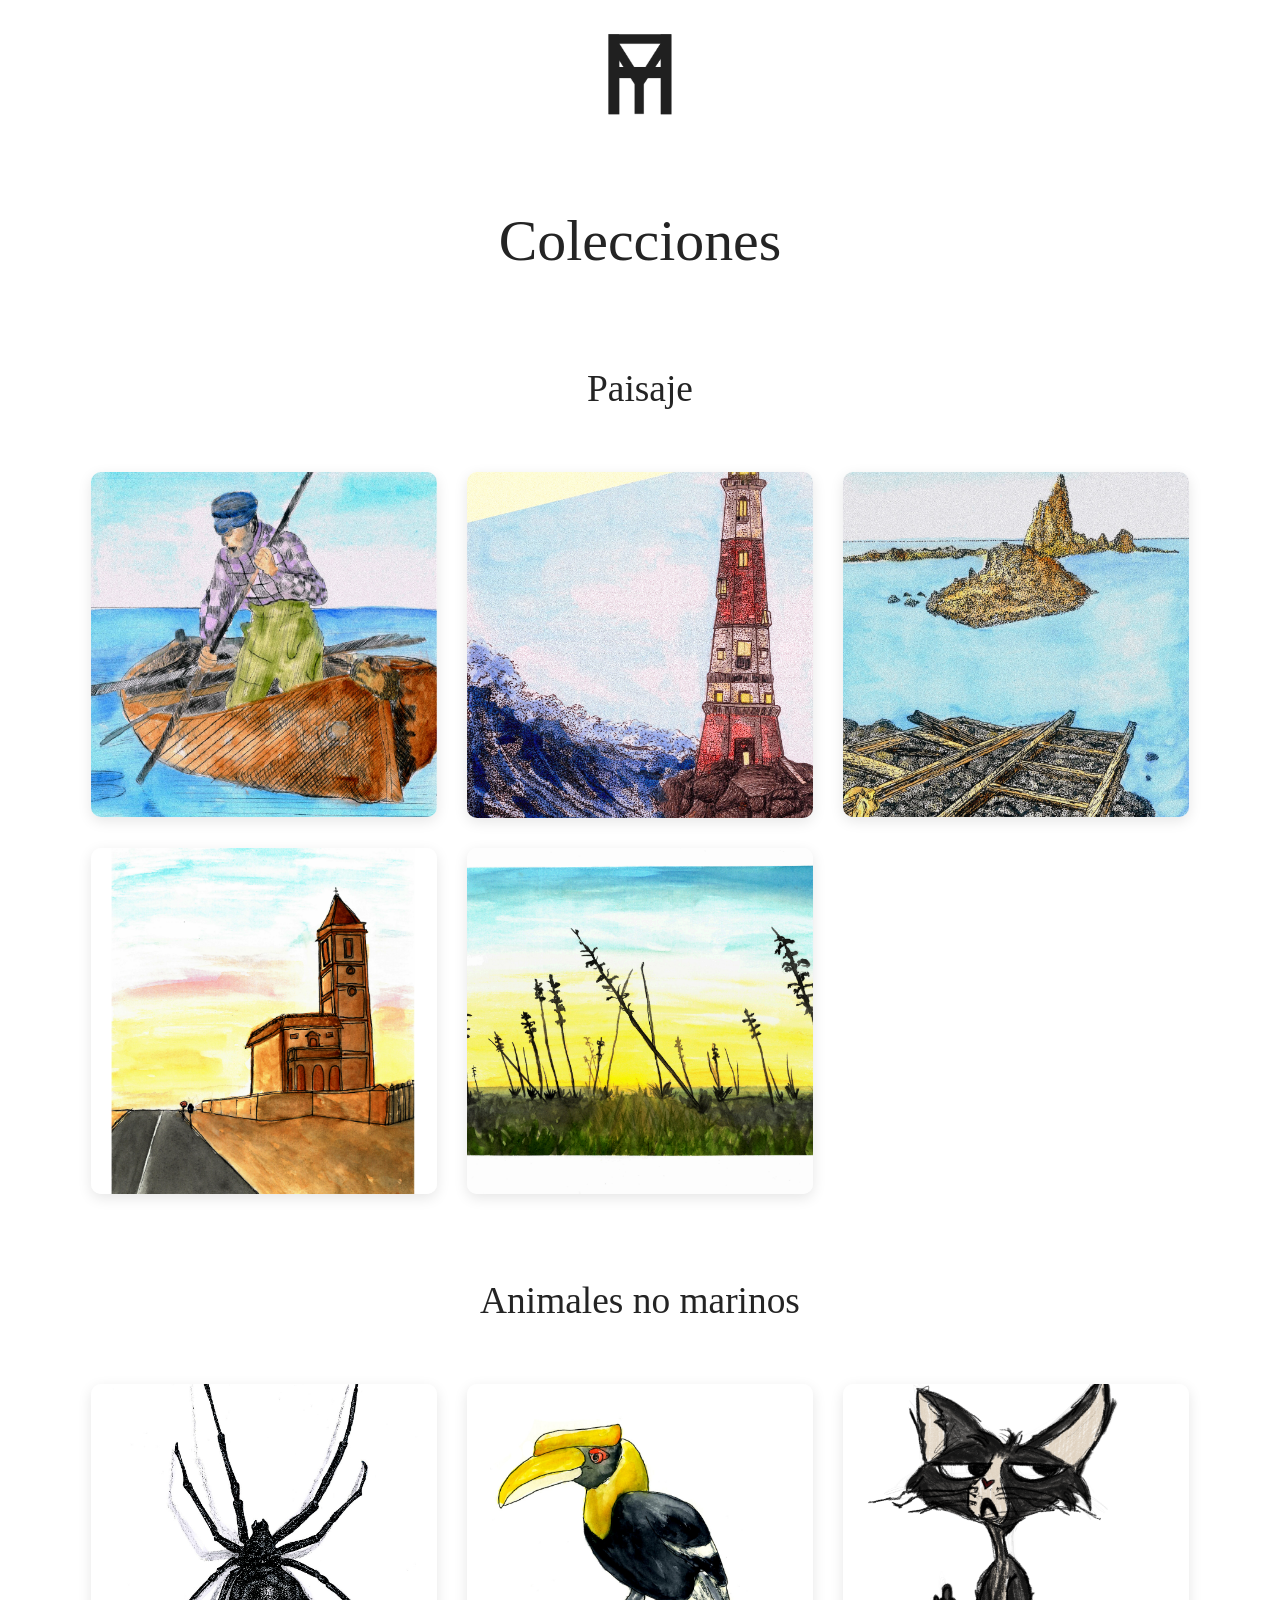
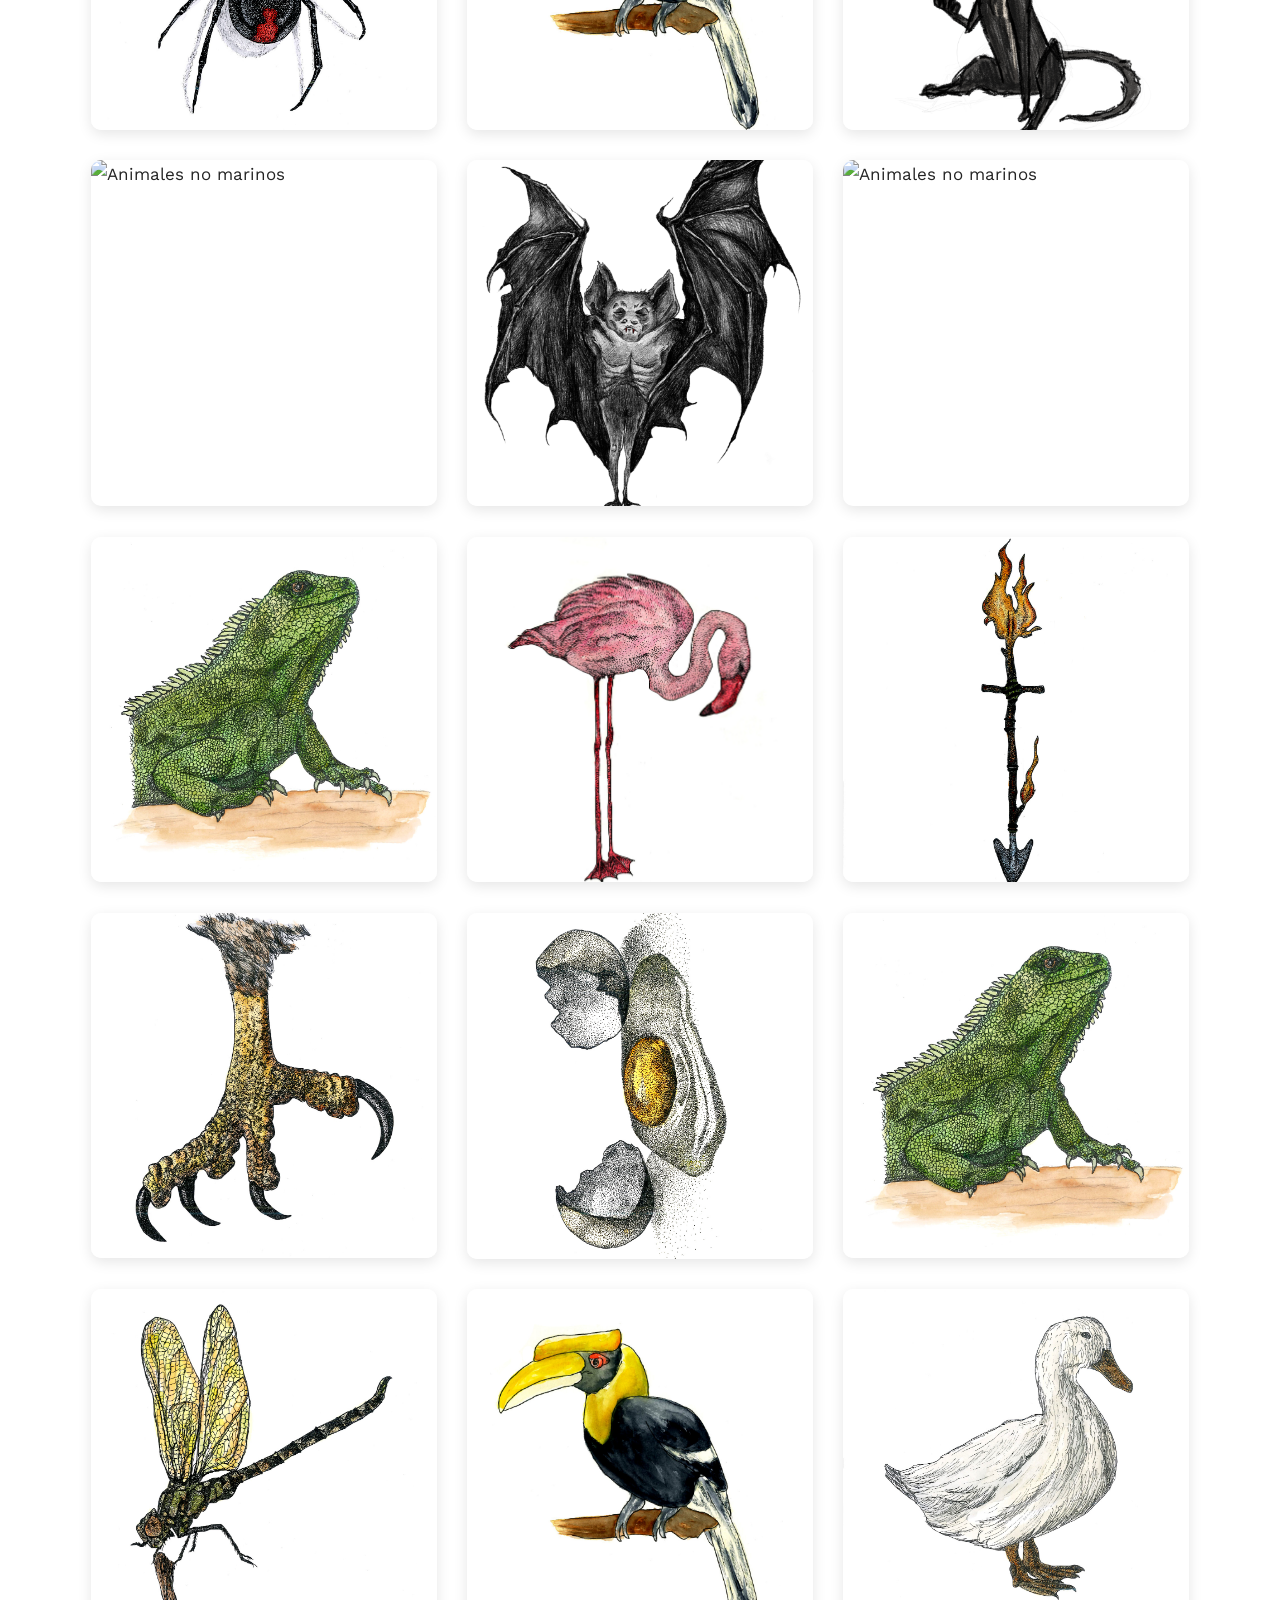
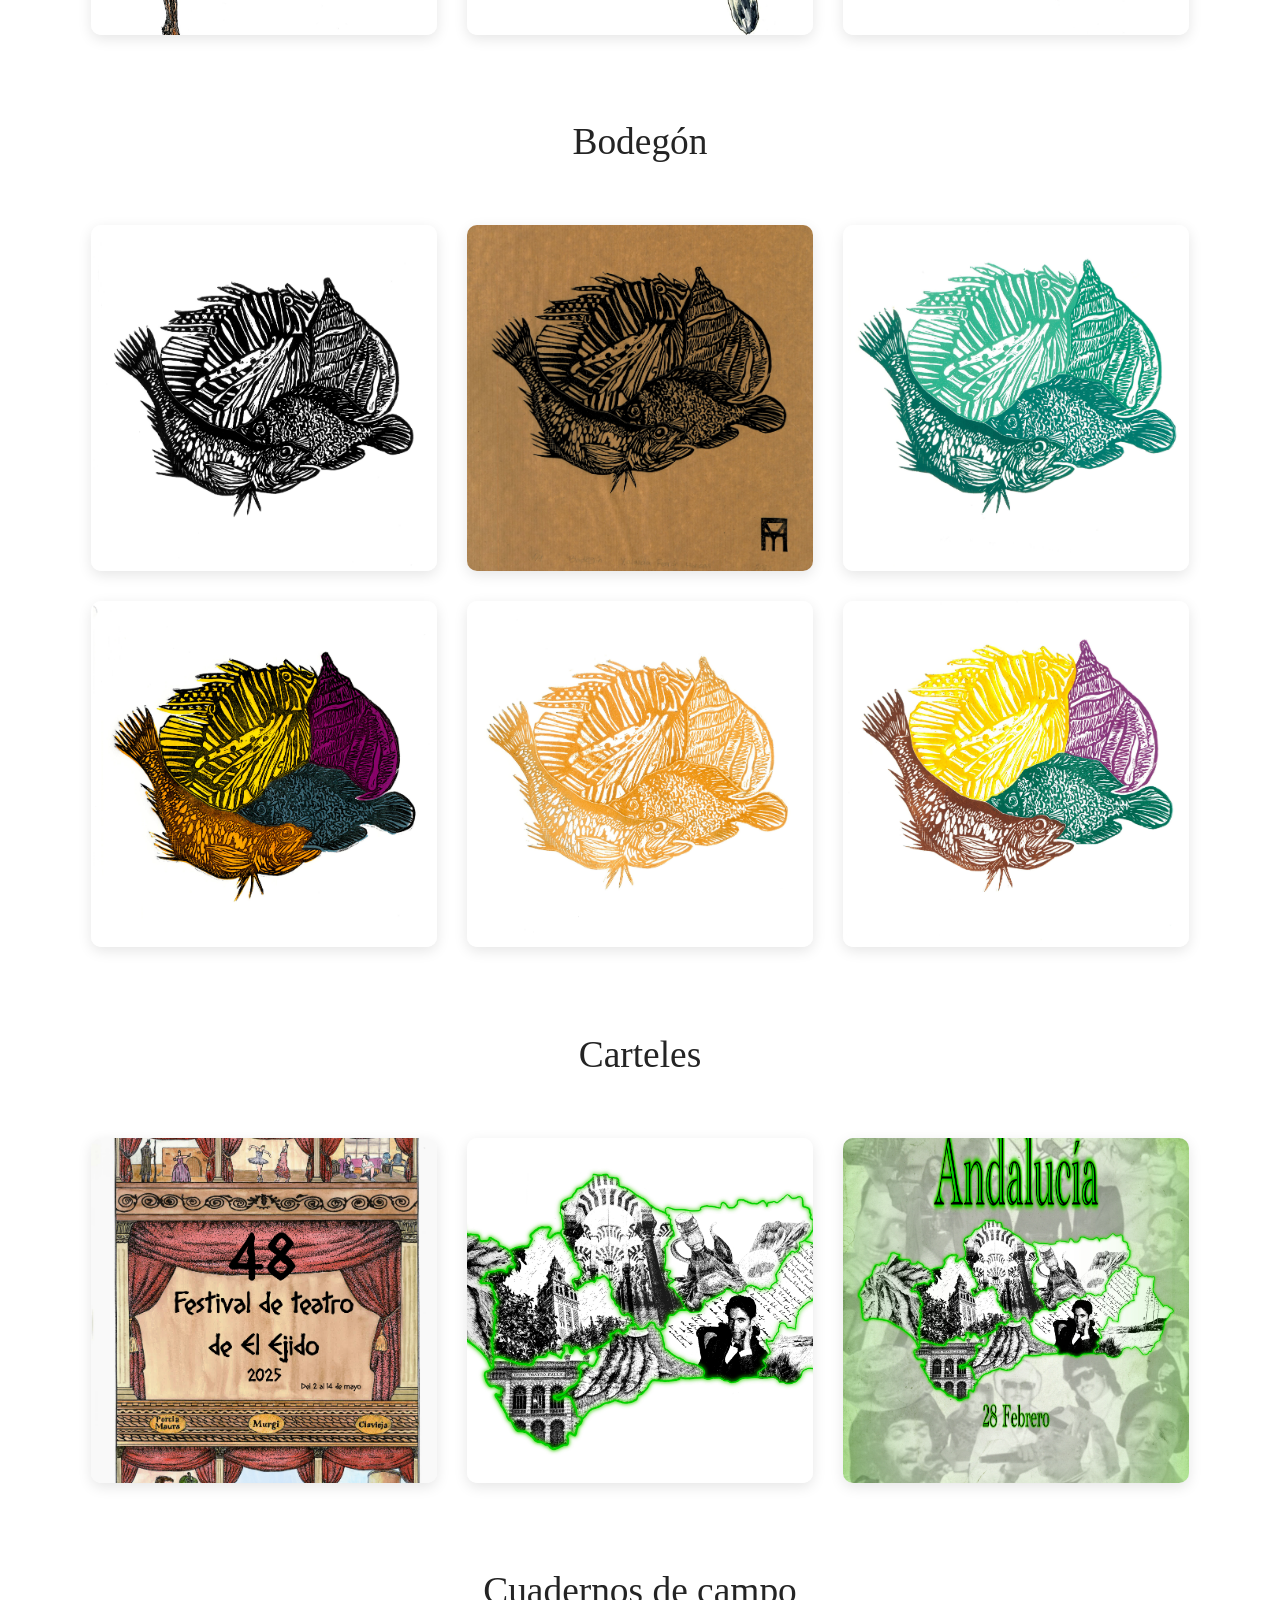
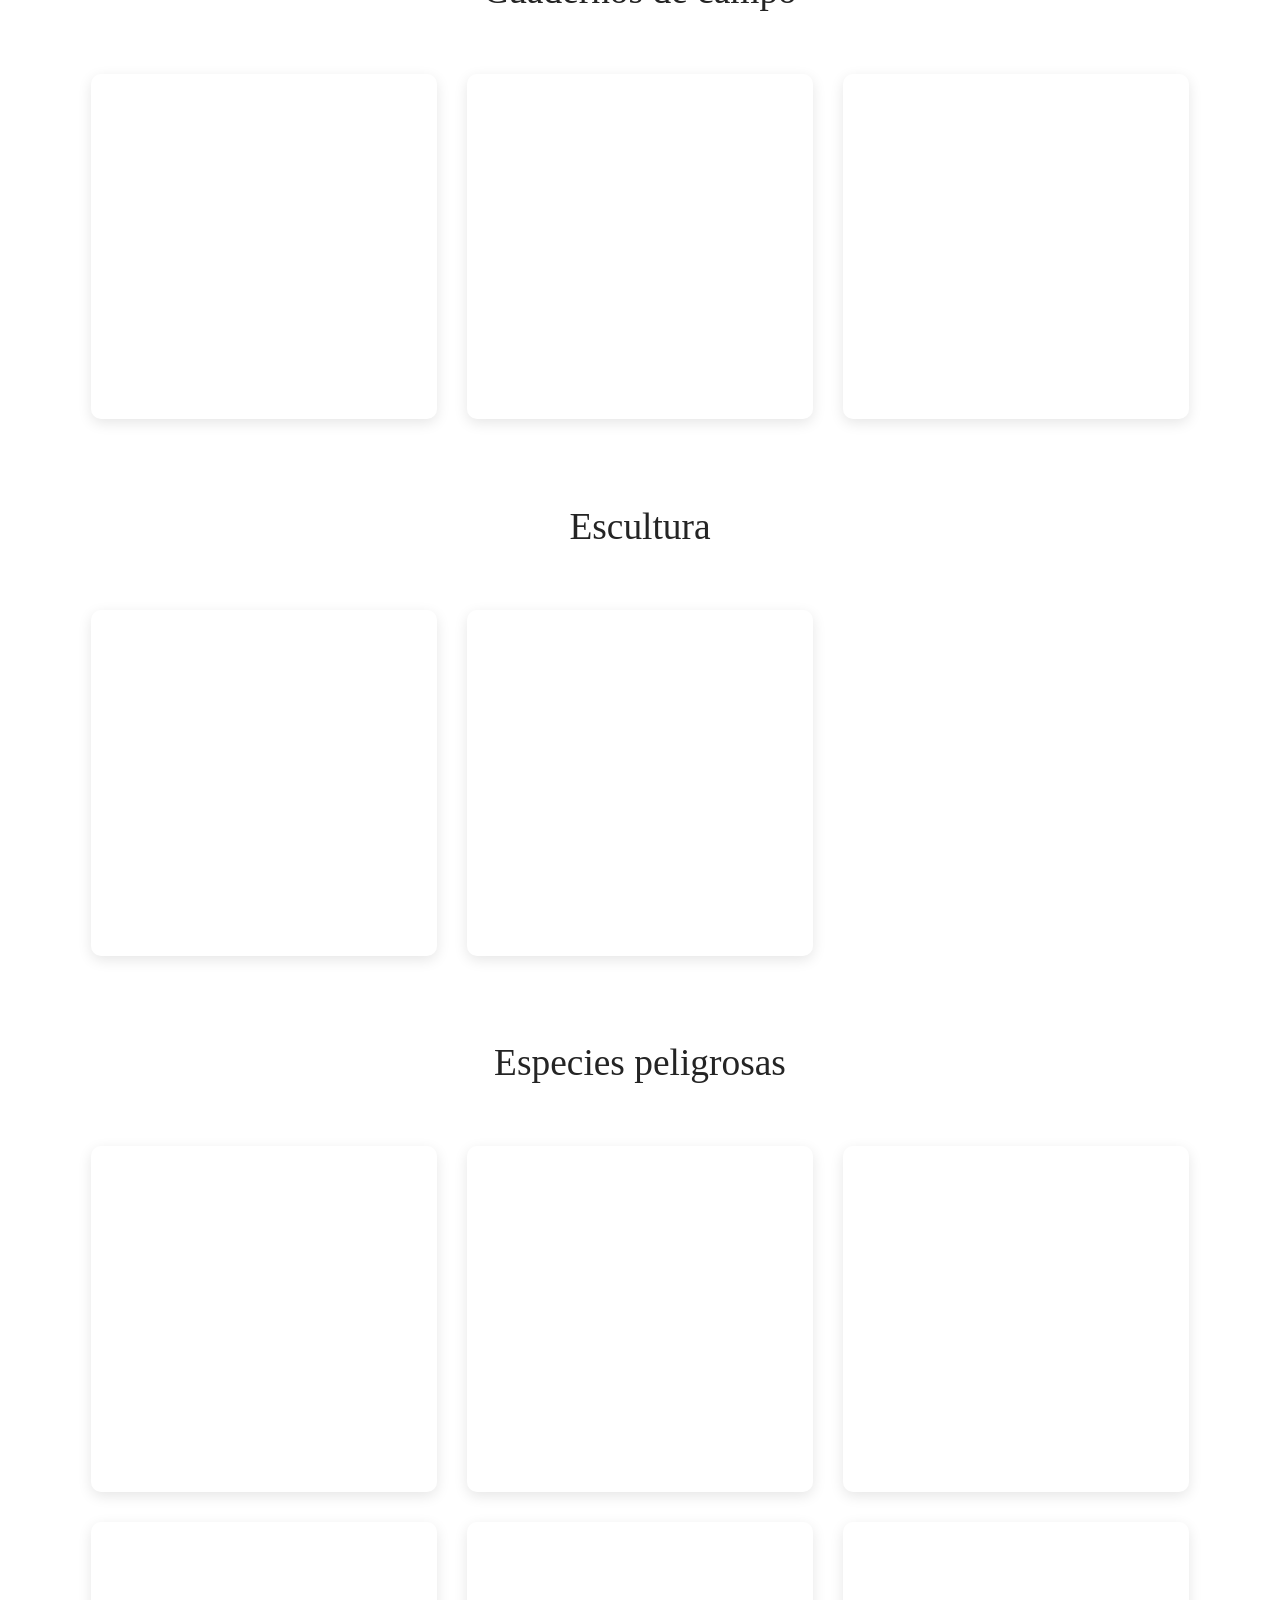
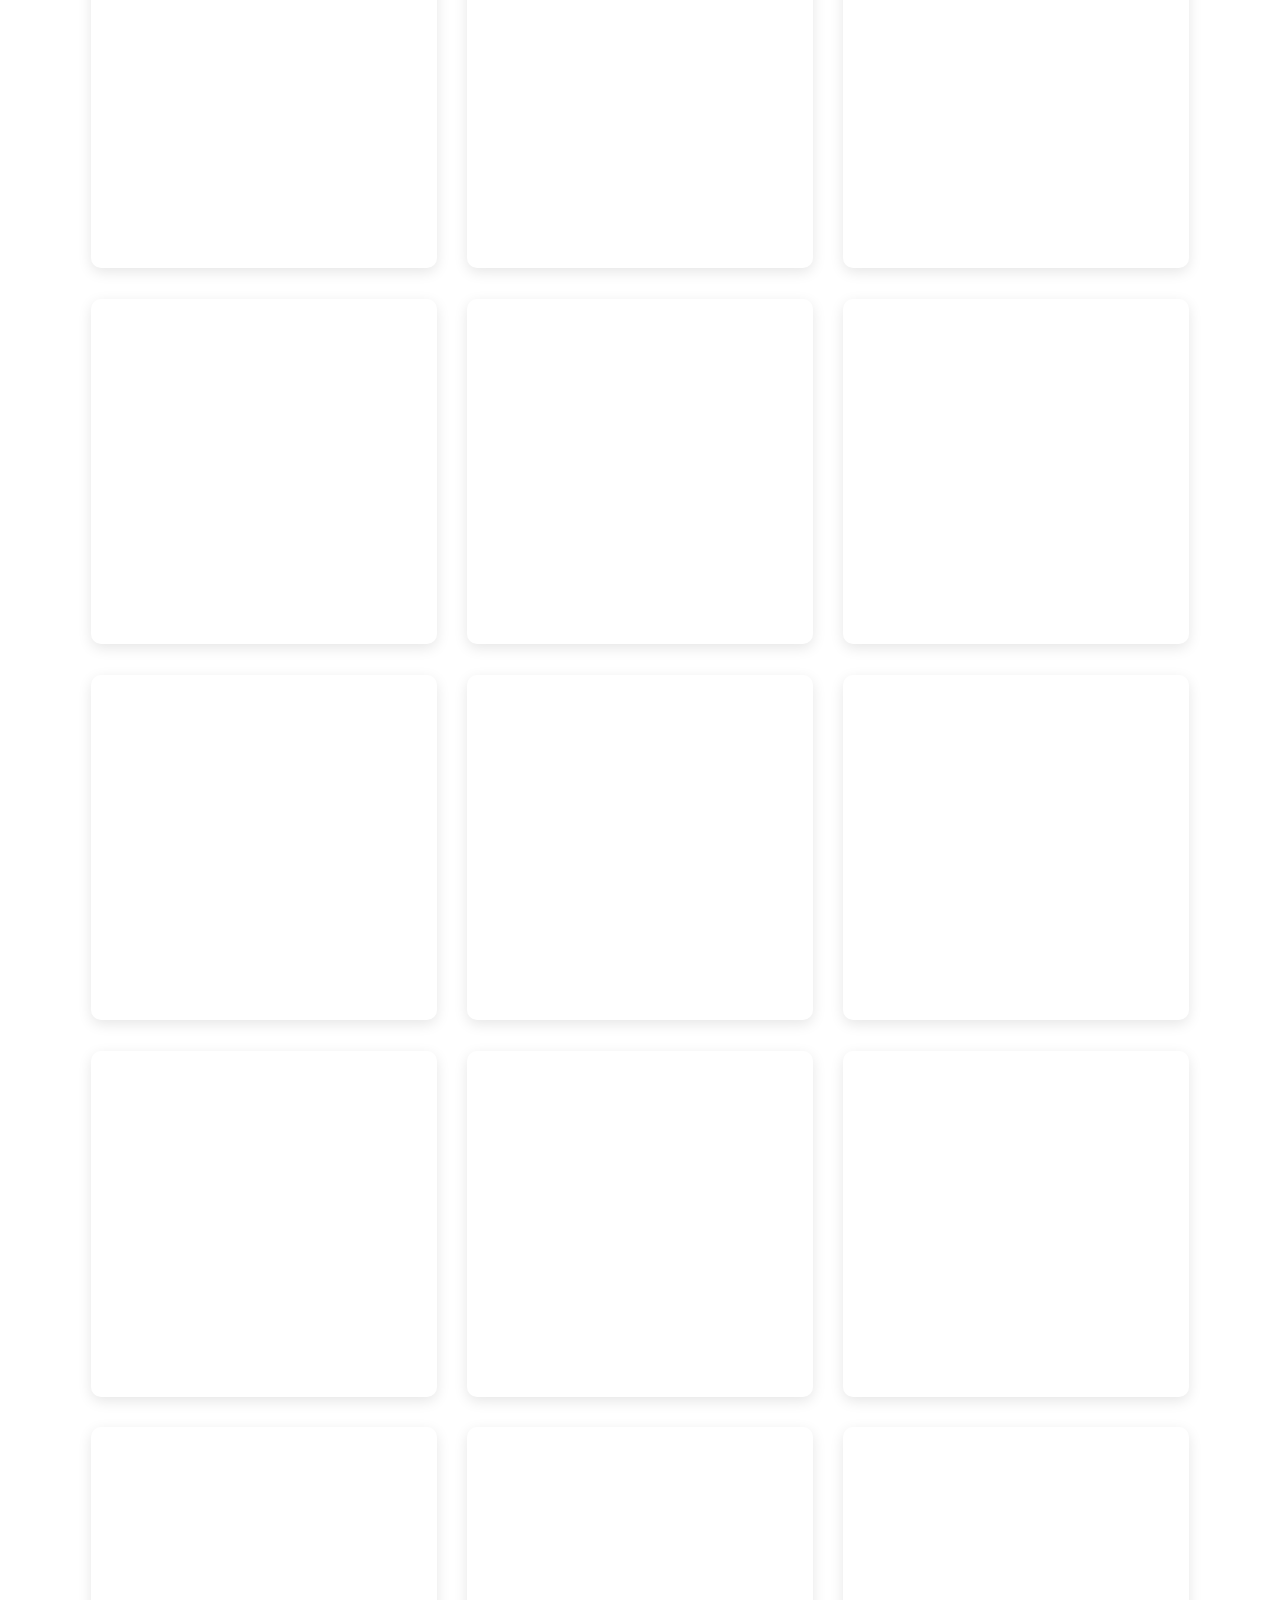
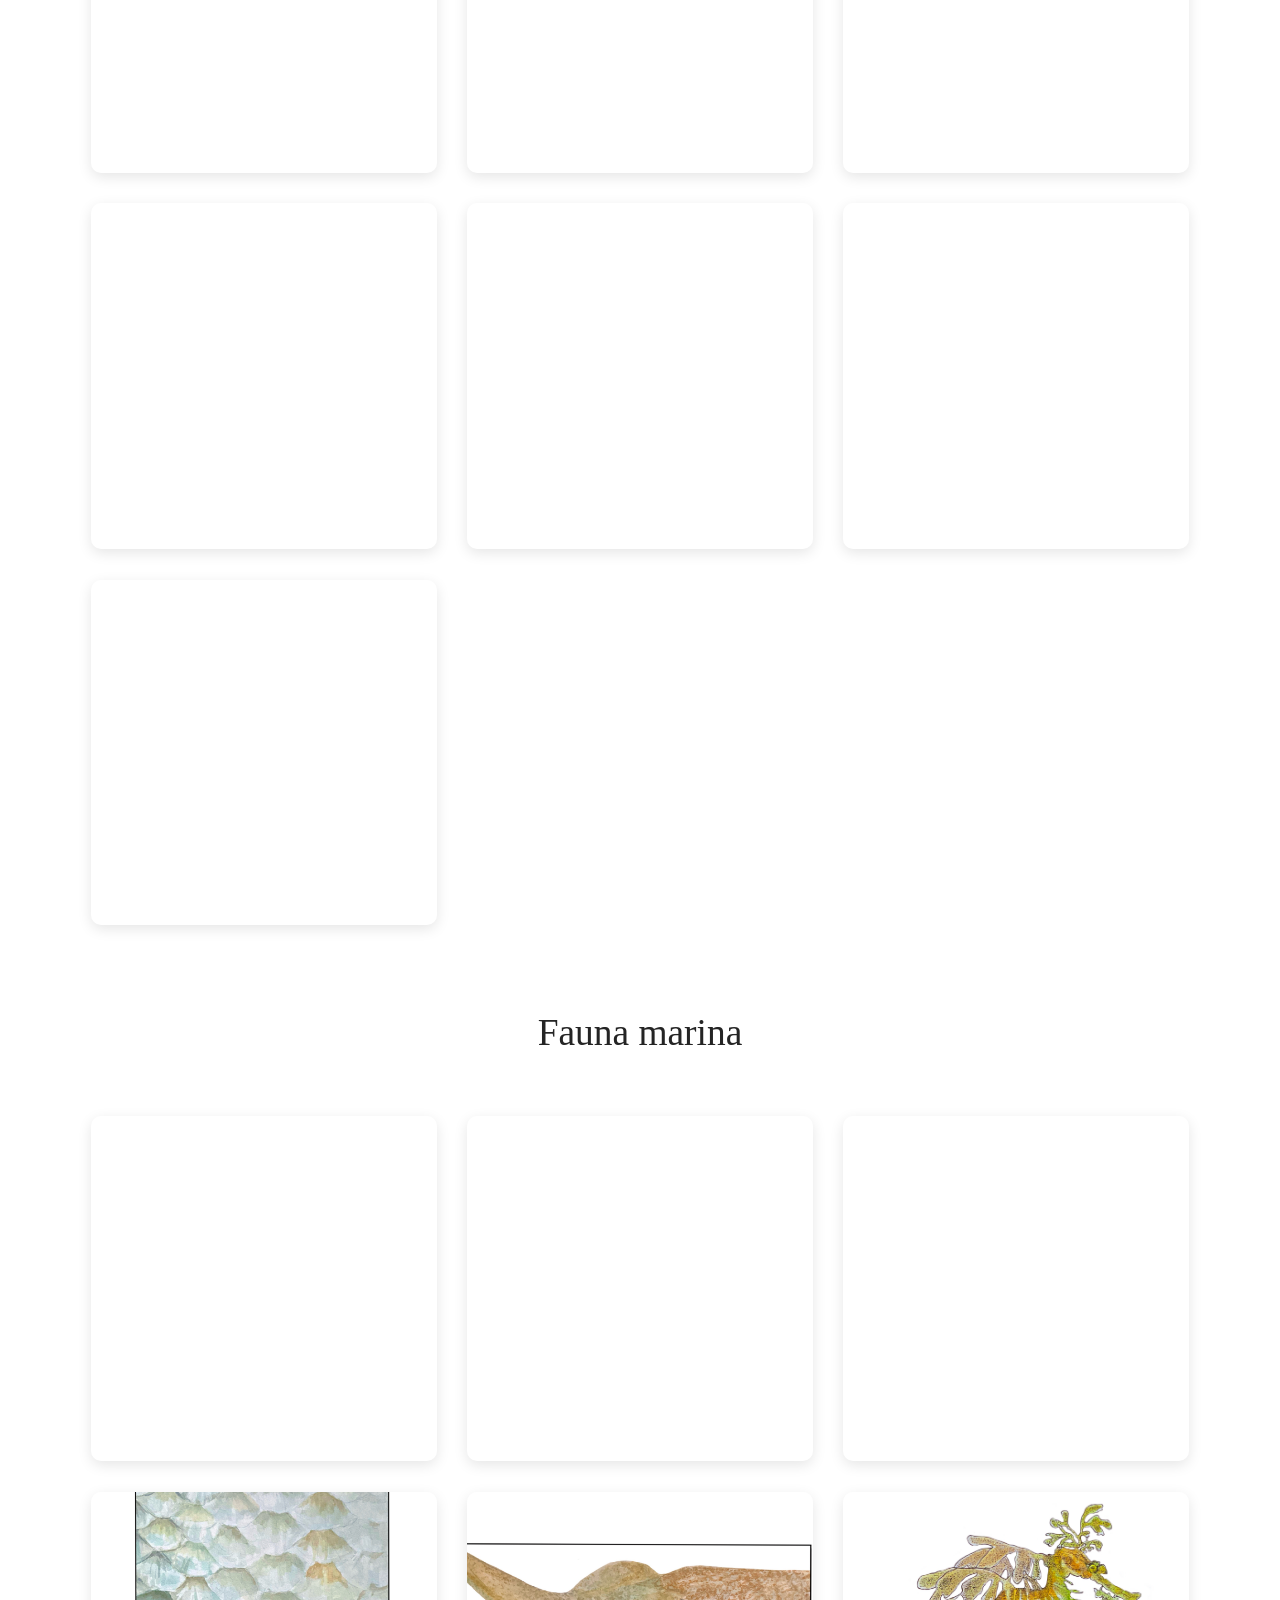
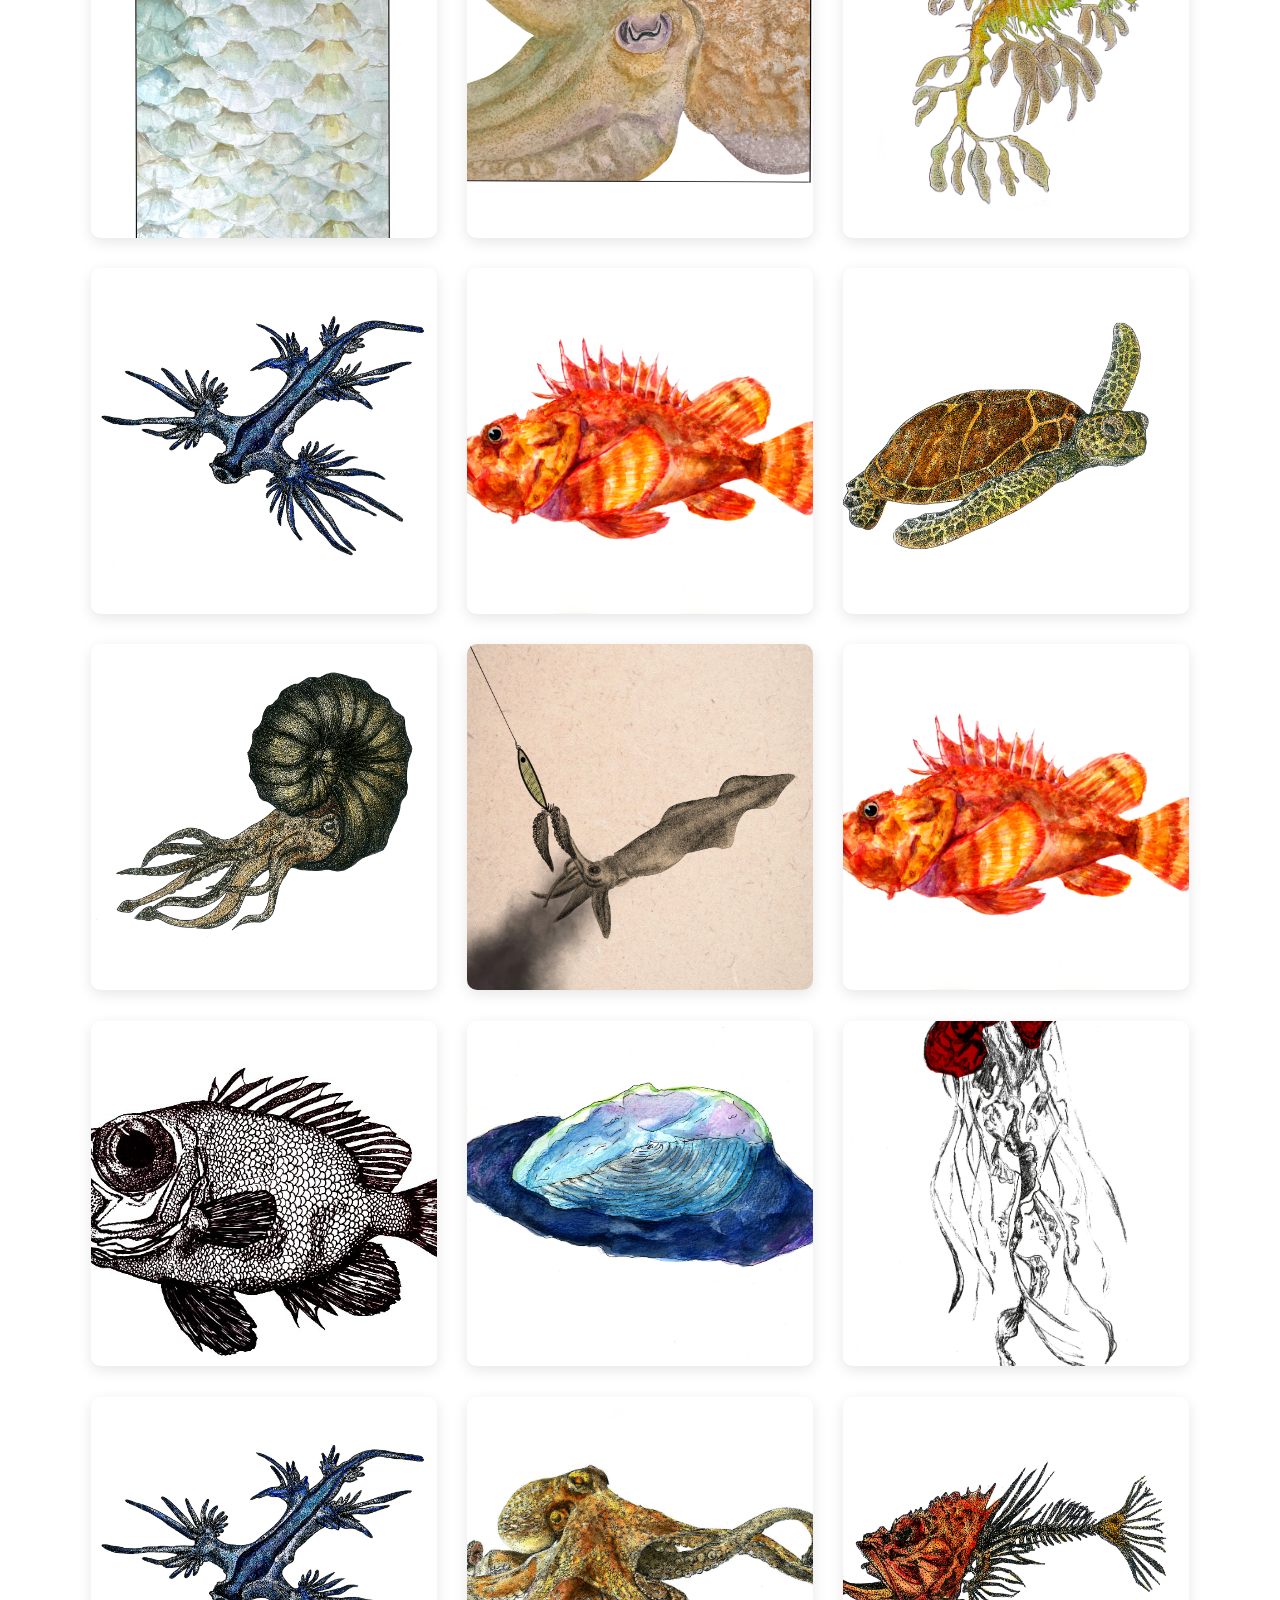
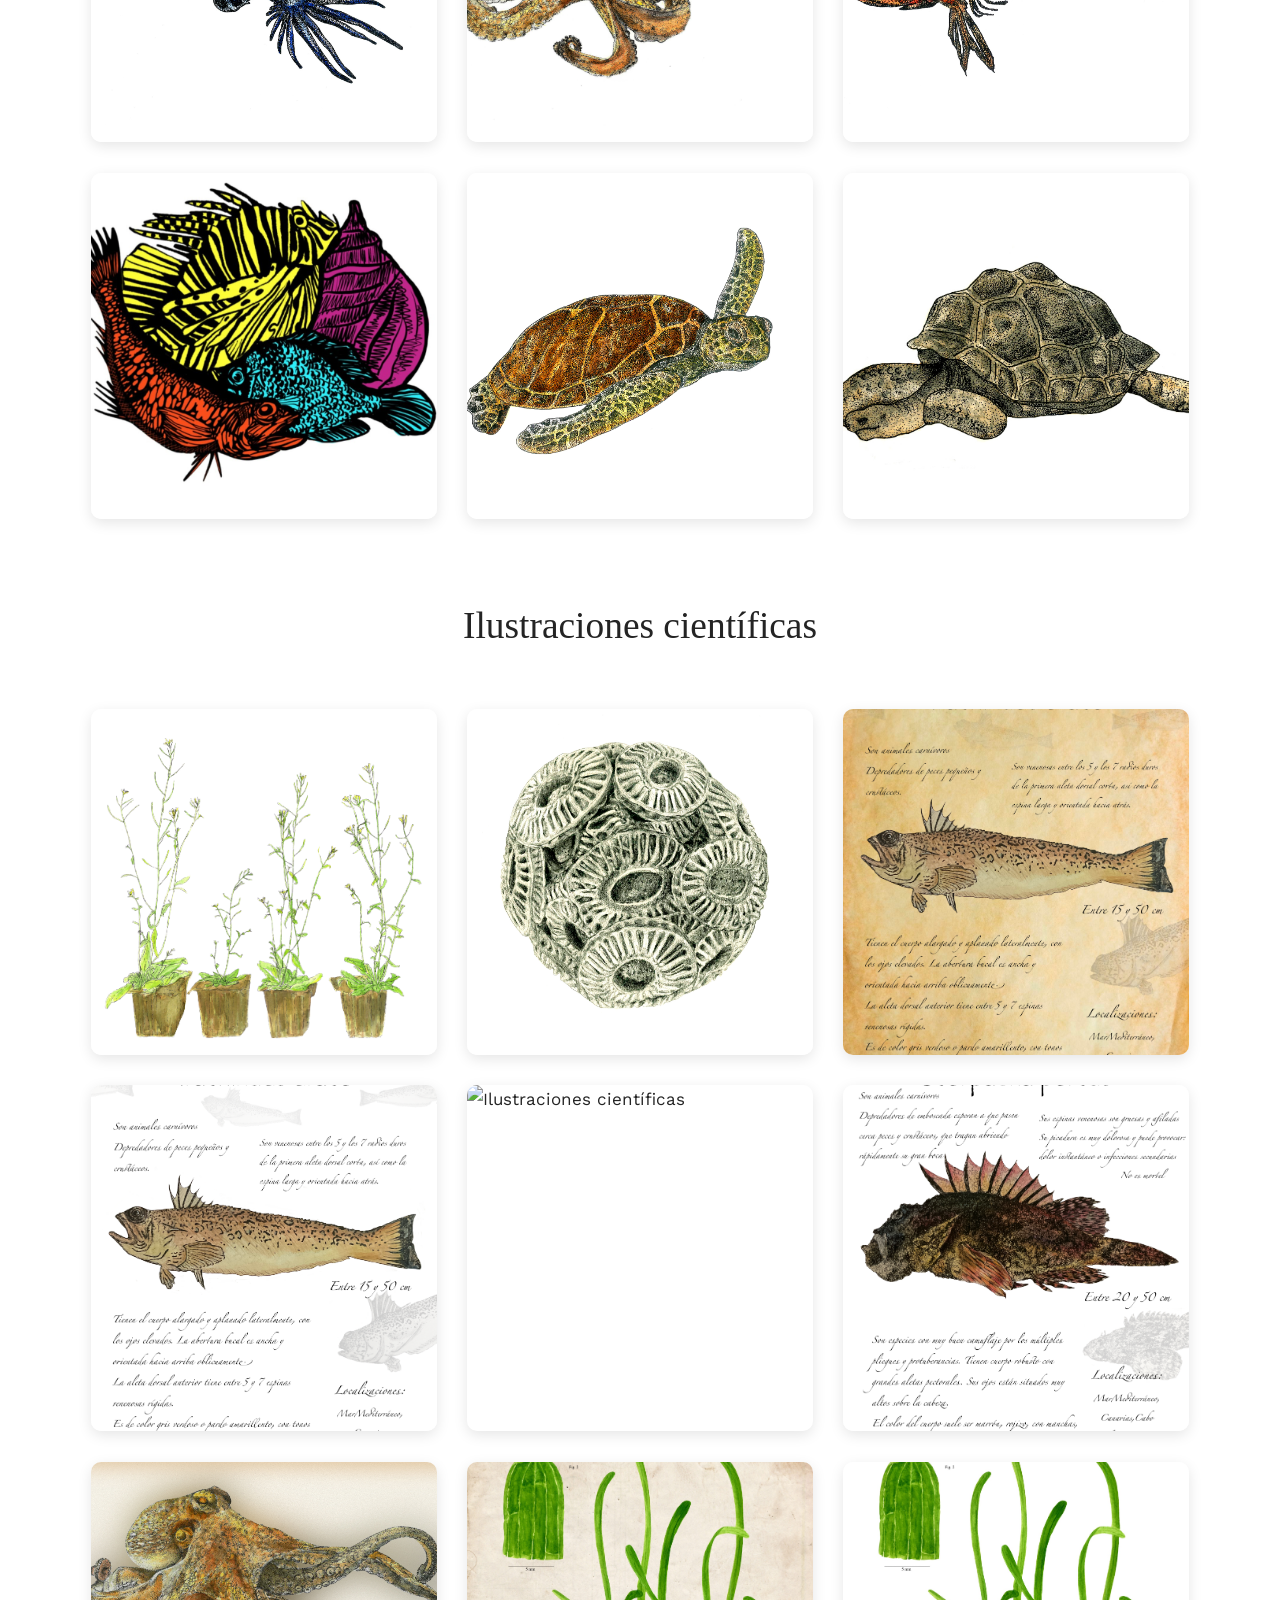
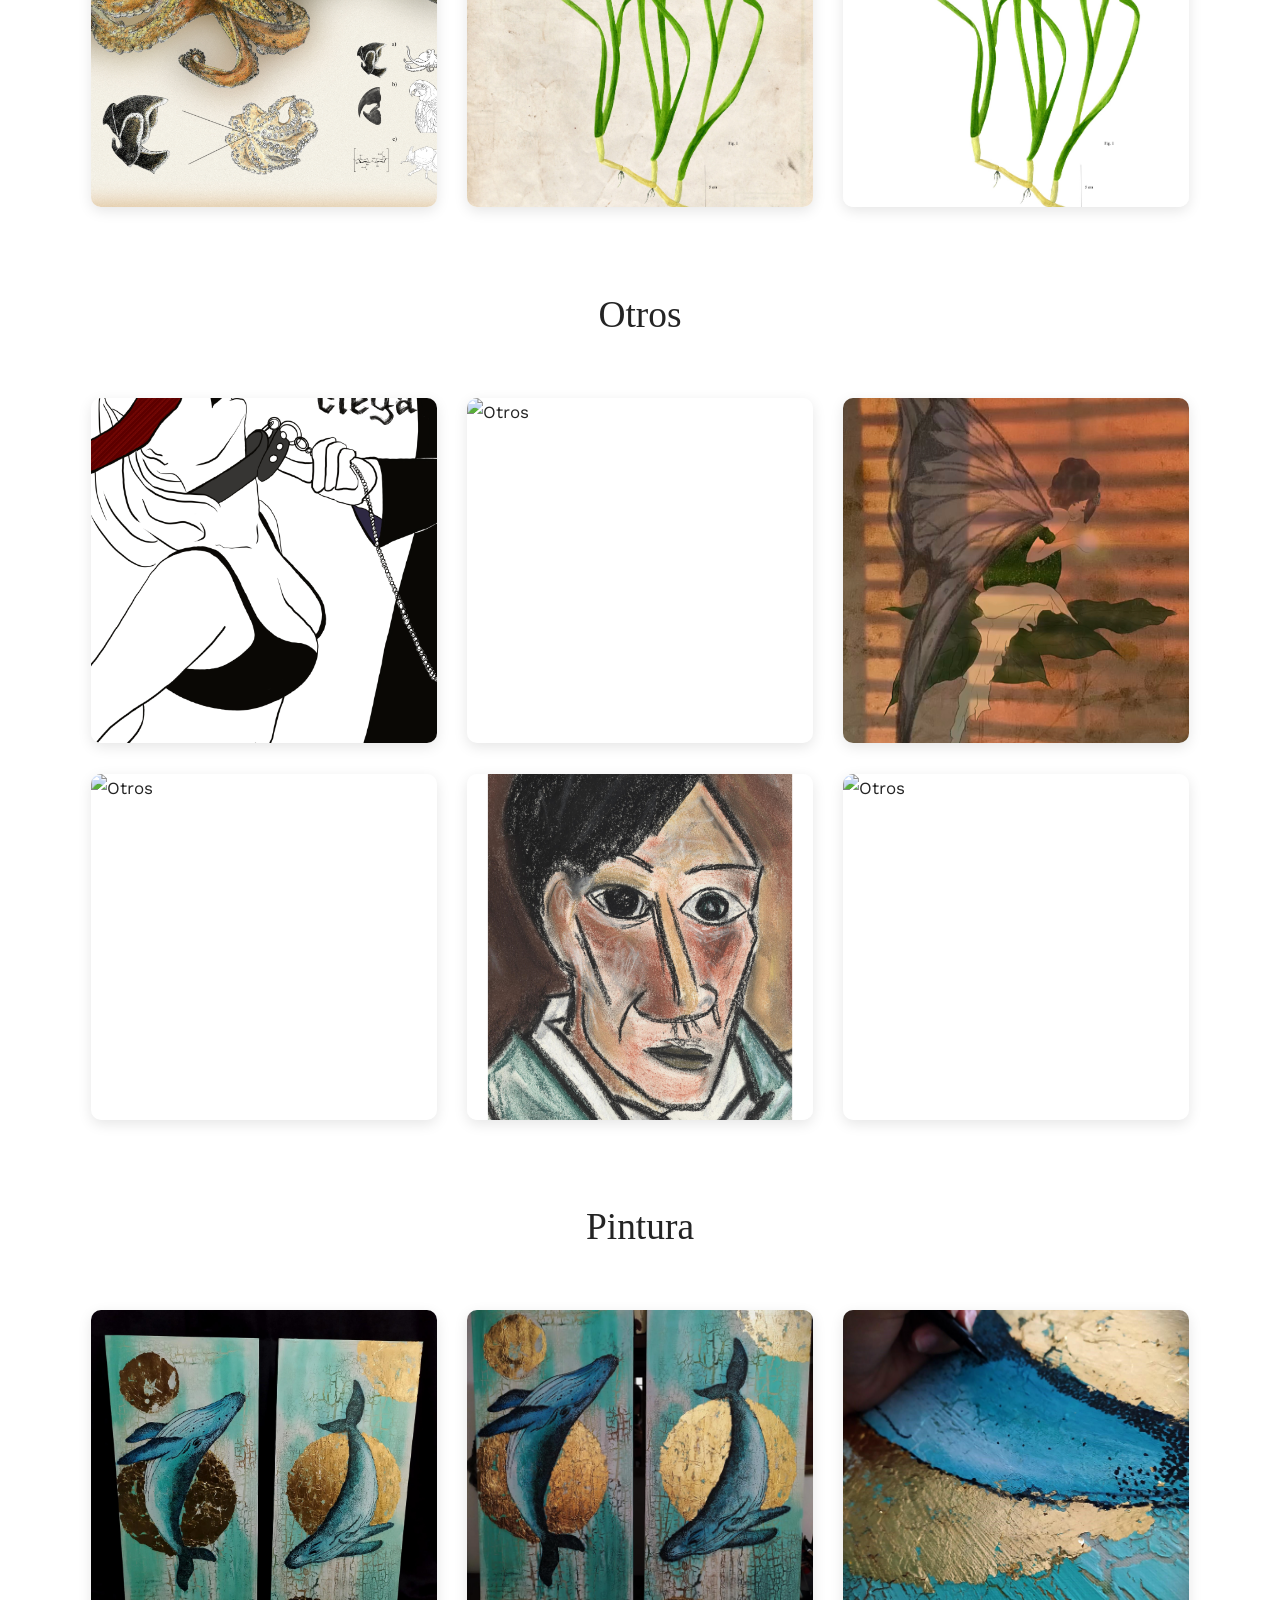
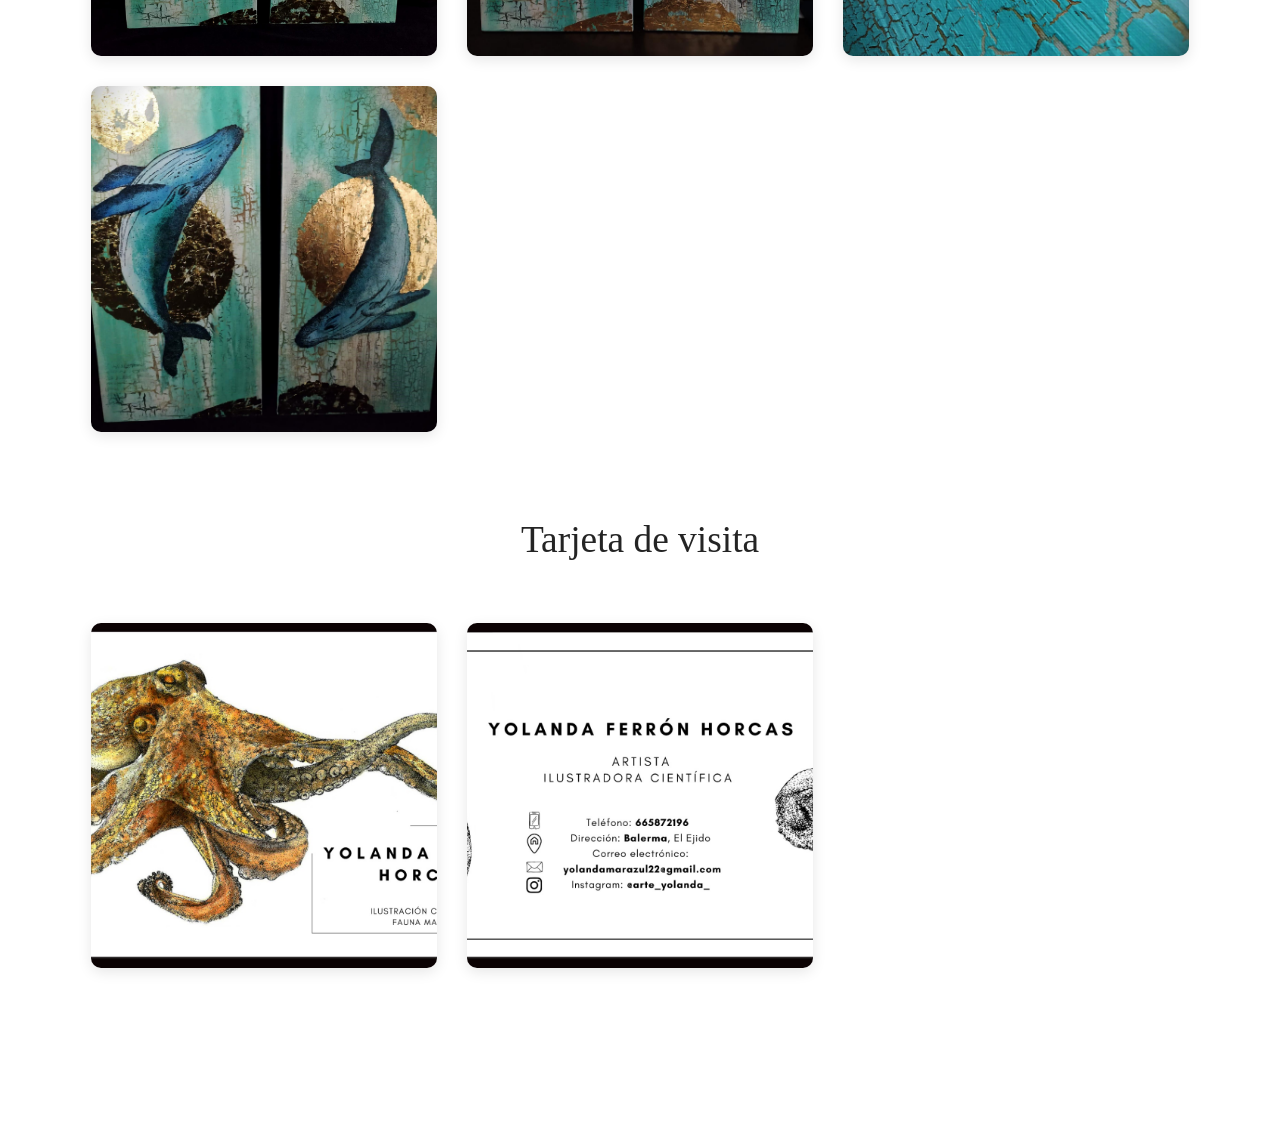
==== commit 8635aa0b: "Pruebas definitivas" ====
--- a/colecciones.html
+++ b/colecciones.html
@@ -1,229 +1,229 @@
-<!DOCTYPE html>
-<html lang="es">
-<head>
-<meta charset="UTF-8">
-<meta name="viewport" content="width=device-width, initial-scale=1.0">
-<title>yolanda_arte</title>
-<meta name="description" content="Colecciones de ilustración de Yolanda Ferrón.">
-<link rel="icon" type="image/png" href="ilustraciones/Página web/Logo Yolanda/logo sin fondo.png">
-<link rel="preconnect" href="https://fonts.googleapis.com">
-<link rel="preconnect" href="https://fonts.gstatic.com" crossorigin>
-<link href="https://fonts.googleapis.com/css2?family=Playfair+Display:wght@500;600;700&family=Cormorant+Garamond:wght@500;600;700&family=Work+Sans:wght@400;500;600&family=Dancing+Script:wght@600;700&family=Homemade+Apple&display=swap" rel="stylesheet">
-<link rel="stylesheet" href="style.css">
-</head>
-<body>
-
-  <!-- CABECERA: solo el logo, para no distraer del expositor -->
-  <header class="site-header gallery-header">
-    <div class="header-bottom-inner">
-      <a class="logo" href="index.html">
-        <img src="ilustraciones/Página web/Logo Yolanda/logo sin fondo.png" alt="Logo">
-      </a>
-    </div>
-  </header>
-
-  <!-- COLECCIONES: expositor de todas las obras -->
-  <main class="collections">
-    <div class="wrap">
-      <h1>Colecciones</h1>
-      <section class="gallery-group">
-        <h2>Paisaje</h2>
-        <div class="gallery-grid">
-          <div class="gallery-item" data-src="ilustraciones/Página web/Paisaje/1.jpg"><img src="ilustraciones/Página web/Paisaje/1.jpg" alt="Paisaje" loading="lazy"></div>
-          <div class="gallery-item" data-src="ilustraciones/Página web/Paisaje/2.jpg"><img src="ilustraciones/Página web/Paisaje/2.jpg" alt="Paisaje" loading="lazy"></div>
-          <div class="gallery-item" data-src="ilustraciones/Página web/Paisaje/3.jpg"><img src="ilustraciones/Página web/Paisaje/3.jpg" alt="Paisaje" loading="lazy"></div>
-          <div class="gallery-item" data-src="ilustraciones/Página web/Paisaje/cabo iglesia.jpg"><img src="ilustraciones/Página web/Paisaje/cabo iglesia.jpg" alt="Paisaje" loading="lazy"></div>
-          <div class="gallery-item" data-src="ilustraciones/Página web/Paisaje/pitas.jpg"><img src="ilustraciones/Página web/Paisaje/pitas.jpg" alt="Paisaje" loading="lazy"></div>
-        </div>
-      </section>
-      <section class="gallery-group">
-        <h2>Animales no marinos</h2>
-        <div class="gallery-grid">
-          <div class="gallery-item" data-src="ilustraciones/Página web/animales NO marinos/Araña.jpg"><img src="ilustraciones/Página web/animales NO marinos/Araña.jpg" alt="Animales no marinos" loading="lazy"></div>
-          <div class="gallery-item" data-src="ilustraciones/Página web/animales NO marinos/Buceros bicornis_ Yolanda Ferrón.jpg"><img src="ilustraciones/Página web/animales NO marinos/Buceros bicornis_ Yolanda Ferrón.jpg" alt="Animales no marinos" loading="lazy"></div>
-          <div class="gallery-item" data-src="ilustraciones/Página web/animales NO marinos/IMG_0641.PNG"><img src="ilustraciones/Página web/animales NO marinos/IMG_0641.PNG" alt="Animales no marinos" loading="lazy"></div>
-          <div class="gallery-item" data-src="ilustraciones/Página web/animales NO marinos/IMG_0646.PNG"><img src="ilustraciones/Página web/animales NO marinos/IMG_0646.PNG" alt="Animales no marinos" loading="lazy"></div>
-          <div class="gallery-item" data-src="ilustraciones/Página web/animales NO marinos/IMG_1901.JPG"><img src="ilustraciones/Página web/animales NO marinos/IMG_1901.JPG" alt="Animales no marinos" loading="lazy"></div>
-          <div class="gallery-item" data-src="ilustraciones/Página web/animales NO marinos/IMG_1903.JPG"><img src="ilustraciones/Página web/animales NO marinos/IMG_1903.JPG" alt="Animales no marinos" loading="lazy"></div>
-          <div class="gallery-item" data-src="ilustraciones/Página web/animales NO marinos/Iguana_Yolanda Ferrón.jpg"><img src="ilustraciones/Página web/animales NO marinos/Iguana_Yolanda Ferrón.jpg" alt="Animales no marinos" loading="lazy"></div>
-          <div class="gallery-item" data-src="ilustraciones/Página web/animales NO marinos/flamenco.jpg"><img src="ilustraciones/Página web/animales NO marinos/flamenco.jpg" alt="Animales no marinos" loading="lazy"></div>
-          <div class="gallery-item" data-src="ilustraciones/Página web/animales NO marinos/flecha.jpg"><img src="ilustraciones/Página web/animales NO marinos/flecha.jpg" alt="Animales no marinos" loading="lazy"></div>
-          <div class="gallery-item" data-src="ilustraciones/Página web/animales NO marinos/garra.jpg"><img src="ilustraciones/Página web/animales NO marinos/garra.jpg" alt="Animales no marinos" loading="lazy"></div>
-          <div class="gallery-item" data-src="ilustraciones/Página web/animales NO marinos/huevo.jpg"><img src="ilustraciones/Página web/animales NO marinos/huevo.jpg" alt="Animales no marinos" loading="lazy"></div>
-          <div class="gallery-item" data-src="ilustraciones/Página web/animales NO marinos/iguana.jpg"><img src="ilustraciones/Página web/animales NO marinos/iguana.jpg" alt="Animales no marinos" loading="lazy"></div>
-          <div class="gallery-item" data-src="ilustraciones/Página web/animales NO marinos/liberula.jpg"><img src="ilustraciones/Página web/animales NO marinos/liberula.jpg" alt="Animales no marinos" loading="lazy"></div>
-          <div class="gallery-item" data-src="ilustraciones/Página web/animales NO marinos/pa.jpg"><img src="ilustraciones/Página web/animales NO marinos/pa.jpg" alt="Animales no marinos" loading="lazy"></div>
-          <div class="gallery-item" data-src="ilustraciones/Página web/animales NO marinos/pato.jpg"><img src="ilustraciones/Página web/animales NO marinos/pato.jpg" alt="Animales no marinos" loading="lazy"></div>
-        </div>
-      </section>
-      <section class="gallery-group">
-        <h2>Bodegón</h2>
-        <div class="gallery-grid">
-          <div class="gallery-item" data-src="ilustraciones/Página web/bodeg/bode.jpg"><img src="ilustraciones/Página web/bodeg/bode.jpg" alt="Bodegón" loading="lazy"></div>
-          <div class="gallery-item" data-src="ilustraciones/Página web/bodeg/bodegon -.jpg"><img src="ilustraciones/Página web/bodeg/bodegon -.jpg" alt="Bodegón" loading="lazy"></div>
-          <div class="gallery-item" data-src="ilustraciones/Página web/bodeg/bodegon azul.jpg"><img src="ilustraciones/Página web/bodeg/bodegon azul.jpg" alt="Bodegón" loading="lazy"></div>
-          <div class="gallery-item" data-src="ilustraciones/Página web/bodeg/bodegon cm.jpg"><img src="ilustraciones/Página web/bodeg/bodegon cm.jpg" alt="Bodegón" loading="lazy"></div>
-          <div class="gallery-item" data-src="ilustraciones/Página web/bodeg/bodegon naranja.jpg"><img src="ilustraciones/Página web/bodeg/bodegon naranja.jpg" alt="Bodegón" loading="lazy"></div>
-          <div class="gallery-item" data-src="ilustraciones/Página web/bodeg/bodegon.jpg"><img src="ilustraciones/Página web/bodeg/bodegon.jpg" alt="Bodegón" loading="lazy"></div>
-        </div>
-      </section>
-      <section class="gallery-group">
-        <h2>Carteles</h2>
-        <div class="gallery-grid">
-          <div class="gallery-item" data-src="ilustraciones/Página web/carteles/IMG_2657.JPG"><img src="ilustraciones/Página web/carteles/IMG_2657.JPG" alt="Carteles" loading="lazy"></div>
-          <div class="gallery-item" data-src="ilustraciones/Página web/carteles/IMG_2706.JPG"><img src="ilustraciones/Página web/carteles/IMG_2706.JPG" alt="Carteles" loading="lazy"></div>
-          <div class="gallery-item" data-src="ilustraciones/Página web/carteles/IMG_2730.JPG"><img src="ilustraciones/Página web/carteles/IMG_2730.JPG" alt="Carteles" loading="lazy"></div>
-        </div>
-      </section>
-      <section class="gallery-group">
-        <h2>Cuadernos de campo</h2>
-        <div class="gallery-grid">
-          <div class="gallery-item" data-src="ilustraciones/Página web/cuadernos de campo/conchas sket.jpg"><img src="ilustraciones/Página web/cuadernos de campo/conchas sket.jpg" alt="Cuadernos de campo" loading="lazy"></div>
-          <div class="gallery-item" data-src="ilustraciones/Página web/cuadernos de campo/f16c4015-44f7-4baa-9689-155f149857c5.jpg"><img src="ilustraciones/Página web/cuadernos de campo/f16c4015-44f7-4baa-9689-155f149857c5.jpg" alt="Cuadernos de campo" loading="lazy"></div>
-          <div class="gallery-item" data-src="ilustraciones/Página web/cuadernos de campo/peces sket.jpg"><img src="ilustraciones/Página web/cuadernos de campo/peces sket.jpg" alt="Cuadernos de campo" loading="lazy"></div>
-        </div>
-      </section>
-      <section class="gallery-group">
-        <h2>Escultura</h2>
-        <div class="gallery-grid">
-          <div class="gallery-item" data-src="ilustraciones/Página web/escultura/WhatsApp Image 2022-07-23 at 2.35.36 PM (1).jpeg"><img src="ilustraciones/Página web/escultura/WhatsApp Image 2022-07-23 at 2.35.36 PM (1).jpeg" alt="Escultura" loading="lazy"></div>
-          <div class="gallery-item" data-src="ilustraciones/Página web/escultura/pulpo.jpg"><img src="ilustraciones/Página web/escultura/pulpo.jpg" alt="Escultura" loading="lazy"></div>
-        </div>
-      </section>
-      <section class="gallery-group">
-        <h2>Especies peligrosas</h2>
-        <div class="gallery-grid">
-          <div class="gallery-item" data-src="ilustraciones/Página web/especies peligrosas/4ad8f8d5-83b3-4896-a747-e8d417cc89ec.jpg"><img src="ilustraciones/Página web/especies peligrosas/4ad8f8d5-83b3-4896-a747-e8d417cc89ec.jpg" alt="Especies peligrosas" loading="lazy"></div>
-          <div class="gallery-item" data-src="ilustraciones/Página web/especies peligrosas/anemona.jpg"><img src="ilustraciones/Página web/especies peligrosas/anemona.jpg" alt="Especies peligrosas" loading="lazy"></div>
-          <div class="gallery-item" data-src="ilustraciones/Página web/especies peligrosas/araña negra.jpg"><img src="ilustraciones/Página web/especies peligrosas/araña negra.jpg" alt="Especies peligrosas" loading="lazy"></div>
-          <div class="gallery-item" data-src="ilustraciones/Página web/especies peligrosas/araña.jpg"><img src="ilustraciones/Página web/especies peligrosas/araña.jpg" alt="Especies peligrosas" loading="lazy"></div>
-          <div class="gallery-item" data-src="ilustraciones/Página web/especies peligrosas/barracuda.jpg"><img src="ilustraciones/Página web/especies peligrosas/barracuda.jpg" alt="Especies peligrosas" loading="lazy"></div>
-          <div class="gallery-item" data-src="ilustraciones/Página web/especies peligrosas/cabracho.jpg"><img src="ilustraciones/Página web/especies peligrosas/cabracho.jpg" alt="Especies peligrosas" loading="lazy"></div>
-          <div class="gallery-item" data-src="ilustraciones/Página web/especies peligrosas/carabela.jpg"><img src="ilustraciones/Página web/especies peligrosas/carabela.jpg" alt="Especies peligrosas" loading="lazy"></div>
-          <div class="gallery-item" data-src="ilustraciones/Página web/especies peligrosas/erizo.jpg"><img src="ilustraciones/Página web/especies peligrosas/erizo.jpg" alt="Especies peligrosas" loading="lazy"></div>
-          <div class="gallery-item" data-src="ilustraciones/Página web/especies peligrosas/ermitaño.jpg"><img src="ilustraciones/Página web/especies peligrosas/ermitaño.jpg" alt="Especies peligrosas" loading="lazy"></div>
-          <div class="gallery-item" data-src="ilustraciones/Página web/especies peligrosas/escorpion w.jpg"><img src="ilustraciones/Página web/especies peligrosas/escorpion w.jpg" alt="Especies peligrosas" loading="lazy"></div>
-          <div class="gallery-item" data-src="ilustraciones/Página web/especies peligrosas/escorpion.jpg"><img src="ilustraciones/Página web/especies peligrosas/escorpion.jpg" alt="Especies peligrosas" loading="lazy"></div>
-          <div class="gallery-item" data-src="ilustraciones/Página web/especies peligrosas/manta.jpg"><img src="ilustraciones/Página web/especies peligrosas/manta.jpg" alt="Especies peligrosas" loading="lazy"></div>
-          <div class="gallery-item" data-src="ilustraciones/Página web/especies peligrosas/martillo.jpg"><img src="ilustraciones/Página web/especies peligrosas/martillo.jpg" alt="Especies peligrosas" loading="lazy"></div>
-          <div class="gallery-item" data-src="ilustraciones/Página web/especies peligrosas/mielga.jpg"><img src="ilustraciones/Página web/especies peligrosas/mielga.jpg" alt="Especies peligrosas" loading="lazy"></div>
-          <div class="gallery-item" data-src="ilustraciones/Página web/especies peligrosas/morena.jpg"><img src="ilustraciones/Página web/especies peligrosas/morena.jpg" alt="Especies peligrosas" loading="lazy"></div>
-          <div class="gallery-item" data-src="ilustraciones/Página web/especies peligrosas/pez león.jpg"><img src="ilustraciones/Página web/especies peligrosas/pez león.jpg" alt="Especies peligrosas" loading="lazy"></div>
-          <div class="gallery-item" data-src="ilustraciones/Página web/especies peligrosas/pez piedra.jpg"><img src="ilustraciones/Página web/especies peligrosas/pez piedra.jpg" alt="Especies peligrosas" loading="lazy"></div>
-          <div class="gallery-item" data-src="ilustraciones/Página web/especies peligrosas/tembladera.jpg"><img src="ilustraciones/Página web/especies peligrosas/tembladera.jpg" alt="Especies peligrosas" loading="lazy"></div>
-          <div class="gallery-item" data-src="ilustraciones/Página web/especies peligrosas/tiburón blanco.jpg"><img src="ilustraciones/Página web/especies peligrosas/tiburón blanco.jpg" alt="Especies peligrosas" loading="lazy"></div>
-          <div class="gallery-item" data-src="ilustraciones/Página web/especies peligrosas/tintorera.jpg"><img src="ilustraciones/Página web/especies peligrosas/tintorera.jpg" alt="Especies peligrosas" loading="lazy"></div>
-          <div class="gallery-item" data-src="ilustraciones/Página web/especies peligrosas/tomates.jpg"><img src="ilustraciones/Página web/especies peligrosas/tomates.jpg" alt="Especies peligrosas" loading="lazy"></div>
-          <div class="gallery-item" data-src="ilustraciones/Página web/especies peligrosas/toro.jpg"><img src="ilustraciones/Página web/especies peligrosas/toro.jpg" alt="Especies peligrosas" loading="lazy"></div>
-        </div>
-      </section>
-      <section class="gallery-group">
-        <h2>Fauna marina</h2>
-        <div class="gallery-grid">
-          <div class="gallery-item" data-src="ilustraciones/Página web/fauna marina/Amonite_Yolanda Ferron.jpg"><img src="ilustraciones/Página web/fauna marina/Amonite_Yolanda Ferron.jpg" alt="Fauna marina" loading="lazy"></div>
-          <div class="gallery-item" data-src="ilustraciones/Página web/fauna marina/Gamba_Yolanda Ferrón.jpg"><img src="ilustraciones/Página web/fauna marina/Gamba_Yolanda Ferrón.jpg" alt="Fauna marina" loading="lazy"></div>
-          <div class="gallery-item" data-src="ilustraciones/Página web/fauna marina/IMG_1904.JPG"><img src="ilustraciones/Página web/fauna marina/IMG_1904.JPG" alt="Fauna marina" loading="lazy"></div>
-          <div class="gallery-item" data-src="ilustraciones/Página web/fauna marina/IMG_2863.JPG"><img src="ilustraciones/Página web/fauna marina/IMG_2863.JPG" alt="Fauna marina" loading="lazy"></div>
-          <div class="gallery-item" data-src="ilustraciones/Página web/fauna marina/IMG_2864.JPG"><img src="ilustraciones/Página web/fauna marina/IMG_2864.JPG" alt="Fauna marina" loading="lazy"></div>
-          <div class="gallery-item" data-src="ilustraciones/Página web/fauna marina/IMG_3485.JPG"><img src="ilustraciones/Página web/fauna marina/IMG_3485.JPG" alt="Fauna marina" loading="lazy"></div>
-          <div class="gallery-item" data-src="ilustraciones/Página web/fauna marina/Nudibranquio_Yolanda Ferrón.jpg"><img src="ilustraciones/Página web/fauna marina/Nudibranquio_Yolanda Ferrón.jpg" alt="Fauna marina" loading="lazy"></div>
-          <div class="gallery-item" data-src="ilustraciones/Página web/fauna marina/Rascacio_Yolanda Ferron.png"><img src="ilustraciones/Página web/fauna marina/Rascacio_Yolanda Ferron.png" alt="Fauna marina" loading="lazy"></div>
-          <div class="gallery-item" data-src="ilustraciones/Página web/fauna marina/Tortuga Boba_Yolanda Ferrón.jpg"><img src="ilustraciones/Página web/fauna marina/Tortuga Boba_Yolanda Ferrón.jpg" alt="Fauna marina" loading="lazy"></div>
-          <div class="gallery-item" data-src="ilustraciones/Página web/fauna marina/amonite.jpg"><img src="ilustraciones/Página web/fauna marina/amonite.jpg" alt="Fauna marina" loading="lazy"></div>
-          <div class="gallery-item" data-src="ilustraciones/Página web/fauna marina/farol.JPG"><img src="ilustraciones/Página web/fauna marina/farol.JPG" alt="Fauna marina" loading="lazy"></div>
-          <div class="gallery-item" data-src="ilustraciones/Página web/fauna marina/final rascarcio.png"><img src="ilustraciones/Página web/fauna marina/final rascarcio.png" alt="Fauna marina" loading="lazy"></div>
-          <div class="gallery-item" data-src="ilustraciones/Página web/fauna marina/kk.jpg"><img src="ilustraciones/Página web/fauna marina/kk.jpg" alt="Fauna marina" loading="lazy"></div>
-          <div class="gallery-item" data-src="ilustraciones/Página web/fauna marina/medusa.jpg"><img src="ilustraciones/Página web/fauna marina/medusa.jpg" alt="Fauna marina" loading="lazy"></div>
-          <div class="gallery-item" data-src="ilustraciones/Página web/fauna marina/medusaa.jpg"><img src="ilustraciones/Página web/fauna marina/medusaa.jpg" alt="Fauna marina" loading="lazy"></div>
-          <div class="gallery-item" data-src="ilustraciones/Página web/fauna marina/mudibranqui.jpg"><img src="ilustraciones/Página web/fauna marina/mudibranqui.jpg" alt="Fauna marina" loading="lazy"></div>
-          <div class="gallery-item" data-src="ilustraciones/Página web/fauna marina/pulpo_color_.jpg"><img src="ilustraciones/Página web/fauna marina/pulpo_color_.jpg" alt="Fauna marina" loading="lazy"></div>
-          <div class="gallery-item" data-src="ilustraciones/Página web/fauna marina/raspa pez.jpg"><img src="ilustraciones/Página web/fauna marina/raspa pez.jpg" alt="Fauna marina" loading="lazy"></div>
-          <div class="gallery-item" data-src="ilustraciones/Página web/fauna marina/thumbnail_SAVE_20220712_091415.jpg"><img src="ilustraciones/Página web/fauna marina/thumbnail_SAVE_20220712_091415.jpg" alt="Fauna marina" loading="lazy"></div>
-          <div class="gallery-item" data-src="ilustraciones/Página web/fauna marina/tortuga boba.jpg"><img src="ilustraciones/Página web/fauna marina/tortuga boba.jpg" alt="Fauna marina" loading="lazy"></div>
-          <div class="gallery-item" data-src="ilustraciones/Página web/fauna marina/tortuga galapagos.jpg"><img src="ilustraciones/Página web/fauna marina/tortuga galapagos.jpg" alt="Fauna marina" loading="lazy"></div>
-        </div>
-      </section>
-      <section class="gallery-group">
-        <h2>Ilustraciones científicas</h2>
-        <div class="gallery-grid">
-          <div class="gallery-item" data-src="ilustraciones/Página web/ilustraciones cientificas/1_JPG.jpeg"><img src="ilustraciones/Página web/ilustraciones cientificas/1_JPG.jpeg" alt="Ilustraciones científicas" loading="lazy"></div>
-          <div class="gallery-item" data-src="ilustraciones/Página web/ilustraciones cientificas/Emiliania_Yolanda Ferrón.jpg"><img src="ilustraciones/Página web/ilustraciones cientificas/Emiliania_Yolanda Ferrón.jpg" alt="Ilustraciones científicas" loading="lazy"></div>
-          <div class="gallery-item" data-src="ilustraciones/Página web/ilustraciones cientificas/IMG_1166.PNG"><img src="ilustraciones/Página web/ilustraciones cientificas/IMG_1166.PNG" alt="Ilustraciones científicas" loading="lazy"></div>
-          <div class="gallery-item" data-src="ilustraciones/Página web/ilustraciones cientificas/IMG_1167.PNG"><img src="ilustraciones/Página web/ilustraciones cientificas/IMG_1167.PNG" alt="Ilustraciones científicas" loading="lazy"></div>
-          <div class="gallery-item" data-src="ilustraciones/Página web/ilustraciones cientificas/IMG_1168.PNG"><img src="ilustraciones/Página web/ilustraciones cientificas/IMG_1168.PNG" alt="Ilustraciones científicas" loading="lazy"></div>
-          <div class="gallery-item" data-src="ilustraciones/Página web/ilustraciones cientificas/IMG_1169.PNG"><img src="ilustraciones/Página web/ilustraciones cientificas/IMG_1169.PNG" alt="Ilustraciones científicas" loading="lazy"></div>
-          <div class="gallery-item" data-src="ilustraciones/Página web/ilustraciones cientificas/IMG_2839.JPG"><img src="ilustraciones/Página web/ilustraciones cientificas/IMG_2839.JPG" alt="Ilustraciones científicas" loading="lazy"></div>
-          <div class="gallery-item" data-src="ilustraciones/Página web/ilustraciones cientificas/Zostera marina_2_Yolanda Ferron Horcas.JPG"><img src="ilustraciones/Página web/ilustraciones cientificas/Zostera marina_2_Yolanda Ferron Horcas.JPG" alt="Ilustraciones científicas" loading="lazy"></div>
-          <div class="gallery-item" data-src="ilustraciones/Página web/ilustraciones cientificas/Zostera marina_Yolanda Ferron Horcas.JPG"><img src="ilustraciones/Página web/ilustraciones cientificas/Zostera marina_Yolanda Ferron Horcas.JPG" alt="Ilustraciones científicas" loading="lazy"></div>
-        </div>
-      </section>
-      <section class="gallery-group">
-        <h2>Otros</h2>
-        <div class="gallery-grid">
-          <div class="gallery-item" data-src="ilustraciones/Página web/otros/IMG_0635.PNG"><img src="ilustraciones/Página web/otros/IMG_0635.PNG" alt="Otros" loading="lazy"></div>
-          <div class="gallery-item" data-src="ilustraciones/Página web/otros/IMG_0706.PNG"><img src="ilustraciones/Página web/otros/IMG_0706.PNG" alt="Otros" loading="lazy"></div>
-          <div class="gallery-item" data-src="ilustraciones/Página web/otros/IMG_0763.jpg"><img src="ilustraciones/Página web/otros/IMG_0763.jpg" alt="Otros" loading="lazy"></div>
-          <div class="gallery-item" data-src="ilustraciones/Página web/otros/IMG_0769.PNG"><img src="ilustraciones/Página web/otros/IMG_0769.PNG" alt="Otros" loading="lazy"></div>
-          <div class="gallery-item" data-src="ilustraciones/Página web/otros/kj.png"><img src="ilustraciones/Página web/otros/kj.png" alt="Otros" loading="lazy"></div>
-          <div class="gallery-item" data-src="ilustraciones/Página web/otros/ñl.png"><img src="ilustraciones/Página web/otros/ñl.png" alt="Otros" loading="lazy"></div>
-        </div>
-      </section>
-      <section class="gallery-group">
-        <h2>Pintura</h2>
-        <div class="gallery-grid">
-          <div class="gallery-item" data-src="ilustraciones/Página web/pintura/4.jpg"><img src="ilustraciones/Página web/pintura/4.jpg" alt="Pintura" loading="lazy"></div>
-          <div class="gallery-item" data-src="ilustraciones/Página web/pintura/5.jpg"><img src="ilustraciones/Página web/pintura/5.jpg" alt="Pintura" loading="lazy"></div>
-          <div class="gallery-item" data-src="ilustraciones/Página web/pintura/6.jpg"><img src="ilustraciones/Página web/pintura/6.jpg" alt="Pintura" loading="lazy"></div>
-          <div class="gallery-item" data-src="ilustraciones/Página web/pintura/7.jpg"><img src="ilustraciones/Página web/pintura/7.jpg" alt="Pintura" loading="lazy"></div>
-        </div>
-      </section>
-      <section class="gallery-group">
-        <h2>Tarjeta de visita</h2>
-        <div class="gallery-grid">
-          <div class="gallery-item" data-src="ilustraciones/Página web/tarjeta visita/1000272095_da65266ea45e1a1eca62cc684cea600b-23_3_2026, 23_16_10.jpg"><img src="ilustraciones/Página web/tarjeta visita/1000272095_da65266ea45e1a1eca62cc684cea600b-23_3_2026, 23_16_10.jpg" alt="Tarjeta de visita" loading="lazy"></div>
-          <div class="gallery-item" data-src="ilustraciones/Página web/tarjeta visita/1000272096_215e568d006acf40a16e4d6e475ffe94-23_3_2026, 23_18_58.jpg"><img src="ilustraciones/Página web/tarjeta visita/1000272096_215e568d006acf40a16e4d6e475ffe94-23_3_2026, 23_18_58.jpg" alt="Tarjeta de visita" loading="lazy"></div>
-        </div>
-      </section>
-    </div>
-  </main>
-
-  <!-- VISOR A PANTALLA COMPLETA -->
-  <div class="lightbox" id="lightbox">
-    <div class="lightbox-backdrop" id="lightboxBackdrop"></div>
-    <button class="lightbox-close" id="lightboxClose" aria-label="Cerrar">✕</button>
-    <img class="lightbox-img" id="lightboxImg" src="" alt="">
-  </div>
-
-<script>
-  const lightbox = document.getElementById('lightbox');
-  const lightboxImg = document.getElementById('lightboxImg');
-  const lightboxBackdrop = document.getElementById('lightboxBackdrop');
-  const lightboxClose = document.getElementById('lightboxClose');
-
-  function openLightbox(src, alt) {
-    lightboxImg.src = src;
-    lightboxImg.alt = alt || '';
-    lightbox.classList.add('is-open');
-    document.body.classList.add('lightbox-open');
-  }
-  function closeLightbox() {
-    lightbox.classList.remove('is-open');
-    document.body.classList.remove('lightbox-open');
-    lightboxImg.src = '';
-  }
-
-  document.querySelectorAll('.gallery-item').forEach((item) => {
-    item.addEventListener('click', () => {
-      const img = item.querySelector('img');
-      openLightbox(item.dataset.src, img ? img.alt : '');
-    });
-  });
-  lightboxBackdrop.addEventListener('click', closeLightbox);
-  lightboxClose.addEventListener('click', closeLightbox);
-  document.addEventListener('keydown', (e) => {
-    if (e.key === 'Escape') closeLightbox();
-  });
-</script>
-
-</body>
-</html>
+<!DOCTYPE html>
+<html lang="es">
+<head>
+<meta charset="UTF-8">
+<meta name="viewport" content="width=device-width, initial-scale=1.0">
+<title>arte-yolanda</title>
+<meta name="description" content="Colecciones de ilustración de Yolanda Ferrón.">
+<link rel="icon" type="image/png" href="ilustraciones/Página web/Logo Yolanda/logo sin fondo.png">
+<link rel="preconnect" href="https://fonts.googleapis.com">
+<link rel="preconnect" href="https://fonts.gstatic.com" crossorigin>
+<link href="https://fonts.googleapis.com/css2?family=Playfair+Display:wght@500;600;700&family=Cormorant+Garamond:wght@500;600;700&family=Work+Sans:wght@400;500;600&family=Dancing+Script:wght@600;700&family=Homemade+Apple&display=swap" rel="stylesheet">
+<link rel="stylesheet" href="style.css">
+</head>
+<body>
+
+  <!-- CABECERA: solo el logo, para no distraer del expositor -->
+  <header class="site-header gallery-header">
+    <div class="header-bottom-inner">
+      <a class="logo" href="index.html">
+        <img src="ilustraciones/Página web/Logo Yolanda/logo sin fondo.png" alt="Logo">
+      </a>
+    </div>
+  </header>
+
+  <!-- COLECCIONES: expositor de todas las obras -->
+  <main class="collections">
+    <div class="wrap">
+      <h1>Colecciones</h1>
+      <section class="gallery-group">
+        <h2>Paisaje</h2>
+        <div class="gallery-grid">
+          <div class="gallery-item" data-src="ilustraciones/Página web/Paisaje/1.jpg"><img src="ilustraciones/Página web/Paisaje/1.jpg" alt="Paisaje" loading="lazy"></div>
+          <div class="gallery-item" data-src="ilustraciones/Página web/Paisaje/2.jpg"><img src="ilustraciones/Página web/Paisaje/2.jpg" alt="Paisaje" loading="lazy"></div>
+          <div class="gallery-item" data-src="ilustraciones/Página web/Paisaje/3.jpg"><img src="ilustraciones/Página web/Paisaje/3.jpg" alt="Paisaje" loading="lazy"></div>
+          <div class="gallery-item" data-src="ilustraciones/Página web/Paisaje/cabo iglesia.jpg"><img src="ilustraciones/Página web/Paisaje/cabo iglesia.jpg" alt="Paisaje" loading="lazy"></div>
+          <div class="gallery-item" data-src="ilustraciones/Página web/Paisaje/pitas.jpg"><img src="ilustraciones/Página web/Paisaje/pitas.jpg" alt="Paisaje" loading="lazy"></div>
+        </div>
+      </section>
+      <section class="gallery-group">
+        <h2>Animales no marinos</h2>
+        <div class="gallery-grid">
+          <div class="gallery-item" data-src="ilustraciones/Página web/animales NO marinos/Araña.jpg"><img src="ilustraciones/Página web/animales NO marinos/Araña.jpg" alt="Animales no marinos" loading="lazy"></div>
+          <div class="gallery-item" data-src="ilustraciones/Página web/animales NO marinos/Buceros bicornis_ Yolanda Ferrón.jpg"><img src="ilustraciones/Página web/animales NO marinos/Buceros bicornis_ Yolanda Ferrón.jpg" alt="Animales no marinos" loading="lazy"></div>
+          <div class="gallery-item" data-src="ilustraciones/Página web/animales NO marinos/IMG_0641.PNG"><img src="ilustraciones/Página web/animales NO marinos/IMG_0641.PNG" alt="Animales no marinos" loading="lazy"></div>
+          <div class="gallery-item" data-src="ilustraciones/Página web/animales NO marinos/IMG_0646.PNG"><img src="ilustraciones/Página web/animales NO marinos/IMG_0646.PNG" alt="Animales no marinos" loading="lazy"></div>
+          <div class="gallery-item" data-src="ilustraciones/Página web/animales NO marinos/IMG_1901.JPG"><img src="ilustraciones/Página web/animales NO marinos/IMG_1901.JPG" alt="Animales no marinos" loading="lazy"></div>
+          <div class="gallery-item" data-src="ilustraciones/Página web/animales NO marinos/IMG_1903.JPG"><img src="ilustraciones/Página web/animales NO marinos/IMG_1903.JPG" alt="Animales no marinos" loading="lazy"></div>
+          <div class="gallery-item" data-src="ilustraciones/Página web/animales NO marinos/Iguana_Yolanda Ferrón.jpg"><img src="ilustraciones/Página web/animales NO marinos/Iguana_Yolanda Ferrón.jpg" alt="Animales no marinos" loading="lazy"></div>
+          <div class="gallery-item" data-src="ilustraciones/Página web/animales NO marinos/flamenco.jpg"><img src="ilustraciones/Página web/animales NO marinos/flamenco.jpg" alt="Animales no marinos" loading="lazy"></div>
+          <div class="gallery-item" data-src="ilustraciones/Página web/animales NO marinos/flecha.jpg"><img src="ilustraciones/Página web/animales NO marinos/flecha.jpg" alt="Animales no marinos" loading="lazy"></div>
+          <div class="gallery-item" data-src="ilustraciones/Página web/animales NO marinos/garra.jpg"><img src="ilustraciones/Página web/animales NO marinos/garra.jpg" alt="Animales no marinos" loading="lazy"></div>
+          <div class="gallery-item" data-src="ilustraciones/Página web/animales NO marinos/huevo.jpg"><img src="ilustraciones/Página web/animales NO marinos/huevo.jpg" alt="Animales no marinos" loading="lazy"></div>
+          <div class="gallery-item" data-src="ilustraciones/Página web/animales NO marinos/iguana.jpg"><img src="ilustraciones/Página web/animales NO marinos/iguana.jpg" alt="Animales no marinos" loading="lazy"></div>
+          <div class="gallery-item" data-src="ilustraciones/Página web/animales NO marinos/liberula.jpg"><img src="ilustraciones/Página web/animales NO marinos/liberula.jpg" alt="Animales no marinos" loading="lazy"></div>
+          <div class="gallery-item" data-src="ilustraciones/Página web/animales NO marinos/pa.jpg"><img src="ilustraciones/Página web/animales NO marinos/pa.jpg" alt="Animales no marinos" loading="lazy"></div>
+          <div class="gallery-item" data-src="ilustraciones/Página web/animales NO marinos/pato.jpg"><img src="ilustraciones/Página web/animales NO marinos/pato.jpg" alt="Animales no marinos" loading="lazy"></div>
+        </div>
+      </section>
+      <section class="gallery-group">
+        <h2>Bodegón</h2>
+        <div class="gallery-grid">
+          <div class="gallery-item" data-src="ilustraciones/Página web/bodeg/bode.jpg"><img src="ilustraciones/Página web/bodeg/bode.jpg" alt="Bodegón" loading="lazy"></div>
+          <div class="gallery-item" data-src="ilustraciones/Página web/bodeg/bodegon -.jpg"><img src="ilustraciones/Página web/bodeg/bodegon -.jpg" alt="Bodegón" loading="lazy"></div>
+          <div class="gallery-item" data-src="ilustraciones/Página web/bodeg/bodegon azul.jpg"><img src="ilustraciones/Página web/bodeg/bodegon azul.jpg" alt="Bodegón" loading="lazy"></div>
+          <div class="gallery-item" data-src="ilustraciones/Página web/bodeg/bodegon cm.jpg"><img src="ilustraciones/Página web/bodeg/bodegon cm.jpg" alt="Bodegón" loading="lazy"></div>
+          <div class="gallery-item" data-src="ilustraciones/Página web/bodeg/bodegon naranja.jpg"><img src="ilustraciones/Página web/bodeg/bodegon naranja.jpg" alt="Bodegón" loading="lazy"></div>
+          <div class="gallery-item" data-src="ilustraciones/Página web/bodeg/bodegon.jpg"><img src="ilustraciones/Página web/bodeg/bodegon.jpg" alt="Bodegón" loading="lazy"></div>
+        </div>
+      </section>
+      <section class="gallery-group">
+        <h2>Carteles</h2>
+        <div class="gallery-grid">
+          <div class="gallery-item" data-src="ilustraciones/Página web/carteles/IMG_2657.JPG"><img src="ilustraciones/Página web/carteles/IMG_2657.JPG" alt="Carteles" loading="lazy"></div>
+          <div class="gallery-item" data-src="ilustraciones/Página web/carteles/IMG_2706.JPG"><img src="ilustraciones/Página web/carteles/IMG_2706.JPG" alt="Carteles" loading="lazy"></div>
+          <div class="gallery-item" data-src="ilustraciones/Página web/carteles/IMG_2730.JPG"><img src="ilustraciones/Página web/carteles/IMG_2730.JPG" alt="Carteles" loading="lazy"></div>
+        </div>
+      </section>
+      <section class="gallery-group">
+        <h2>Cuadernos de campo</h2>
+        <div class="gallery-grid">
+          <div class="gallery-item" data-src="ilustraciones/Página web/cuadernos de campo/conchas sket.jpg"><img src="ilustraciones/Página web/cuadernos de campo/conchas sket.jpg" alt="Cuadernos de campo" loading="lazy"></div>
+          <div class="gallery-item" data-src="ilustraciones/Página web/cuadernos de campo/f16c4015-44f7-4baa-9689-155f149857c5.jpg"><img src="ilustraciones/Página web/cuadernos de campo/f16c4015-44f7-4baa-9689-155f149857c5.jpg" alt="Cuadernos de campo" loading="lazy"></div>
+          <div class="gallery-item" data-src="ilustraciones/Página web/cuadernos de campo/peces sket.jpg"><img src="ilustraciones/Página web/cuadernos de campo/peces sket.jpg" alt="Cuadernos de campo" loading="lazy"></div>
+        </div>
+      </section>
+      <section class="gallery-group">
+        <h2>Escultura</h2>
+        <div class="gallery-grid">
+          <div class="gallery-item" data-src="ilustraciones/Página web/escultura/WhatsApp Image 2022-07-23 at 2.35.36 PM (1).jpeg"><img src="ilustraciones/Página web/escultura/WhatsApp Image 2022-07-23 at 2.35.36 PM (1).jpeg" alt="Escultura" loading="lazy"></div>
+          <div class="gallery-item" data-src="ilustraciones/Página web/escultura/pulpo.jpg"><img src="ilustraciones/Página web/escultura/pulpo.jpg" alt="Escultura" loading="lazy"></div>
+        </div>
+      </section>
+      <section class="gallery-group">
+        <h2>Especies peligrosas</h2>
+        <div class="gallery-grid">
+          <div class="gallery-item" data-src="ilustraciones/Página web/especies peligrosas/4ad8f8d5-83b3-4896-a747-e8d417cc89ec.jpg"><img src="ilustraciones/Página web/especies peligrosas/4ad8f8d5-83b3-4896-a747-e8d417cc89ec.jpg" alt="Especies peligrosas" loading="lazy"></div>
+          <div class="gallery-item" data-src="ilustraciones/Página web/especies peligrosas/anemona.jpg"><img src="ilustraciones/Página web/especies peligrosas/anemona.jpg" alt="Especies peligrosas" loading="lazy"></div>
+          <div class="gallery-item" data-src="ilustraciones/Página web/especies peligrosas/araña negra.jpg"><img src="ilustraciones/Página web/especies peligrosas/araña negra.jpg" alt="Especies peligrosas" loading="lazy"></div>
+          <div class="gallery-item" data-src="ilustraciones/Página web/especies peligrosas/araña.jpg"><img src="ilustraciones/Página web/especies peligrosas/araña.jpg" alt="Especies peligrosas" loading="lazy"></div>
+          <div class="gallery-item" data-src="ilustraciones/Página web/especies peligrosas/barracuda.jpg"><img src="ilustraciones/Página web/especies peligrosas/barracuda.jpg" alt="Especies peligrosas" loading="lazy"></div>
+          <div class="gallery-item" data-src="ilustraciones/Página web/especies peligrosas/cabracho.jpg"><img src="ilustraciones/Página web/especies peligrosas/cabracho.jpg" alt="Especies peligrosas" loading="lazy"></div>
+          <div class="gallery-item" data-src="ilustraciones/Página web/especies peligrosas/carabela.jpg"><img src="ilustraciones/Página web/especies peligrosas/carabela.jpg" alt="Especies peligrosas" loading="lazy"></div>
+          <div class="gallery-item" data-src="ilustraciones/Página web/especies peligrosas/erizo.jpg"><img src="ilustraciones/Página web/especies peligrosas/erizo.jpg" alt="Especies peligrosas" loading="lazy"></div>
+          <div class="gallery-item" data-src="ilustraciones/Página web/especies peligrosas/ermitaño.jpg"><img src="ilustraciones/Página web/especies peligrosas/ermitaño.jpg" alt="Especies peligrosas" loading="lazy"></div>
+          <div class="gallery-item" data-src="ilustraciones/Página web/especies peligrosas/escorpion w.jpg"><img src="ilustraciones/Página web/especies peligrosas/escorpion w.jpg" alt="Especies peligrosas" loading="lazy"></div>
+          <div class="gallery-item" data-src="ilustraciones/Página web/especies peligrosas/escorpion.jpg"><img src="ilustraciones/Página web/especies peligrosas/escorpion.jpg" alt="Especies peligrosas" loading="lazy"></div>
+          <div class="gallery-item" data-src="ilustraciones/Página web/especies peligrosas/manta.jpg"><img src="ilustraciones/Página web/especies peligrosas/manta.jpg" alt="Especies peligrosas" loading="lazy"></div>
+          <div class="gallery-item" data-src="ilustraciones/Página web/especies peligrosas/martillo.jpg"><img src="ilustraciones/Página web/especies peligrosas/martillo.jpg" alt="Especies peligrosas" loading="lazy"></div>
+          <div class="gallery-item" data-src="ilustraciones/Página web/especies peligrosas/mielga.jpg"><img src="ilustraciones/Página web/especies peligrosas/mielga.jpg" alt="Especies peligrosas" loading="lazy"></div>
+          <div class="gallery-item" data-src="ilustraciones/Página web/especies peligrosas/morena.jpg"><img src="ilustraciones/Página web/especies peligrosas/morena.jpg" alt="Especies peligrosas" loading="lazy"></div>
+          <div class="gallery-item" data-src="ilustraciones/Página web/especies peligrosas/pez león.jpg"><img src="ilustraciones/Página web/especies peligrosas/pez león.jpg" alt="Especies peligrosas" loading="lazy"></div>
+          <div class="gallery-item" data-src="ilustraciones/Página web/especies peligrosas/pez piedra.jpg"><img src="ilustraciones/Página web/especies peligrosas/pez piedra.jpg" alt="Especies peligrosas" loading="lazy"></div>
+          <div class="gallery-item" data-src="ilustraciones/Página web/especies peligrosas/tembladera.jpg"><img src="ilustraciones/Página web/especies peligrosas/tembladera.jpg" alt="Especies peligrosas" loading="lazy"></div>
+          <div class="gallery-item" data-src="ilustraciones/Página web/especies peligrosas/tiburón blanco.jpg"><img src="ilustraciones/Página web/especies peligrosas/tiburón blanco.jpg" alt="Especies peligrosas" loading="lazy"></div>
+          <div class="gallery-item" data-src="ilustraciones/Página web/especies peligrosas/tintorera.jpg"><img src="ilustraciones/Página web/especies peligrosas/tintorera.jpg" alt="Especies peligrosas" loading="lazy"></div>
+          <div class="gallery-item" data-src="ilustraciones/Página web/especies peligrosas/tomates.jpg"><img src="ilustraciones/Página web/especies peligrosas/tomates.jpg" alt="Especies peligrosas" loading="lazy"></div>
+          <div class="gallery-item" data-src="ilustraciones/Página web/especies peligrosas/toro.jpg"><img src="ilustraciones/Página web/especies peligrosas/toro.jpg" alt="Especies peligrosas" loading="lazy"></div>
+        </div>
+      </section>
+      <section class="gallery-group">
+        <h2>Fauna marina</h2>
+        <div class="gallery-grid">
+          <div class="gallery-item" data-src="ilustraciones/Página web/fauna marina/Amonite_Yolanda Ferron.jpg"><img src="ilustraciones/Página web/fauna marina/Amonite_Yolanda Ferron.jpg" alt="Fauna marina" loading="lazy"></div>
+          <div class="gallery-item" data-src="ilustraciones/Página web/fauna marina/Gamba_Yolanda Ferrón.jpg"><img src="ilustraciones/Página web/fauna marina/Gamba_Yolanda Ferrón.jpg" alt="Fauna marina" loading="lazy"></div>
+          <div class="gallery-item" data-src="ilustraciones/Página web/fauna marina/IMG_1904.JPG"><img src="ilustraciones/Página web/fauna marina/IMG_1904.JPG" alt="Fauna marina" loading="lazy"></div>
+          <div class="gallery-item" data-src="ilustraciones/Página web/fauna marina/IMG_2863.JPG"><img src="ilustraciones/Página web/fauna marina/IMG_2863.JPG" alt="Fauna marina" loading="lazy"></div>
+          <div class="gallery-item" data-src="ilustraciones/Página web/fauna marina/IMG_2864.JPG"><img src="ilustraciones/Página web/fauna marina/IMG_2864.JPG" alt="Fauna marina" loading="lazy"></div>
+          <div class="gallery-item" data-src="ilustraciones/Página web/fauna marina/IMG_3485.JPG"><img src="ilustraciones/Página web/fauna marina/IMG_3485.JPG" alt="Fauna marina" loading="lazy"></div>
+          <div class="gallery-item" data-src="ilustraciones/Página web/fauna marina/Nudibranquio_Yolanda Ferrón.jpg"><img src="ilustraciones/Página web/fauna marina/Nudibranquio_Yolanda Ferrón.jpg" alt="Fauna marina" loading="lazy"></div>
+          <div class="gallery-item" data-src="ilustraciones/Página web/fauna marina/Rascacio_Yolanda Ferron.png"><img src="ilustraciones/Página web/fauna marina/Rascacio_Yolanda Ferron.png" alt="Fauna marina" loading="lazy"></div>
+          <div class="gallery-item" data-src="ilustraciones/Página web/fauna marina/Tortuga Boba_Yolanda Ferrón.jpg"><img src="ilustraciones/Página web/fauna marina/Tortuga Boba_Yolanda Ferrón.jpg" alt="Fauna marina" loading="lazy"></div>
+          <div class="gallery-item" data-src="ilustraciones/Página web/fauna marina/amonite.jpg"><img src="ilustraciones/Página web/fauna marina/amonite.jpg" alt="Fauna marina" loading="lazy"></div>
+          <div class="gallery-item" data-src="ilustraciones/Página web/fauna marina/farol.JPG"><img src="ilustraciones/Página web/fauna marina/farol.JPG" alt="Fauna marina" loading="lazy"></div>
+          <div class="gallery-item" data-src="ilustraciones/Página web/fauna marina/final rascarcio.png"><img src="ilustraciones/Página web/fauna marina/final rascarcio.png" alt="Fauna marina" loading="lazy"></div>
+          <div class="gallery-item" data-src="ilustraciones/Página web/fauna marina/kk.jpg"><img src="ilustraciones/Página web/fauna marina/kk.jpg" alt="Fauna marina" loading="lazy"></div>
+          <div class="gallery-item" data-src="ilustraciones/Página web/fauna marina/medusa.jpg"><img src="ilustraciones/Página web/fauna marina/medusa.jpg" alt="Fauna marina" loading="lazy"></div>
+          <div class="gallery-item" data-src="ilustraciones/Página web/fauna marina/medusaa.jpg"><img src="ilustraciones/Página web/fauna marina/medusaa.jpg" alt="Fauna marina" loading="lazy"></div>
+          <div class="gallery-item" data-src="ilustraciones/Página web/fauna marina/mudibranqui.jpg"><img src="ilustraciones/Página web/fauna marina/mudibranqui.jpg" alt="Fauna marina" loading="lazy"></div>
+          <div class="gallery-item" data-src="ilustraciones/Página web/fauna marina/pulpo_color_.jpg"><img src="ilustraciones/Página web/fauna marina/pulpo_color_.jpg" alt="Fauna marina" loading="lazy"></div>
+          <div class="gallery-item" data-src="ilustraciones/Página web/fauna marina/raspa pez.jpg"><img src="ilustraciones/Página web/fauna marina/raspa pez.jpg" alt="Fauna marina" loading="lazy"></div>
+          <div class="gallery-item" data-src="ilustraciones/Página web/fauna marina/thumbnail_SAVE_20220712_091415.jpg"><img src="ilustraciones/Página web/fauna marina/thumbnail_SAVE_20220712_091415.jpg" alt="Fauna marina" loading="lazy"></div>
+          <div class="gallery-item" data-src="ilustraciones/Página web/fauna marina/tortuga boba.jpg"><img src="ilustraciones/Página web/fauna marina/tortuga boba.jpg" alt="Fauna marina" loading="lazy"></div>
+          <div class="gallery-item" data-src="ilustraciones/Página web/fauna marina/tortuga galapagos.jpg"><img src="ilustraciones/Página web/fauna marina/tortuga galapagos.jpg" alt="Fauna marina" loading="lazy"></div>
+        </div>
+      </section>
+      <section class="gallery-group">
+        <h2>Ilustraciones científicas</h2>
+        <div class="gallery-grid">
+          <div class="gallery-item" data-src="ilustraciones/Página web/ilustraciones cientificas/1_JPG.jpeg"><img src="ilustraciones/Página web/ilustraciones cientificas/1_JPG.jpeg" alt="Ilustraciones científicas" loading="lazy"></div>
+          <div class="gallery-item" data-src="ilustraciones/Página web/ilustraciones cientificas/Emiliania_Yolanda Ferrón.jpg"><img src="ilustraciones/Página web/ilustraciones cientificas/Emiliania_Yolanda Ferrón.jpg" alt="Ilustraciones científicas" loading="lazy"></div>
+          <div class="gallery-item" data-src="ilustraciones/Página web/ilustraciones cientificas/IMG_1166.PNG"><img src="ilustraciones/Página web/ilustraciones cientificas/IMG_1166.PNG" alt="Ilustraciones científicas" loading="lazy"></div>
+          <div class="gallery-item" data-src="ilustraciones/Página web/ilustraciones cientificas/IMG_1167.PNG"><img src="ilustraciones/Página web/ilustraciones cientificas/IMG_1167.PNG" alt="Ilustraciones científicas" loading="lazy"></div>
+          <div class="gallery-item" data-src="ilustraciones/Página web/ilustraciones cientificas/IMG_1168.PNG"><img src="ilustraciones/Página web/ilustraciones cientificas/IMG_1168.PNG" alt="Ilustraciones científicas" loading="lazy"></div>
+          <div class="gallery-item" data-src="ilustraciones/Página web/ilustraciones cientificas/IMG_1169.PNG"><img src="ilustraciones/Página web/ilustraciones cientificas/IMG_1169.PNG" alt="Ilustraciones científicas" loading="lazy"></div>
+          <div class="gallery-item" data-src="ilustraciones/Página web/ilustraciones cientificas/IMG_2839.JPG"><img src="ilustraciones/Página web/ilustraciones cientificas/IMG_2839.JPG" alt="Ilustraciones científicas" loading="lazy"></div>
+          <div class="gallery-item" data-src="ilustraciones/Página web/ilustraciones cientificas/Zostera marina_2_Yolanda Ferron Horcas.JPG"><img src="ilustraciones/Página web/ilustraciones cientificas/Zostera marina_2_Yolanda Ferron Horcas.JPG" alt="Ilustraciones científicas" loading="lazy"></div>
+          <div class="gallery-item" data-src="ilustraciones/Página web/ilustraciones cientificas/Zostera marina_Yolanda Ferron Horcas.JPG"><img src="ilustraciones/Página web/ilustraciones cientificas/Zostera marina_Yolanda Ferron Horcas.JPG" alt="Ilustraciones científicas" loading="lazy"></div>
+        </div>
+      </section>
+      <section class="gallery-group">
+        <h2>Otros</h2>
+        <div class="gallery-grid">
+          <div class="gallery-item" data-src="ilustraciones/Página web/otros/IMG_0635.PNG"><img src="ilustraciones/Página web/otros/IMG_0635.PNG" alt="Otros" loading="lazy"></div>
+          <div class="gallery-item" data-src="ilustraciones/Página web/otros/IMG_0706.PNG"><img src="ilustraciones/Página web/otros/IMG_0706.PNG" alt="Otros" loading="lazy"></div>
+          <div class="gallery-item" data-src="ilustraciones/Página web/otros/IMG_0763.jpg"><img src="ilustraciones/Página web/otros/IMG_0763.jpg" alt="Otros" loading="lazy"></div>
+          <div class="gallery-item" data-src="ilustraciones/Página web/otros/IMG_0769.PNG"><img src="ilustraciones/Página web/otros/IMG_0769.PNG" alt="Otros" loading="lazy"></div>
+          <div class="gallery-item" data-src="ilustraciones/Página web/otros/kj.png"><img src="ilustraciones/Página web/otros/kj.png" alt="Otros" loading="lazy"></div>
+          <div class="gallery-item" data-src="ilustraciones/Página web/otros/ñl.png"><img src="ilustraciones/Página web/otros/ñl.png" alt="Otros" loading="lazy"></div>
+        </div>
+      </section>
+      <section class="gallery-group">
+        <h2>Pintura</h2>
+        <div class="gallery-grid">
+          <div class="gallery-item" data-src="ilustraciones/Página web/pintura/4.jpg"><img src="ilustraciones/Página web/pintura/4.jpg" alt="Pintura" loading="lazy"></div>
+          <div class="gallery-item" data-src="ilustraciones/Página web/pintura/5.jpg"><img src="ilustraciones/Página web/pintura/5.jpg" alt="Pintura" loading="lazy"></div>
+          <div class="gallery-item" data-src="ilustraciones/Página web/pintura/6.jpg"><img src="ilustraciones/Página web/pintura/6.jpg" alt="Pintura" loading="lazy"></div>
+          <div class="gallery-item" data-src="ilustraciones/Página web/pintura/7.jpg"><img src="ilustraciones/Página web/pintura/7.jpg" alt="Pintura" loading="lazy"></div>
+        </div>
+      </section>
+      <section class="gallery-group">
+        <h2>Tarjeta de visita</h2>
+        <div class="gallery-grid">
+          <div class="gallery-item" data-src="ilustraciones/Página web/tarjeta visita/1000272095_da65266ea45e1a1eca62cc684cea600b-23_3_2026, 23_16_10.jpg"><img src="ilustraciones/Página web/tarjeta visita/1000272095_da65266ea45e1a1eca62cc684cea600b-23_3_2026, 23_16_10.jpg" alt="Tarjeta de visita" loading="lazy"></div>
+          <div class="gallery-item" data-src="ilustraciones/Página web/tarjeta visita/1000272096_215e568d006acf40a16e4d6e475ffe94-23_3_2026, 23_18_58.jpg"><img src="ilustraciones/Página web/tarjeta visita/1000272096_215e568d006acf40a16e4d6e475ffe94-23_3_2026, 23_18_58.jpg" alt="Tarjeta de visita" loading="lazy"></div>
+        </div>
+      </section>
+    </div>
+  </main>
+
+  <!-- VISOR A PANTALLA COMPLETA -->
+  <div class="lightbox" id="lightbox">
+    <div class="lightbox-backdrop" id="lightboxBackdrop"></div>
+    <button class="lightbox-close" id="lightboxClose" aria-label="Cerrar">✕</button>
+    <img class="lightbox-img" id="lightboxImg" src="" alt="">
+  </div>
+
+<script>
+  const lightbox = document.getElementById('lightbox');
+  const lightboxImg = document.getElementById('lightboxImg');
+  const lightboxBackdrop = document.getElementById('lightboxBackdrop');
+  const lightboxClose = document.getElementById('lightboxClose');
+
+  function openLightbox(src, alt) {
+    lightboxImg.src = src;
+    lightboxImg.alt = alt || '';
+    lightbox.classList.add('is-open');
+    document.body.classList.add('lightbox-open');
+  }
+  function closeLightbox() {
+    lightbox.classList.remove('is-open');
+    document.body.classList.remove('lightbox-open');
+    lightboxImg.src = '';
+  }
+
+  document.querySelectorAll('.gallery-item').forEach((item) => {
+    item.addEventListener('click', () => {
+      const img = item.querySelector('img');
+      openLightbox(item.dataset.src, img ? img.alt : '');
+    });
+  });
+  lightboxBackdrop.addEventListener('click', closeLightbox);
+  lightboxClose.addEventListener('click', closeLightbox);
+  document.addEventListener('keydown', (e) => {
+    if (e.key === 'Escape') closeLightbox();
+  });
+</script>
+
+</body>
+</html>
--- a/style.css
+++ b/style.css
@@ -1,529 +1,610 @@
-:root{
-    --ink:#242424;
-    --muted:#6b6b6b;
-    --line:#d4d4d4;
-    --paper:#ffffff;
-    --accent:#3a3a3a;
-    --accent-hover:#e0e0e0;
-    --heading-font:'Playfair Display', serif;
-    --nav-font:'Homemade Apple', cursive;
-    --body-font:'Work Sans', sans-serif;
-  }
-  *{box-sizing:border-box;}
-  html{scroll-behavior:smooth;}
-  body{
-    margin:0;background:var(--paper);color:var(--ink);
-    font-family:var(--body-font);font-size:17px;line-height:1.65;
-  }
-  body.no-scroll{
-    position:relative;height:100vh;overflow:hidden;
-  }
-  body.no-scroll .site-header{
-    position:absolute;top:0;left:0;right:0;z-index:10;background:transparent;
-  }
-  body.no-scroll .hero-stack{height:100vh;}
-
-  /* portada de una sola página: cabecera a la izquierda de la imagen, resto con scroll normal */
-  body.home-page{position:relative;}
-  body.home-page .site-header{
-    position:absolute;top:0;left:0;right:auto;bottom:auto;
-    width:260px;height:100vh;z-index:10;
-    background:#111;
-    box-shadow:2px 0 14px rgba(0,0,0,.15);
-    transition:width .4s ease;
-  }
-  body.home-page .header-bottom-inner{
-    flex-direction:column;align-items:center;justify-content:space-between;
-    height:100%;padding:3.5em 1.6em;text-align:center;
-  }
-  body.home-page .header-nav{margin-left:0;width:100%;}
-  body.home-page .header-nav a{
-    font-family:var(--nav-font);font-weight:700;
-    -webkit-text-stroke:.6px currentColor;
-    font-size:24px;color:#f4efe4;
-  }
-  body.home-page .header-nav a:hover{color:#d8cdb8;}
-  body.home-page .header-nav ul{flex-direction:column;align-items:center;gap:2.4em;}
-  body.home-page .header-social{margin-left:0;margin-top:0;justify-content:center;width:100%;}
-  @media(min-width:761px){
-    body.home-page .logo{cursor:pointer;flex:none;}
-    body.home-page .logo img{filter:invert(1);}
-    body.home-page .header-social a{color:#f4efe4;border-color:rgba(244,239,228,.55);}
-    body.home-page .header-social a:hover{background:rgba(244,239,228,.18);}
-    /* el menú entero (fondo, texto y redes) se retrae/extiende al pinchar el logo */
-    body.home-page .header-nav,
-    body.home-page .header-social{
-      overflow:hidden;max-height:600px;opacity:1;
-      transition:max-height .35s ease,opacity .3s ease;
-    }
-    body.home-page.menu-collapsed .site-header{width:96px;}
-    body.home-page.menu-collapsed .hero-stack{margin-left:96px;}
-    body.home-page.menu-collapsed .header-nav,
-    body.home-page.menu-collapsed .header-social{
-      max-height:0;opacity:0;pointer-events:none;
-    }
-  }
-  body.home-page .hero-stack{margin-left:260px;transition:margin-left .4s ease;}
-  @media(max-width:760px){
-    body.home-page .site-header{
-      position:absolute;top:0;left:0;right:0;width:auto;height:auto;
-      background:transparent;box-shadow:none;
-    }
-    body.home-page .header-bottom-inner{
-      flex-direction:row;justify-content:flex-start;height:auto;
-      padding:.5em .6em;text-align:left;
-    }
-    body.home-page .header-nav ul{flex-direction:column;}
-    body.home-page .header-social{margin-top:0;margin-left:auto;}
-    body.home-page .hero-stack{margin-left:0;}
-  }
-  a{color:var(--ink);text-decoration:none;}
-  img{display:block;max-width:100%;}
-  h1,h2,h3,h4{font-family:var(--heading-font);font-weight:400;margin:0 0 .5em;}
-  .wrap{max-width:1200px;margin:0 auto;padding:0 3em;}
-  @media(max-width:760px){ .wrap{padding:0 1.2em;} }
-
-  /* placeholder de imagen: sustituye por tu propia foto/ilustración */
-  .img-placeholder{
-    background:repeating-linear-gradient(135deg,#eceff3,#eceff3 12px,#e2e8f0 12px,#e2e8f0 24px);
-    display:flex;align-items:center;justify-content:center;
-    color:#64748b;font-size:13px;font-family:var(--body-font);
-    text-align:center;padding:1em;
-  }
-
-  /* ---------- Cabecera ---------- */
-  .header-bottom-inner{
-    display:flex;align-items:center;gap:2em;
-    padding:.5em 3.5em;
-  }
-  @media(max-width:760px){ .header-bottom-inner{padding:.5em .6em;} }
-
-  .logo{display:block;}
-  .logo .img-placeholder{width:100px;aspect-ratio:1880/790;font-size:9px;}
-  .logo img{width:100px;height:auto;display:block;}
-
-  .main-nav{flex:1;display:flex;justify-content:center;}
-  .main-nav ul{display:flex;gap:5.5em;list-style:none;margin:0;padding:0;}
-  .main-nav a{
-    font-family:var(--nav-font);font-weight:400;font-size:26px;
-    letter-spacing:.02em;
-  }
-  .main-nav a:hover{color:var(--muted);}
-
-  .nav-cta{
-    border:1px solid var(--ink);border-radius:999px;
-    padding:.15em .9em;line-height:1.4;
-    transition:background .2s ease,color .2s ease;
-  }
-  .nav-cta:hover{background:var(--ink);color:var(--paper);}
-
-  /* nav junto al logo, en la esquina superior, sin figura de botón */
-  .header-nav{flex:none;display:flex;justify-content:flex-start;margin-left:1.6em;}
-  .header-nav ul{gap:3.4em;}
-  .header-nav a{
-    font-size:26px;display:inline-block;
-    padding:0;border:none;background:none;backdrop-filter:none;
-  }
-  .header-nav a:hover{color:var(--muted);background:none;}
-  .header-nav .nav-cta{border:none;background:none;padding:0;}
-  .header-nav .nav-cta:hover{background:none;color:var(--muted);}
-
-  /* desplegable de Colecciones */
-  .has-dropdown{position:relative;}
-  .has-dropdown .dropdown{
-    position:absolute;top:100%;left:0;margin-top:.5em;
-    display:none;grid-template-columns:repeat(2,auto);gap:0 1.2em;
-    min-width:0;padding:.7em;list-style:none;
-    background:#000;border:1px solid #000;border-radius:8px;
-    box-shadow:0 10px 28px rgba(0,0,0,.35);z-index:20;
-  }
-  .has-dropdown:hover .dropdown,
-  .has-dropdown:focus-within .dropdown,
-  .has-dropdown.open .dropdown{display:grid;}
-  .dropdown a{
-    display:block;font-family:var(--body-font);font-size:14px;
-    letter-spacing:0;padding:.3em .5em;border-radius:4px;color:#fff;
-    white-space:nowrap;
-  }
-  .dropdown a:hover{background:rgba(255,255,255,.15);color:#fff;}
-
-  .header-social{display:flex;gap:.6em;margin-left:auto;}
-  .header-social a{
-    width:30px;height:30px;border-radius:50%;border:1px solid var(--line);
-    display:flex;align-items:center;justify-content:center;
-  }
-  .header-social a:hover{background:var(--accent-hover);}
-  .header-social svg{width:14px;height:14px;}
-
-  .mobile-menu-toggle{
-    display:none;flex-direction:column;justify-content:center;gap:5px;
-    width:32px;height:32px;background:none;border:none;cursor:pointer;padding:0;
-  }
-  .mobile-menu-toggle span{width:100%;height:2px;background:var(--ink);transition:transform .2s ease,opacity .2s ease;}
-  .mobile-menu-toggle.open span:nth-child(1){transform:translateY(7px) rotate(45deg);}
-  .mobile-menu-toggle.open span:nth-child(2){opacity:0;}
-  .mobile-menu-toggle.open span:nth-child(3){transform:translateY(-7px) rotate(-45deg);}
-
-  @media(max-width:760px){
-    .header-bottom-inner{flex-wrap:wrap;}
-    .mobile-menu-toggle{display:flex;order:1;}
-    .logo{order:2;}
-    .header-social{order:3;}
-    .main-nav{
-      order:4;width:100%;max-height:0;overflow:hidden;
-      transition:max-height .25s ease;
-    }
-    .main-nav.open{max-height:300px;}
-    .main-nav ul{flex-direction:column;gap:0;padding:1em 0 0;}
-    .main-nav a{display:block;padding:.6em 0;}
-  }
-
-  /* ---------- ilustraciones apiladas (primera pantalla) ---------- */
-  .hero-stack{
-    position:relative;overflow:hidden;
-    min-height:100vh;
-    display:flex;flex-direction:column;align-items:center;justify-content:center;
-    gap:.5em;padding:2em 0;
-  }
-  .hero-main{
-    position:relative;z-index:1;
-    width:100%;height:auto;
-    object-fit:cover;border-radius:0;
-    filter:grayscale(1) brightness(1.8) contrast(1.5);opacity:.3;
-  }
-  .hero-main--strong{
-    filter:grayscale(1) brightness(1) contrast(1.8);opacity:.45;
-  }
-  /* ilustración única: base en blanco/negro + parches de color solo en algunas algas */
-  .hero-photo{
-    position:absolute;inset:0;z-index:1;
-    overflow:hidden;
-  }
-  .hero-photo img{
-    position:absolute;inset:0;width:100%;height:100%;
-    object-fit:cover;display:block;
-  }
-  .hero-photo .hero-photo-main{
-    filter:none;opacity:1;
-    object-fit:cover;object-position:center;
-    padding:0;background:#efe6d5;
-  }
-
-  /* rótulo en la esquina superior de la ilustración de portada */
-  .hero-caption{
-    position:absolute;top:1.6em;right:5.5em;z-index:4;
-    font-family:'Rouge Script',cursive;font-weight:400;font-size:1.6rem;
-    letter-spacing:.02em;color:var(--ink);
-    background:transparent;padding:.2em .8em;border-radius:4px;
-  }
-  /* copyright, justo debajo del rótulo */
-  .hero-copyright{
-    position:absolute;top:4.6em;right:5.5em;z-index:4;
-    font-size:9px;color:#000;font-weight:600;margin:0;padding:0 .8em;
-  }
-  @media(max-width:760px){
-    .hero-caption{top:auto;bottom:2em;right:1em;left:1em;text-align:center;font-size:.85rem;}
-    .hero-copyright{top:auto;bottom:1em;right:1em;left:1em;text-align:center;padding:0;}
-  }
-
-  /* criaturas repartidas por el fondo, en 3 capas de profundidad */
-  .hero-creatures{
-    position:absolute;inset:0;z-index:2;pointer-events:none;
-  }
-  .hero-creature{
-    position:absolute;transform:translate(-50%,-50%);
-    height:auto;object-fit:contain;
-  }
-  .hero-creature[hidden]{display:none;}
-  .hero-creature--near{
-    width:clamp(160px,20vw,300px);opacity:1;
-    filter:drop-shadow(0 10px 18px rgba(0,0,0,.2));
-  }
-  .hero-creature--mid{
-    width:clamp(110px,14vw,220px);opacity:.78;
-    filter:drop-shadow(0 6px 12px rgba(0,0,0,.14));
-  }
-  .hero-creature--far{
-    width:clamp(70px,9vw,140px);opacity:.45;
-    filter:blur(.4px) drop-shadow(0 3px 8px rgba(0,0,0,.08));
-  }
-  /* se desvanece poco a poco hacia abajo, para no tapar el círculo/copyright que hay debajo */
-  .hero-creature--fade{
-    -webkit-mask-image:linear-gradient(to bottom, #000 35%, transparent 85%);
-    mask-image:linear-gradient(to bottom, #000 35%, transparent 85%);
-  }
-  @media(max-width:760px){
-    .hero-creature--near{width:clamp(120px,34vw,220px);}
-    .hero-creature--mid{width:clamp(90px,26vw,160px);}
-    .hero-creature--far{width:clamp(60px,18vw,110px);}
-  }
-
-  /* fondo completo, detrás de las ilustraciones principales */
-  .hero-bg{
-    position:absolute;inset:0;
-    z-index:0;width:100%;height:100%;
-    object-fit:cover;border-radius:0;
-    opacity:.35;filter:grayscale(1) brightness(1.8) contrast(1.5);
-  }
-
-  /* ---------- secciones de una sola página (index) ---------- */
-  .index-section{padding:5em 0;}
-
-  /* separador con línea a cada lado: ------ Mis trabajos ------ */
-  .section-divider{display:flex;align-items:center;gap:1.4em;margin:0 0 2.6em;}
-  .section-divider::before,.section-divider::after{content:"";flex:1;height:3px;background:#1c4d73;}
-  .section-divider span{
-    font-family:var(--nav-font);font-weight:700;font-size:2em;
-    -webkit-text-stroke:.6px currentColor;
-    white-space:nowrap;color:#1c4d73;
-  }
-
-  /* toda la sección "Mis trabajos" lleva a la página de colecciones */
-  .index-works{cursor:pointer;}
-
-  /* carrusel de obras, ventanas circulares */
-  .works-carousel{display:flex;align-items:center;gap:1.2em;}
-  .works-track{
-    display:flex;gap:1.8em;overflow-x:auto;scroll-snap-type:x mandatory;
-    padding:.5em .2em 1em;flex:1;scrollbar-width:none;
-  }
-  .works-track::-webkit-scrollbar{display:none;}
-  .works-item{
-    flex:none;width:220px;height:220px;border-radius:50%;overflow:hidden;
-    scroll-snap-align:center;box-shadow:0 8px 22px rgba(0,0,0,.16);
-  }
-  .works-item img{width:100%;height:100%;object-fit:cover;display:block;}
-  .works-arrow{
-    flex:none;width:44px;height:44px;border-radius:50%;
-    border:1px solid var(--line);background:var(--paper);color:var(--ink);
-    cursor:pointer;font-size:1.5em;line-height:1;
-    display:flex;align-items:center;justify-content:center;
-    transition:background .2s ease;
-  }
-  .works-arrow:hover{background:var(--accent-hover);}
-  @media(max-width:760px){
-    .section-divider span{font-size:1.4em;}
-    .works-item{width:150px;height:150px;}
-    .works-arrow{display:none;}
-  }
-
-  /* ---------- "sobre mí" embebido en el index, con margen blanco alrededor ---------- */
-  .index-sobremi-wrap{background:var(--paper);padding:3.5em 1em 3em;}
-  @media(max-width:760px){ .index-sobremi-wrap{padding:1.6em 1.2em 1.2em;} }
-  /* dentro del index la página no debe ocupar toda la ventana ni usar un fondo fijo a pantalla completa */
-  .about-split.about-split--embed{min-height:0;isolation:isolate;}
-  .about-split.about-split--embed::before{position:absolute;opacity:.22;background-size:380% 170%;}
-  .about-split--embed .about-header-row{gap:10em;}
-  .about-split--embed .about-intro{margin-left:1.5em;}
-  .about-split--embed .about-content{justify-content:flex-start;gap:1.4em;}
-  /* sin panel de imagen a la izquierda; el retrato pasa a la izquierda, cuadrado y más grande */
-  .about-split--embed .about-content{flex:1 1 100%;}
-  .about-split--embed .about-portrait{
-    order:-1;width:680px;height:680px;border-radius:50%;
-  }
-  .about-split--embed .about-portrait img{border-radius:50%;}
-  @media(max-width:1100px){
-    .about-split--embed .about-portrait{width:480px;height:480px;}
-  }
-  @media(max-width:760px){
-    .about-split--embed .about-portrait{width:100%;height:auto;aspect-ratio:1/1;margin:0 auto;}
-  }
-
-  /* ---------- sobre mí ---------- */
-  body.about-page{position:relative;min-height:100vh;}
-  body.about-page .site-header{position:absolute;top:0;left:0;right:0;z-index:10;background:transparent;}
-  .about-split{position:relative;display:flex;min-height:100vh;}
-  .about-split::before{
-    content:"";position:fixed;inset:0;z-index:-1;
-    background:url('ilustraciones/Página web/Paisaje/pitas.jpg') 85% center/105% no-repeat;
-    opacity:.16;
-  }
-  .about-bgpanel{flex:1 1 37%;position:relative;z-index:1;overflow:hidden;}
-  .about-bgpanel img{
-    position:absolute;inset:0;width:100%;height:100%;object-fit:cover;object-position:center 25%;display:block;
-  }
-  .about-content{
-    position:relative;z-index:1;font-size:90%;
-    flex:1 1 63%;padding:2.5em 3.5em 3.5em;
-    display:flex;flex-direction:column;justify-content:space-between;gap:.6em;
-  }
-  .about-header-row{
-    display:flex;justify-content:space-between;align-items:flex-start;
-    gap:2em;flex-wrap:wrap;
-  }
-  .about-intro{flex:1;min-width:0;}
-  .about-header-row h1{font-family:'Homemade Apple', cursive;font-size:3.2em;font-weight:400;margin:0 0 1em;}
-  .about-portrait{
-    width:500px;height:500px;border-radius:50%;overflow:hidden;flex:none;
-    margin-top:.8em;
-    box-shadow:0 6px 18px rgba(0,0,0,.18);
-  }
-  .about-portrait img{
-    width:100%;height:100%;border-radius:50%;object-fit:cover;display:block;
-  }
-  .about-text p{margin:0 0 1.1em;max-width:42ch;color:var(--ink);}
-  .about-signature{
-    font-family:'Homemade Apple', cursive;font-size:1.8em;font-weight:400;
-    margin:.4em 0 0;color:var(--ink);
-  }
-  @media(max-width:760px){
-    .about-split{flex-direction:column;min-height:0;}
-    .about-bgpanel{height:220px;}
-    .about-content{padding:2.5em 1.2em;}
-  }
-
-  /* cuadro de contacto, dentro de la columna de texto, debajo de la foto redonda */
-  .about-contact{padding-top:1.6em;border-top:1px solid var(--line);}
-  .about-contact h2{font-size:1.5em;margin:0 0 .3em;}
-  .about-contact > p{color:var(--muted);margin:0 0 1.2em;}
-  .contact-form{display:flex;flex-wrap:wrap;gap:.7em;}
-  .contact-form input{
-    flex:1 1 200px;padding:.6em .9em;font-family:var(--body-font);font-size:14px;
-    border:1px solid var(--line);border-radius:6px;background:var(--paper);color:var(--ink);
-  }
-  .contact-form input:focus-visible{outline:2px dotted var(--ink);outline-offset:2px;}
-  .contact-form button{
-    flex:1 1 200px;padding:.6em .9em;font-family:var(--body-font);font-size:14px;font-weight:600;
-    border:1px solid var(--ink);border-radius:6px;background:var(--ink);color:var(--paper);
-    cursor:pointer;transition:background .2s ease,color .2s ease;
-  }
-  .contact-form button:hover{background:var(--paper);color:var(--ink);}
-  .contact-thanks{display:none;color:var(--ink);font-weight:600;margin:0;}
-  .contact-thanks.is-visible{display:block;}
-
-  /* ---------- colecciones (expositor) ---------- */
-  .gallery-header .header-bottom-inner{justify-content:center;padding:1.4em 3.5em;}
-  .gallery-header .logo img{width:120px;}
-
-  .collections{padding:2.5em 0 5em;}
-  .collections h1{
-    font-family:'Homemade Apple', cursive;font-weight:400;
-    font-size:3.4em;text-align:center;margin-bottom:1.2em;
-  }
-
-  .gallery-group{margin:0 0 4.5em;}
-  .gallery-group h2{
-    font-family:'Homemade Apple', cursive;font-size:2.2em;font-weight:400;
-    text-align:center;margin:0 0 1.4em;
-  }
-  .gallery-grid{
-    display:grid;grid-template-columns:repeat(auto-fill,minmax(260px,1fr));
-    gap:1.8em;
-  }
-  .gallery-item{
-    cursor:pointer;overflow:hidden;border-radius:10px;aspect-ratio:1/1;
-    box-shadow:0 4px 14px rgba(0,0,0,.1);
-    transition:box-shadow .3s ease;
-  }
-  .gallery-item:hover{box-shadow:0 10px 26px rgba(0,0,0,.18);}
-  .gallery-item img{
-    width:100%;height:100%;object-fit:cover;display:block;
-    transition:transform .4s ease;
-  }
-  .gallery-item:hover img{transform:scale(1.06);}
-  @media(max-width:760px){
-    .collections h1{font-size:2.4em;}
-    .gallery-grid{grid-template-columns:repeat(auto-fill,minmax(140px,1fr));gap:.8em;}
-  }
-
-  /* visor a pantalla completa, con el fondo de la página difuminado */
-  .lightbox{
-    position:fixed;inset:0;z-index:1000;
-    display:flex;align-items:center;justify-content:center;
-    opacity:0;pointer-events:none;
-    transition:opacity .25s ease;
-  }
-  .lightbox.is-open{opacity:1;pointer-events:auto;}
-  .lightbox-backdrop{
-    position:absolute;inset:0;background:rgba(20,18,15,.65);
-    backdrop-filter:blur(14px);-webkit-backdrop-filter:blur(14px);
-  }
-  .lightbox-img{
-    position:relative;z-index:1;max-width:90vw;max-height:88vh;
-    width:auto;height:auto;border-radius:8px;
-    box-shadow:0 20px 60px rgba(0,0,0,.45);
-  }
-  .lightbox-close{
-    position:absolute;top:1.4em;right:1.6em;z-index:2;
-    width:44px;height:44px;border-radius:50%;border:none;
-    background:rgba(255,255,255,.9);color:var(--ink);
-    font-size:1.2em;line-height:1;cursor:pointer;
-    display:flex;align-items:center;justify-content:center;
-  }
-  .lightbox-close:hover{background:#fff;}
-  body.lightbox-open{overflow:hidden;}
-
-  /* ---------- tienda (deshabilitada) ---------- */
-  .shop-disabled{padding:6em 0;}
-  .shop-disabled .wrap{
-    display:flex;align-items:center;gap:4em;
-  }
-  .shop-text{flex:1 1 50%;min-width:0;}
-  .shop-badge{
-    display:inline-block;padding:.4em 1em;margin-bottom:1.2em;
-    border:1px solid var(--line);border-radius:999px;
-    font-size:.8em;font-weight:600;letter-spacing:.06em;text-transform:uppercase;
-    color:var(--muted);
-  }
-  .shop-text h1{font-size:2.6em;margin:0 0 .7em;}
-  .shop-text p{max-width:48ch;color:var(--ink);margin:0 0 1.1em;}
-  .shop-contact{display:flex;flex-direction:column;gap:.7em;margin-top:1.6em;}
-  .shop-contact-link{
-    display:inline-flex;align-items:center;gap:.6em;
-    font-weight:600;transition:color .2s ease;
-  }
-  .shop-contact-link svg{width:20px;height:20px;flex:none;}
-  .shop-contact-link:hover{color:var(--muted);}
-  .shop-image{flex:1 1 50%;min-width:0;}
-  .shop-image img{
-    width:100%;max-width:480px;margin:0 auto;border-radius:8px;
-    box-shadow:0 12px 30px rgba(0,0,0,.15);
-  }
-  @media(max-width:760px){
-    .shop-disabled{padding:3em 0;}
-    .shop-disabled .wrap{flex-direction:column-reverse;gap:2em;}
-    .shop-image img{max-width:320px;}
-  }
-
-  /* ---------- footer: contacto + redes ---------- */
-  footer{padding:3em 0;text-align:center;border-top:1px solid var(--line);}
-  .footer-avatar{
-    width:110px;height:110px;border-radius:50%;
-    display:flex;align-items:center;justify-content:center;
-    overflow:hidden;background:var(--paper);border:1px solid var(--line);
-    margin:0 auto 1em;cursor:pointer;position:relative;z-index:2;
-    transition:width .35s ease,height .35s ease,border-radius .35s ease,top .35s ease,left .35s ease,transform .35s ease;
-  }
-  .footer-avatar img{
-    width:65%;height:65%;border-radius:50%;object-fit:cover;
-    transition:width .35s ease,height .35s ease,border-radius .35s ease,object-fit .35s ease;
-  }
-  .footer-avatar.is-expanded{
-    position:fixed;top:50%;left:50%;transform:translate(-50%,-50%);
-    width:min(92vw,900px);height:auto;aspect-ratio:1600/914;
-    border-radius:8px;z-index:1000;cursor:zoom-out;
-  }
-  .footer-avatar.is-expanded img{
-    width:100%;height:100%;border-radius:8px;object-fit:cover;
-  }
-
-  .avatar-backdrop{
-    position:fixed;inset:0;background:rgba(0,0,0,.6);
-    opacity:0;pointer-events:none;z-index:999;
-    transition:opacity .35s ease;
-  }
-  .avatar-backdrop.is-visible{opacity:1;pointer-events:auto;}
-
-  @media(prefers-reduced-motion:reduce){
-    .footer-avatar,.footer-avatar img,.avatar-backdrop{transition:none;}
-  }
-  .social-row{display:flex;justify-content:center;gap:14px;}
-  .social-row a{
-    width:38px;height:38px;border-radius:50%;border:1px solid var(--line);
-    display:flex;align-items:center;justify-content:center;
-  }
-  .social-row a:hover{background:var(--accent-hover);}
-  .social-row svg{width:17px;height:17px;}
-  .footer-copyright{margin:1em 0 0;font-size:13px;color:var(--muted);}
-
+:root{
+    --ink:#242424;
+    --muted:#6b6b6b;
+    --line:#d4d4d4;
+    --paper:#ffffff;
+    --accent:#3a3a3a;
+    --accent-hover:#e0e0e0;
+    --heading-font:'Playfair Display', serif;
+    --nav-font:'Homemade Apple', cursive;
+    --body-font:'Work Sans', sans-serif;
+  }
+  *{box-sizing:border-box;}
+  html{scroll-behavior:smooth;}
+  body{
+    margin:0;background:var(--paper);color:var(--ink);
+    font-family:var(--body-font);font-size:17px;line-height:1.65;
+  }
+  body.no-scroll{
+    position:relative;height:100vh;overflow:hidden;
+  }
+  body.no-scroll .site-header{
+    position:absolute;top:0;left:0;right:0;z-index:10;background:transparent;
+  }
+  body.no-scroll .hero-stack{height:100vh;}
+
+  /* portada de una sola página: cabecera a la izquierda de la imagen, resto con scroll normal */
+  body.home-page{position:relative;}
+  body.home-page .site-header{
+    position:absolute;top:0;left:0;right:auto;bottom:auto;
+    width:260px;height:100vh;z-index:10;
+    background:#111;
+    box-shadow:2px 0 14px rgba(0,0,0,.15);
+    transition:width .4s ease,background .35s ease,box-shadow .35s ease;
+  }
+  body.home-page .header-bottom-inner{
+    flex-direction:column;align-items:center;justify-content:space-between;
+    height:100%;padding:3.5em 1.6em;text-align:center;
+  }
+  body.home-page .header-nav{margin-left:0;width:100%;}
+  body.home-page .header-nav a{
+    font-family:var(--nav-font);font-weight:400;
+    -webkit-text-stroke:0;
+    font-size:23px;color:#f4efe4;
+  }
+  body.home-page .header-nav a:hover{color:#d8cdb8;}
+  body.home-page .header-nav ul{flex-direction:column;align-items:center;gap:2.4em;}
+  body.home-page .header-social{margin-left:0;margin-top:0;justify-content:center;width:100%;}
+  @media(min-width:761px){
+    body.home-page .logo{cursor:pointer;flex:none;}
+    body.home-page .logo img{filter:invert(1);}
+    body.home-page .header-social a{color:#f4efe4;border-color:rgba(244,239,228,.55);}
+    body.home-page .header-social a:hover{background:rgba(244,239,228,.18);}
+    body.home-page .sidebar-copyright{
+      display:block;font-size:9px;font-weight:600;color:#f4efe4;
+      margin:.8em 0 0;
+    }
+    /* tarjeta de presentación, pequeña en el menú, con el mismo visualizador de antes */
+    body.home-page .sidebar-avatar:not(.is-expanded){
+      width:56px;height:56px;margin:1.4em 0 0;flex:none;
+    }
+    /* el menú entero (fondo, texto, redes, tarjeta y copyright) se retrae/extiende al pinchar el logo: solo queda el logo */
+    body.home-page .header-nav,
+    body.home-page .header-social,
+    body.home-page .sidebar-avatar,
+    body.home-page .sidebar-copyright{
+      overflow:hidden;max-height:600px;opacity:1;
+      transition:max-height .35s ease,opacity .3s ease,margin .35s ease;
+    }
+    /* menú recogido: solo el logo, sin el fondo negro ni la sombra */
+    body.home-page.menu-collapsed .site-header{
+      width:150px;height:auto;background:transparent;box-shadow:none;
+    }
+    body.home-page.menu-collapsed .header-bottom-inner{padding:1.4em 1.4em;height:auto;}
+    body.home-page.menu-collapsed .logo img{filter:none;}
+    body.home-page.menu-collapsed .header-nav,
+    body.home-page.menu-collapsed .header-social,
+    body.home-page.menu-collapsed .sidebar-avatar,
+    body.home-page.menu-collapsed .sidebar-copyright{
+      max-height:0;opacity:0;margin:0;pointer-events:none;
+    }
+  }
+  /* la portada ocupa siempre todo el ancho; el menú va superpuesto, así la imagen
+     no se reescala (ni cambia de definición) al recoger/desplegar el menú */
+  body.home-page .hero-stack{margin-left:0;}
+  @media(max-width:760px){
+    body.home-page .site-header{
+      position:absolute;top:0;left:0;right:0;width:auto;height:auto;
+      background:transparent;box-shadow:none;
+    }
+    body.home-page .header-bottom-inner{
+      flex-direction:row;justify-content:flex-start;height:auto;
+      padding:.5em .6em;text-align:left;
+    }
+    body.home-page .header-nav ul{flex-direction:column;}
+    body.home-page .header-social{margin-top:0;margin-left:auto;}
+    body.home-page .hero-stack{margin-left:0;}
+  }
+  a{color:var(--ink);text-decoration:none;}
+  img{display:block;max-width:100%;}
+  h1,h2,h3,h4{font-family:var(--heading-font);font-weight:400;margin:0 0 .5em;}
+  .wrap{max-width:1200px;margin:0 auto;padding:0 3em;}
+  @media(max-width:760px){ .wrap{padding:0 1.2em;} }
+
+  /* placeholder de imagen: sustituye por tu propia foto/ilustración */
+  .img-placeholder{
+    background:repeating-linear-gradient(135deg,#eceff3,#eceff3 12px,#e2e8f0 12px,#e2e8f0 24px);
+    display:flex;align-items:center;justify-content:center;
+    color:#64748b;font-size:13px;font-family:var(--body-font);
+    text-align:center;padding:1em;
+  }
+
+  /* ---------- Cabecera ---------- */
+  .header-bottom-inner{
+    display:flex;align-items:center;gap:2em;
+    padding:.5em 3.5em;
+  }
+  @media(max-width:760px){ .header-bottom-inner{padding:.5em .6em;} }
+
+  .logo{display:block;}
+  .logo .img-placeholder{width:100px;aspect-ratio:1880/790;font-size:9px;}
+  .logo img{width:100px;height:auto;display:block;}
+
+  .main-nav{flex:1;display:flex;justify-content:center;}
+  .main-nav ul{display:flex;gap:5.5em;list-style:none;margin:0;padding:0;}
+  .main-nav a{
+    font-family:var(--nav-font);font-weight:400;font-size:26px;
+    letter-spacing:.02em;
+  }
+  .main-nav a:hover{color:var(--muted);}
+
+  .nav-cta{
+    border:1px solid var(--ink);border-radius:999px;
+    padding:.15em .9em;line-height:1.4;
+    transition:background .2s ease,color .2s ease;
+  }
+  .nav-cta:hover{background:var(--ink);color:var(--paper);}
+
+  /* nav junto al logo, en la esquina superior, sin figura de botón */
+  .header-nav{flex:none;display:flex;justify-content:flex-start;margin-left:1.6em;}
+  .header-nav ul{gap:3.4em;}
+  .header-nav a{
+    font-size:26px;display:inline-block;
+    padding:0;border:none;background:none;backdrop-filter:none;
+  }
+  .header-nav a:hover{color:var(--muted);background:none;}
+  .header-nav .nav-cta{border:none;background:none;padding:0;}
+  .header-nav .nav-cta:hover{background:none;color:var(--muted);}
+
+  /* desplegable de Colecciones */
+  .has-dropdown{position:relative;}
+  .has-dropdown .dropdown{
+    position:absolute;top:100%;left:0;margin-top:.5em;
+    display:none;grid-template-columns:repeat(2,auto);gap:0 1.2em;
+    min-width:0;padding:.7em;list-style:none;
+    background:#000;border:1px solid #000;border-radius:8px;
+    box-shadow:0 10px 28px rgba(0,0,0,.35);z-index:20;
+  }
+  .has-dropdown:hover .dropdown,
+  .has-dropdown:focus-within .dropdown,
+  .has-dropdown.open .dropdown{display:grid;}
+  .dropdown a{
+    display:block;font-family:var(--body-font);font-size:14px;
+    letter-spacing:0;padding:.3em .5em;border-radius:4px;color:#fff;
+    white-space:nowrap;
+  }
+  .dropdown a:hover{background:rgba(255,255,255,.15);color:#fff;}
+
+  .header-social{display:flex;gap:.6em;margin-left:auto;}
+  .header-social a{
+    width:30px;height:30px;border-radius:50%;border:1px solid var(--line);
+    display:flex;align-items:center;justify-content:center;
+  }
+  .header-social a:hover{background:var(--accent-hover);}
+  .header-social svg{width:14px;height:14px;}
+
+  .mobile-menu-toggle{
+    display:none;flex-direction:column;justify-content:center;gap:5px;
+    width:32px;height:32px;background:none;border:none;cursor:pointer;padding:0;
+  }
+  .mobile-menu-toggle span{width:100%;height:2px;background:var(--ink);transition:transform .2s ease,opacity .2s ease;}
+  .mobile-menu-toggle.open span:nth-child(1){transform:translateY(7px) rotate(45deg);}
+  .mobile-menu-toggle.open span:nth-child(2){opacity:0;}
+  .mobile-menu-toggle.open span:nth-child(3){transform:translateY(-7px) rotate(-45deg);}
+
+  @media(max-width:760px){
+    .header-bottom-inner{flex-wrap:wrap;}
+    .mobile-menu-toggle{display:flex;order:1;}
+    .logo{order:2;}
+    .header-social{order:3;}
+    .main-nav{
+      order:4;width:100%;max-height:0;overflow:hidden;
+      transition:max-height .25s ease;
+    }
+    .main-nav.open{max-height:300px;}
+    .main-nav ul{flex-direction:column;gap:0;padding:1em 0 0;}
+    .main-nav a{display:block;padding:.6em 0;}
+  }
+
+  /* ---------- ilustraciones apiladas (primera pantalla) ---------- */
+  .hero-stack{
+    position:relative;overflow:hidden;
+    min-height:100vh;
+    display:flex;flex-direction:column;align-items:center;justify-content:center;
+    gap:.5em;padding:2em 0;
+  }
+  /* portada única un poco más alta que la pantalla: da recorrido al degradado inferior */
+  .hero-stack--single{min-height:114vh;}
+  .hero-main{
+    position:relative;z-index:1;
+    width:100%;height:auto;
+    object-fit:cover;border-radius:0;
+    filter:grayscale(1) brightness(1.8) contrast(1.5);opacity:.3;
+  }
+  .hero-main--strong{
+    filter:grayscale(1) brightness(1) contrast(1.8);opacity:.45;
+  }
+  /* ilustración única: base en blanco/negro + parches de color solo en algunas algas */
+  .hero-photo{
+    position:absolute;inset:0;z-index:1;
+    overflow:hidden;
+  }
+  .hero-photo img{
+    position:absolute;inset:0;width:100%;height:100%;
+    object-fit:cover;display:block;
+  }
+  .hero-photo .hero-photo-main{
+    /* sube los claros a blanco sin perder nitidez: más brillo + más contraste, menos calidez */
+    filter:brightness(1.1) contrast(1.14) saturate(.82);opacity:1;
+    object-fit:cover;object-position:center 38%;
+    padding:0;background:#ffffff;
+  }
+  /* degradado al blanco en la parte baja de la portada para disimular el corte con "sobre mí" */
+  .hero-stack--single .hero-photo::after{
+    content:"";position:absolute;left:0;right:0;bottom:0;height:30vh;z-index:3;
+    pointer-events:none;
+    background:linear-gradient(to bottom, rgba(255,255,255,0) 0%, rgba(255,255,255,.65) 55%, #ffffff 100%);
+  }
+
+
+  /* criaturas repartidas por el fondo, en 3 capas de profundidad */
+  .hero-creatures{
+    position:absolute;inset:0;z-index:2;pointer-events:none;
+  }
+  .hero-creature{
+    position:absolute;transform:translate(-50%,-50%);
+    height:auto;object-fit:contain;
+  }
+  .hero-creature[hidden]{display:none;}
+  .hero-creature--near{
+    width:clamp(160px,20vw,300px);opacity:1;
+    filter:drop-shadow(0 10px 18px rgba(0,0,0,.2));
+  }
+  .hero-creature--mid{
+    width:clamp(110px,14vw,220px);opacity:.78;
+    filter:drop-shadow(0 6px 12px rgba(0,0,0,.14));
+  }
+  .hero-creature--far{
+    width:clamp(70px,9vw,140px);opacity:.45;
+    filter:blur(.4px) drop-shadow(0 3px 8px rgba(0,0,0,.08));
+  }
+  /* se desvanece poco a poco hacia abajo, para no tapar el círculo/copyright que hay debajo */
+  .hero-creature--fade{
+    -webkit-mask-image:linear-gradient(to bottom, #000 35%, transparent 85%);
+    mask-image:linear-gradient(to bottom, #000 35%, transparent 85%);
+  }
+  @media(max-width:760px){
+    .hero-creature--near{width:clamp(120px,34vw,220px);}
+    .hero-creature--mid{width:clamp(90px,26vw,160px);}
+    .hero-creature--far{width:clamp(60px,18vw,110px);}
+  }
+
+  /* fondo completo, detrás de las ilustraciones principales */
+  .hero-bg{
+    position:absolute;inset:0;
+    z-index:0;width:100%;height:100%;
+    object-fit:cover;border-radius:0;
+    opacity:.35;filter:grayscale(1) brightness(1.8) contrast(1.5);
+  }
+
+  /* ---------- secciones de una sola página (index): cada una ocupa una pantalla ---------- */
+  .index-section{
+    padding:2.5em 0;
+    min-height:78vh;
+    display:flex;flex-direction:column;justify-content:center;
+  }
+  @media(max-width:760px){ .index-section{padding:2em 0;min-height:0;} }
+
+  /* separador con línea a cada lado: ------ Mis trabajos ------ */
+  .section-divider{display:flex;align-items:center;gap:1.4em;margin:0 0 2.6em;}
+  .section-divider::before,.section-divider::after{content:"";flex:1;height:3px;background:#1c4d73;}
+  .section-divider span{
+    font-family:var(--nav-font);font-weight:700;font-size:2em;
+    -webkit-text-stroke:.6px currentColor;
+    white-space:nowrap;color:#1c4d73;
+  }
+
+  /* toda la sección "Mis trabajos" lleva a la página de colecciones */
+  .index-works{cursor:pointer;}
+
+  /* tarjetas grandes y cuadradas: cursos y eventos (estilo imagen + "ver más") */
+  .index-actions .wrap{max-width:1560px;}
+  .action-buttons{display:flex;gap:2.2em;justify-content:center;align-items:stretch;flex-wrap:nowrap;}
+  .action-card{
+    position:relative;flex:1 1 0;min-width:0;
+    width:auto;max-width:720px;aspect-ratio:1/1;
+    display:flex;align-items:center;justify-content:center;overflow:hidden;
+    background:#0c2c49;
+    transition:background .25s ease,transform .25s ease;
+  }
+  .action-card:hover{background:#0f3557;transform:translateY(-5px);}
+  .action-card-inner{
+    position:relative;z-index:1;display:flex;flex-direction:column;align-items:center;
+    gap:2.4em;padding:2em;text-align:center;
+  }
+  .action-card-title{
+    font-family:var(--heading-font);font-weight:600;font-size:3.7em;line-height:1.15;color:#fff;
+  }
+  .action-card-more{
+    font-family:var(--body-font);font-size:1em;font-weight:600;
+    letter-spacing:.18em;text-transform:uppercase;color:#fff;
+    border:1.5px solid #fff;padding:1em 3em;
+    transition:background .2s ease,color .2s ease;
+  }
+  .action-card:hover .action-card-more{background:#fff;color:#0c2c49;}
+  @media(max-width:760px){
+    .action-buttons{gap:1em;}
+    .action-card-inner{gap:1.3em;padding:1em;}
+    .action-card-title{font-size:1.5em;}
+    .action-card-more{font-size:.8em;padding:.7em 1.4em;letter-spacing:.12em;}
+  }
+
+  /* carrusel de obras, ventanas circulares */
+  .works-carousel{display:flex;align-items:center;gap:1.2em;}
+  .works-track{
+    display:flex;gap:1.8em;overflow-x:auto;scroll-snap-type:x mandatory;
+    padding:.5em .2em 1em;flex:1;scrollbar-width:none;
+  }
+  .works-track::-webkit-scrollbar{display:none;}
+  .works-item{
+    flex:none;width:220px;height:220px;border-radius:50%;overflow:hidden;
+    scroll-snap-align:center;box-shadow:0 8px 22px rgba(0,0,0,.16);
+  }
+  .works-item img{width:100%;height:100%;object-fit:cover;display:block;}
+  .works-arrow{
+    flex:none;width:44px;height:44px;border-radius:50%;
+    border:1px solid var(--line);background:var(--paper);color:var(--ink);
+    cursor:pointer;font-size:1.5em;line-height:1;
+    display:flex;align-items:center;justify-content:center;
+    transition:background .2s ease;
+  }
+  .works-arrow:hover{background:var(--accent-hover);}
+  @media(max-width:760px){
+    .section-divider span{font-size:1.4em;}
+    .works-item{width:150px;height:150px;}
+    .works-arrow{display:none;}
+  }
+
+  /* ---------- "sobre mí" embebido en el index, con margen blanco alrededor ---------- */
+  .index-sobremi-wrap{
+    background:var(--paper);padding:2.5em 1em;
+    min-height:78vh;display:flex;flex-direction:column;justify-content:center;
+  }
+  @media(max-width:760px){ .index-sobremi-wrap{padding:2.5em 1.2em;min-height:0;} }
+  /* dentro del index la página no debe ocupar toda la ventana ni usar fondo */
+  .about-split.about-split--embed{min-height:0;isolation:isolate;}
+  .about-split.about-split--embed::before{display:none;}
+  .about-split--embed .about-content{flex:1 1 100%;padding:0;align-items:center;gap:1.6em;}
+  .about-split--embed .about-header-row{
+    flex-direction:row;align-items:center;justify-content:center;
+    gap:4.5em;flex-wrap:nowrap;
+    width:100%;max-width:1060px;margin:0 auto;
+  }
+  .about-split--embed .about-intro{
+    flex:1 1 50%;margin:0;display:flex;flex-direction:column;align-items:flex-start;
+    text-align:left;gap:1.2em;
+  }
+  .about-split--embed .about-header-row h1{margin:0;}
+  .about-lead{
+    font-family:'Cormorant Garamond',serif;font-size:1.5em;line-height:1.5;
+    color:var(--ink);margin:0;
+  }
+  .about-cta{
+    display:inline-block;text-decoration:none;
+    font-family:'Work Sans',sans-serif;font-size:1em;font-weight:600;
+    text-transform:uppercase;letter-spacing:.14em;
+    color:var(--paper);background:var(--ink);
+    padding:1em 2.6em;border:2px solid var(--ink);
+    transition:background .2s ease,color .2s ease;
+  }
+  .about-cta:hover{background:var(--paper);color:var(--ink);}
+  @media(max-width:760px){ .about-lead{font-size:1.3em;} .about-cta{font-size:.9em;padding:.9em 2em;} }
+  /* retrato circular a la izquierda del texto */
+  .about-split--embed .about-portrait{
+    order:-1;flex:0 0 auto;width:460px;height:460px;max-width:48%;aspect-ratio:1/1;
+    border-radius:50%;margin:0;
+  }
+  .about-split--embed .about-portrait img{border-radius:50%;}
+  @media(max-width:760px){
+    .about-split--embed .about-header-row{flex-direction:column;gap:2em;text-align:center;}
+    .about-split--embed .about-intro{align-items:center;text-align:center;}
+    .about-split--embed .about-portrait{width:280px;height:280px;max-width:85%;}
+  }
+
+  /* ---------- sobre mí ---------- */
+  body.about-page{position:relative;min-height:100vh;}
+  body.about-page .site-header{position:absolute;top:0;left:0;right:0;z-index:10;background:transparent;}
+  .about-split{position:relative;display:flex;min-height:100vh;}
+  .about-split::before{
+    content:"";position:fixed;inset:0;z-index:-1;
+    background:url('ilustraciones/Página web/Paisaje/pitas.jpg') 85% center/105% no-repeat;
+    opacity:.16;
+  }
+  .about-bgpanel{flex:1 1 37%;position:relative;z-index:1;overflow:hidden;}
+  .about-bgpanel img{
+    position:absolute;inset:0;width:100%;height:100%;object-fit:cover;object-position:center 25%;display:block;
+  }
+  .about-content{
+    position:relative;z-index:1;font-size:90%;
+    flex:1 1 63%;padding:9em 3.5em 3.5em;
+    display:flex;flex-direction:column;justify-content:flex-start;gap:2em;
+  }
+  .about-header-row{
+    display:flex;justify-content:center;align-items:center;
+    gap:3.5em;flex-wrap:nowrap;
+    width:100%;max-width:980px;margin:0 auto;
+  }
+  .about-intro{flex:1 1 50%;min-width:0;}
+  .about-header-row h1{font-family:'Homemade Apple', cursive;font-size:3.2em;font-weight:400;margin:0 0 1em;}
+  .about-portrait{
+    order:-1;flex:1 1 50%;
+    width:100%;max-width:440px;aspect-ratio:1/1;height:auto;
+    border-radius:0;overflow:hidden;
+    box-shadow:0 10px 28px rgba(0,0,0,.20);
+  }
+  .about-portrait img{
+    width:100%;height:100%;border-radius:0;object-fit:cover;display:block;
+  }
+  .about-contact{width:100%;max-width:980px;margin-left:auto;margin-right:auto;}
+  @media(max-width:900px){
+    .about-header-row{flex-direction:column;gap:2em;}
+    .about-intro,.about-portrait{flex:1 1 100%;}
+    .about-portrait{max-width:380px;}
+  }
+  .about-text p{margin:0 0 1.1em;max-width:42ch;color:var(--ink);}
+  .about-signature{
+    font-family:'Homemade Apple', cursive;font-size:1.8em;font-weight:400;
+    margin:.4em auto 0;color:var(--ink);
+    width:100%;max-width:980px;text-align:right;
+  }
+  @media(max-width:760px){
+    .about-split{flex-direction:column;min-height:0;}
+    .about-bgpanel{height:220px;}
+    .about-content{padding:7em 1.2em 2.5em;}
+  }
+
+  /* cuadro de contacto, dentro de la columna de texto, debajo de la foto redonda */
+  .about-contact{padding-top:1.6em;border-top:1px solid var(--line);}
+  .about-contact h2{font-size:1.5em;margin:0 0 .3em;}
+  .about-contact > p{color:var(--muted);margin:0 0 1.2em;}
+  .contact-form{display:flex;flex-wrap:wrap;gap:.7em;}
+  .contact-form input{
+    flex:1 1 200px;padding:.6em .9em;font-family:var(--body-font);font-size:14px;
+    border:1px solid var(--line);border-radius:6px;background:var(--paper);color:var(--ink);
+  }
+  .contact-form input:focus-visible{outline:2px dotted var(--ink);outline-offset:2px;}
+  .contact-form button{
+    flex:1 1 200px;padding:.6em .9em;font-family:var(--body-font);font-size:14px;font-weight:600;
+    border:1px solid var(--ink);border-radius:6px;background:var(--ink);color:var(--paper);
+    cursor:pointer;transition:background .2s ease,color .2s ease;
+  }
+  .contact-form button:hover{background:var(--paper);color:var(--ink);}
+  .contact-thanks{display:none;color:var(--ink);font-weight:600;margin:0;}
+  .contact-thanks.is-visible{display:block;}
+
+  /* ---------- colecciones (expositor) ---------- */
+  .gallery-header .header-bottom-inner{justify-content:center;padding:1.4em 3.5em;}
+  .gallery-header .logo img{width:120px;}
+
+  .collections{padding:2.5em 0 5em;}
+  .collections h1{
+    font-family:'Homemade Apple', cursive;font-weight:400;
+    font-size:3.4em;text-align:center;margin-bottom:1.2em;
+  }
+
+  .gallery-group{margin:0 0 4.5em;}
+  .gallery-group h2{
+    font-family:'Homemade Apple', cursive;font-size:2.2em;font-weight:400;
+    text-align:center;margin:0 0 1.4em;
+  }
+  .gallery-grid{
+    display:grid;grid-template-columns:repeat(auto-fill,minmax(260px,1fr));
+    gap:1.8em;
+  }
+  .gallery-item{
+    cursor:pointer;overflow:hidden;border-radius:10px;aspect-ratio:1/1;
+    box-shadow:0 4px 14px rgba(0,0,0,.1);
+    transition:box-shadow .3s ease;
+  }
+  .gallery-item:hover{box-shadow:0 10px 26px rgba(0,0,0,.18);}
+  .gallery-item img{
+    width:100%;height:100%;object-fit:cover;display:block;
+    transition:transform .4s ease;
+  }
+  .gallery-item:hover img{transform:scale(1.06);}
+  @media(max-width:760px){
+    .collections h1{font-size:2.4em;}
+    .gallery-grid{grid-template-columns:repeat(auto-fill,minmax(140px,1fr));gap:.8em;}
+  }
+
+  /* visor a pantalla completa, con el fondo de la página difuminado */
+  .lightbox{
+    position:fixed;inset:0;z-index:1000;
+    display:flex;align-items:center;justify-content:center;
+    opacity:0;pointer-events:none;
+    transition:opacity .25s ease;
+  }
+  .lightbox.is-open{opacity:1;pointer-events:auto;}
+  .lightbox-backdrop{
+    position:absolute;inset:0;background:rgba(20,18,15,.65);
+    backdrop-filter:blur(14px);-webkit-backdrop-filter:blur(14px);
+  }
+  .lightbox-img{
+    position:relative;z-index:1;max-width:90vw;max-height:88vh;
+    width:auto;height:auto;border-radius:8px;
+    box-shadow:0 20px 60px rgba(0,0,0,.45);
+  }
+  .lightbox-close{
+    position:absolute;top:1.4em;right:1.6em;z-index:2;
+    width:44px;height:44px;border-radius:50%;border:none;
+    background:rgba(255,255,255,.9);color:var(--ink);
+    font-size:1.2em;line-height:1;cursor:pointer;
+    display:flex;align-items:center;justify-content:center;
+  }
+  .lightbox-close:hover{background:#fff;}
+  body.lightbox-open{overflow:hidden;}
+
+  /* ---------- tienda (deshabilitada) ---------- */
+  .shop-disabled{padding:2.5em 0 6em;}
+  .shop-disabled .wrap{
+    display:flex;align-items:flex-start;gap:4em;
+  }
+  .shop-text{flex:1 1 50%;min-width:0;}
+  .shop-badge{
+    display:inline-block;padding:.4em 1em;margin-bottom:1.2em;
+    border:1px solid var(--line);border-radius:999px;
+    font-size:.8em;font-weight:600;letter-spacing:.06em;text-transform:uppercase;
+    color:var(--muted);
+  }
+  .shop-text h1{font-size:2.6em;margin:0 0 .7em;}
+  .shop-text p{max-width:48ch;color:var(--ink);margin:0 0 1.1em;}
+  .shop-contact{display:flex;flex-direction:column;gap:.7em;margin-top:1.6em;}
+  .shop-contact-link{
+    display:inline-flex;align-items:center;gap:.6em;
+    font-weight:600;transition:color .2s ease;
+  }
+  .shop-contact-link svg{width:20px;height:20px;flex:none;}
+  .shop-contact-link:hover{color:var(--muted);}
+  .shop-image{flex:1 1 50%;min-width:0;}
+  .shop-image img{
+    width:100%;max-width:480px;margin:0 auto;border-radius:8px;
+    box-shadow:0 12px 30px rgba(0,0,0,.15);
+  }
+  @media(max-width:760px){
+    .shop-disabled{padding:1.5em 0 3em;}
+    .shop-disabled .wrap{flex-direction:column-reverse;gap:2em;}
+    .shop-image img{max-width:320px;}
+  }
+
+  /* ---------- footer: contacto + redes ---------- */
+  footer{padding:3em 0;text-align:center;border-top:1px solid var(--line);}
+  .footer-avatar{
+    width:110px;height:110px;border-radius:50%;
+    display:flex;align-items:center;justify-content:center;
+    overflow:hidden;background:var(--paper);border:1px solid var(--line);
+    margin:0 auto 1em;cursor:pointer;position:relative;z-index:2;
+    transition:width .35s ease,height .35s ease,border-radius .35s ease,top .35s ease,left .35s ease,transform .35s ease;
+  }
+  .footer-avatar img{
+    width:65%;height:65%;border-radius:50%;object-fit:cover;
+    transition:width .35s ease,height .35s ease,border-radius .35s ease,object-fit .35s ease;
+  }
+  .footer-avatar.is-expanded{
+    position:fixed;top:50%;left:50%;transform:translate(-50%,-50%);
+    width:min(92vw,900px);height:auto;aspect-ratio:1600/914;
+    border-radius:8px;z-index:1000;cursor:zoom-out;
+  }
+  .footer-avatar.is-expanded img{
+    width:100%;height:100%;border-radius:8px;object-fit:cover;
+  }
+
+  .avatar-backdrop{
+    position:fixed;inset:0;background:rgba(0,0,0,.6);
+    opacity:0;pointer-events:none;z-index:999;
+    transition:opacity .35s ease;
+  }
+  .avatar-backdrop.is-visible{opacity:1;pointer-events:auto;}
+
+  @media(prefers-reduced-motion:reduce){
+    .footer-avatar,.footer-avatar img,.avatar-backdrop{transition:none;}
+  }
+  .social-row{display:flex;justify-content:center;gap:14px;}
+  .social-row a{
+    width:38px;height:38px;border-radius:50%;border:1px solid var(--line);
+    display:flex;align-items:center;justify-content:center;
+  }
+  .social-row a:hover{background:var(--accent-hover);}
+  .social-row svg{width:17px;height:17px;}
+  .footer-copyright{margin:1em 0 0;font-size:13px;color:var(--muted);}
+
   :focus-visible{outline:2px dotted var(--ink);outline-offset:2px;}
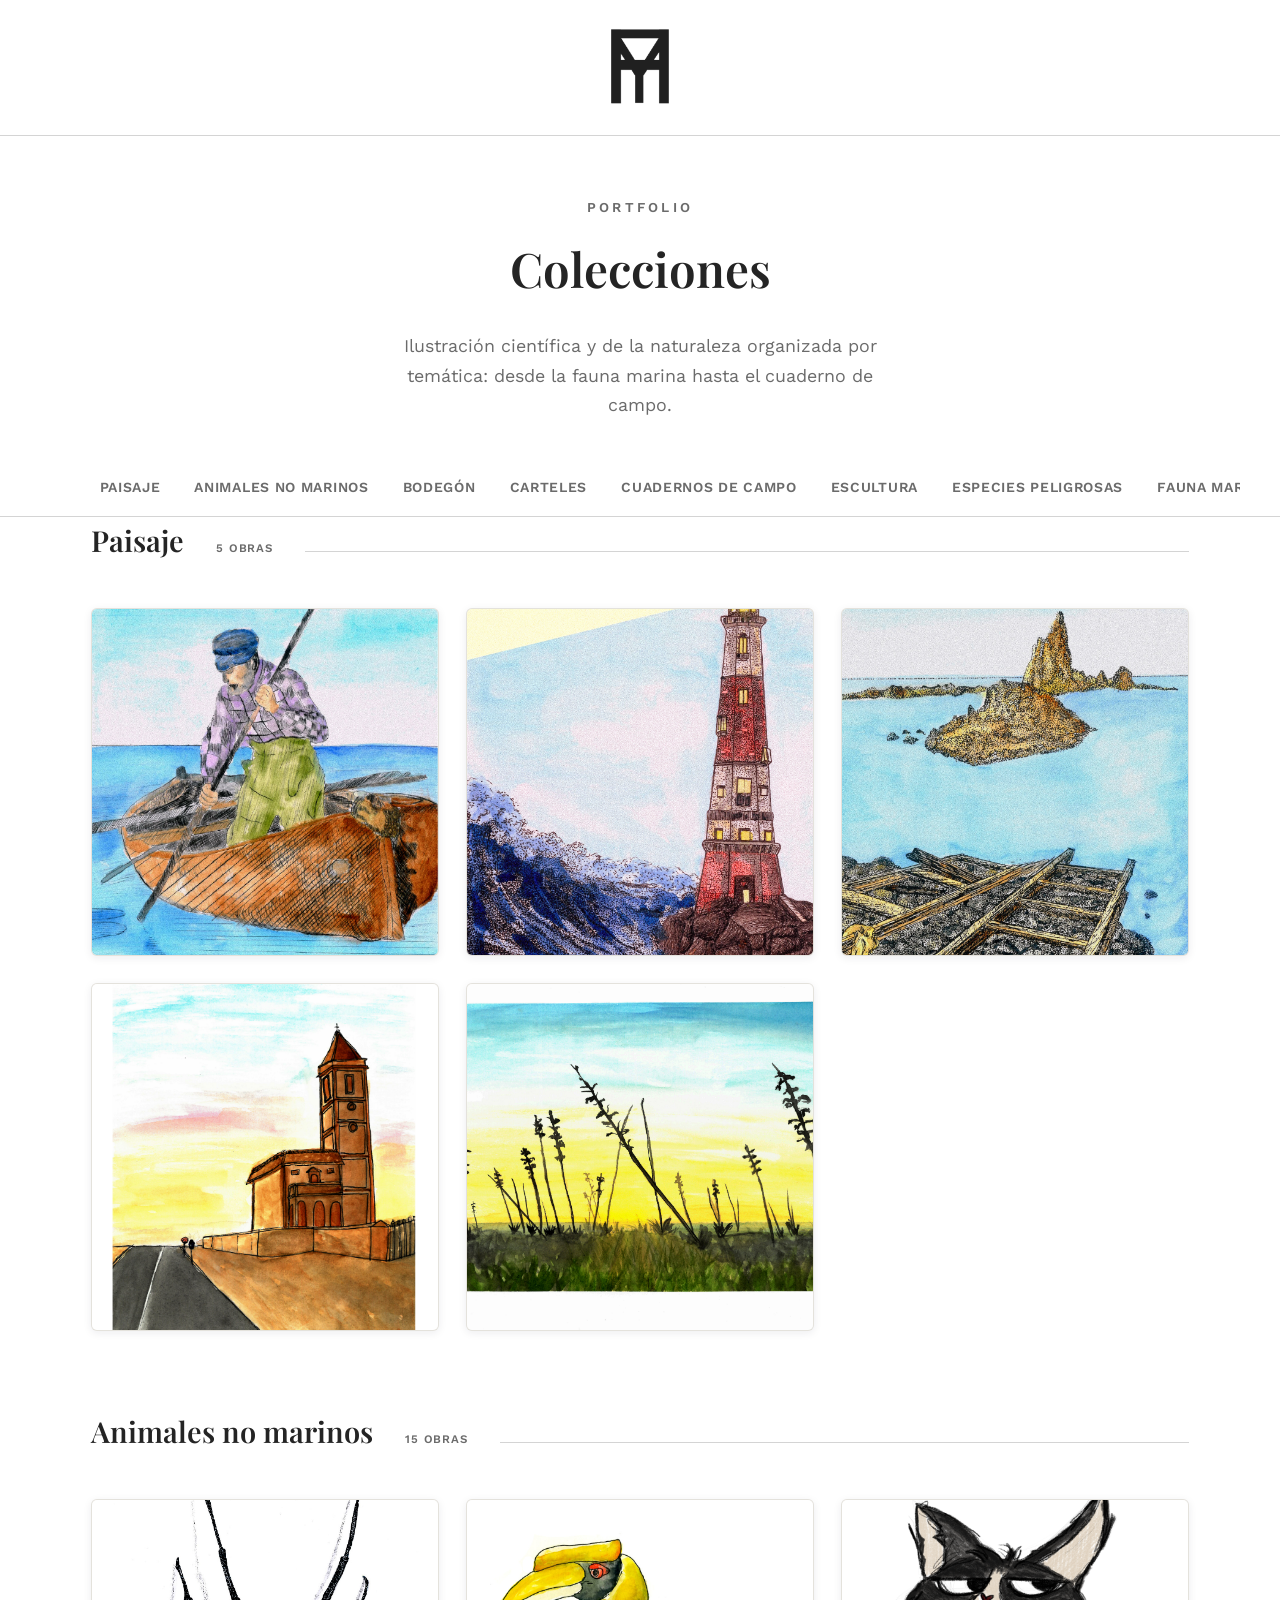
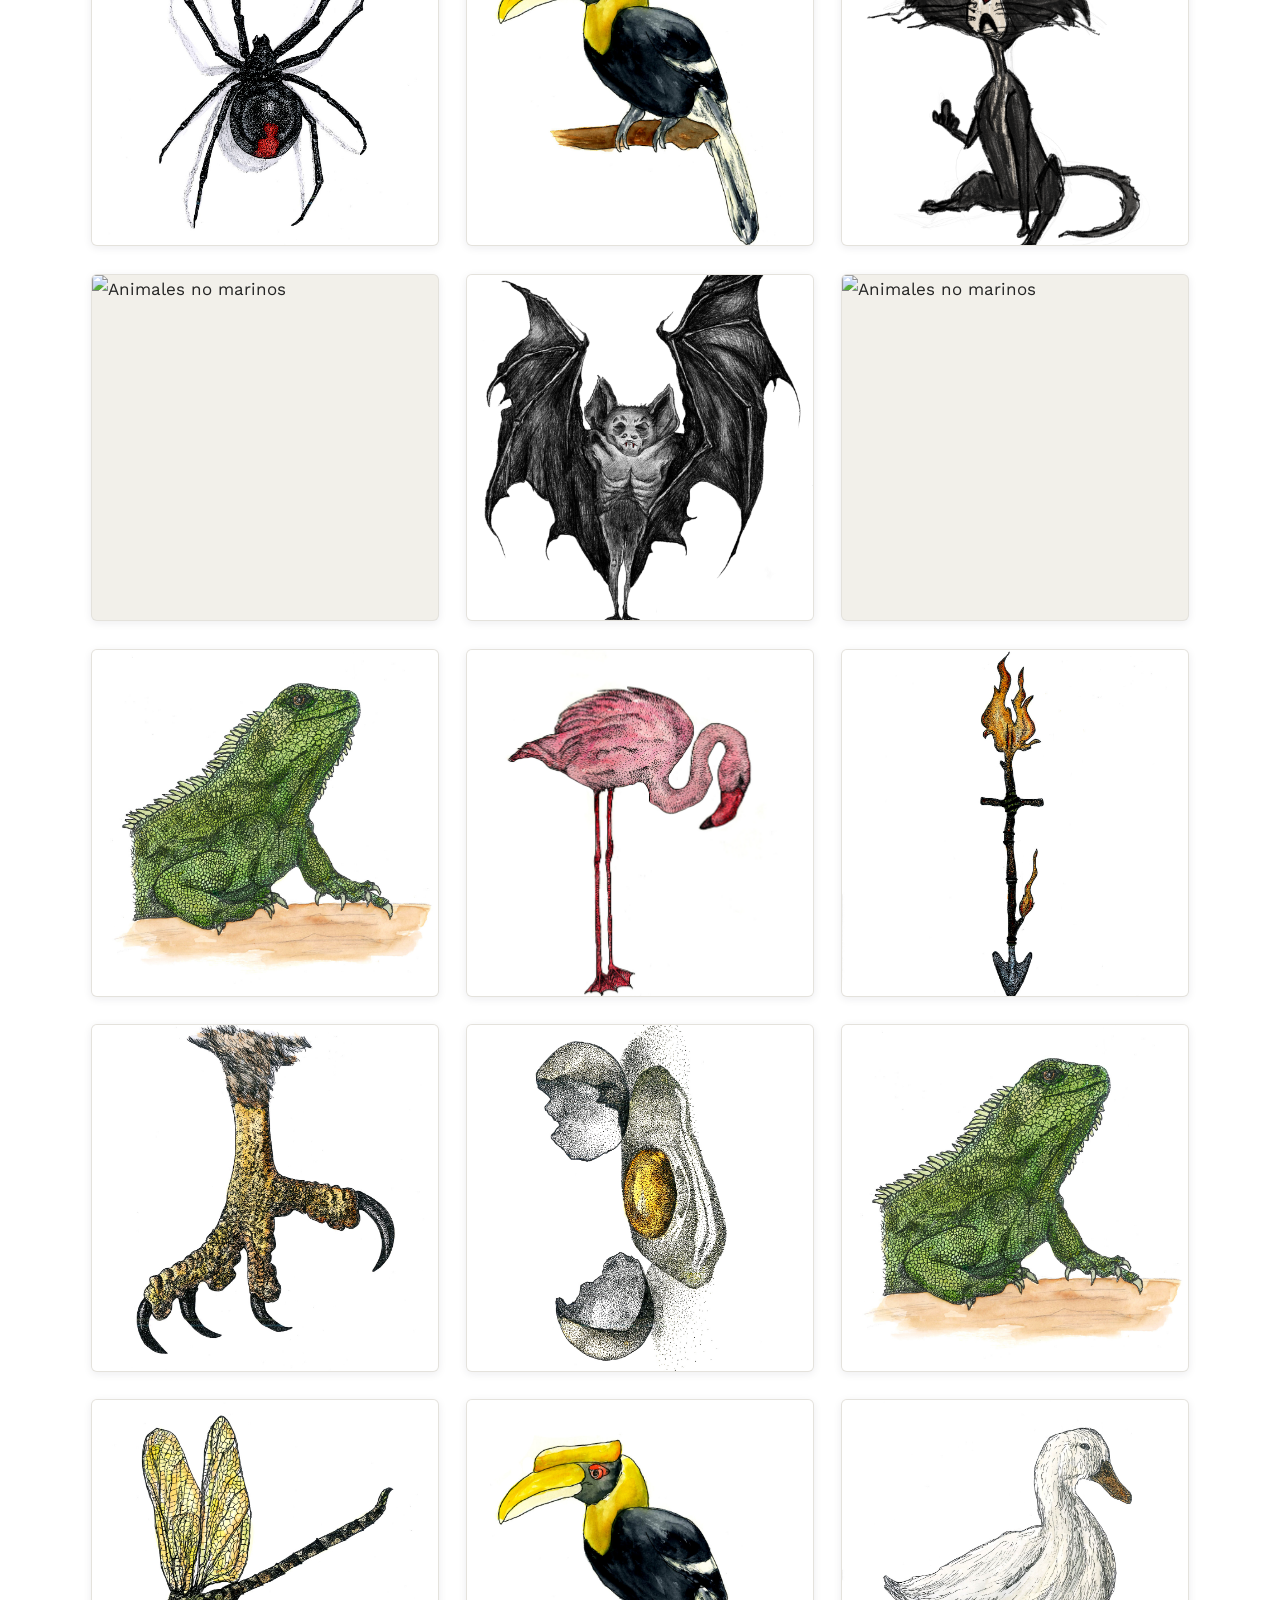
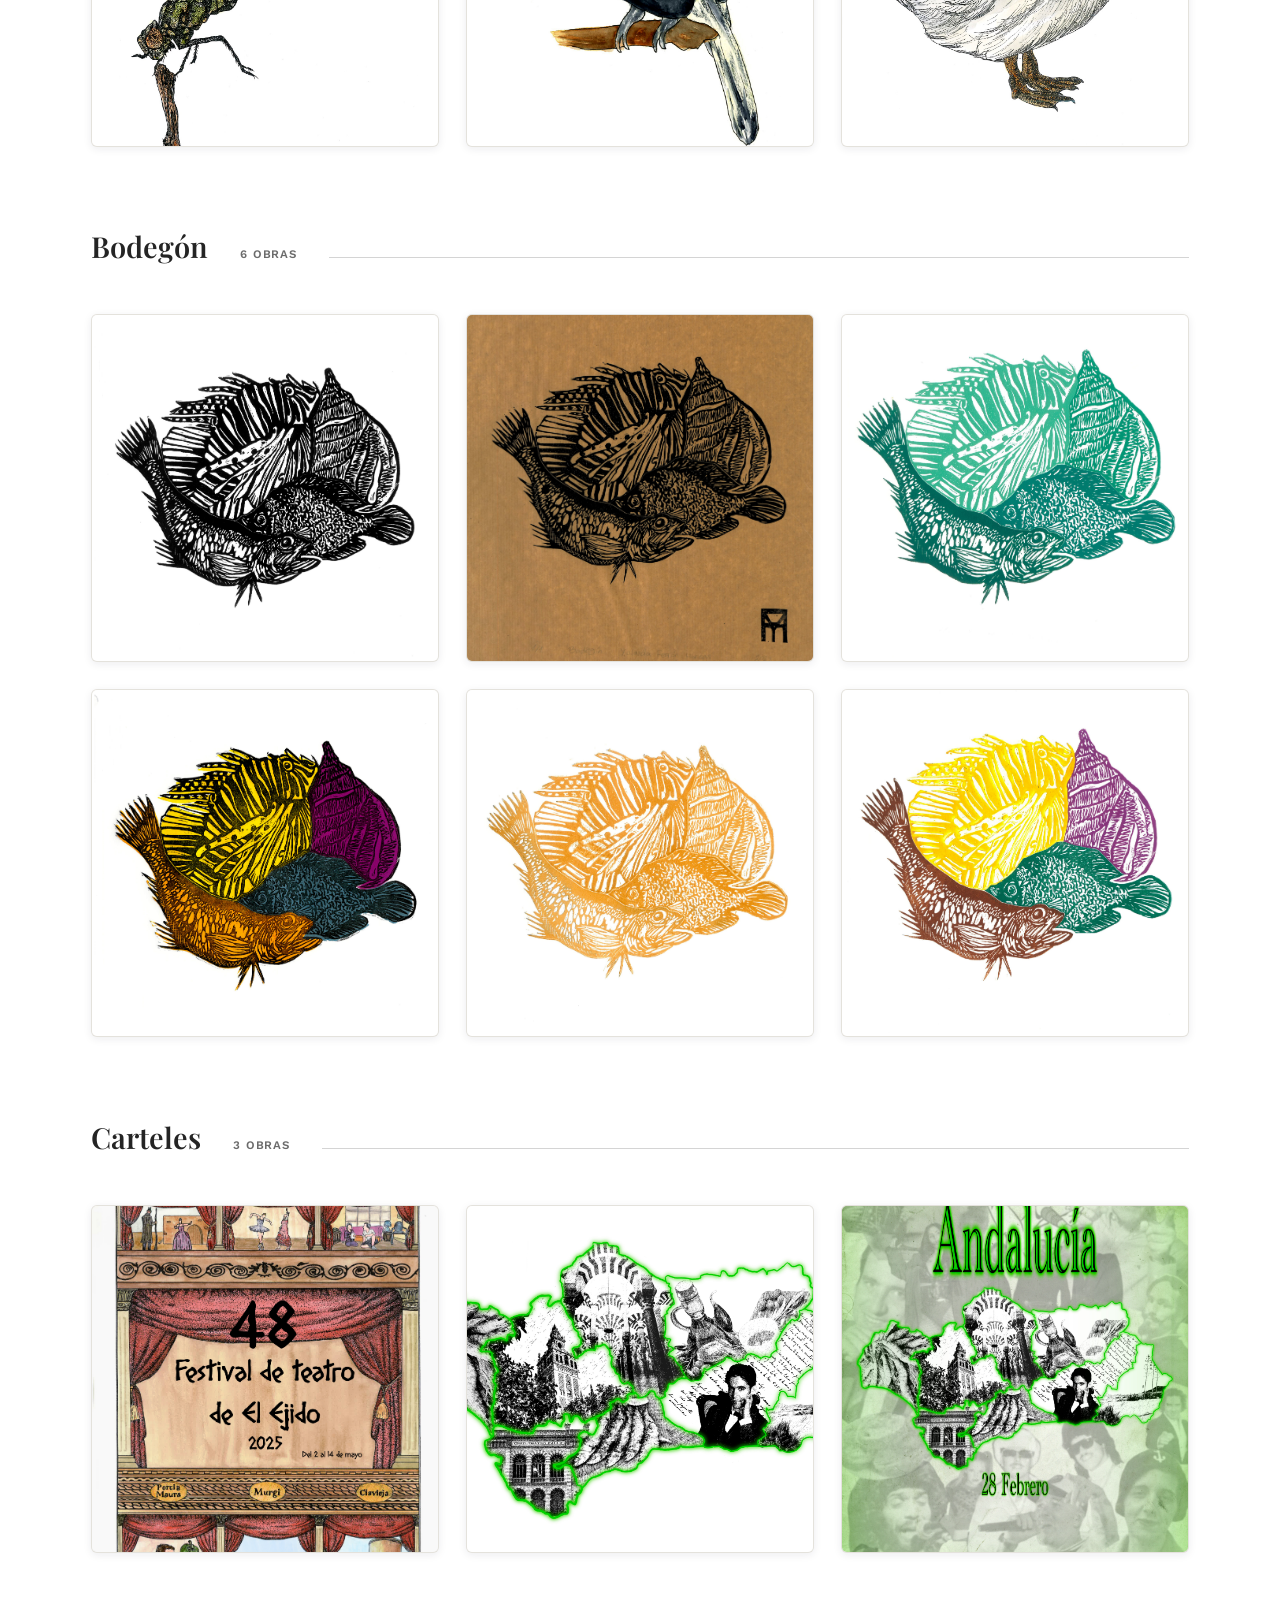
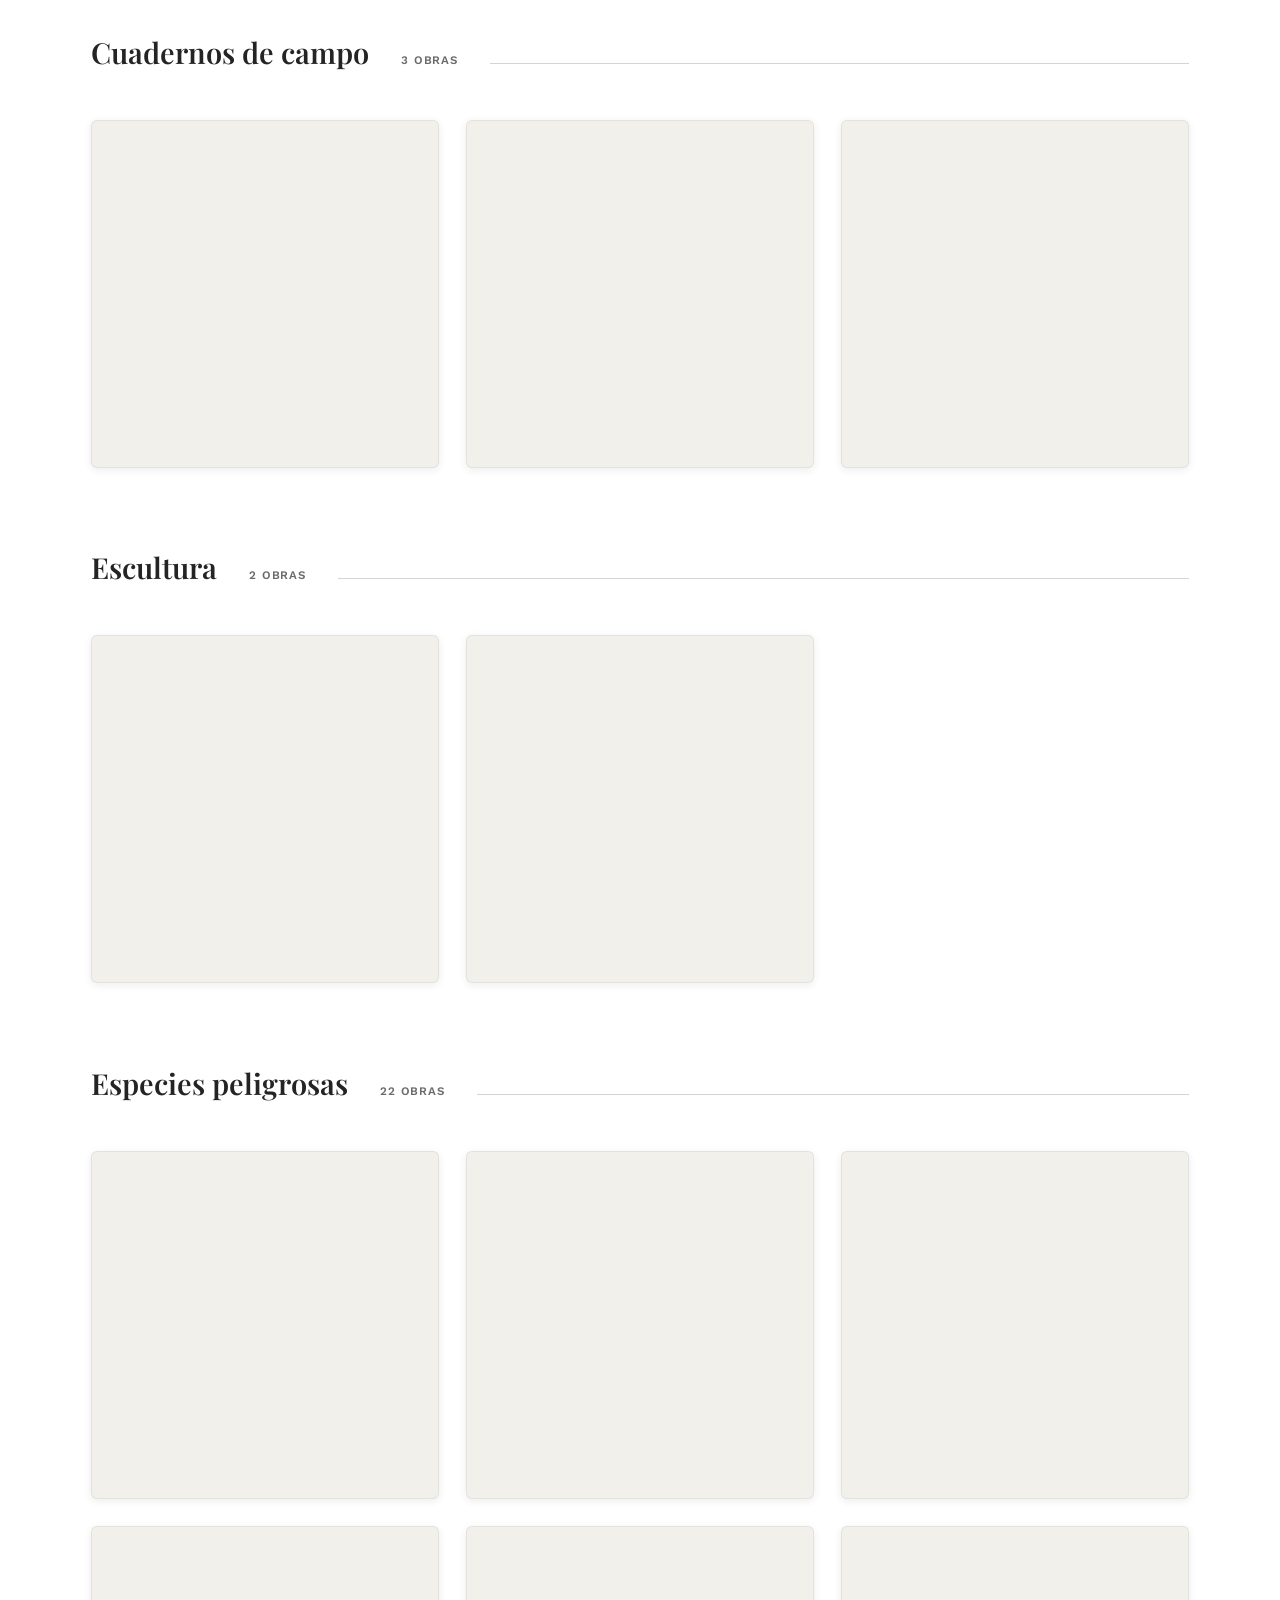
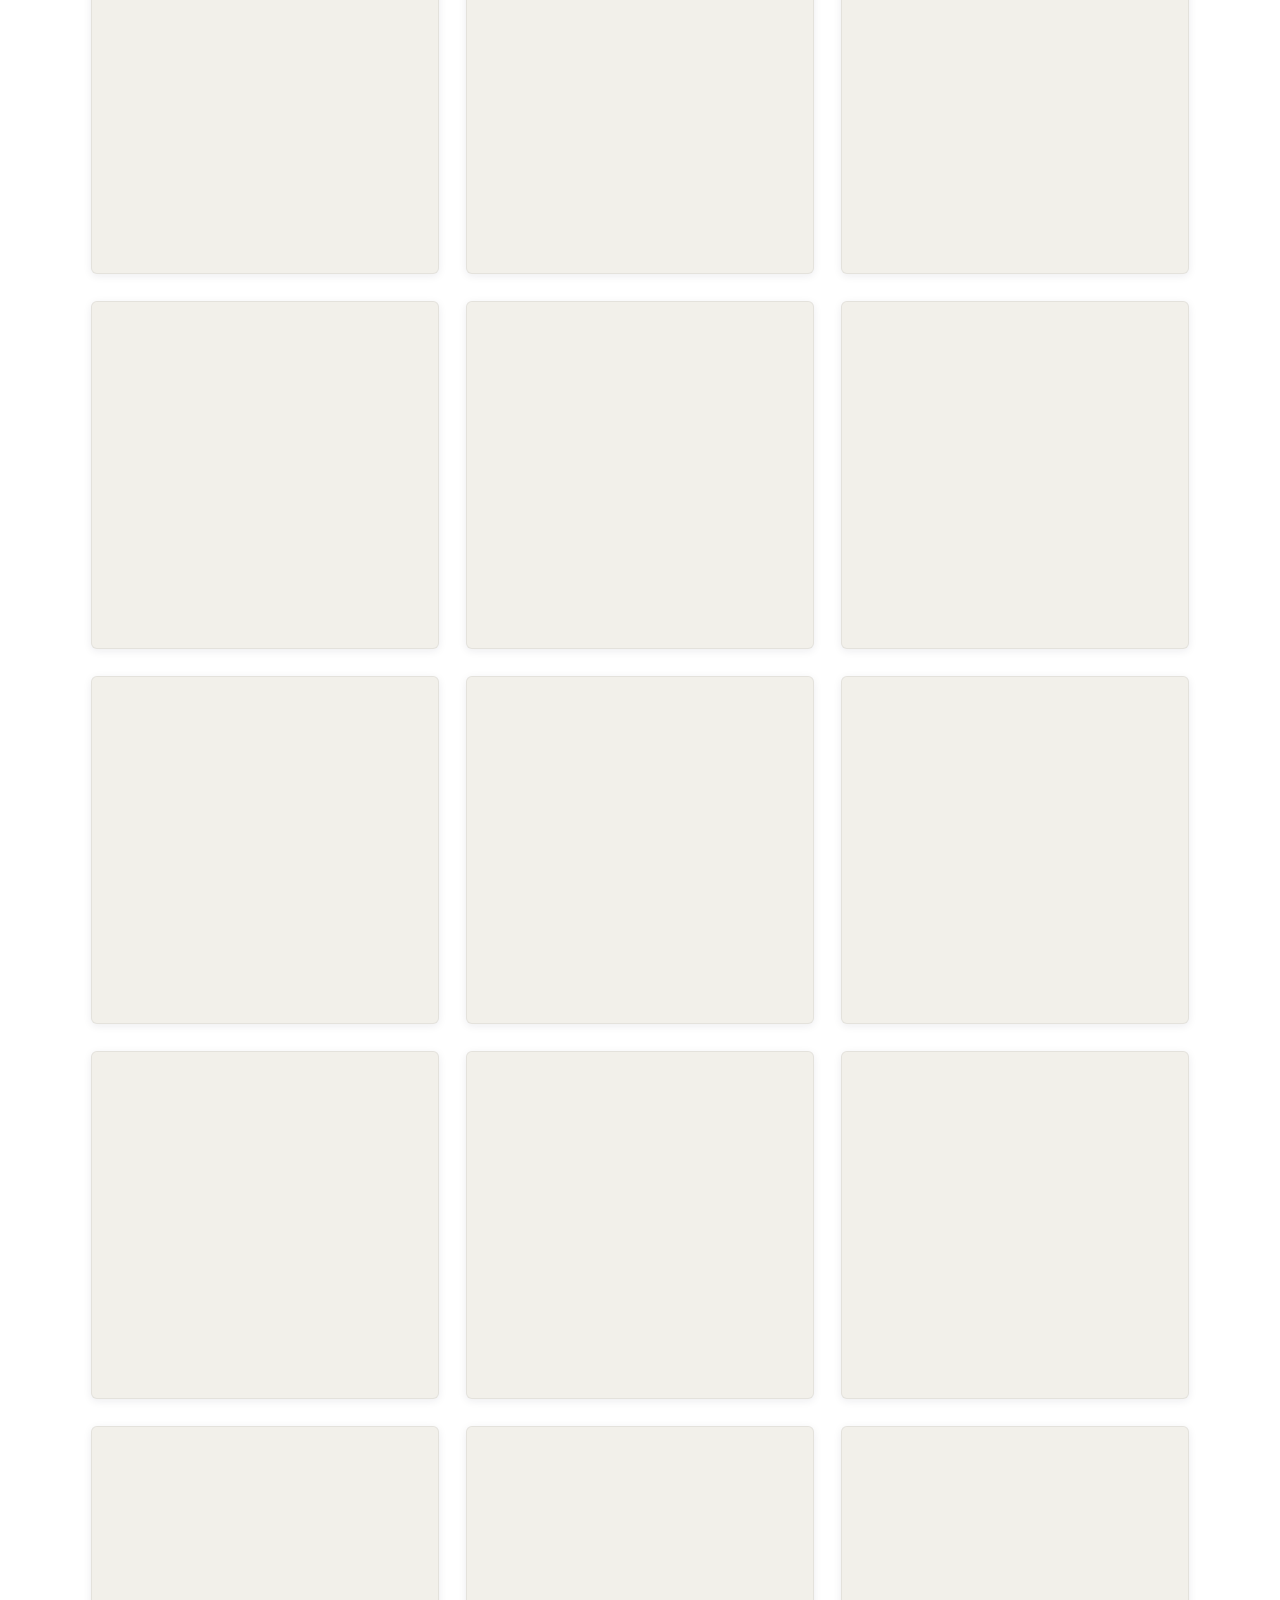
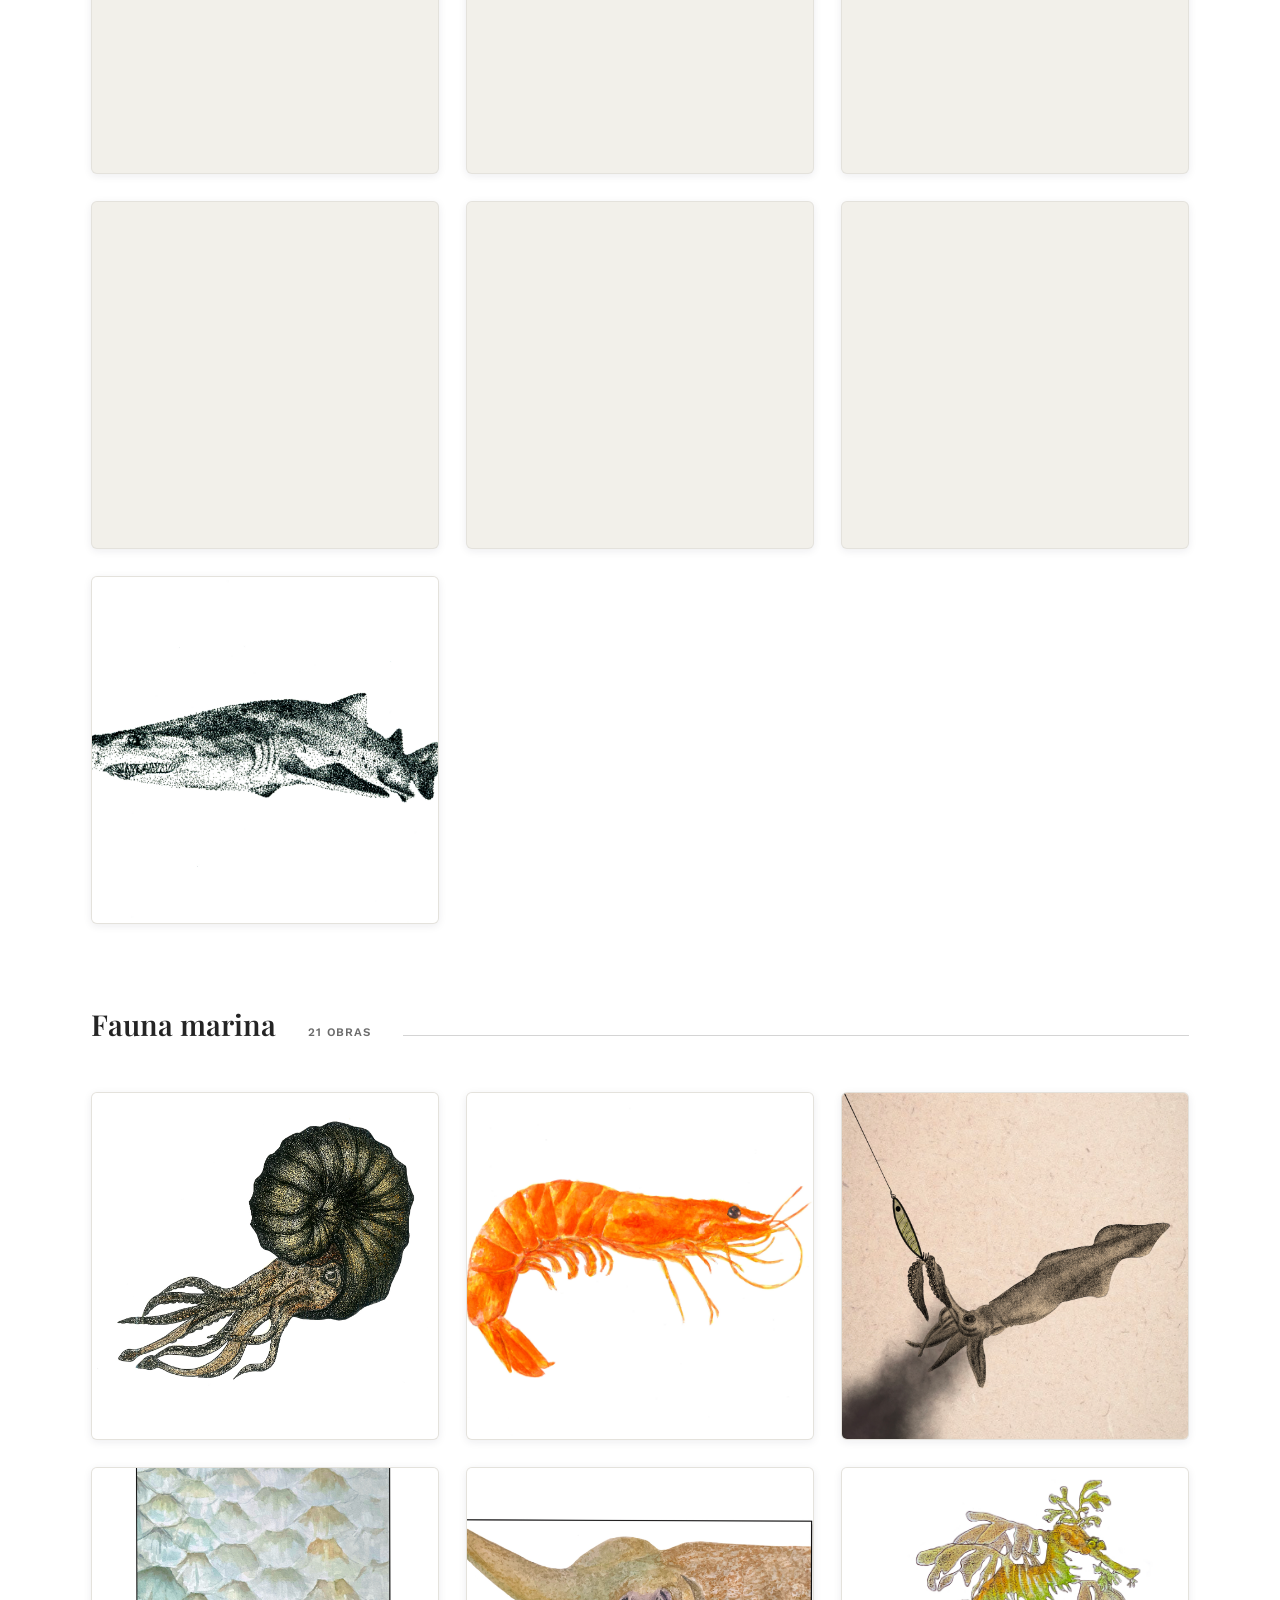
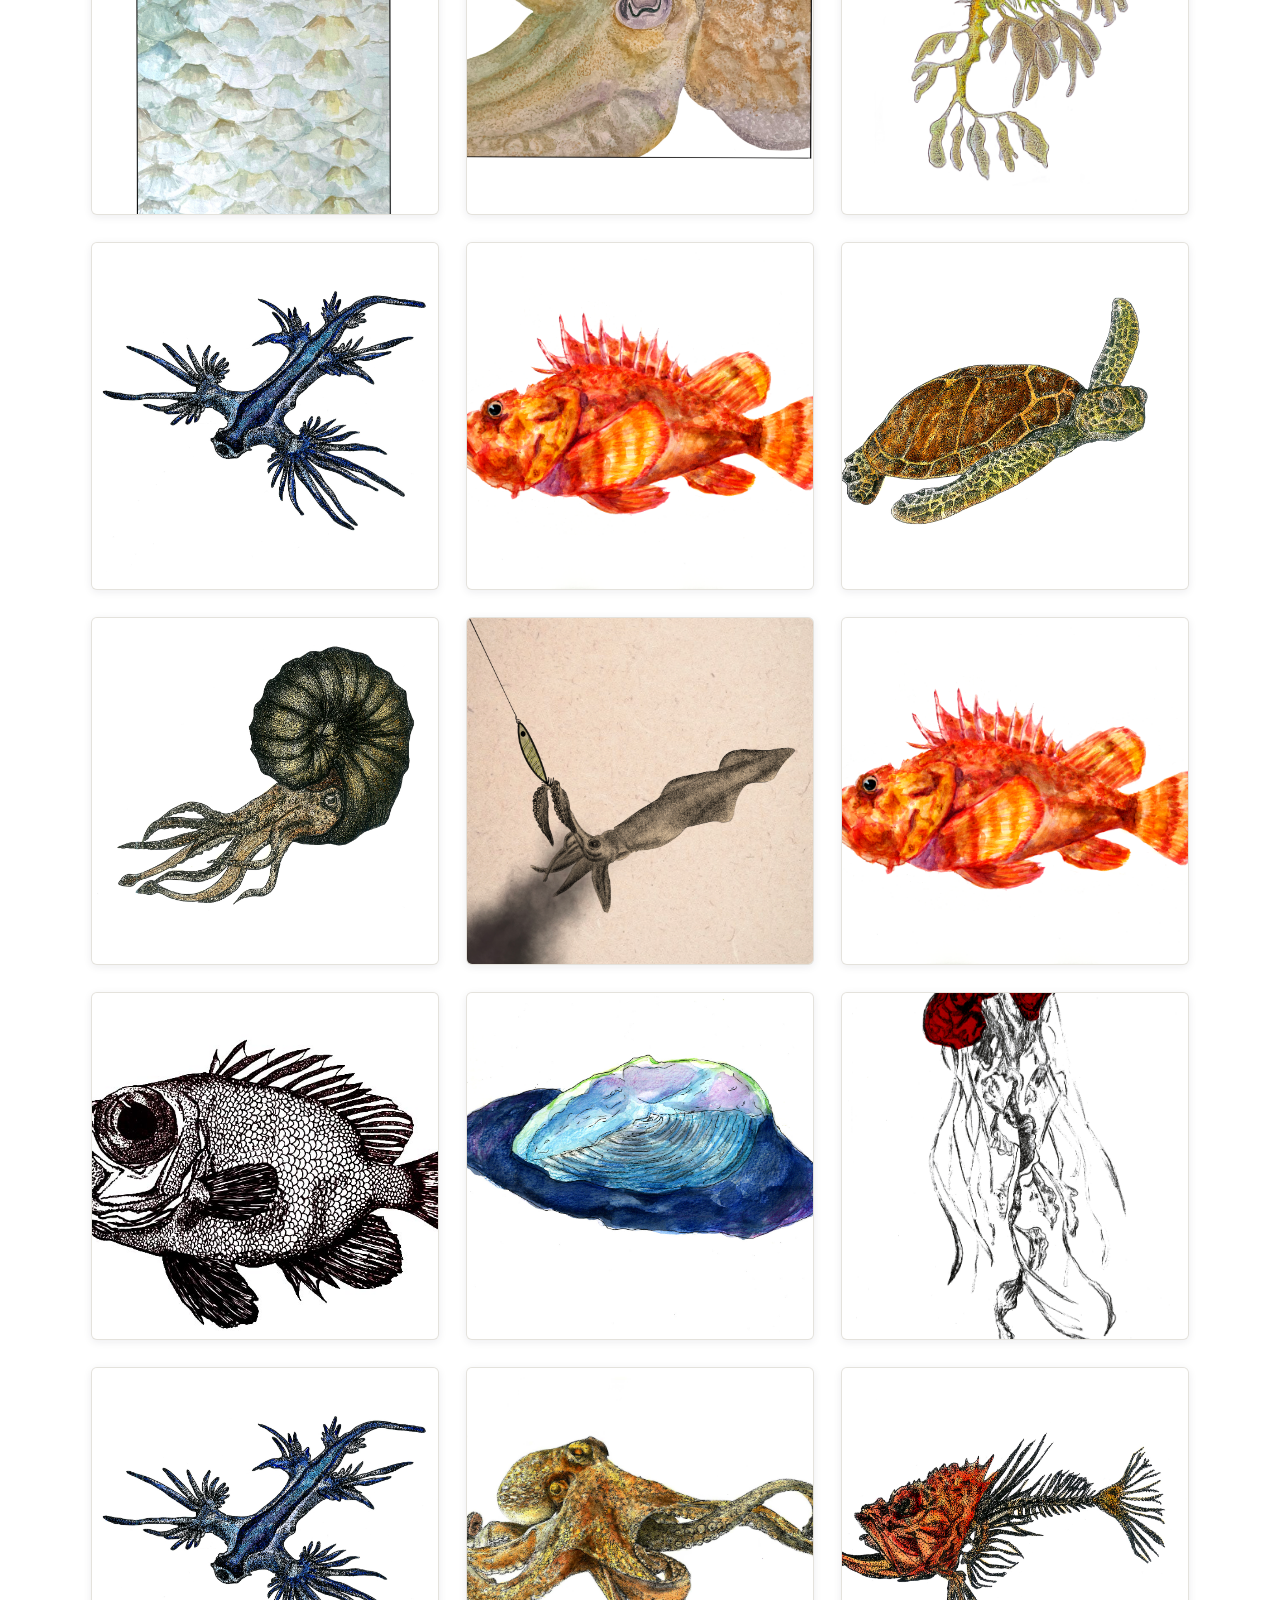
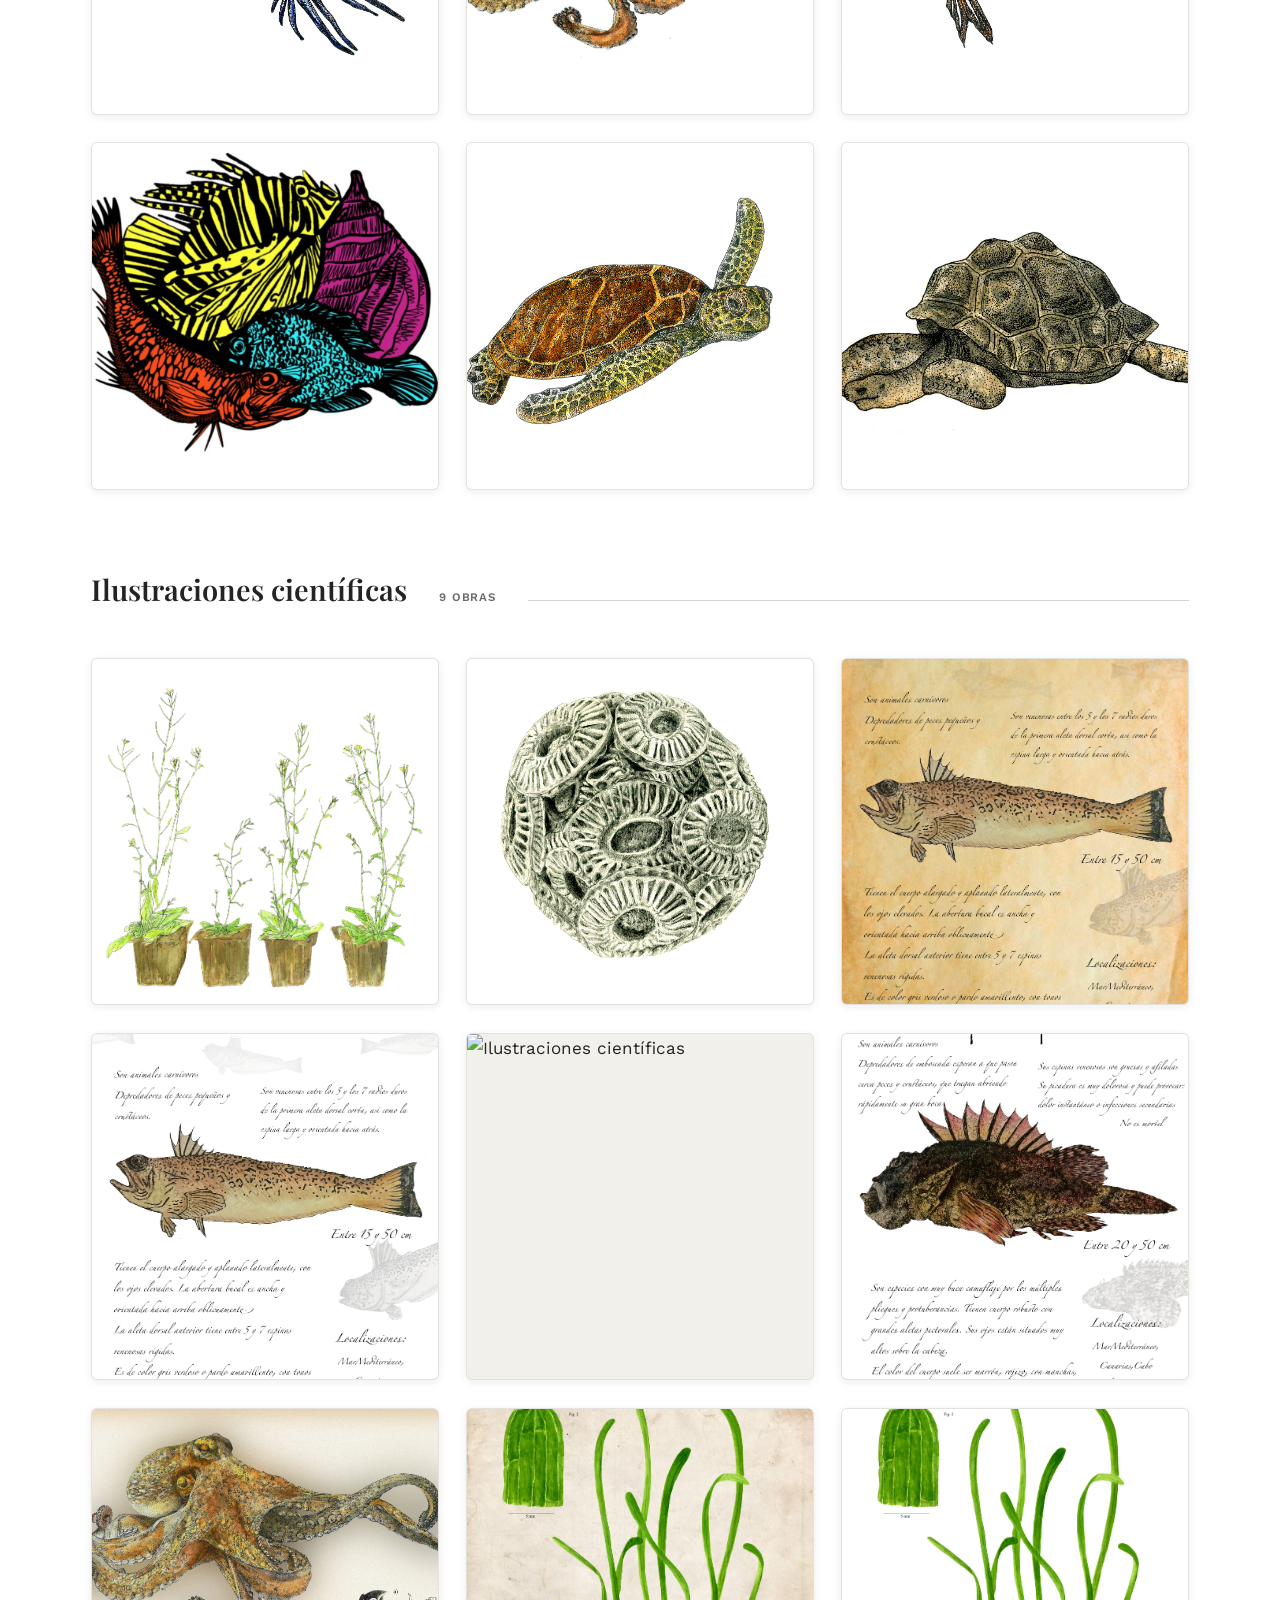
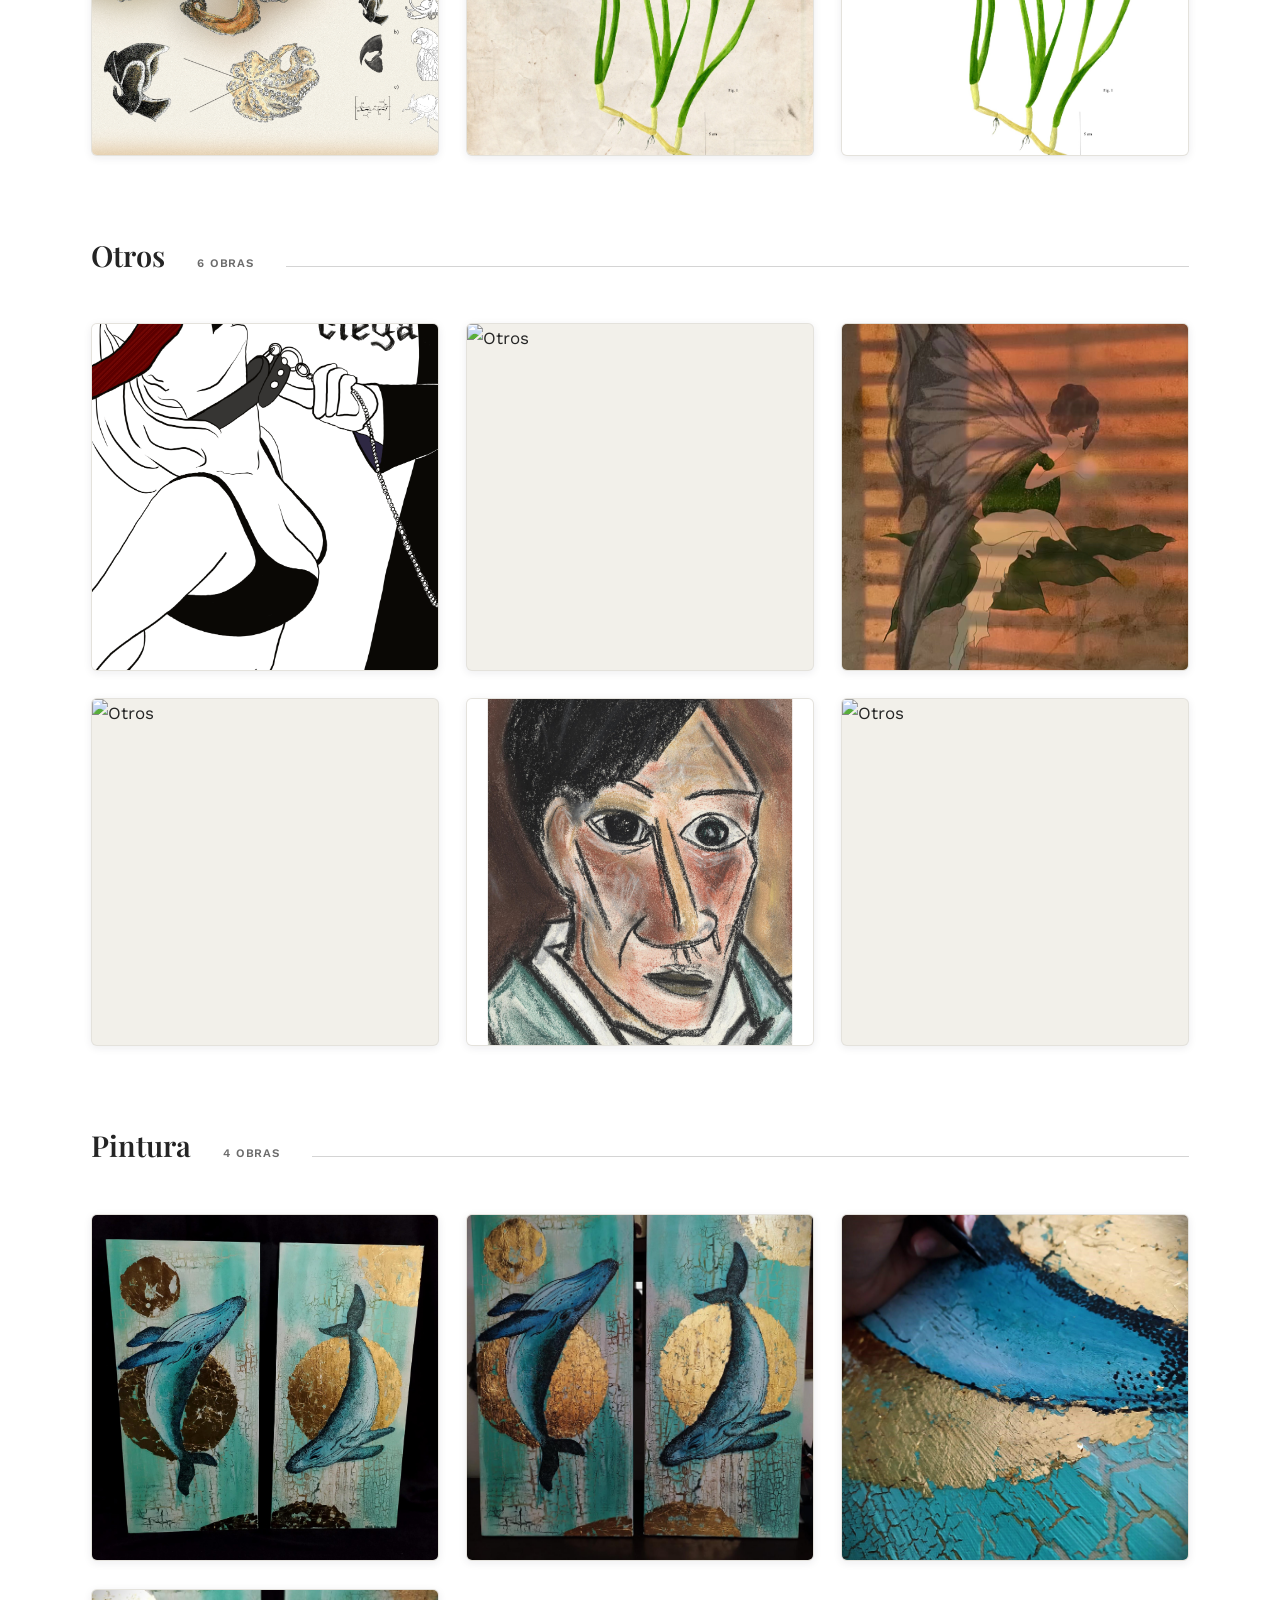
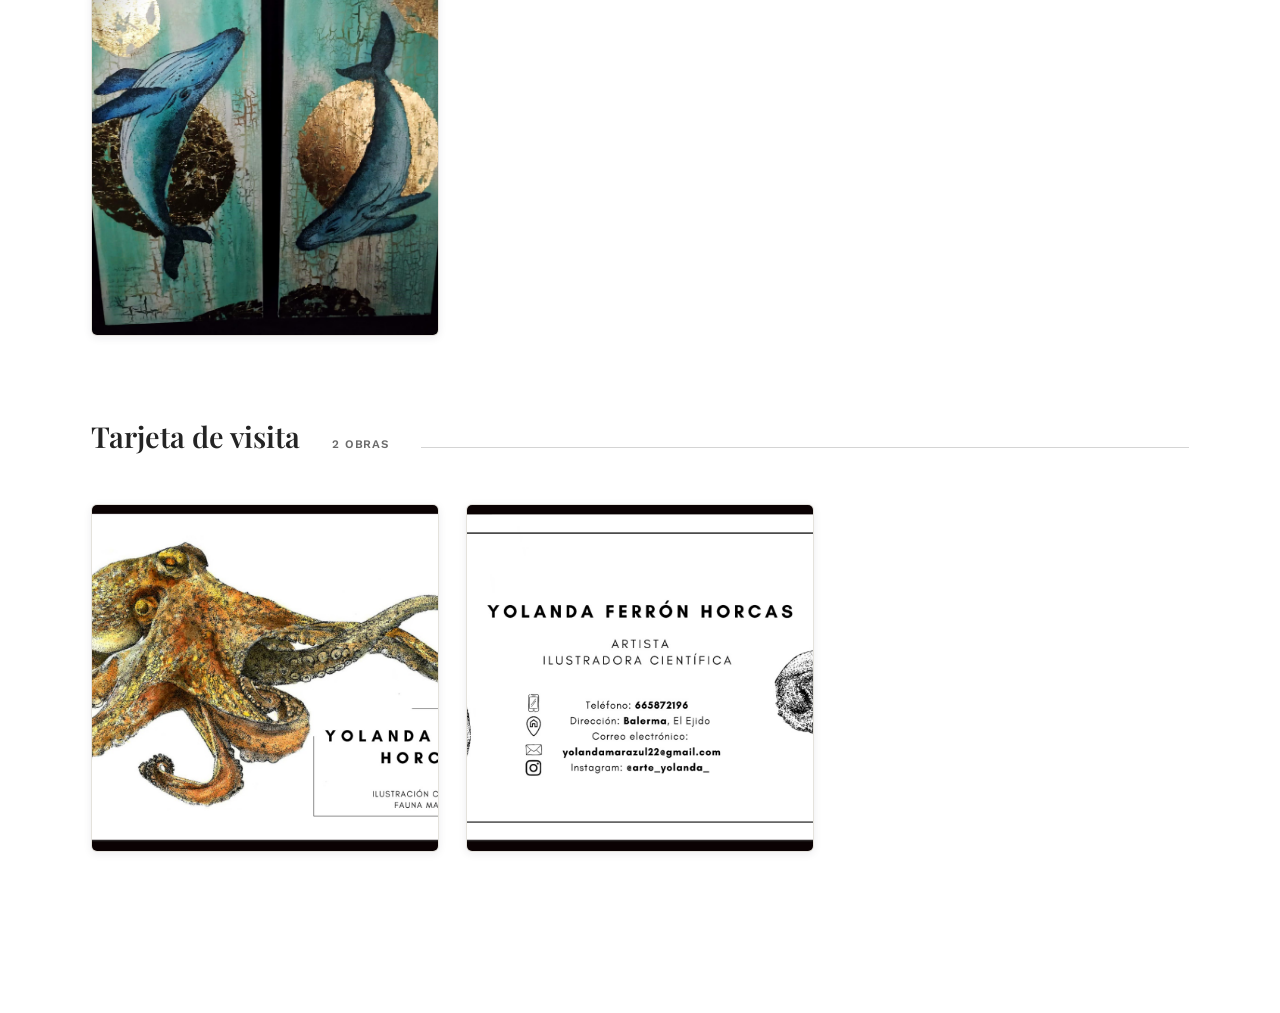
==== commit 2d4e0ce8: "Arreglos" ====
--- a/colecciones.html
+++ b/colecciones.html
@@ -24,9 +24,31 @@
 
   <!-- COLECCIONES: expositor de todas las obras -->
   <main class="collections">
+    <div class="wrap collections-intro">
+      <p class="collections-kicker">Portfolio</p>
+      <h1>Colecciones</h1>
+      <p class="collections-desc">Ilustración científica y de la naturaleza organizada por temática: desde la fauna marina hasta el cuaderno de campo.</p>
+    </div>
+
+    <nav class="gallery-nav" aria-label="Categorías">
+      <div class="gallery-nav-inner">
+        <a href="#paisaje">Paisaje</a>
+        <a href="#animales-no-marinos">Animales no marinos</a>
+        <a href="#bodegon">Bodegón</a>
+        <a href="#carteles">Carteles</a>
+        <a href="#cuadernos-de-campo">Cuadernos de campo</a>
+        <a href="#escultura">Escultura</a>
+        <a href="#especies-peligrosas">Especies peligrosas</a>
+        <a href="#fauna-marina">Fauna marina</a>
+        <a href="#ilustraciones-cientificas">Ilustraciones científicas</a>
+        <a href="#otros">Otros</a>
+        <a href="#pintura">Pintura</a>
+        <a href="#tarjeta-de-visita">Tarjeta de visita</a>
+      </div>
+    </nav>
+
     <div class="wrap">
-      <h1>Colecciones</h1>
-      <section class="gallery-group">
+      <section class="gallery-group" id="paisaje">
         <h2>Paisaje</h2>
         <div class="gallery-grid">
           <div class="gallery-item" data-src="ilustraciones/Página web/Paisaje/1.jpg"><img src="ilustraciones/Página web/Paisaje/1.jpg" alt="Paisaje" loading="lazy"></div>
@@ -36,7 +58,7 @@
           <div class="gallery-item" data-src="ilustraciones/Página web/Paisaje/pitas.jpg"><img src="ilustraciones/Página web/Paisaje/pitas.jpg" alt="Paisaje" loading="lazy"></div>
         </div>
       </section>
-      <section class="gallery-group">
+      <section class="gallery-group" id="animales-no-marinos">
         <h2>Animales no marinos</h2>
         <div class="gallery-grid">
           <div class="gallery-item" data-src="ilustraciones/Página web/animales NO marinos/Araña.jpg"><img src="ilustraciones/Página web/animales NO marinos/Araña.jpg" alt="Animales no marinos" loading="lazy"></div>
@@ -56,7 +78,7 @@
           <div class="gallery-item" data-src="ilustraciones/Página web/animales NO marinos/pato.jpg"><img src="ilustraciones/Página web/animales NO marinos/pato.jpg" alt="Animales no marinos" loading="lazy"></div>
         </div>
       </section>
-      <section class="gallery-group">
+      <section class="gallery-group" id="bodegon">
         <h2>Bodegón</h2>
         <div class="gallery-grid">
           <div class="gallery-item" data-src="ilustraciones/Página web/bodeg/bode.jpg"><img src="ilustraciones/Página web/bodeg/bode.jpg" alt="Bodegón" loading="lazy"></div>
@@ -67,7 +89,7 @@
           <div class="gallery-item" data-src="ilustraciones/Página web/bodeg/bodegon.jpg"><img src="ilustraciones/Página web/bodeg/bodegon.jpg" alt="Bodegón" loading="lazy"></div>
         </div>
       </section>
-      <section class="gallery-group">
+      <section class="gallery-group" id="carteles">
         <h2>Carteles</h2>
         <div class="gallery-grid">
           <div class="gallery-item" data-src="ilustraciones/Página web/carteles/IMG_2657.JPG"><img src="ilustraciones/Página web/carteles/IMG_2657.JPG" alt="Carteles" loading="lazy"></div>
@@ -75,7 +97,7 @@
           <div class="gallery-item" data-src="ilustraciones/Página web/carteles/IMG_2730.JPG"><img src="ilustraciones/Página web/carteles/IMG_2730.JPG" alt="Carteles" loading="lazy"></div>
         </div>
       </section>
-      <section class="gallery-group">
+      <section class="gallery-group" id="cuadernos-de-campo">
         <h2>Cuadernos de campo</h2>
         <div class="gallery-grid">
           <div class="gallery-item" data-src="ilustraciones/Página web/cuadernos de campo/conchas sket.jpg"><img src="ilustraciones/Página web/cuadernos de campo/conchas sket.jpg" alt="Cuadernos de campo" loading="lazy"></div>
@@ -83,14 +105,14 @@
           <div class="gallery-item" data-src="ilustraciones/Página web/cuadernos de campo/peces sket.jpg"><img src="ilustraciones/Página web/cuadernos de campo/peces sket.jpg" alt="Cuadernos de campo" loading="lazy"></div>
         </div>
       </section>
-      <section class="gallery-group">
+      <section class="gallery-group" id="escultura">
         <h2>Escultura</h2>
         <div class="gallery-grid">
           <div class="gallery-item" data-src="ilustraciones/Página web/escultura/WhatsApp Image 2022-07-23 at 2.35.36 PM (1).jpeg"><img src="ilustraciones/Página web/escultura/WhatsApp Image 2022-07-23 at 2.35.36 PM (1).jpeg" alt="Escultura" loading="lazy"></div>
           <div class="gallery-item" data-src="ilustraciones/Página web/escultura/pulpo.jpg"><img src="ilustraciones/Página web/escultura/pulpo.jpg" alt="Escultura" loading="lazy"></div>
         </div>
       </section>
-      <section class="gallery-group">
+      <section class="gallery-group" id="especies-peligrosas">
         <h2>Especies peligrosas</h2>
         <div class="gallery-grid">
           <div class="gallery-item" data-src="ilustraciones/Página web/especies peligrosas/4ad8f8d5-83b3-4896-a747-e8d417cc89ec.jpg"><img src="ilustraciones/Página web/especies peligrosas/4ad8f8d5-83b3-4896-a747-e8d417cc89ec.jpg" alt="Especies peligrosas" loading="lazy"></div>
@@ -117,7 +139,7 @@
           <div class="gallery-item" data-src="ilustraciones/Página web/especies peligrosas/toro.jpg"><img src="ilustraciones/Página web/especies peligrosas/toro.jpg" alt="Especies peligrosas" loading="lazy"></div>
         </div>
       </section>
-      <section class="gallery-group">
+      <section class="gallery-group" id="fauna-marina">
         <h2>Fauna marina</h2>
         <div class="gallery-grid">
           <div class="gallery-item" data-src="ilustraciones/Página web/fauna marina/Amonite_Yolanda Ferron.jpg"><img src="ilustraciones/Página web/fauna marina/Amonite_Yolanda Ferron.jpg" alt="Fauna marina" loading="lazy"></div>
@@ -143,7 +165,7 @@
           <div class="gallery-item" data-src="ilustraciones/Página web/fauna marina/tortuga galapagos.jpg"><img src="ilustraciones/Página web/fauna marina/tortuga galapagos.jpg" alt="Fauna marina" loading="lazy"></div>
         </div>
       </section>
-      <section class="gallery-group">
+      <section class="gallery-group" id="ilustraciones-cientificas">
         <h2>Ilustraciones científicas</h2>
         <div class="gallery-grid">
           <div class="gallery-item" data-src="ilustraciones/Página web/ilustraciones cientificas/1_JPG.jpeg"><img src="ilustraciones/Página web/ilustraciones cientificas/1_JPG.jpeg" alt="Ilustraciones científicas" loading="lazy"></div>
@@ -157,7 +179,7 @@
           <div class="gallery-item" data-src="ilustraciones/Página web/ilustraciones cientificas/Zostera marina_Yolanda Ferron Horcas.JPG"><img src="ilustraciones/Página web/ilustraciones cientificas/Zostera marina_Yolanda Ferron Horcas.JPG" alt="Ilustraciones científicas" loading="lazy"></div>
         </div>
       </section>
-      <section class="gallery-group">
+      <section class="gallery-group" id="otros">
         <h2>Otros</h2>
         <div class="gallery-grid">
           <div class="gallery-item" data-src="ilustraciones/Página web/otros/IMG_0635.PNG"><img src="ilustraciones/Página web/otros/IMG_0635.PNG" alt="Otros" loading="lazy"></div>
@@ -168,7 +190,7 @@
           <div class="gallery-item" data-src="ilustraciones/Página web/otros/ñl.png"><img src="ilustraciones/Página web/otros/ñl.png" alt="Otros" loading="lazy"></div>
         </div>
       </section>
-      <section class="gallery-group">
+      <section class="gallery-group" id="pintura">
         <h2>Pintura</h2>
         <div class="gallery-grid">
           <div class="gallery-item" data-src="ilustraciones/Página web/pintura/4.jpg"><img src="ilustraciones/Página web/pintura/4.jpg" alt="Pintura" loading="lazy"></div>
@@ -177,7 +199,7 @@
           <div class="gallery-item" data-src="ilustraciones/Página web/pintura/7.jpg"><img src="ilustraciones/Página web/pintura/7.jpg" alt="Pintura" loading="lazy"></div>
         </div>
       </section>
-      <section class="gallery-group">
+      <section class="gallery-group" id="tarjeta-de-visita">
         <h2>Tarjeta de visita</h2>
         <div class="gallery-grid">
           <div class="gallery-item" data-src="ilustraciones/Página web/tarjeta visita/1000272095_da65266ea45e1a1eca62cc684cea600b-23_3_2026, 23_16_10.jpg"><img src="ilustraciones/Página web/tarjeta visita/1000272095_da65266ea45e1a1eca62cc684cea600b-23_3_2026, 23_16_10.jpg" alt="Tarjeta de visita" loading="lazy"></div>
@@ -211,6 +233,17 @@
     document.body.classList.remove('lightbox-open');
     lightboxImg.src = '';
   }
+
+  document.querySelectorAll('.gallery-group').forEach((group) => {
+    const count = group.querySelectorAll('.gallery-item').length;
+    const h2 = group.querySelector('h2');
+    if (h2 && count) {
+      const span = document.createElement('span');
+      span.className = 'gallery-count';
+      span.textContent = count + (count === 1 ? ' obra' : ' obras');
+      h2.appendChild(span);
+    }
+  });
 
   document.querySelectorAll('.gallery-item').forEach((item) => {
     item.addEventListener('click', () => {
--- a/style.css
+++ b/style.css
@@ -23,77 +23,59 @@
   }
   body.no-scroll .hero-stack{height:100vh;}
 
-  /* portada de una sola página: cabecera a la izquierda de la imagen, resto con scroll normal */
+  /* portada de una sola página: cabecera superpuesta sobre la imagen */
   body.home-page{position:relative;}
   body.home-page .site-header{
-    position:absolute;top:0;left:0;right:auto;bottom:auto;
-    width:260px;height:100vh;z-index:10;
-    background:#111;
-    box-shadow:2px 0 14px rgba(0,0,0,.15);
-    transition:width .4s ease,background .35s ease,box-shadow .35s ease;
-  }
-  body.home-page .header-bottom-inner{
-    flex-direction:column;align-items:center;justify-content:space-between;
-    height:100%;padding:3.5em 1.6em;text-align:center;
-  }
-  body.home-page .header-nav{margin-left:0;width:100%;}
+    position:absolute;top:0;left:0;right:0;z-index:10;
+    background:transparent;box-shadow:none;
+  }
   body.home-page .header-nav a{
-    font-family:var(--nav-font);font-weight:400;
-    -webkit-text-stroke:0;
-    font-size:23px;color:#f4efe4;
-  }
-  body.home-page .header-nav a:hover{color:#d8cdb8;}
-  body.home-page .header-nav ul{flex-direction:column;align-items:center;gap:2.4em;}
-  body.home-page .header-social{margin-left:0;margin-top:0;justify-content:center;width:100%;}
+    font-family:var(--nav-font);font-weight:400;-webkit-text-stroke:0;
+  }
+  /* la portada ocupa siempre todo el ancho; el menú va superpuesto */
+  body.home-page .hero-stack{margin-left:0;}
+
+  /* ---- escritorio: menú horizontal superpuesto ---- */
   @media(min-width:761px){
-    body.home-page .logo{cursor:pointer;flex:none;}
-    body.home-page .logo img{filter:invert(1);}
-    body.home-page .header-social a{color:#f4efe4;border-color:rgba(244,239,228,.55);}
-    body.home-page .header-social a:hover{background:rgba(244,239,228,.18);}
-    body.home-page .sidebar-copyright{
-      display:block;font-size:9px;font-weight:600;color:#f4efe4;
-      margin:.8em 0 0;
+    body.home-page .header-bottom-inner{
+      flex-direction:row;align-items:center;justify-content:flex-start;
+      height:auto;padding:1.5em 3.5em;gap:1.4em;text-align:left;
     }
-    /* tarjeta de presentación, pequeña en el menú, con el mismo visualizador de antes */
-    body.home-page .sidebar-avatar:not(.is-expanded){
-      width:56px;height:56px;margin:1.4em 0 0;flex:none;
+    body.home-page .header-nav{margin-left:1.4em;width:auto;}
+    body.home-page .header-nav ul{flex-direction:row;align-items:center;gap:2.6em;}
+    body.home-page .header-nav a{font-size:22px;color:var(--ink);}
+    body.home-page .header-nav a:hover{color:var(--muted);}
+    body.home-page .header-social{margin-left:auto;margin-top:0;width:auto;}
+    body.home-page .header-social a{color:var(--ink);border-color:var(--line);}
+    body.home-page .header-social a:hover{background:var(--accent-hover);}
+    body.home-page .sidebar-avatar,
+    body.home-page .sidebar-copyright{display:none;}
+    /* velo blanco tenue arriba para que el menú oscuro se lea sobre la ilustración */
+    .hero-stack--single .hero-photo::before{
+      content:"";position:absolute;left:0;right:0;top:0;height:18vh;z-index:3;
+      pointer-events:none;
+      background:linear-gradient(to top, rgba(255,255,255,0), rgba(255,255,255,.7));
     }
-    /* el menú entero (fondo, texto, redes, tarjeta y copyright) se retrae/extiende al pinchar el logo: solo queda el logo */
-    body.home-page .header-nav,
-    body.home-page .header-social,
-    body.home-page .sidebar-avatar,
-    body.home-page .sidebar-copyright{
-      overflow:hidden;max-height:600px;opacity:1;
-      transition:max-height .35s ease,opacity .3s ease,margin .35s ease;
-    }
-    /* menú recogido: solo el logo, sin el fondo negro ni la sombra */
-    body.home-page.menu-collapsed .site-header{
-      width:150px;height:auto;background:transparent;box-shadow:none;
-    }
-    body.home-page.menu-collapsed .header-bottom-inner{padding:1.4em 1.4em;height:auto;}
-    body.home-page.menu-collapsed .logo img{filter:none;}
-    body.home-page.menu-collapsed .header-nav,
-    body.home-page.menu-collapsed .header-social,
-    body.home-page.menu-collapsed .sidebar-avatar,
-    body.home-page.menu-collapsed .sidebar-copyright{
-      max-height:0;opacity:0;margin:0;pointer-events:none;
-    }
-  }
-  /* la portada ocupa siempre todo el ancho; el menú va superpuesto, así la imagen
-     no se reescala (ni cambia de definición) al recoger/desplegar el menú */
-  body.home-page .hero-stack{margin-left:0;}
-  @media(max-width:760px){
-    body.home-page .site-header{
-      position:absolute;top:0;left:0;right:0;width:auto;height:auto;
-      background:transparent;box-shadow:none;
-    }
+  }
+
+  /* ---- móvil: hamburguesa + menú desplegable vertical oscuro ---- */
+  @media(max-width:760px){
     body.home-page .header-bottom-inner{
       flex-direction:row;justify-content:flex-start;height:auto;
-      padding:.5em .6em;text-align:left;
+      padding:.5em .6em;text-align:left;flex-wrap:wrap;
     }
-    body.home-page .header-nav ul{flex-direction:column;}
     body.home-page .header-social{margin-top:0;margin-left:auto;}
     body.home-page .hero-stack{margin-left:0;}
+    /* la tarjeta y el copyright son del menú lateral; en móvil estorban */
+    body.home-page .sidebar-avatar,
+    body.home-page .sidebar-copyright{display:none;}
+    /* menú desplegable legible: fondo oscuro tras los enlaces color crema */
+    body.home-page .header-nav{margin-left:0;}
+    body.home-page .main-nav.open{
+      background:#111;border-radius:0 0 10px 10px;padding:.4em 1em 1em;
+    }
+    body.home-page .header-nav ul{flex-direction:column;gap:0;}
+    body.home-page .header-nav a{color:#f4efe4;font-size:22px;}
   }
   a{color:var(--ink);text-decoration:none;}
   img{display:block;max-width:100%;}
@@ -235,6 +217,27 @@
     pointer-events:none;
     background:linear-gradient(to bottom, rgba(255,255,255,0) 0%, rgba(255,255,255,.65) 55%, #ffffff 100%);
   }
+  /* botón sorpresa: minúsculo y discreto, colocado al azar sobre la portada */
+  .hero-prize{
+    position:absolute;z-index:6;top:50%;left:50%;
+    width:16px;height:16px;border-radius:50%;
+    display:flex;align-items:center;justify-content:center;
+    font-size:10px;line-height:1;text-decoration:none;
+    color:rgba(255,255,255,.4);background:rgba(255,255,255,.14);
+    transition:transform .2s ease,background .2s ease,color .2s ease;
+  }
+  .hero-prize:hover{transform:scale(1.7);background:rgba(255,255,255,.92);color:#0c2c49;}
+  /* móvil: la ilustración es apaisada; en vertical, forzarla a pantalla completa
+     la ampliaba muchísimo y salía descuadrada. Se muestra en una ventana con
+     proporción fija y recorte centrado. */
+  @media(max-width:760px){
+    .hero-stack,
+    .hero-stack--single{min-height:0;padding:0;gap:0;}
+    .hero-stack--single .hero-photo{position:relative;inset:auto;aspect-ratio:4/5;width:100%;}
+    .hero-stack--single .hero-photo img{position:absolute;inset:0;}
+    .hero-photo .hero-photo-main{object-position:center center;}
+    .hero-stack--single .hero-photo::after{height:24%;}
+  }
 
 
   /* criaturas repartidas por el fondo, en 3 capas de profundidad */
@@ -421,14 +424,14 @@
   }
   .about-header-row{
     display:flex;justify-content:center;align-items:center;
-    gap:3.5em;flex-wrap:nowrap;
-    width:100%;max-width:980px;margin:0 auto;
-  }
-  .about-intro{flex:1 1 50%;min-width:0;}
+    gap:9em;flex-wrap:nowrap;
+    width:100%;max-width:1200px;margin:0 auto;
+  }
+  .about-intro{flex:1 1 320px;min-width:260px;}
   .about-header-row h1{font-family:'Homemade Apple', cursive;font-size:3.2em;font-weight:400;margin:0 0 1em;}
   .about-portrait{
-    order:-1;flex:1 1 50%;
-    width:100%;max-width:440px;aspect-ratio:1/1;height:auto;
+    order:-1;flex:0 1 600px;
+    width:100%;max-width:600px;aspect-ratio:1/1;height:auto;
     border-radius:0;overflow:hidden;
     box-shadow:0 10px 28px rgba(0,0,0,.20);
   }
@@ -439,7 +442,7 @@
   @media(max-width:900px){
     .about-header-row{flex-direction:column;gap:2em;}
     .about-intro,.about-portrait{flex:1 1 100%;}
-    .about-portrait{max-width:380px;}
+    .about-portrait{max-width:420px;}
   }
   .about-text p{margin:0 0 1.1em;max-width:42ch;color:var(--ink);}
   .about-signature{
@@ -473,38 +476,94 @@
   .contact-thanks.is-visible{display:block;}
 
   /* ---------- colecciones (expositor) ---------- */
-  .gallery-header .header-bottom-inner{justify-content:center;padding:1.4em 3.5em;}
-  .gallery-header .logo img{width:120px;}
-
-  .collections{padding:2.5em 0 5em;}
+  .gallery-header{border-bottom:1px solid var(--line);}
+  .gallery-header .header-bottom-inner{justify-content:center;padding:1.2em 3.5em;}
+  .gallery-header .logo img{width:110px;}
+
+  .collections{padding:0 0 5em;}
+  .collections-intro{padding:3.5em 0 2.4em;text-align:center;}
+  .collections-kicker{
+    font-family:var(--body-font);font-size:.8em;font-weight:600;
+    letter-spacing:.24em;text-transform:uppercase;color:var(--muted);
+    margin:0 0 .8em;
+  }
   .collections h1{
-    font-family:'Homemade Apple', cursive;font-weight:400;
-    font-size:3.4em;text-align:center;margin-bottom:1.2em;
-  }
-
-  .gallery-group{margin:0 0 4.5em;}
+    font-family:var(--heading-font);font-weight:600;
+    font-size:2.8em;margin:0 0 .5em;
+  }
+  .collections-desc{
+    max-width:46ch;margin:0 auto;color:var(--muted);font-size:1.05em;
+  }
+
+  /* menú de categorías, fijo bajo la cabecera al hacer scroll */
+  .gallery-nav{
+    position:sticky;top:0;z-index:5;
+    background:rgba(255,255,255,.92);backdrop-filter:blur(6px);
+    border-bottom:1px solid var(--line);
+  }
+  .gallery-nav-inner{
+    max-width:1200px;margin:0 auto;padding:0 3.5em;
+    display:flex;gap:2em;overflow-x:auto;scrollbar-width:none;
+  }
+  .gallery-nav-inner::-webkit-scrollbar{display:none;}
+  .gallery-nav a{
+    flex:none;padding:1.1em 0;font-size:.82em;font-weight:600;
+    letter-spacing:.05em;text-transform:uppercase;color:var(--muted);
+    border-bottom:2px solid transparent;white-space:nowrap;
+    transition:color .2s ease,border-color .2s ease;
+  }
+  .gallery-nav a:hover{color:#0c2c49;border-color:#0c2c49;}
+  @media(max-width:760px){ .gallery-nav-inner{padding:0 1.2em;gap:1.4em;} }
+
+  .gallery-group{scroll-margin-top:4.2em;margin-bottom:4.5em;}
   .gallery-group h2{
-    font-family:'Homemade Apple', cursive;font-size:2.2em;font-weight:400;
-    text-align:center;margin:0 0 1.4em;
+    display:flex;align-items:baseline;gap:1.1em;
+    font-family:var(--heading-font);font-weight:600;
+    font-size:1.7em;text-align:left;margin:0 0 1.5em;color:var(--ink);
+  }
+  .gallery-group h2::after{content:"";flex:1;height:1px;background:var(--line);}
+  .gallery-count{
+    font-family:var(--body-font);font-size:.4em;font-weight:600;
+    letter-spacing:.08em;text-transform:uppercase;color:var(--muted);
+    white-space:nowrap;
   }
   .gallery-grid{
     display:grid;grid-template-columns:repeat(auto-fill,minmax(260px,1fr));
-    gap:1.8em;
+    gap:1.6em;
   }
   .gallery-item{
-    cursor:pointer;overflow:hidden;border-radius:10px;aspect-ratio:1/1;
-    box-shadow:0 4px 14px rgba(0,0,0,.1);
-    transition:box-shadow .3s ease;
-  }
-  .gallery-item:hover{box-shadow:0 10px 26px rgba(0,0,0,.18);}
+    position:relative;cursor:pointer;overflow:hidden;border-radius:6px;aspect-ratio:1/1;
+    background:#f2f0ea;border:1px solid rgba(0,0,0,.06);
+    box-shadow:0 2px 8px rgba(20,30,45,.08);
+    transition:box-shadow .3s ease,transform .3s ease;
+  }
+  .gallery-item:hover{box-shadow:0 14px 30px rgba(12,44,73,.2);transform:translateY(-3px);}
   .gallery-item img{
     width:100%;height:100%;object-fit:cover;display:block;
-    transition:transform .4s ease;
-  }
-  .gallery-item:hover img{transform:scale(1.06);}
-  @media(max-width:760px){
-    .collections h1{font-size:2.4em;}
+    transition:transform .5s ease;
+  }
+  .gallery-item:hover img{transform:scale(1.07);}
+  /* velo + etiqueta "ver obra" al pasar el ratón: más propio de un portfolio */
+  .gallery-item::before{
+    content:"";position:absolute;inset:0;z-index:1;
+    background:linear-gradient(to top, rgba(12,44,73,.6), rgba(12,44,73,0) 60%);
+    opacity:0;transition:opacity .25s ease;
+  }
+  .gallery-item::after{
+    content:"Ver obra";position:absolute;left:1.1em;bottom:.9em;z-index:2;
+    font-family:var(--body-font);font-size:.72em;font-weight:600;
+    letter-spacing:.1em;text-transform:uppercase;color:#fff;
+    opacity:0;transform:translateY(6px);
+    transition:opacity .25s ease,transform .25s ease;
+  }
+  .gallery-item:hover::before,.gallery-item:hover::after{opacity:1;}
+  .gallery-item:hover::after{transform:translateY(0);}
+  @media(max-width:760px){
+    .collections-intro{padding:2.4em 0 1.6em;}
+    .collections h1{font-size:2.1em;}
+    .gallery-group h2{font-size:1.4em;}
     .gallery-grid{grid-template-columns:repeat(auto-fill,minmax(140px,1fr));gap:.8em;}
+    .gallery-item::after{display:none;}
   }
 
   /* visor a pantalla completa, con el fondo de la página difuminado */
@@ -607,4 +666,61 @@
   .social-row svg{width:17px;height:17px;}
   .footer-copyright{margin:1em 0 0;font-size:13px;color:var(--muted);}
 
+  /* ---------- página sorpresa "ha ganado una lámina" ---------- */
+  body.prize-page{
+    min-height:100vh;display:flex;flex-direction:column;
+    background:
+      radial-gradient(circle at 12% 18%, rgba(46,196,182,.28), transparent 42%),
+      radial-gradient(circle at 88% 12%, rgba(255,122,89,.26), transparent 40%),
+      radial-gradient(circle at 78% 88%, rgba(255,199,64,.30), transparent 44%),
+      radial-gradient(circle at 20% 82%, rgba(120,115,245,.22), transparent 46%),
+      #fffdf7;
+  }
+  body.prize-page .site-header{position:static;background:transparent;box-shadow:none;}
+  body.prize-page .header-bottom-inner{justify-content:center;padding:1.6em 3.5em;}
+  .prize{
+    flex:1;display:flex;align-items:center;justify-content:center;
+    text-align:center;padding:3em 0 5em;
+  }
+  .prize .wrap{
+    max-width:640px;background:rgba(255,255,255,.72);
+    border:1px solid rgba(255,255,255,.9);border-radius:22px;
+    padding:3em 2.6em;backdrop-filter:blur(4px);
+    box-shadow:0 24px 60px rgba(31,58,92,.16);
+  }
+  .prize-confetti{font-size:2em;letter-spacing:.15em;margin:0 0 .5em;}
+  .prize-kicker{
+    font-family:var(--body-font);text-transform:uppercase;letter-spacing:.22em;
+    font-size:.82em;font-weight:700;margin:0 0 1em;
+    background:linear-gradient(90deg,#2ec4b6,#7873f5 45%,#ff7a59 80%,#ffb400);
+    -webkit-background-clip:text;background-clip:text;color:transparent;
+  }
+  .prize h1{
+    font-size:2.9em;margin:0 0 .35em;line-height:1.14;
+    color:#1f3a5c;
+  }
+  .prize-joke{font-family:'Cormorant Garamond',serif;font-size:1.75em;line-height:1.5;margin:0 0 .3em;color:var(--ink);}
+  .prize-joke strong{
+    background:linear-gradient(120deg,#ff7a59,#ffb400);
+    -webkit-background-clip:text;background-clip:text;color:transparent;
+    font-weight:700;
+  }
+  .prize-sub{color:#5a6b82;margin:0 0 2em;}
+  .prize-cta{
+    display:inline-block;text-decoration:none;
+    font-family:var(--body-font);font-weight:700;text-transform:uppercase;letter-spacing:.12em;
+    color:#fff;background:linear-gradient(120deg,#2ec4b6,#7873f5);
+    border:0;border-radius:999px;
+    padding:1.05em 2.8em;box-shadow:0 12px 26px rgba(120,115,245,.35);
+    transition:transform .2s ease,box-shadow .2s ease,filter .2s ease;
+  }
+  .prize-cta:hover{transform:translateY(-3px);box-shadow:0 18px 34px rgba(120,115,245,.45);filter:saturate(1.1);}
+  .prize-back{display:inline-block;margin-top:1.8em;color:#7b8aa0;font-size:.95em;}
+  .prize-back:hover{color:#1f3a5c;}
+  @media(max-width:760px){
+    .prize .wrap{padding:2.4em 1.5em;}
+    .prize h1{font-size:2.05em;}
+    .prize-joke{font-size:1.4em;}
+  }
+
   :focus-visible{outline:2px dotted var(--ink);outline-offset:2px;}
